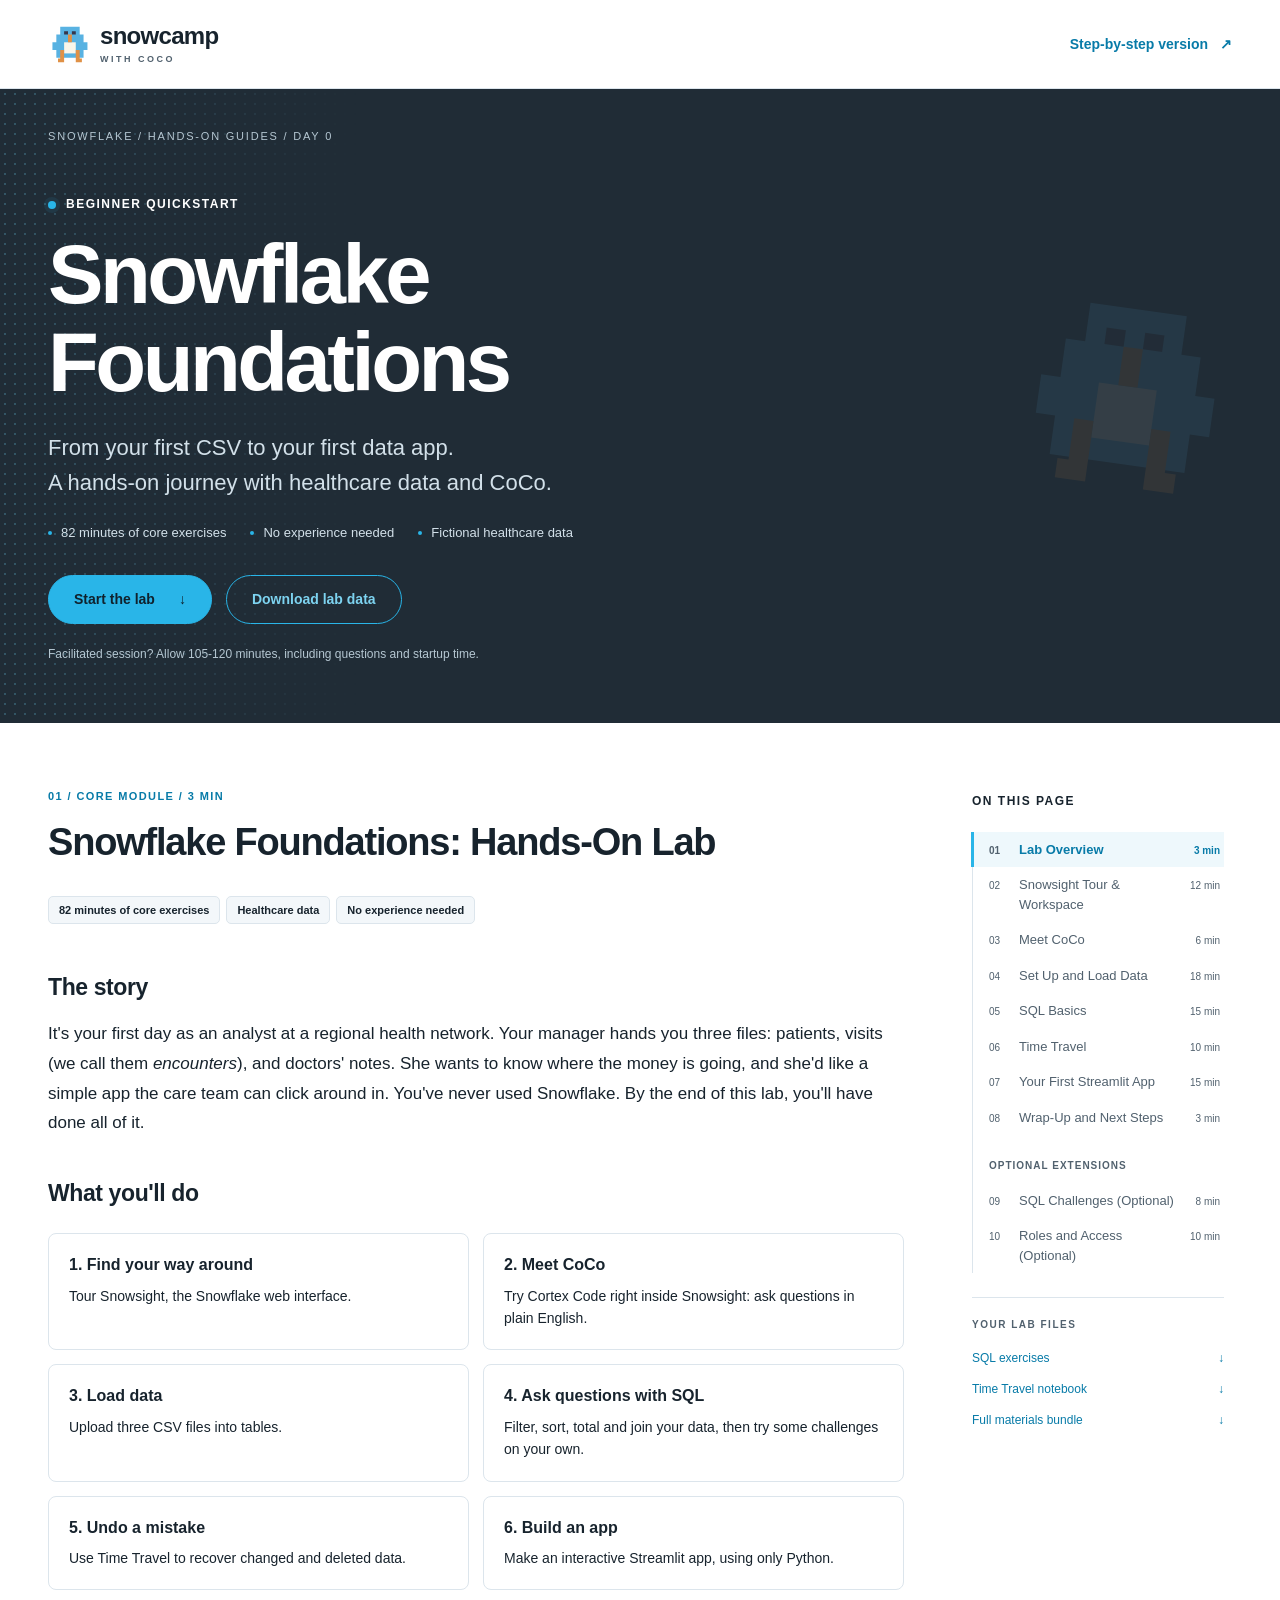
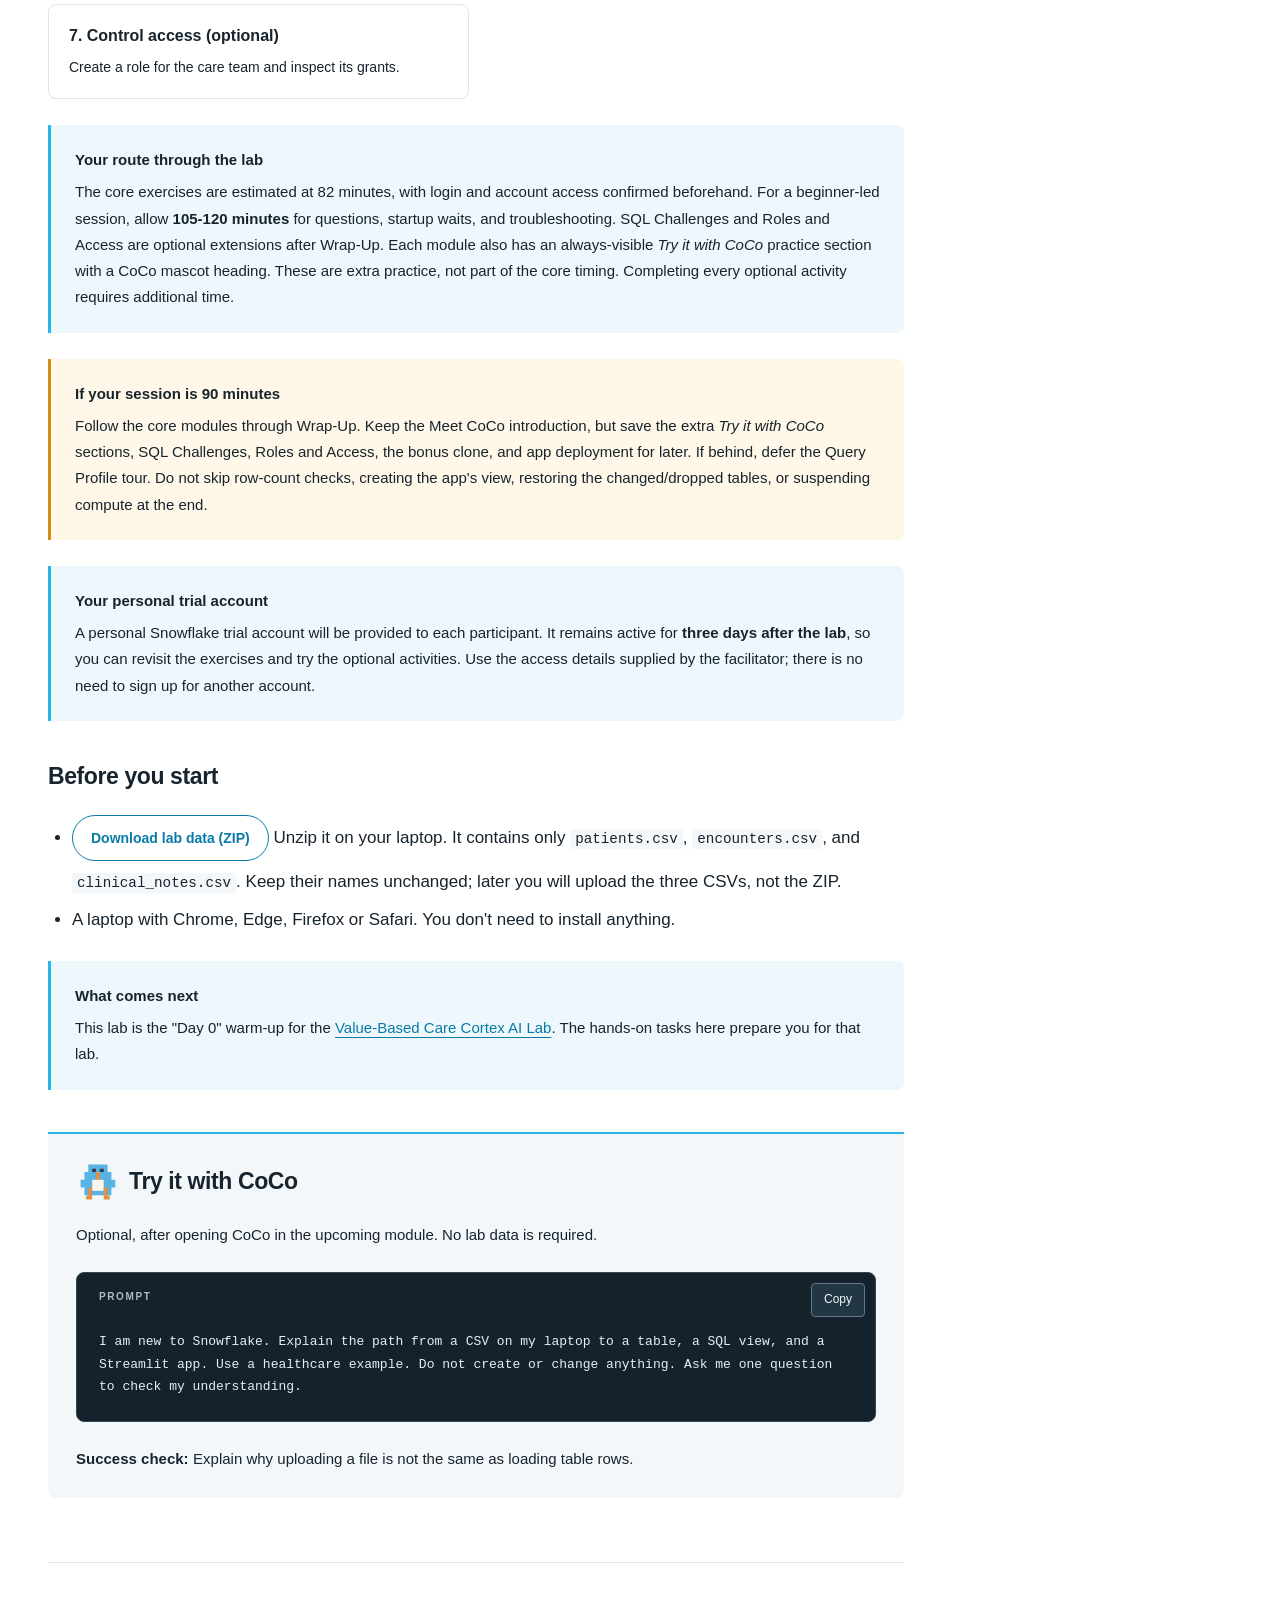
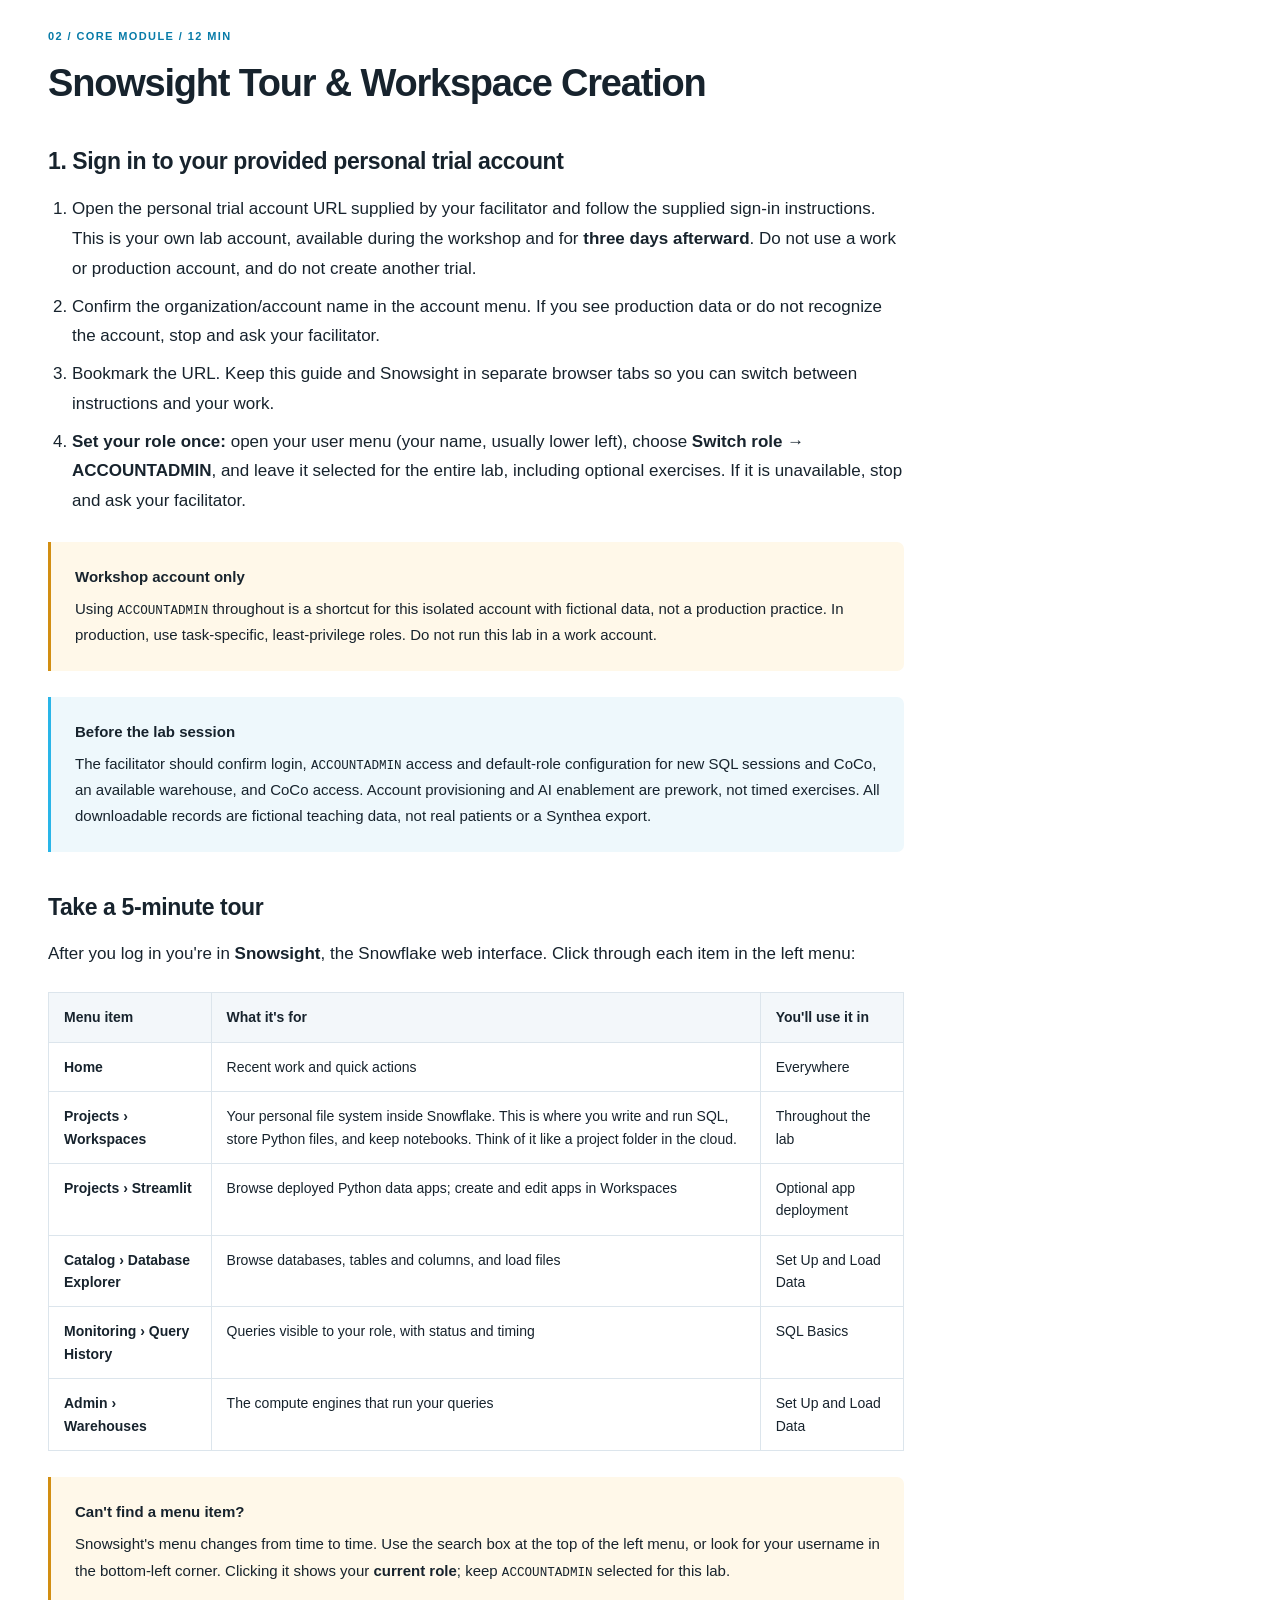
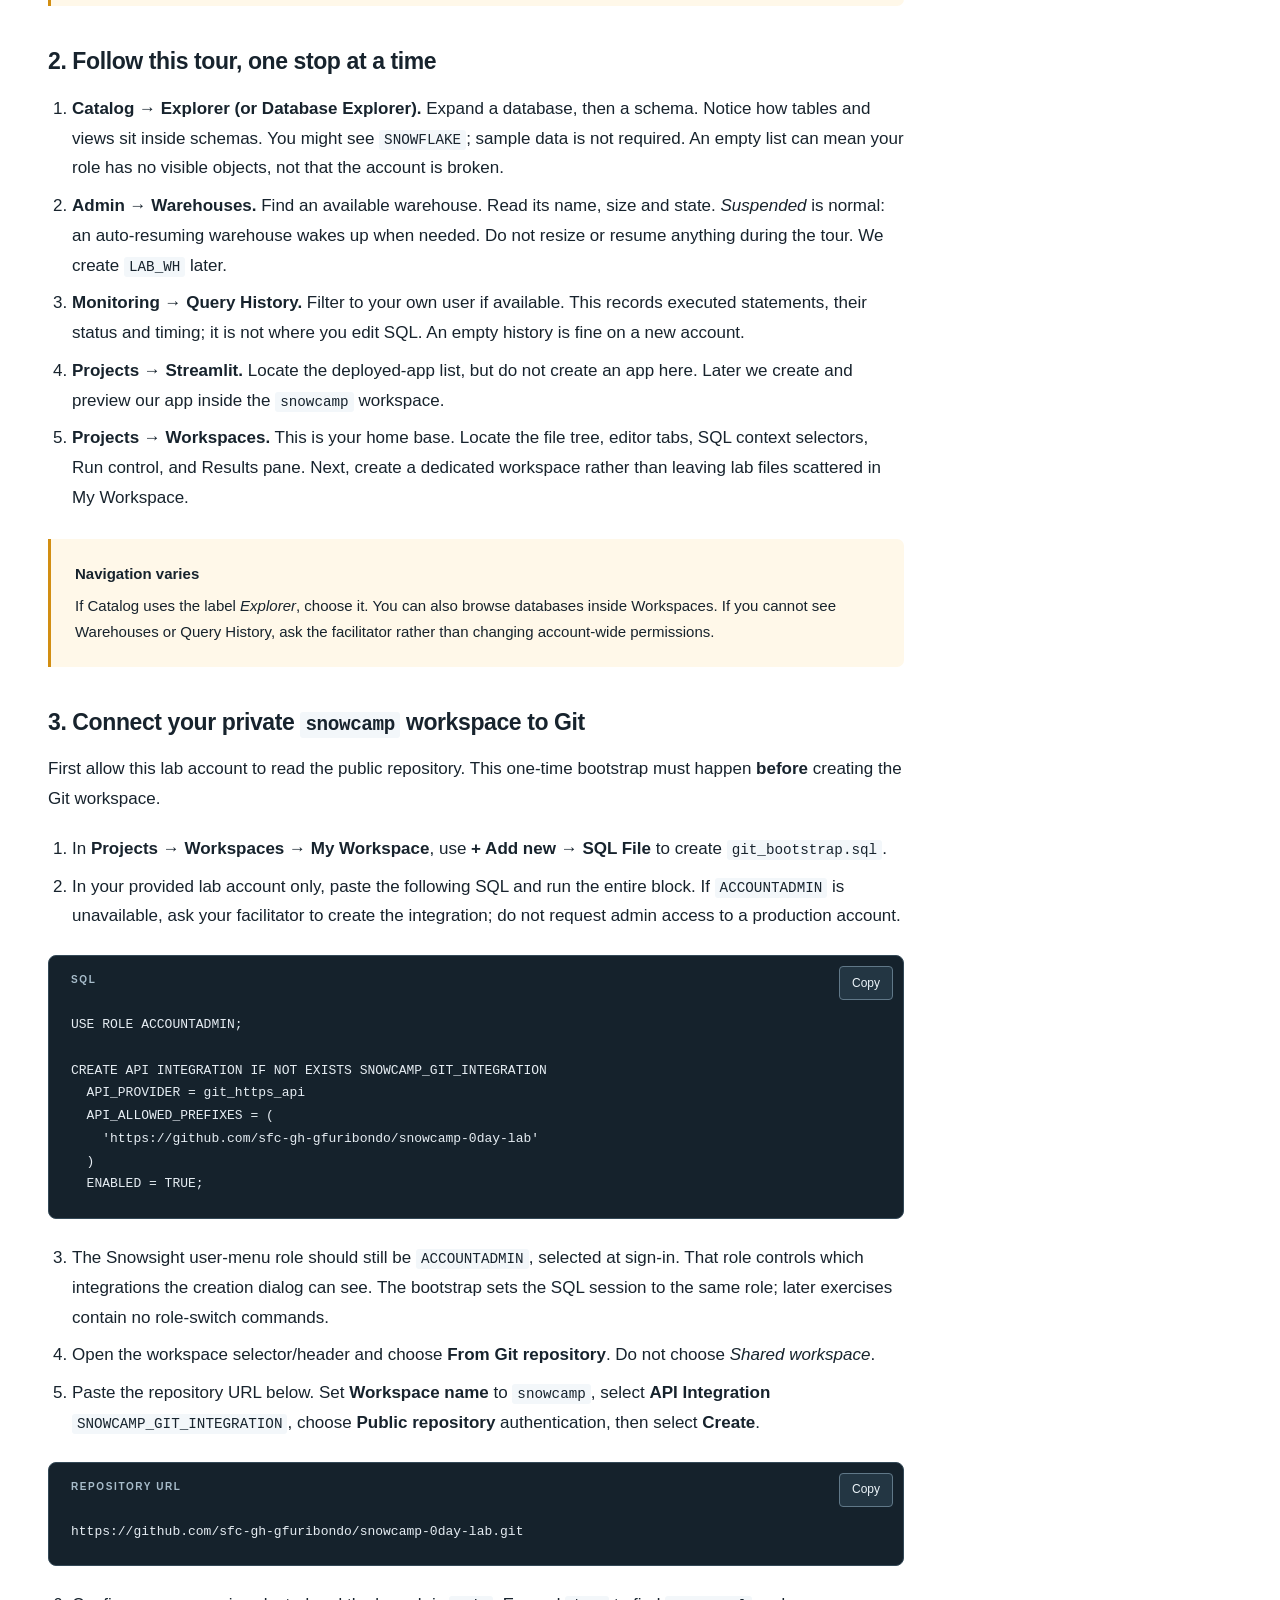
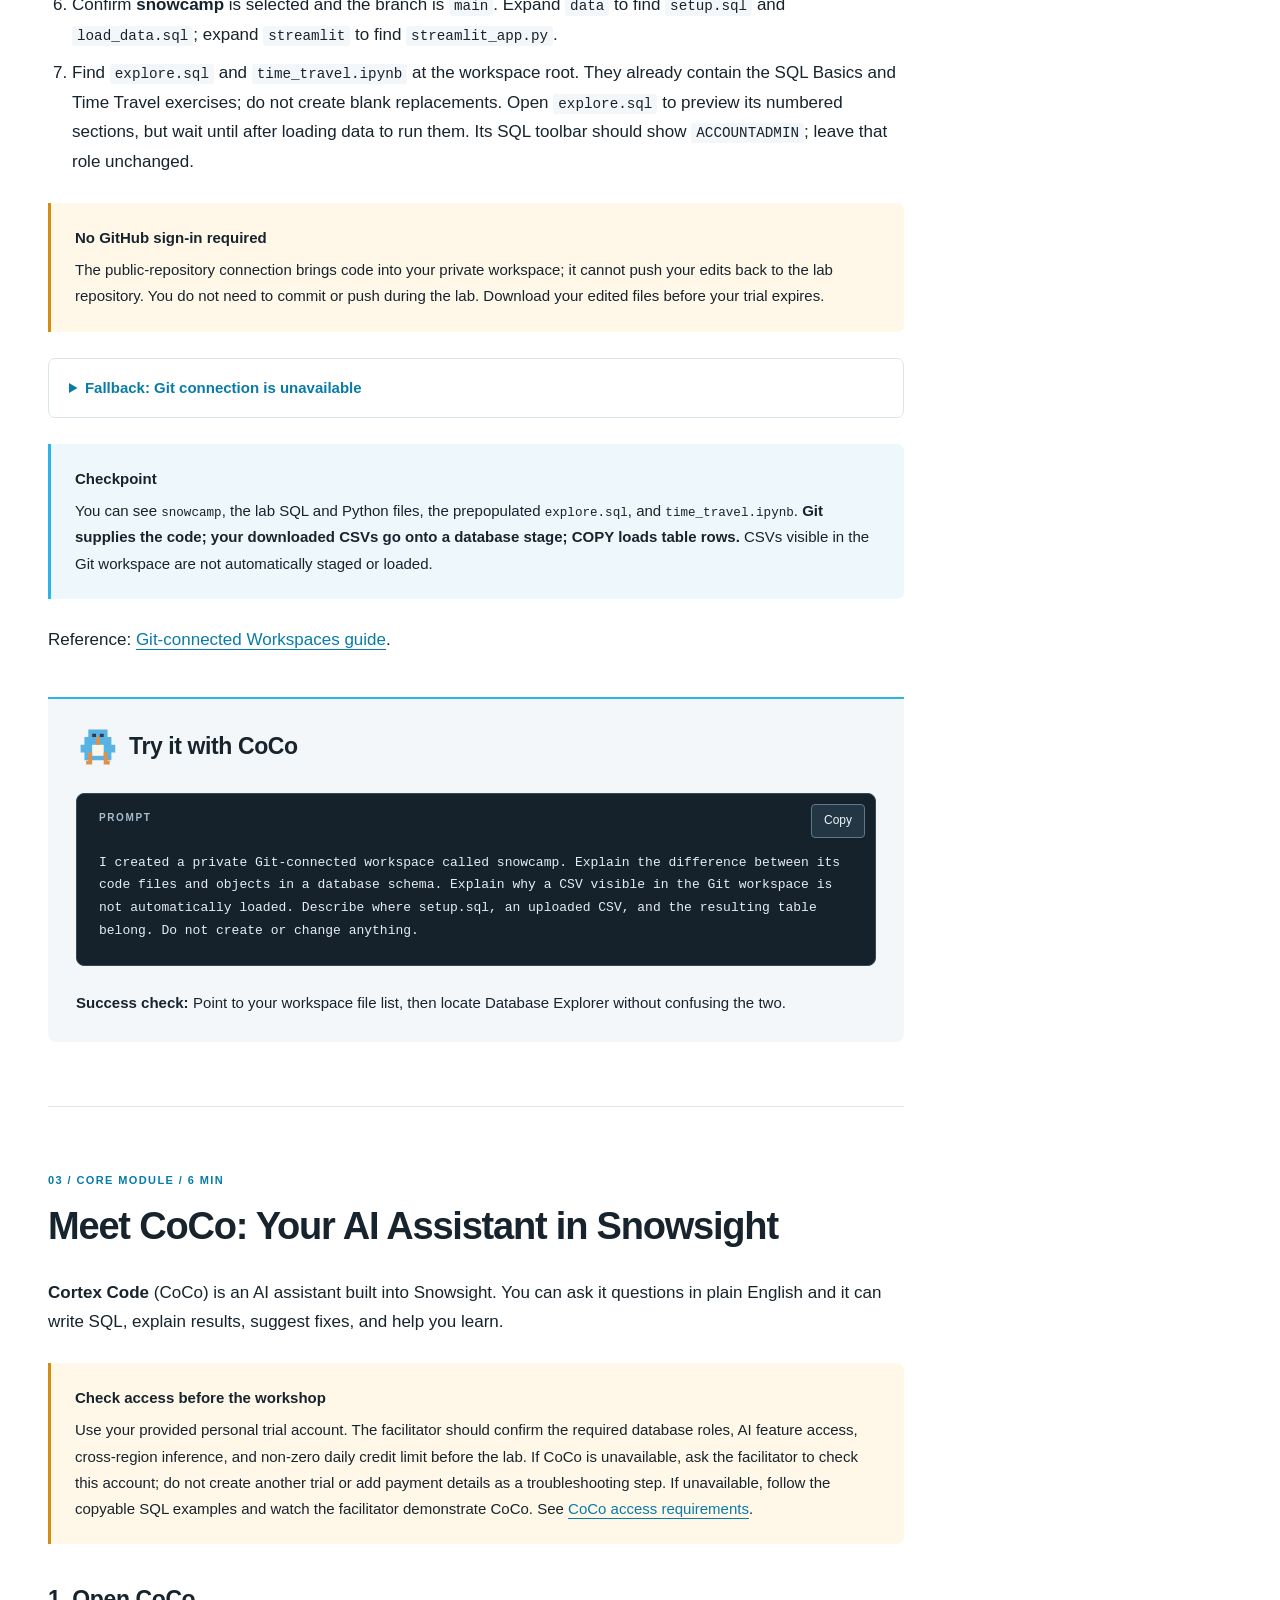
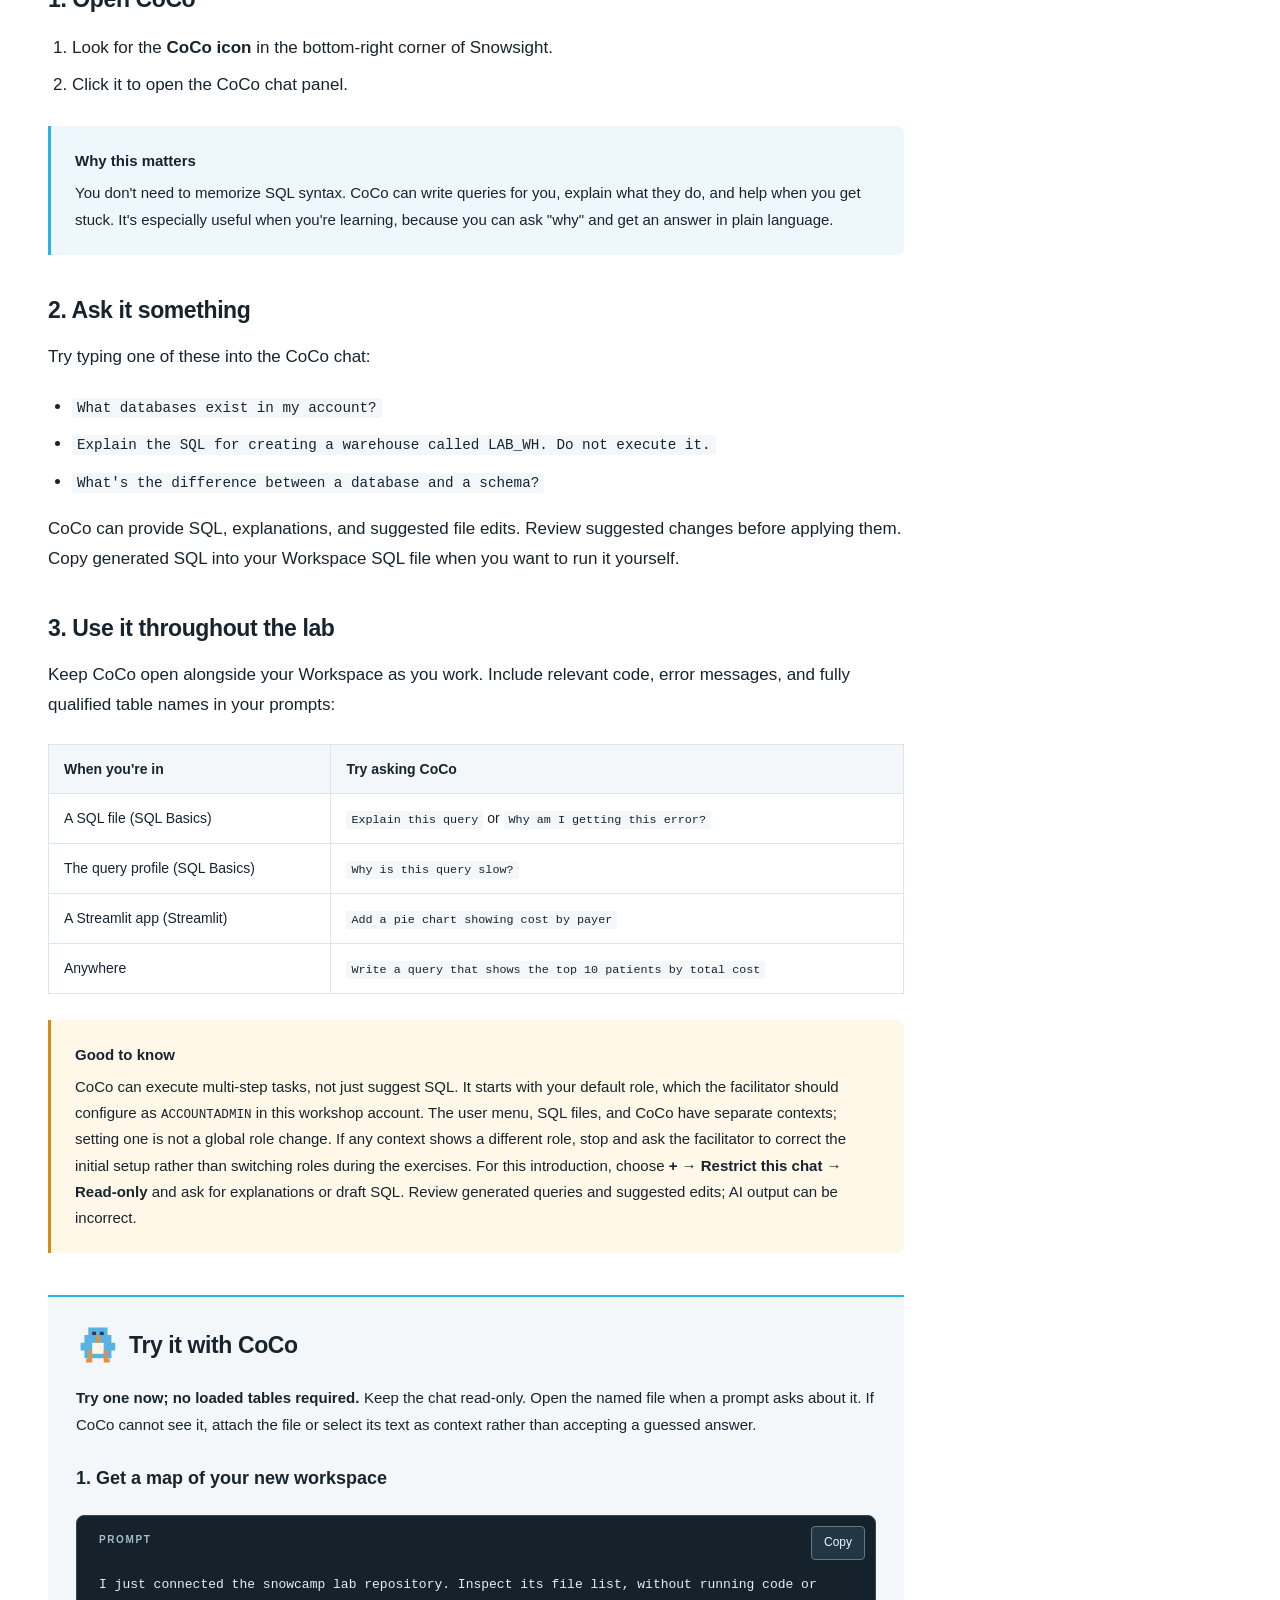
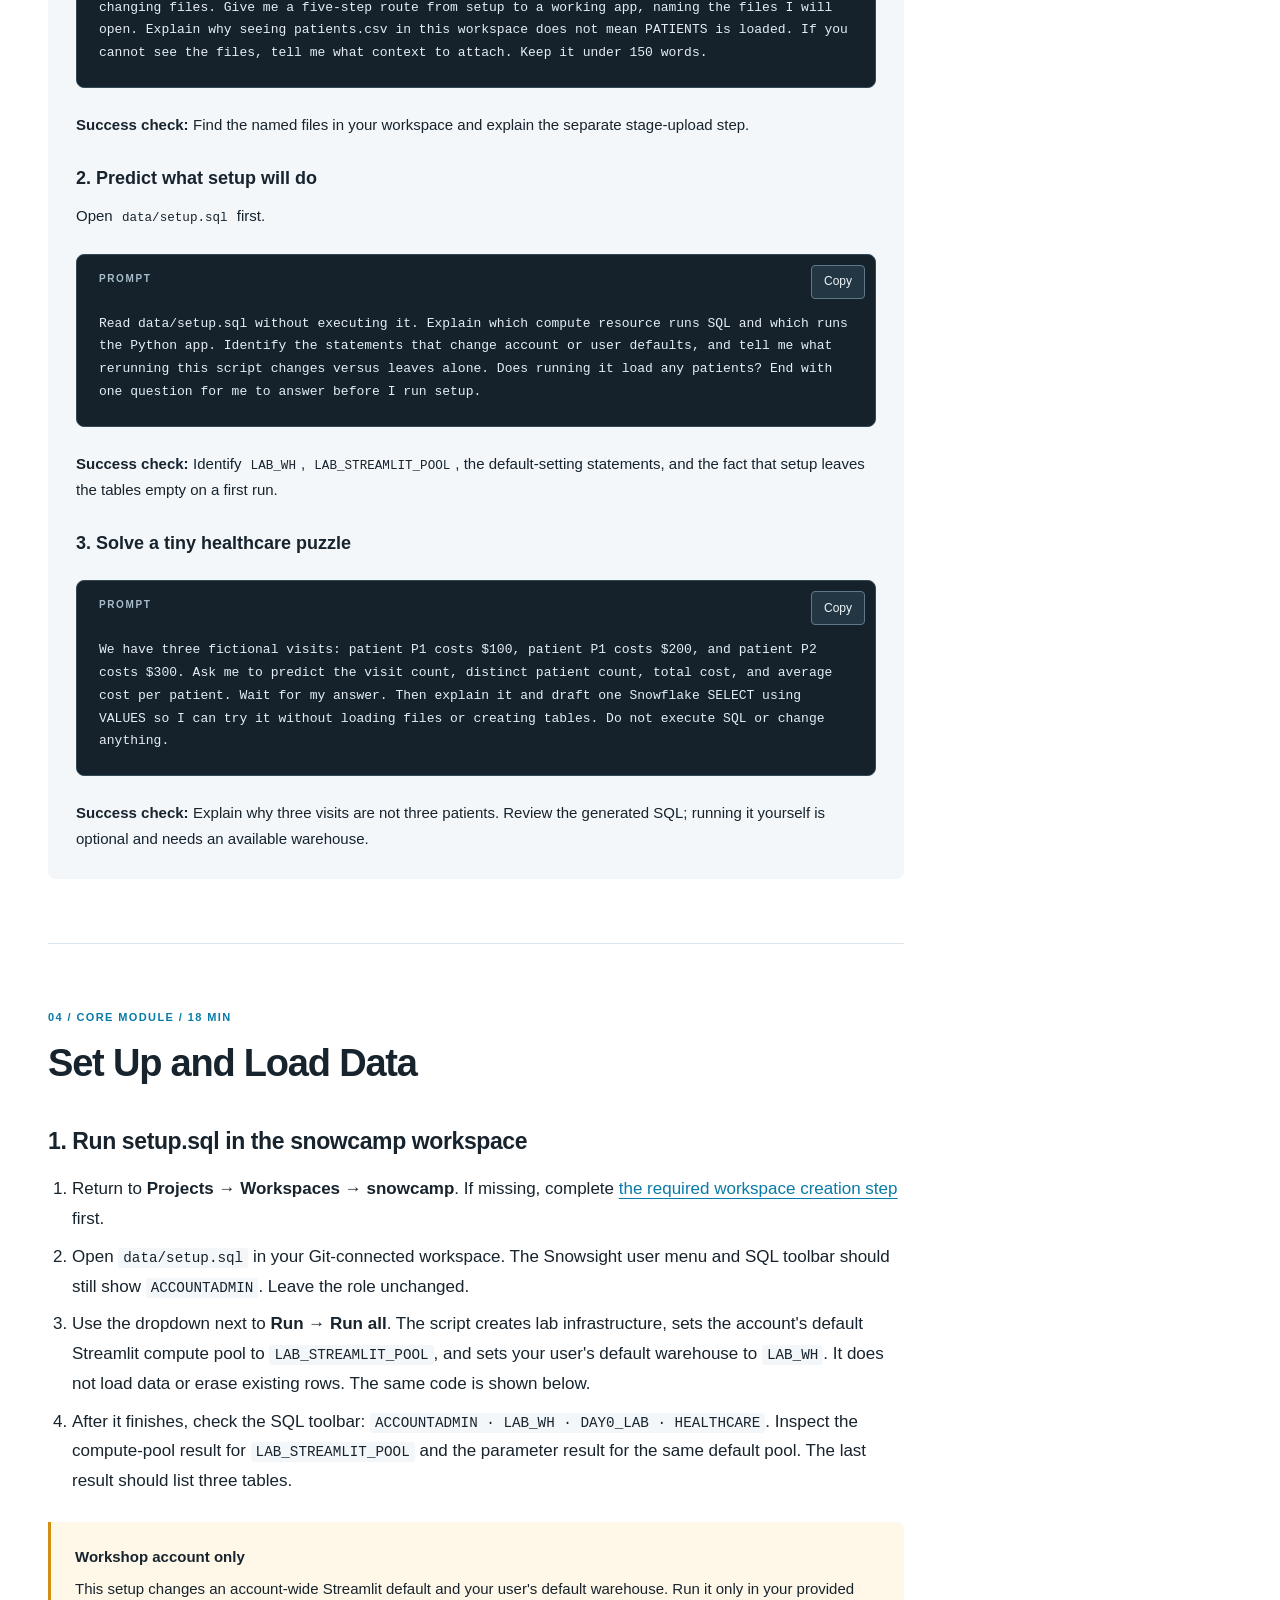
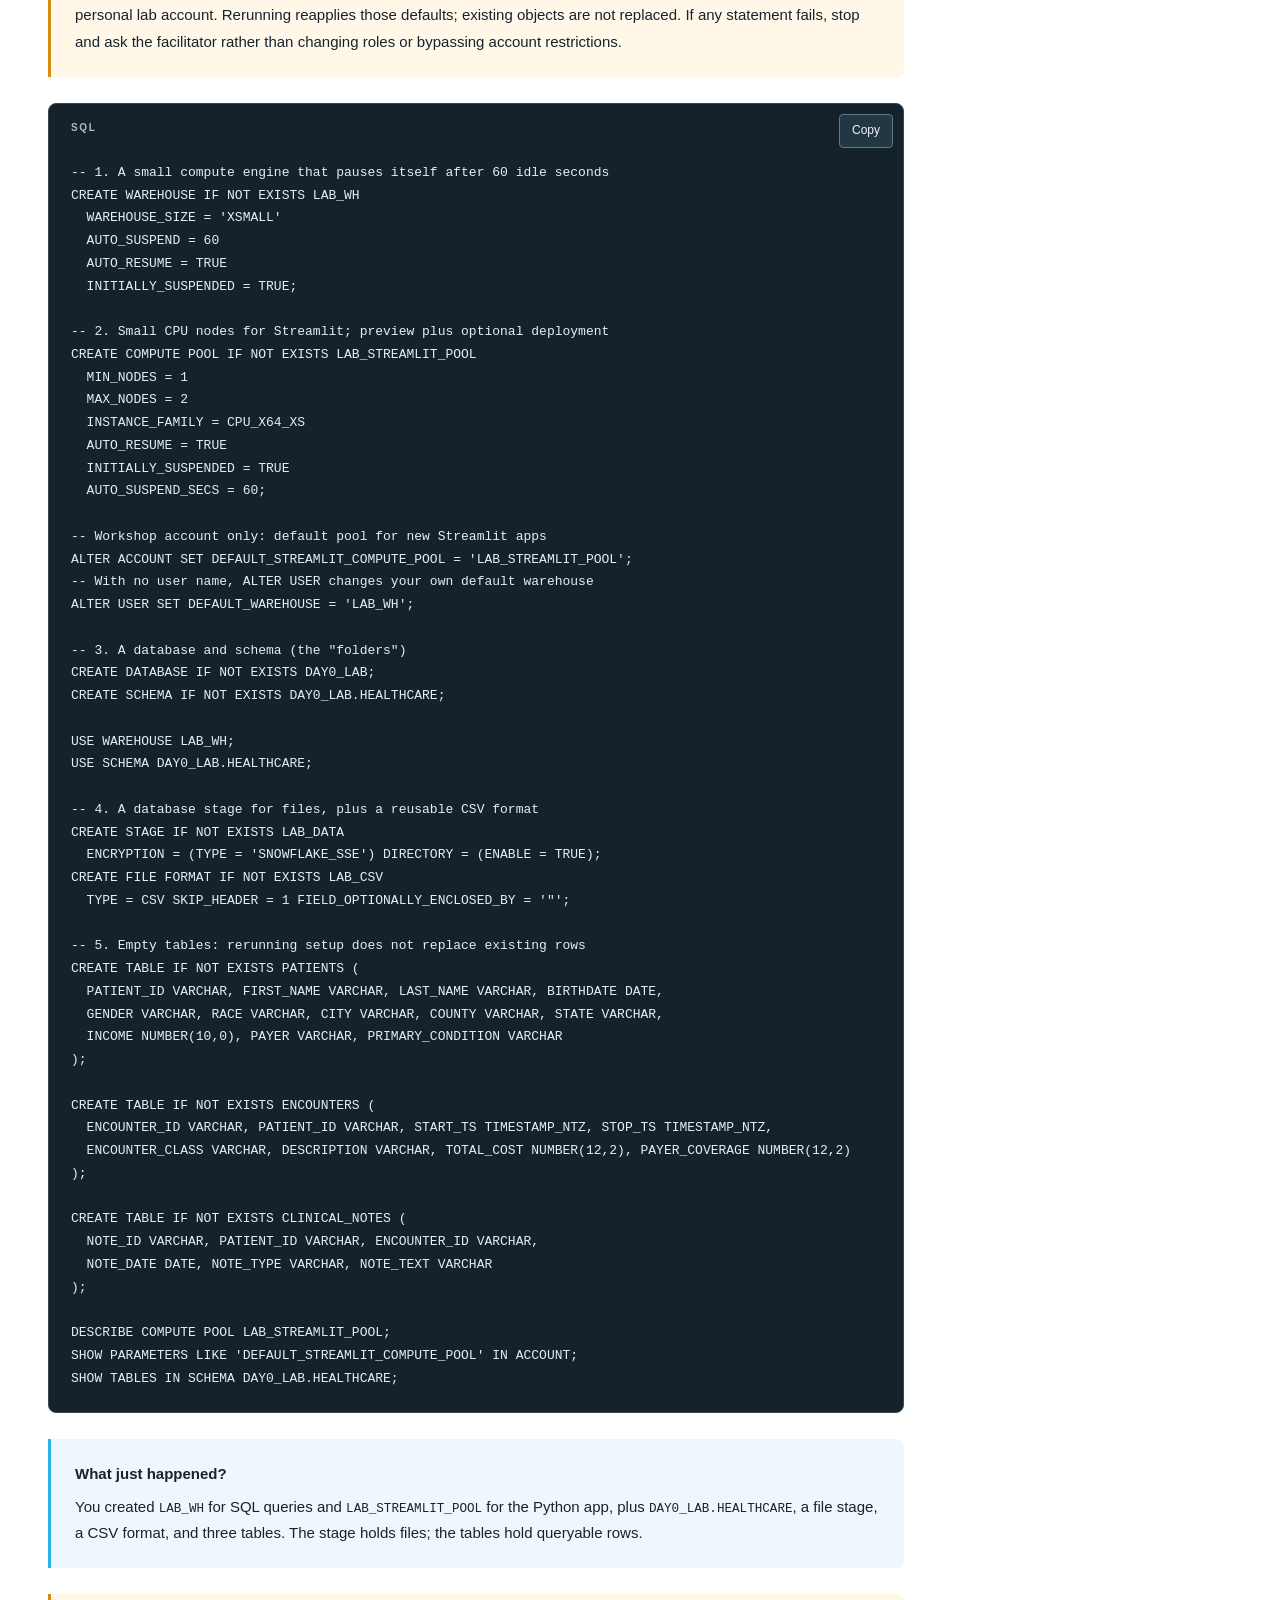
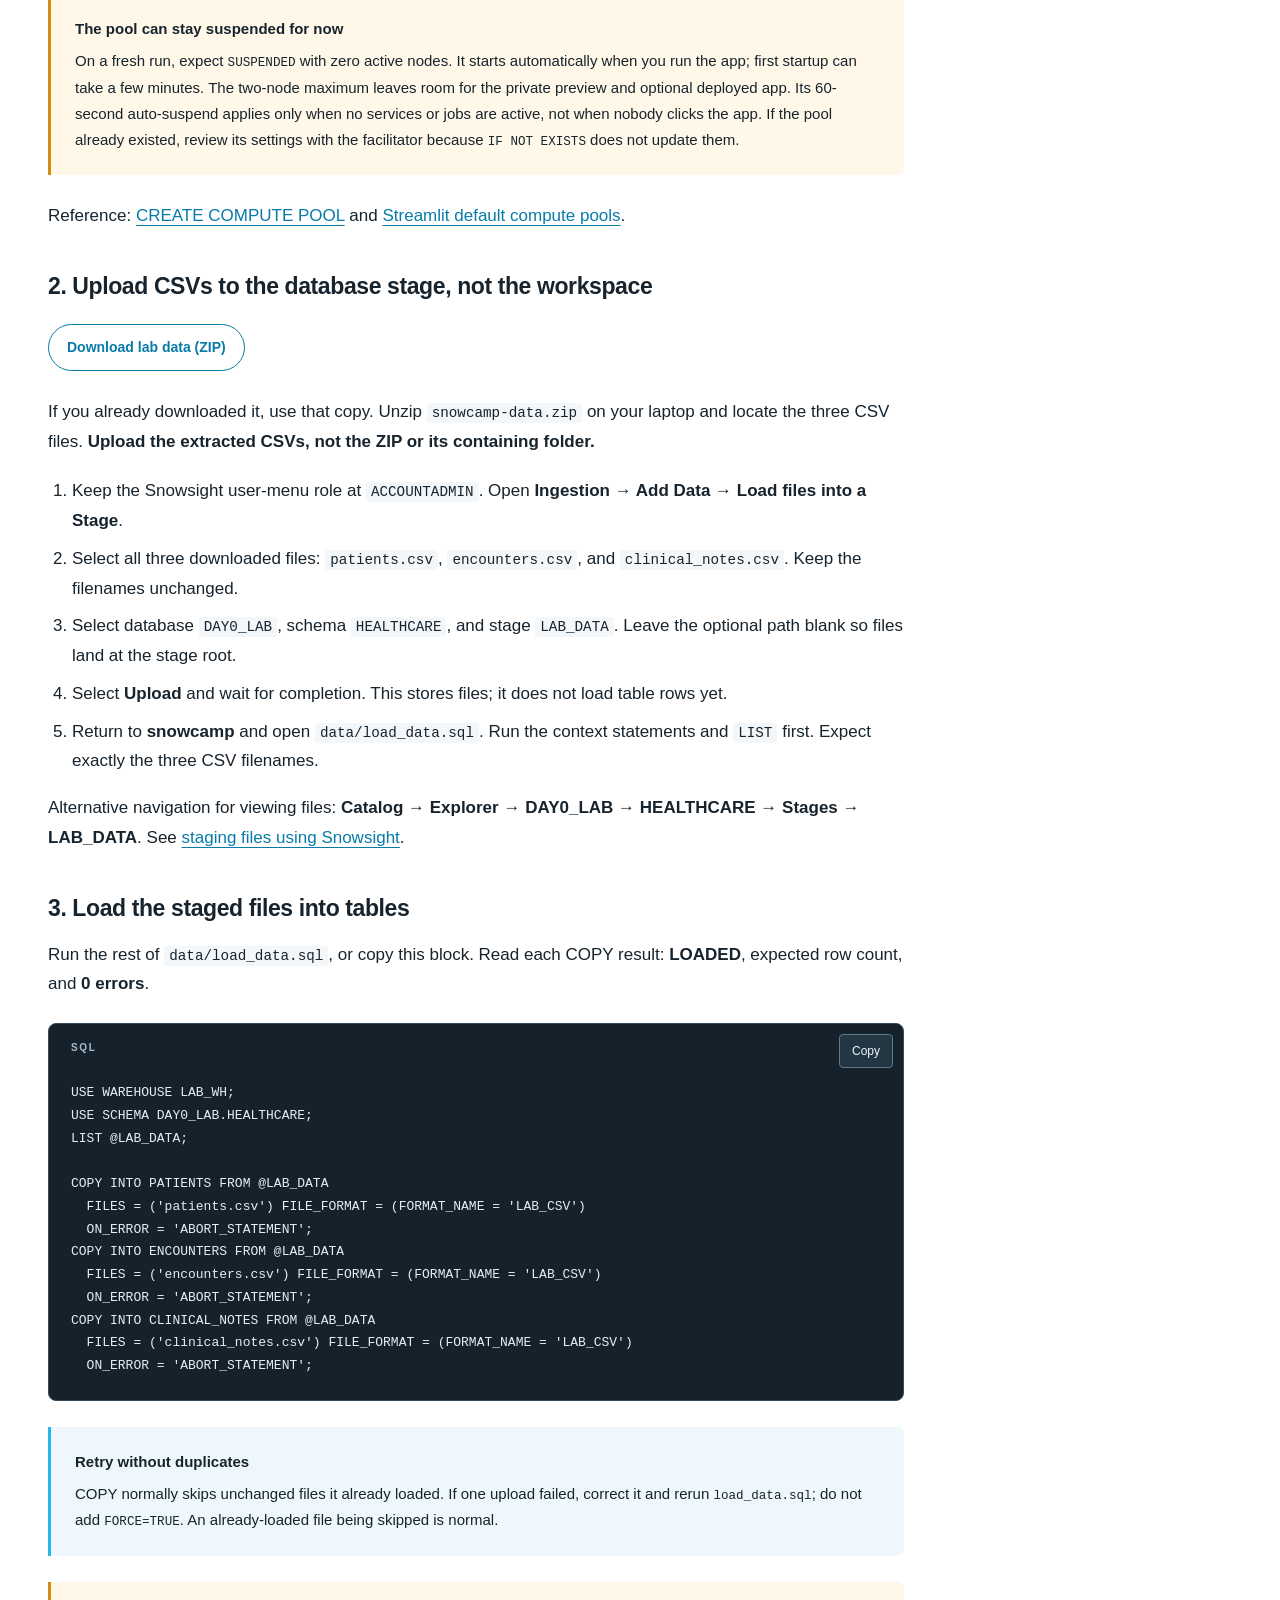
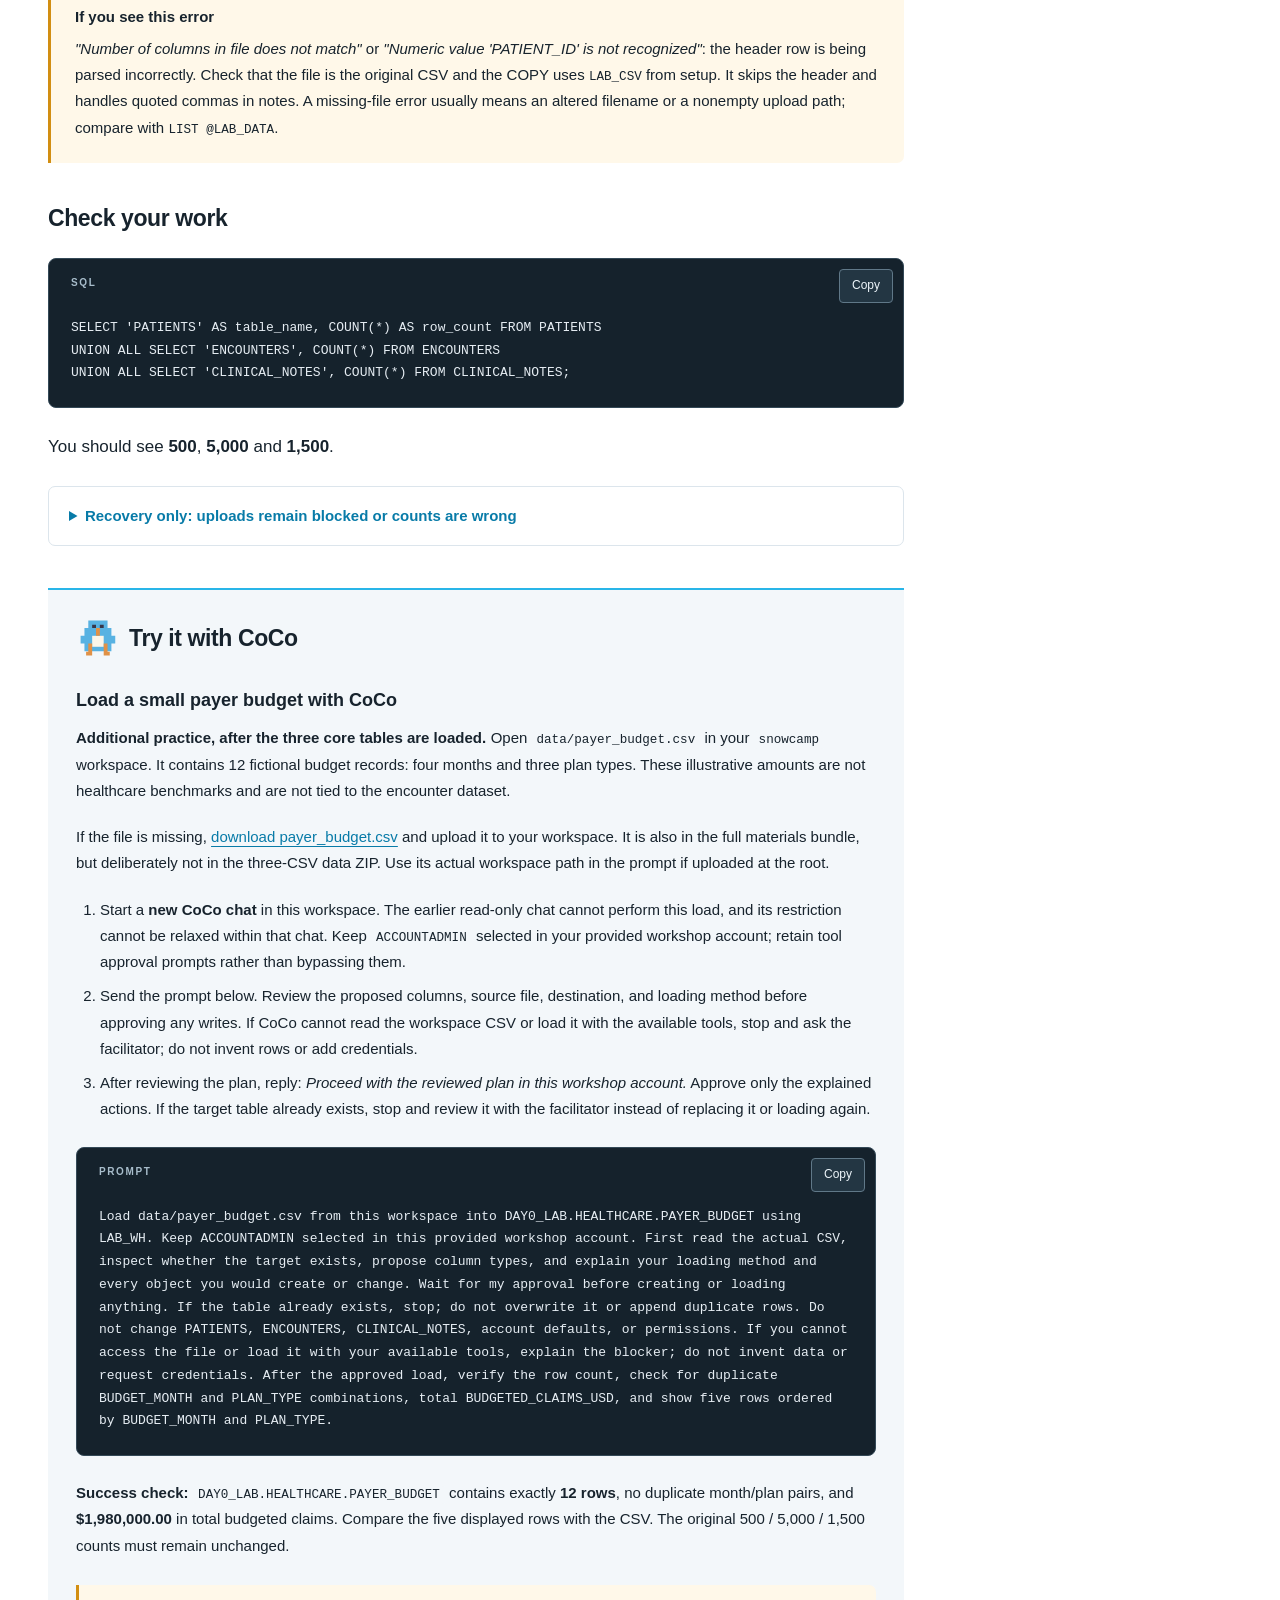
==== guide.html @ 18d9b273 "feat(lab): add guide edition and CoCo loading Keep both guide editions synchronized and add a review" ====
<!DOCTYPE html>
<!-- Generated by build_guide.py. Edit index.html for lesson content. -->
<html lang="en">
<head>
  <meta charset="utf-8" />
  <meta name="viewport" content="width=device-width, initial-scale=1" />
  <meta name="snowflake-source" content="cortex-agent-authored" />
  <meta name="description" content="A beginner-friendly Snowflake workshop: load fictional healthcare data, explore SQL, recover data with Time Travel, and build a Streamlit app with CoCo alongside." />
  <title>Snowflake Foundations | Hands-On Guide</title>
  <script type="application/json" id="snowflake-report-metadata">{
  "generated": "2026-10-16",
  "intent": "Developer-style continuous edition of the Snowflake Foundations lab",
  "dataSources": [
    {
      "type": "file",
      "path": "data/patients.csv",
      "rows": 500
    },
    {
      "type": "file",
      "path": "data/encounters.csv",
      "rows": 5000
    },
    {
      "type": "file",
      "path": "data/clinical_notes.csv",
      "rows": 1500
    },
    {
      "type": "file",
      "path": "data/payer_budget.csv",
      "rows": 12
    },
    {
      "type": "file",
      "path": "data/setup.sql"
    },
    {
      "type": "file",
      "path": "explore.sql"
    },
    {
      "type": "file",
      "path": "time_travel.ipynb"
    },
    {
      "type": "file",
      "path": "streamlit/streamlit_app.py"
    },
    {
      "type": "file",
      "path": "index.html"
    }
  ],
  "producerNotes": "The three core synthetic CSVs are generated by data/generate_data.py; data/payer_budget.csv is a separately authored fictional 12-row teaching file. build_materials.py builds exact-data recovery SQL, the three-CSV data ZIP, and the fallback materials ZIP. Setup creates an initially suspended LAB_STREAMLIT_POOL with CPU_X64_XS nodes, MIN_NODES=1 and MAX_NODES=2, sets the workshop account Streamlit default pool and the signed-in user's default warehouse, and preserves table data. Streamlit is created and previewed in Workspaces using the container runtime and st.connection; Snowsight generates app configuration. All exercises stay on ACCOUNTADMIN after initial role setup in an isolated workshop account; access exercises inspect grants without role switching. Primary onboarding uses a public Git-connected workspace; the data ZIP is uploaded manually to a database stage after extraction. Core sections total 82 minutes; optional modules and CoCo practice sections are extra. All 10 CoCo practice sections are always visible under h2 headings with a static inline CoCo penguin icon adapted from the desktop mascot artwork. UI steps grounded in linked Snowflake docs; end-to-end Snowsight verification pending.",
  "revisionNotes": "SQL Basics opens the prepopulated root explore.sql; Time Travel opens the SQL-cell workspace notebook time_travel.ipynb and runs one cell at a time, never Run all. Notebook compute is facilitator-verified and suspended after restoration. Meet CoCo practice uses workspace files and fictional inline values before loading tables. Core exercises remain estimated at 82 minutes; allow 105-120 minutes for a beginner session. Load Data includes additional CoCo practice to load payer_budget.csv into DAY0_LAB.HEALTHCARE.PAYER_BUDGET after plan approval in a new chat; existing targets must not be overwritten or appended. The full bundle includes the budget CSV; the data-only ZIP retains three core CSVs. Both guide editions are synchronized by build_guide.py. Live CoCo ingestion and Snowsight notebook/Streamlit rehearsal remain outstanding.",
  "sections": [
    {
      "id": "overview"
    },
    {
      "id": "tour"
    },
    {
      "id": "coco"
    },
    {
      "id": "load"
    },
    {
      "id": "sql"
    },
    {
      "id": "timetravel"
    },
    {
      "id": "streamlit"
    },
    {
      "id": "wrapup"
    },
    {
      "id": "challenges"
    },
    {
      "id": "roles"
    }
  ],
  "layoutNotes": "Generated by build_guide.py from index.html. Same instructional content and CoCo SVGs; module headings demoted one level, optional modules ordered after core wrap-up. Design inspired by https://www.snowflake.com/en/developers/guides/ai-powered-video-publishing/. Local CSS/JS only. No Snowflake execution or external runtime dependencies."
}</script>
  <link rel="stylesheet" href="assets/guide.css" />
  <script src="assets/guide.js" defer></script>
</head>
<body>
  <a class="skip-link" href="#lab-content">Skip to lab instructions</a>
  <header class="site-header" id="top">
    <div class="header-inner">
      <a class="brand" href="#top" aria-label="Snowcamp with CoCo, back to top">
        <svg class="coco-icon" viewBox="0 0 72 80" aria-hidden="true" focusable="false" xmlns="http://www.w3.org/2000/svg"><path fill="#58B2E2" d="M22 8h35v14h7v14h7v14h-7v14H15V50H8V36h7V22h7Z"/><path fill="#FBF6E9" d="M29 36h21v20H29Z"/><path fill="#37364A" d="M29 16h7v6h-7Zm14 0h7v6h-7Z"/><path fill="#E09146" d="M36 22h7v14h-7ZM22 50h7v22H18v-7h4Zm28 0h7v15h4v7H50Z"/></svg><span>snowcamp<span class="brand-subtitle">WITH COCO</span></span>
      </a>
      <a class="edition-link" href="index.html">Step-by-step version <span aria-hidden="true">&#8599;</span></a>
    </div>
  </header>

  <div class="hero">
    <div class="hero-inner">
      <p class="breadcrumb">SNOWFLAKE / HANDS-ON GUIDES / DAY 0</p>
      <p class="eyebrow"><span class="status-dot" aria-hidden="true"></span> BEGINNER QUICKSTART</p>
      <h1>Snowflake <br />Foundations</h1>
      <p class="hero-description">From your first CSV to your first data app.<br class="wide-only" /> A hands-on journey with healthcare data and CoCo.</p>
      <ul class="hero-meta" aria-label="About this workshop">
        <li>82 minutes of core exercises</li>
        <li>No experience needed</li>
        <li>Fictional healthcare data</li>
      </ul>
      <div class="hero-actions">
        <a class="button button-primary" href="#overview">Start the lab <span aria-hidden="true">&#8595;</span></a>
        <a class="button button-outline" href="snowcamp-data.zip" download>Download lab data</a>
      </div>
      <p class="hero-note">Facilitated session? Allow 105-120 minutes, including questions and startup time.</p>
    </div>
    <div class="hero-watermark" aria-hidden="true"><svg class="coco-icon" viewBox="0 0 72 80" aria-hidden="true" focusable="false" xmlns="http://www.w3.org/2000/svg"><path fill="#58B2E2" d="M22 8h35v14h7v14h7v14h-7v14H15V50H8V36h7V22h7Z"/><path fill="#FBF6E9" d="M29 36h21v20H29Z"/><path fill="#37364A" d="M29 16h7v6h-7Zm14 0h7v6h-7Z"/><path fill="#E09146" d="M36 22h7v14h-7ZM22 50h7v22H18v-7h4Zm28 0h7v15h4v7H50Z"/></svg></div>
  </div>

  <div class="guide-layout">
    <aside class="contents">
      <div class="contents-inner">
        <button class="contents-toggle" type="button" aria-expanded="true" aria-controls="contents-links" hidden>
          On this page <span class="toggle-symbol" aria-hidden="true">&#43;</span>
        </button>
        <p class="contents-heading" id="contents-heading">ON THIS PAGE</p>
        <nav id="contents-links" aria-labelledby="contents-heading"><ol><li><a href="#overview"><span class="toc-number" aria-hidden="true">01</span><span>Lab Overview</span><span class="toc-time">3 min</span></a></li>
<li><a href="#tour"><span class="toc-number" aria-hidden="true">02</span><span>Snowsight Tour &amp; Workspace</span><span class="toc-time">12 min</span></a></li>
<li><a href="#coco"><span class="toc-number" aria-hidden="true">03</span><span>Meet CoCo</span><span class="toc-time">6 min</span></a></li>
<li><a href="#load"><span class="toc-number" aria-hidden="true">04</span><span>Set Up and Load Data</span><span class="toc-time">18 min</span></a></li>
<li><a href="#sql"><span class="toc-number" aria-hidden="true">05</span><span>SQL Basics</span><span class="toc-time">15 min</span></a></li>
<li><a href="#timetravel"><span class="toc-number" aria-hidden="true">06</span><span>Time Travel</span><span class="toc-time">10 min</span></a></li>
<li><a href="#streamlit"><span class="toc-number" aria-hidden="true">07</span><span>Your First Streamlit App</span><span class="toc-time">15 min</span></a></li>
<li><a href="#wrapup"><span class="toc-number" aria-hidden="true">08</span><span>Wrap-Up and Next Steps</span><span class="toc-time">3 min</span></a></li>
<li class="toc-divider">Optional extensions</li>
<li><a href="#challenges"><span class="toc-number" aria-hidden="true">09</span><span>SQL Challenges (Optional)</span><span class="toc-time">8 min</span></a></li>
<li><a href="#roles"><span class="toc-number" aria-hidden="true">10</span><span>Roles and Access (Optional)</span><span class="toc-time">10 min</span></a></li></ol></nav>
        <div class="resources">
          <p>YOUR LAB FILES</p>
          <a href="explore.sql" download>SQL exercises <span aria-hidden="true">&#8595;</span></a>
          <a href="time_travel.ipynb" download>Time Travel notebook <span aria-hidden="true">&#8595;</span></a>
          <a href="snowcamp-materials.zip" download>Full materials bundle <span aria-hidden="true">&#8595;</span></a>
        </div>
      </div>
    </aside>
    <main id="lab-content" tabindex="-1"><section class="step" id="overview" data-title="Lab Overview" data-mins="3" data-module="01" data-track="Core module">
  <h2>Snowflake Foundations: Hands-On Lab</h2>
  <span class="badge">82 minutes of core exercises</span><span class="badge">Healthcare data</span><span class="badge">No experience needed</span>

  <h3>The story</h3>
  <p>It's your first day as an analyst at a regional health network. Your manager hands you three files:
    patients, visits (we call them <em>encounters</em>), and doctors' notes. She wants to know where the money
    is going, and she'd like a simple app the care team can click around in. You've never used Snowflake.
    By the end of this lab, you'll have done all of it.</p>

  <h3>What you'll do</h3>
  <div class="cards">
    <div class="card"><h4>1. Find your way around</h4>Tour Snowsight, the Snowflake web interface.</div>
    <div class="card"><h4>2. Meet CoCo</h4>Try Cortex Code right inside Snowsight: ask questions in plain English.</div>
    <div class="card"><h4>3. Load data</h4>Upload three CSV files into tables.</div>
    <div class="card"><h4>4. Ask questions with SQL</h4>Filter, sort, total and join your data, then try some challenges on your own.</div>
    <div class="card"><h4>5. Undo a mistake</h4>Use Time Travel to recover changed and deleted data.</div>
    <div class="card"><h4>6. Build an app</h4>Make an interactive Streamlit app, using only Python.</div>
    <div class="card"><h4>7. Control access (optional)</h4>Create a role for the care team and inspect its grants.</div>
  </div>

  <div class="why"><strong>Your route through the lab</strong>The core exercises are estimated at 82 minutes, with login and account access confirmed beforehand. For a beginner-led session, allow <strong>105-120 minutes</strong> for questions, startup waits, and troubleshooting.
    SQL Challenges and Roles and Access are optional extensions after Wrap-Up. Each module also has an always-visible <em>Try it with CoCo</em> practice section with a CoCo mascot heading. These are extra practice, not part of the core timing.
    Completing every optional activity requires additional time.</div>
  <div class="tip"><strong>If your session is 90 minutes</strong>Follow the core modules through Wrap-Up. Keep the Meet CoCo introduction, but save the extra <em>Try it with CoCo</em> sections, SQL Challenges, Roles and Access, the bonus clone, and app deployment for later. If behind, defer the Query Profile tour. Do not skip row-count checks, creating the app's view, restoring the changed/dropped tables, or suspending compute at the end.</div>
  <div class="why"><strong>Your personal trial account</strong>A personal Snowflake trial account will be provided to each participant.
    It remains active for <strong>three days after the lab</strong>, so you can revisit the exercises and try the optional activities.
    Use the access details supplied by the facilitator; there is no need to sign up for another account.</div>
  <h3>Before you start</h3>
  <ul>
    <li><a class="download-btn" href="snowcamp-data.zip" download>Download lab data (ZIP)</a>
      Unzip it on your laptop. It contains only <code>patients.csv</code>, <code>encounters.csv</code>, and <code>clinical_notes.csv</code>.
      Keep their names unchanged; later you will upload the three CSVs, not the ZIP.</li>
    <li>A laptop with Chrome, Edge, Firefox or Safari. You don't need to install anything.</li>
  </ul>

  <div class="why"><strong>What comes next</strong>
    This lab is the "Day 0" warm-up for the <a href="https://sfc-gh-mwalli.github.io/Cortex-AI-Lab/">Value-Based Care Cortex AI Lab</a>.
    The hands-on tasks here prepare you for that lab.</div>
  <div class="coco-practice">
    <h3 class="coco-heading"><svg class="coco-icon" viewBox="0 0 72 80" aria-hidden="true" focusable="false" xmlns="http://www.w3.org/2000/svg"><path fill="#58B2E2" d="M22 8h35v14h7v14h7v14h-7v14H15V50H8V36h7V22h7Z"/><path fill="#FBF6E9" d="M29 36h21v20H29Z"/><path fill="#37364A" d="M29 16h7v6h-7Zm14 0h7v6h-7Z"/><path fill="#E09146" d="M36 22h7v14h-7ZM22 50h7v22H18v-7h4Zm28 0h7v15h4v7H50Z"/></svg><span>Try it with CoCo</span></h3>
    <p>Optional, after opening CoCo in the upcoming module. No lab data is required.</p>
    <div class="code"><pre>I am new to Snowflake. Explain the path from a CSV on my laptop to a table, a SQL view, and a Streamlit app. Use a healthcare example. Do not create or change anything. Ask me one question to check my understanding.</pre></div>
    <p><strong>Success check:</strong>Explain why uploading a file is not the same as loading table rows.</p>
  </div>
</section>

<section class="step" id="tour" data-title="Snowsight Tour &amp; Workspace" data-mins="12" data-module="02" data-track="Core module">
  <h2>Snowsight Tour &amp; Workspace Creation</h2>

  <h3>1. Sign in to your provided personal trial account</h3>
  <ol>
    <li>Open the personal trial account URL supplied by your facilitator and follow the supplied sign-in instructions. This is your own lab account, available during the workshop and for <strong>three days afterward</strong>. Do not use a work or production account, and do not create another trial.</li>
    <li>Confirm the organization/account name in the account menu. If you see production data or do not recognize the account, stop and ask your facilitator.</li>
    <li>Bookmark the URL. Keep this guide and Snowsight in separate browser tabs so you can switch between instructions and your work.</li>
    <li><strong>Set your role once:</strong> open your user menu (your name, usually lower left), choose <strong>Switch role → ACCOUNTADMIN</strong>, and leave it selected for the entire lab, including optional exercises. If it is unavailable, stop and ask your facilitator.</li>
  </ol>
  <div class="tip"><strong>Workshop account only</strong>Using <code>ACCOUNTADMIN</code> throughout is a shortcut for this isolated account with fictional data, not a production practice. In production, use task-specific, least-privilege roles. Do not run this lab in a work account.</div>
  <div class="why"><strong>Before the lab session</strong>The facilitator should confirm login, <code>ACCOUNTADMIN</code> access and default-role configuration for new SQL sessions and CoCo, an available warehouse, and CoCo access.
    Account provisioning and AI enablement are prework, not timed exercises. All downloadable records are fictional teaching data, not real patients or a Synthea export.</div>

  <h3>Take a 5-minute tour</h3>
  <p>After you log in you're in <strong>Snowsight</strong>, the Snowflake web interface. Click through each item in the left menu:</p>
  <div class="table-wrap"><table>
    <thead><tr><th>Menu item</th><th>What it's for</th><th>You'll use it in</th></tr></thead>
    <tbody>
      <tr><td><strong>Home</strong></td><td>Recent work and quick actions</td><td>Everywhere</td></tr>
      <tr><td><strong>Projects &rsaquo; Workspaces</strong></td><td>Your personal file system inside Snowflake. This is where you write and run SQL, store Python files, and keep notebooks. Think of it like a project folder in the cloud.</td><td>Throughout the lab</td></tr>
      <tr><td><strong>Projects &rsaquo; Streamlit</strong></td><td>Browse deployed Python data apps; create and edit apps in Workspaces</td><td>Optional app deployment</td></tr>
      <tr><td><strong>Catalog &rsaquo; Database Explorer</strong></td><td>Browse databases, tables and columns, and load files</td><td>Set Up and Load Data</td></tr>
      <tr><td><strong>Monitoring &rsaquo; Query History</strong></td><td>Queries visible to your role, with status and timing</td><td>SQL Basics</td></tr>
      <tr><td><strong>Admin &rsaquo; Warehouses</strong></td><td>The compute engines that run your queries</td><td>Set Up and Load Data</td></tr>
    </tbody>
  </table></div>
  <div class="tip"><strong>Can't find a menu item?</strong>Snowsight's menu changes from time to time. Use the search box at the top of the
    left menu, or look for your username in the bottom-left corner. Clicking it shows your <strong>current role</strong>; keep <code>ACCOUNTADMIN</code> selected for this lab.</div>

  <h3>2. Follow this tour, one stop at a time</h3>
  <ol>
    <li><strong>Catalog → Explorer (or Database Explorer).</strong> Expand a database, then a schema. Notice how tables and views sit inside schemas. You might see <code>SNOWFLAKE</code>; sample data is not required. An empty list can mean your role has no visible objects, not that the account is broken.</li>
    <li><strong>Admin → Warehouses.</strong> Find an available warehouse. Read its name, size and state. <em>Suspended</em> is normal: an auto-resuming warehouse wakes up when needed. Do not resize or resume anything during the tour. We create <code>LAB_WH</code> later.</li>
    <li><strong>Monitoring → Query History.</strong> Filter to your own user if available. This records executed statements, their status and timing; it is not where you edit SQL. An empty history is fine on a new account.</li>
    <li><strong>Projects → Streamlit.</strong> Locate the deployed-app list, but do not create an app here. Later we create and preview our app inside the <code>snowcamp</code> workspace.</li>
    <li><strong>Projects → Workspaces.</strong> This is your home base. Locate the file tree, editor tabs, SQL context selectors, Run control, and Results pane. Next, create a dedicated workspace rather than leaving lab files scattered in My Workspace.</li>
  </ol>
  <div class="tip"><strong>Navigation varies</strong>If Catalog uses the label <em>Explorer</em>, choose it. You can also browse databases inside Workspaces. If you cannot see Warehouses or Query History, ask the facilitator rather than changing account-wide permissions.</div>

  <h3>3. Connect your private <code>snowcamp</code> workspace to Git</h3>
  <p>First allow this lab account to read the public repository. This one-time bootstrap must happen <strong>before</strong> creating the Git workspace.</p>
  <ol>
    <li>In <strong>Projects → Workspaces → My Workspace</strong>, use <strong>+ Add new → SQL File</strong> to create <code>git_bootstrap.sql</code>.</li>
    <li>In your provided lab account only, paste the following SQL and run the entire block. If <code>ACCOUNTADMIN</code> is unavailable, ask your facilitator to create the integration; do not request admin access to a production account.</li>
  </ol>
  <div class="code"><pre>USE ROLE ACCOUNTADMIN;

CREATE API INTEGRATION IF NOT EXISTS SNOWCAMP_GIT_INTEGRATION
  API_PROVIDER = git_https_api
  API_ALLOWED_PREFIXES = (
    'https://github.com/sfc-gh-gfuribondo/snowcamp-0day-lab'
  )
  ENABLED = TRUE;</pre></div>
  <ol start="3">
    <li>The Snowsight user-menu role should still be <code>ACCOUNTADMIN</code>, selected at sign-in. That role controls which integrations the creation dialog can see. The bootstrap sets the SQL session to the same role; later exercises contain no role-switch commands.</li>
    <li>Open the workspace selector/header and choose <strong>From Git repository</strong>. Do not choose <em>Shared workspace</em>.</li>
    <li>Paste the repository URL below. Set <strong>Workspace name</strong> to <code>snowcamp</code>, select <strong>API Integration</strong> <code>SNOWCAMP_GIT_INTEGRATION</code>, choose <strong>Public repository</strong> authentication, then select <strong>Create</strong>.</li>
  </ol>
  <div class="code"><pre>https://github.com/sfc-gh-gfuribondo/snowcamp-0day-lab.git</pre></div>
  <ol start="6">
    <li>Confirm <strong>snowcamp</strong> is selected and the branch is <code>main</code>. Expand <code>data</code> to find <code>setup.sql</code> and <code>load_data.sql</code>; expand <code>streamlit</code> to find <code>streamlit_app.py</code>.</li>
    <li>Find <code>explore.sql</code> and <code>time_travel.ipynb</code> at the workspace root. They already contain the SQL Basics and Time Travel exercises; do not create blank replacements. Open <code>explore.sql</code> to preview its numbered sections, but wait until after loading data to run them. Its SQL toolbar should show <code>ACCOUNTADMIN</code>; leave that role unchanged.</li>
  </ol>
  <div class="tip"><strong>No GitHub sign-in required</strong>The public-repository connection brings code into your private workspace; it cannot push your edits back to the lab repository. You do not need to commit or push during the lab. Download your edited files before your trial expires.</div>
  <details><summary>Fallback: Git connection is unavailable</summary>
    <p>Ask your facilitator first. Download and unzip the <a href="snowcamp-materials.zip" download>full materials bundle</a>. From the workspace header, choose <strong>Create workspace → Private workspace</strong> and name it <code>snowcamp</code>.
      Inside it, use <strong>+ Add new → Upload Files</strong> to upload <code>setup.sql</code>, <code>load_data.sql</code>, <code>explore.sql</code>, <code>time_travel.ipynb</code>, and <code>streamlit_app.py</code> from the extracted bundle.
      Uploaded files may be at the workspace root rather than in the <code>data/</code> and <code>streamlit/</code> folders used below. The CSV upload and loading steps are unchanged.</p>
  </details>
  <div class="why"><strong>Checkpoint</strong>You can see <code>snowcamp</code>, the lab SQL and Python files, the prepopulated <code>explore.sql</code>, and <code>time_travel.ipynb</code>.
    <strong>Git supplies the code; your downloaded CSVs go onto a database stage; COPY loads table rows.</strong> CSVs visible in the Git workspace are not automatically staged or loaded.</div>
  <p>Reference: <a href="https://docs.snowflake.com/en/user-guide/ui-snowsight/workspaces-git">Git-connected Workspaces guide</a>.</p>
  <div class="coco-practice">
    <h3 class="coco-heading"><svg class="coco-icon" viewBox="0 0 72 80" aria-hidden="true" focusable="false" xmlns="http://www.w3.org/2000/svg"><path fill="#58B2E2" d="M22 8h35v14h7v14h7v14h-7v14H15V50H8V36h7V22h7Z"/><path fill="#FBF6E9" d="M29 36h21v20H29Z"/><path fill="#37364A" d="M29 16h7v6h-7Zm14 0h7v6h-7Z"/><path fill="#E09146" d="M36 22h7v14h-7ZM22 50h7v22H18v-7h4Zm28 0h7v15h4v7H50Z"/></svg><span>Try it with CoCo</span></h3>
    <div class="code"><pre>I created a private Git-connected workspace called snowcamp. Explain the difference between its code files and objects in a database schema. Explain why a CSV visible in the Git workspace is not automatically loaded. Describe where setup.sql, an uploaded CSV, and the resulting table belong. Do not create or change anything.</pre></div>
    <p><strong>Success check:</strong>Point to your workspace file list, then locate Database Explorer without confusing the two.</p>
  </div>
</section>

<section class="step" id="coco" data-title="Meet CoCo" data-mins="6" data-module="03" data-track="Core module">
  <h2>Meet CoCo: Your AI Assistant in Snowsight</h2>
  <p><strong>Cortex Code</strong> (CoCo) is an AI assistant built into Snowsight. You can ask it questions in plain English
    and it can write SQL, explain results, suggest fixes, and help you learn.</p>
  <div class="tip"><strong>Check access before the workshop</strong>
    Use your provided personal trial account. The facilitator should confirm the required database roles,
    AI feature access, cross-region inference, and non-zero daily credit limit before the lab.
    If CoCo is unavailable, ask the facilitator to check this account; do not create another trial or add payment details as a troubleshooting step.
    If unavailable, follow the copyable SQL examples and watch the facilitator demonstrate CoCo.
    See <a href="https://docs.snowflake.com/en/user-guide/cortex-code/cortex-code-snowsight">CoCo access requirements</a>.</div>

  <h3>1. Open CoCo</h3>
  <ol>
    <li>Look for the <strong>CoCo icon</strong> in the bottom-right corner of Snowsight.</li>
    <li>Click it to open the CoCo chat panel.</li>
  </ol>
  <div class="why"><strong>Why this matters</strong>
    You don't need to memorize SQL syntax. CoCo can write queries for you, explain what they do, and help when you get stuck.
    It's especially useful when you're learning, because you can ask "why" and get an answer in plain language.</div>

  <h3>2. Ask it something</h3>
  <p>Try typing one of these into the CoCo chat:</p>
  <ul>
    <li><code>What databases exist in my account?</code></li>
    <li><code>Explain the SQL for creating a warehouse called LAB_WH. Do not execute it.</code></li>
    <li><code>What's the difference between a database and a schema?</code></li>
  </ul>
  <p>CoCo can provide SQL, explanations, and suggested file edits. Review suggested changes before applying them. Copy generated SQL into your Workspace SQL file when you want to run it yourself.</p>

  <h3>3. Use it throughout the lab</h3>
  <p>Keep CoCo open alongside your Workspace as you work. Include relevant code, error messages, and fully qualified table names in your prompts:</p>
  <div class="table-wrap"><table>
    <thead><tr><th>When you're in</th><th>Try asking CoCo</th></tr></thead>
    <tbody>
      <tr><td>A SQL file (SQL Basics)</td><td><code>Explain this query</code> or <code>Why am I getting this error?</code></td></tr>
      <tr><td>The query profile (SQL Basics)</td><td><code>Why is this query slow?</code></td></tr>
      <tr><td>A Streamlit app (Streamlit)</td><td><code>Add a pie chart showing cost by payer</code></td></tr>
      <tr><td>Anywhere</td><td><code>Write a query that shows the top 10 patients by total cost</code></td></tr>
    </tbody>
  </table></div>

  <div class="tip"><strong>Good to know</strong>
    CoCo can execute multi-step tasks, not just suggest SQL. It starts with your default role, which the facilitator should configure as <code>ACCOUNTADMIN</code> in this workshop account. The user menu, SQL files, and CoCo have separate contexts; setting one is not a global role change. If any context shows a different role, stop and ask the facilitator to correct the initial setup rather than switching roles during the exercises.
    For this introduction, choose <strong>+ → Restrict this chat → Read-only</strong> and ask for explanations or draft SQL.
    Review generated queries and suggested edits; AI output can be incorrect.</div>

  <div class="coco-practice">
    <h3 class="coco-heading"><svg class="coco-icon" viewBox="0 0 72 80" aria-hidden="true" focusable="false" xmlns="http://www.w3.org/2000/svg"><path fill="#58B2E2" d="M22 8h35v14h7v14h7v14h-7v14H15V50H8V36h7V22h7Z"/><path fill="#FBF6E9" d="M29 36h21v20H29Z"/><path fill="#37364A" d="M29 16h7v6h-7Zm14 0h7v6h-7Z"/><path fill="#E09146" d="M36 22h7v14h-7ZM22 50h7v22H18v-7h4Zm28 0h7v15h4v7H50Z"/></svg><span>Try it with CoCo</span></h3>
    <p><strong>Try one now; no loaded tables required.</strong>Keep the chat read-only. Open the named file when a prompt asks about it. If CoCo cannot see it, attach the file or select its text as context rather than accepting a guessed answer.</p>
    <h4>1. Get a map of your new workspace</h4>
    <div class="code"><pre>I just connected the snowcamp lab repository. Inspect its file list, without running code or changing files. Give me a five-step route from setup to a working app, naming the files I will open. Explain why seeing patients.csv in this workspace does not mean PATIENTS is loaded. If you cannot see the files, tell me what context to attach. Keep it under 150 words.</pre></div>
    <p><strong>Success check:</strong>Find the named files in your workspace and explain the separate stage-upload step.</p>
    <h4>2. Predict what setup will do</h4>
    <p>Open <code>data/setup.sql</code> first.</p>
    <div class="code"><pre>Read data/setup.sql without executing it. Explain which compute resource runs SQL and which runs the Python app. Identify the statements that change account or user defaults, and tell me what rerunning this script changes versus leaves alone. Does running it load any patients? End with one question for me to answer before I run setup.</pre></div>
    <p><strong>Success check:</strong>Identify <code>LAB_WH</code>, <code>LAB_STREAMLIT_POOL</code>, the default-setting statements, and the fact that setup leaves the tables empty on a first run.</p>
    <h4>3. Solve a tiny healthcare puzzle</h4>
    <div class="code"><pre>We have three fictional visits: patient P1 costs $100, patient P1 costs $200, and patient P2 costs $300. Ask me to predict the visit count, distinct patient count, total cost, and average cost per patient. Wait for my answer. Then explain it and draft one Snowflake SELECT using VALUES so I can try it without loading files or creating tables. Do not execute SQL or change anything.</pre></div>
    <p><strong>Success check:</strong>Explain why three visits are not three patients. Review the generated SQL; running it yourself is optional and needs an available warehouse.</p>
  </div>
</section>

<section class="step" id="load" data-title="Set Up and Load Data" data-mins="18" data-module="04" data-track="Core module">
  <h2>Set Up and Load Data</h2>

  <h3>1. Run setup.sql in the snowcamp workspace</h3>
  <ol>
    <li>Return to <strong>Projects → Workspaces → snowcamp</strong>. If missing, complete <a href="#tour">the required workspace creation step</a> first.</li>
    <li>Open <code>data/setup.sql</code> in your Git-connected workspace. The Snowsight user menu and SQL toolbar should still show <code>ACCOUNTADMIN</code>. Leave the role unchanged.</li>
    <li>Use the dropdown next to <strong>Run → Run all</strong>. The script creates lab infrastructure, sets the account's default Streamlit compute pool to <code>LAB_STREAMLIT_POOL</code>, and sets your user's default warehouse to <code>LAB_WH</code>. It does not load data or erase existing rows. The same code is shown below.</li>
    <li>After it finishes, check the SQL toolbar: <code>ACCOUNTADMIN · LAB_WH · DAY0_LAB · HEALTHCARE</code>. Inspect the compute-pool result for <code>LAB_STREAMLIT_POOL</code> and the parameter result for the same default pool. The last result should list three tables.</li>
  </ol>
  <div class="tip"><strong>Workshop account only</strong>This setup changes an account-wide Streamlit default and your user's default warehouse. Run it only in your provided personal lab account. Rerunning reapplies those defaults; existing objects are not replaced. If any statement fails, stop and ask the facilitator rather than changing roles or bypassing account restrictions.</div>

  <div class="code"><pre>-- 1. A small compute engine that pauses itself after 60 idle seconds
CREATE WAREHOUSE IF NOT EXISTS LAB_WH
  WAREHOUSE_SIZE = 'XSMALL'
  AUTO_SUSPEND = 60
  AUTO_RESUME = TRUE
  INITIALLY_SUSPENDED = TRUE;

-- 2. Small CPU nodes for Streamlit; preview plus optional deployment
CREATE COMPUTE POOL IF NOT EXISTS LAB_STREAMLIT_POOL
  MIN_NODES = 1
  MAX_NODES = 2
  INSTANCE_FAMILY = CPU_X64_XS
  AUTO_RESUME = TRUE
  INITIALLY_SUSPENDED = TRUE
  AUTO_SUSPEND_SECS = 60;

-- Workshop account only: default pool for new Streamlit apps
ALTER ACCOUNT SET DEFAULT_STREAMLIT_COMPUTE_POOL = 'LAB_STREAMLIT_POOL';
-- With no user name, ALTER USER changes your own default warehouse
ALTER USER SET DEFAULT_WAREHOUSE = 'LAB_WH';

-- 3. A database and schema (the "folders")
CREATE DATABASE IF NOT EXISTS DAY0_LAB;
CREATE SCHEMA IF NOT EXISTS DAY0_LAB.HEALTHCARE;

USE WAREHOUSE LAB_WH;
USE SCHEMA DAY0_LAB.HEALTHCARE;

-- 4. A database stage for files, plus a reusable CSV format
CREATE STAGE IF NOT EXISTS LAB_DATA
  ENCRYPTION = (TYPE = 'SNOWFLAKE_SSE') DIRECTORY = (ENABLE = TRUE);
CREATE FILE FORMAT IF NOT EXISTS LAB_CSV
  TYPE = CSV SKIP_HEADER = 1 FIELD_OPTIONALLY_ENCLOSED_BY = '"';

-- 5. Empty tables: rerunning setup does not replace existing rows
CREATE TABLE IF NOT EXISTS PATIENTS (
  PATIENT_ID VARCHAR, FIRST_NAME VARCHAR, LAST_NAME VARCHAR, BIRTHDATE DATE,
  GENDER VARCHAR, RACE VARCHAR, CITY VARCHAR, COUNTY VARCHAR, STATE VARCHAR,
  INCOME NUMBER(10,0), PAYER VARCHAR, PRIMARY_CONDITION VARCHAR
);

CREATE TABLE IF NOT EXISTS ENCOUNTERS (
  ENCOUNTER_ID VARCHAR, PATIENT_ID VARCHAR, START_TS TIMESTAMP_NTZ, STOP_TS TIMESTAMP_NTZ,
  ENCOUNTER_CLASS VARCHAR, DESCRIPTION VARCHAR, TOTAL_COST NUMBER(12,2), PAYER_COVERAGE NUMBER(12,2)
);

CREATE TABLE IF NOT EXISTS CLINICAL_NOTES (
  NOTE_ID VARCHAR, PATIENT_ID VARCHAR, ENCOUNTER_ID VARCHAR,
  NOTE_DATE DATE, NOTE_TYPE VARCHAR, NOTE_TEXT VARCHAR
);

DESCRIBE COMPUTE POOL LAB_STREAMLIT_POOL;
SHOW PARAMETERS LIKE 'DEFAULT_STREAMLIT_COMPUTE_POOL' IN ACCOUNT;
SHOW TABLES IN SCHEMA DAY0_LAB.HEALTHCARE;</pre></div>
  <div class="why"><strong>What just happened?</strong>You created <code>LAB_WH</code> for SQL queries and <code>LAB_STREAMLIT_POOL</code> for the Python app, plus <code>DAY0_LAB.HEALTHCARE</code>, a file stage, a CSV format, and three tables. The stage holds files; the tables hold queryable rows.</div>
  <div class="tip"><strong>The pool can stay suspended for now</strong>On a fresh run, expect <code>SUSPENDED</code> with zero active nodes. It starts automatically when you run the app; first startup can take a few minutes. The two-node maximum leaves room for the private preview and optional deployed app. Its 60-second auto-suspend applies only when no services or jobs are active, not when nobody clicks the app. If the pool already existed, review its settings with the facilitator because <code>IF NOT EXISTS</code> does not update them.</div>
  <p>Reference: <a href="https://docs.snowflake.com/en/sql-reference/sql/create-compute-pool">CREATE COMPUTE POOL</a> and <a href="https://docs.snowflake.com/en/developer-guide/snowpark-container-services/working-with-compute-pool">Streamlit default compute pools</a>.</p>

  <h3>2. Upload CSVs to the database stage, not the workspace</h3>
  <p><a class="download-btn" href="snowcamp-data.zip" download>Download lab data (ZIP)</a></p>
  <p>If you already downloaded it, use that copy. Unzip <code>snowcamp-data.zip</code> on your laptop and locate the three CSV files. <strong>Upload the extracted CSVs, not the ZIP or its containing folder.</strong></p>
  <ol>
    <li>Keep the Snowsight user-menu role at <code>ACCOUNTADMIN</code>. Open <strong>Ingestion → Add Data → Load files into a Stage</strong>.</li>
    <li>Select all three downloaded files: <code>patients.csv</code>, <code>encounters.csv</code>, and <code>clinical_notes.csv</code>. Keep the filenames unchanged.</li>
    <li>Select database <code>DAY0_LAB</code>, schema <code>HEALTHCARE</code>, and stage <code>LAB_DATA</code>. Leave the optional path blank so files land at the stage root.</li>
    <li>Select <strong>Upload</strong> and wait for completion. This stores files; it does not load table rows yet.</li>
    <li>Return to <strong>snowcamp</strong> and open <code>data/load_data.sql</code>. Run the context statements and <code>LIST</code> first. Expect exactly the three CSV filenames.</li>
  </ol>
  <p>Alternative navigation for viewing files: <strong>Catalog → Explorer → DAY0_LAB → HEALTHCARE → Stages → LAB_DATA</strong>.
    See <a href="https://docs.snowflake.com/en/user-guide/data-load-local-file-system-stage-ui">staging files using Snowsight</a>.</p>
  <h3>3. Load the staged files into tables</h3>
  <p>Run the rest of <code>data/load_data.sql</code>, or copy this block. Read each COPY result: <strong>LOADED</strong>, expected row count, and <strong>0 errors</strong>.</p>
  <div class="code"><pre>USE WAREHOUSE LAB_WH;
USE SCHEMA DAY0_LAB.HEALTHCARE;
LIST @LAB_DATA;

COPY INTO PATIENTS FROM @LAB_DATA
  FILES = ('patients.csv') FILE_FORMAT = (FORMAT_NAME = 'LAB_CSV')
  ON_ERROR = 'ABORT_STATEMENT';
COPY INTO ENCOUNTERS FROM @LAB_DATA
  FILES = ('encounters.csv') FILE_FORMAT = (FORMAT_NAME = 'LAB_CSV')
  ON_ERROR = 'ABORT_STATEMENT';
COPY INTO CLINICAL_NOTES FROM @LAB_DATA
  FILES = ('clinical_notes.csv') FILE_FORMAT = (FORMAT_NAME = 'LAB_CSV')
  ON_ERROR = 'ABORT_STATEMENT';</pre></div>
  <div class="why"><strong>Retry without duplicates</strong>COPY normally skips unchanged files it already loaded. If one upload failed, correct it and rerun <code>load_data.sql</code>; do not add <code>FORCE=TRUE</code>. An already-loaded file being skipped is normal.</div>
  <div class="tip"><strong>If you see this error</strong>
    <em>"Number of columns in file does not match"</em> or <em>"Numeric value 'PATIENT_ID' is not recognized"</em>: the header row is
    being parsed incorrectly. Check that the file is the original CSV and the COPY uses <code>LAB_CSV</code> from setup. It skips the header and handles quoted commas in notes. A missing-file error usually means an altered filename or a nonempty upload path; compare with <code>LIST @LAB_DATA</code>.</div>

  <h3>Check your work</h3>
  <div class="code"><pre>SELECT 'PATIENTS' AS table_name, COUNT(*) AS row_count FROM PATIENTS
UNION ALL SELECT 'ENCOUNTERS', COUNT(*) FROM ENCOUNTERS
UNION ALL SELECT 'CLINICAL_NOTES', COUNT(*) FROM CLINICAL_NOTES;</pre></div>
  <p>You should see <strong>500</strong>, <strong>5,000</strong> and <strong>1,500</strong>.</p>
  <details><summary>Recovery only: uploads remain blocked or counts are wrong</summary>
    <p>Ask the facilitator first. Open <code>data/fallback_data.sql</code> in your Git-connected workspace. If using the manual-upload fallback, download <a href="data/fallback_data.sql" download>fallback_data.sql</a> and upload it into <code>snowcamp</code>.
      It <strong>replaces all rows in the three lab tables</strong> with the exact downloaded dataset; it does not append to partial loads. It must not be used on customized or production tables.</p>
    <p>Run setup first, then run the entire recovery file. Its transaction rolls back all three replacements if a load fails; stop and review the error rather than continuing. After success, verify 500 / 5,000 / 1,500 rows and continue to SQL Basics. Do not combine recovery with another CSV load.</p>
  </details>
  <div class="coco-practice">
    <h3 class="coco-heading"><svg class="coco-icon" viewBox="0 0 72 80" aria-hidden="true" focusable="false" xmlns="http://www.w3.org/2000/svg"><path fill="#58B2E2" d="M22 8h35v14h7v14h7v14h-7v14H15V50H8V36h7V22h7Z"/><path fill="#FBF6E9" d="M29 36h21v20H29Z"/><path fill="#37364A" d="M29 16h7v6h-7Zm14 0h7v6h-7Z"/><path fill="#E09146" d="M36 22h7v14h-7ZM22 50h7v22H18v-7h4Zm28 0h7v15h4v7H50Z"/></svg><span>Try it with CoCo</span></h3>
    <h4>Load a small payer budget with CoCo</h4>
    <p><strong>Additional practice, after the three core tables are loaded.</strong>Open <code>data/payer_budget.csv</code> in your <code>snowcamp</code> workspace. It contains 12 fictional budget records: four months and three plan types. These illustrative amounts are not healthcare benchmarks and are not tied to the encounter dataset.</p>
    <p>If the file is missing, <a href="data/payer_budget.csv" download>download payer_budget.csv</a> and upload it to your workspace. It is also in the full materials bundle, but deliberately not in the three-CSV data ZIP. Use its actual workspace path in the prompt if uploaded at the root.</p>
    <ol>
      <li>Start a <strong>new CoCo chat</strong> in this workspace. The earlier read-only chat cannot perform this load, and its restriction cannot be relaxed within that chat. Keep <code>ACCOUNTADMIN</code> selected in your provided workshop account; retain tool approval prompts rather than bypassing them.</li>
      <li>Send the prompt below. Review the proposed columns, source file, destination, and loading method before approving any writes. If CoCo cannot read the workspace CSV or load it with the available tools, stop and ask the facilitator; do not invent rows or add credentials.</li>
      <li>After reviewing the plan, reply: <em>Proceed with the reviewed plan in this workshop account.</em> Approve only the explained actions. If the target table already exists, stop and review it with the facilitator instead of replacing it or loading again.</li>
    </ol>
    <div class="code"><pre>Load data/payer_budget.csv from this workspace into DAY0_LAB.HEALTHCARE.PAYER_BUDGET using LAB_WH. Keep ACCOUNTADMIN selected in this provided workshop account. First read the actual CSV, inspect whether the target exists, propose column types, and explain your loading method and every object you would create or change. Wait for my approval before creating or loading anything. If the table already exists, stop; do not overwrite it or append duplicate rows. Do not change PATIENTS, ENCOUNTERS, CLINICAL_NOTES, account defaults, or permissions. If you cannot access the file or load it with your available tools, explain the blocker; do not invent data or request credentials. After the approved load, verify the row count, check for duplicate BUDGET_MONTH and PLAN_TYPE combinations, total BUDGETED_CLAIMS_USD, and show five rows ordered by BUDGET_MONTH and PLAN_TYPE.</pre></div>
    <p><strong>Success check:</strong><code>DAY0_LAB.HEALTHCARE.PAYER_BUDGET</code> contains exactly <strong>12 rows</strong>, no duplicate month/plan pairs, and <strong>$1,980,000.00</strong> in total budgeted claims. Compare the five displayed rows with the CSV. The original 500 / 5,000 / 1,500 counts must remain unchanged.</p>
    <div class="tip"><strong>Facilitator rehearsal required</strong>Verify this workspace-file loading path in the provided demo account before delivery. If unavailable, skip this additional exercise; SQL Basics and Streamlit do not depend on PAYER_BUDGET. The core recovery script resets only the original three tables, not this budget table.</div>
    <h4>Check the core loading results</h4>
    <p>Use your earlier read-only chat, or start another chat and apply a read-only restriction, for this check.</p>
    <div class="code"><pre>Draft read-only SQL for DAY0_LAB.HEALTHCARE to check that PATIENTS has 500 rows, ENCOUNTERS has 5000, and CLINICAL_NOTES has 1500. Also check for duplicate PATIENT_ID values in PATIENTS and encounters with no matching patient. Do not execute or modify data.</pre></div>
    <p><strong>Success check:</strong>Run the reviewed queries yourself: expected counts, zero duplicate patient IDs, and zero orphan encounters.</p>
  </div>
</section>

<section class="step" id="sql" data-title="SQL Basics" data-mins="15" data-module="05" data-track="Core module">
  <h2>SQL Basics</h2>
  <h3>Before you begin: open the prepopulated SQL file</h3>
  <p><code>explore.sql</code> is included at the repository root with all the SQL below, in the same numbered order. <strong>No copying and pasting is needed.</strong></p>
  <ol>
    <li>Open <strong>Projects → Workspaces</strong> and select your <strong>snowcamp</strong> workspace.</li>
    <li>Open <code>explore.sql</code>. If it is missing from an older workspace, <a href="explore.sql" download>download explore.sql</a> and upload it with <strong>+ Add new → Upload Files</strong>. Preserve any existing personal practice file under a different name before uploading; do not overwrite your own work.</li>
    <li>Select and run section <strong>0. Set the context</strong>, then run sections 1-6 one at a time. Use the selected-statement Run control rather than Run all, and inspect each result. Section 6 creates the view needed by the app.</li>
  </ol>
  <p>Each SQL file can have a different context, so run section 0 even if you already ran setup in another file. Keep <code>ACCOUNTADMIN</code> selected. The code below is a reading reference; run the matching section already in <code>explore.sql</code>. You can add your own practice at the bottom; no Git commit or push is needed.</p>
  <div class="code"><pre>USE WAREHOUSE LAB_WH;
USE SCHEMA DAY0_LAB.HEALTHCARE;</pre></div>

  <h3>1. Look at some rows</h3>
  <div class="code"><pre>SELECT * FROM PATIENTS LIMIT 10;</pre></div>
  <p><code>*</code> means "every column". <code>LIMIT</code> keeps the result small. Use it whenever you're exploring a table.</p>

  <h3>2. Filter and sort</h3>
  <div class="code"><pre>SELECT FIRST_NAME, LAST_NAME, CITY, PAYER
FROM PATIENTS
WHERE CITY = 'Boston'
  AND PAYER = 'Medicare'
ORDER BY LAST_NAME;</pre></div>
  <div class="tip"><strong>Watch out</strong>Text inside quotes is case-sensitive: <code>'boston'</code> won't match <code>'Boston'</code>.
    Unquoted column and table names are case-insensitive; double-quoted identifiers preserve case.</div>

  <h3>3. Count and total with GROUP BY</h3>
  <div class="code"><pre>SELECT ENCOUNTER_CLASS,
       COUNT(*)                  AS encounters,
       ROUND(AVG(TOTAL_COST), 2) AS avg_cost,
       SUM(TOTAL_COST)           AS total_cost
FROM ENCOUNTERS
GROUP BY ENCOUNTER_CLASS
ORDER BY total_cost DESC;</pre></div>
  <p>Which kind of visit costs the most in total? Inpatient visits are rare but expensive.</p>
  <div class="why"><strong>Read the result</strong>The first row has the highest <code>TOTAL_COST</code>. Compare its encounter count with the other rows: does the most frequent visit type also cost the most in total? You will chart this breakdown in the Streamlit module.</div>

  <h3>4. Combine tables with JOIN</h3>
  <p>Encounters only store a <code>PATIENT_ID</code>. To see costs by city or insurer, you join to <code>PATIENTS</code>:</p>
  <div class="code"><pre>SELECT p.PAYER,
       COUNT(*)                                  AS encounters,
       SUM(e.TOTAL_COST)                         AS total_cost,
       SUM(e.TOTAL_COST - e.PAYER_COVERAGE)      AS patient_out_of_pocket
FROM ENCOUNTERS e
JOIN PATIENTS p ON p.PATIENT_ID = e.PATIENT_ID
GROUP BY p.PAYER
ORDER BY patient_out_of_pocket DESC;</pre></div>
  <p><code>e</code> and <code>p</code> are short nicknames (aliases) for the tables.</p>

  <h3>5. Work with dates</h3>
  <div class="code"><pre>SELECT DATE_TRUNC('month', START_TS) AS month,
       COUNT(*)                     AS encounters
FROM ENCOUNTERS
WHERE ENCOUNTER_CLASS = 'emergency'
GROUP BY month
ORDER BY month;</pre></div>
  <p>Read the results in month order. Find a month with more emergency visits than the previous month. This exercise uses the result table; no chart control is required.</p>

  <h3>6. Save a query as a view</h3>
  <p>A <strong>view</strong> is a saved query that behaves like a table. Your app in the <a href="#streamlit">Streamlit section</a> will read from this view.</p>
  <div class="code"><pre>CREATE OR REPLACE VIEW ENCOUNTER_SUMMARY AS
SELECT e.ENCOUNTER_ID,
       e.PATIENT_ID,
       p.CITY,
       p.PAYER,
       DATEDIFF('year', p.BIRTHDATE, e.START_TS::DATE)
         - IFF(DATEADD('year', DATEDIFF('year', p.BIRTHDATE, e.START_TS::DATE),
                       p.BIRTHDATE) &gt; e.START_TS::DATE, 1, 0) AS AGE_AT_VISIT,
       e.ENCOUNTER_CLASS,
       e.START_TS::DATE                          AS VISIT_DATE,
       e.TOTAL_COST,
       e.PAYER_COVERAGE,
       e.TOTAL_COST - e.PAYER_COVERAGE           AS OUT_OF_POCKET
FROM ENCOUNTERS e
JOIN PATIENTS p ON p.PATIENT_ID = e.PATIENT_ID;

SELECT * FROM ENCOUNTER_SUMMARY LIMIT 10;</pre></div>

  <h3>7. Peek under the hood</h3>
  <p>Go to <strong>Monitoring &rsaquo; Query History</strong> and click one of your queries. Open the <strong>Query Profile</strong> tab
    to see each step Snowflake took and how long it took. When a query is slow, this is the first place to look.</p>
  <div class="coco-practice">
    <h3 class="coco-heading"><svg class="coco-icon" viewBox="0 0 72 80" aria-hidden="true" focusable="false" xmlns="http://www.w3.org/2000/svg"><path fill="#58B2E2" d="M22 8h35v14h7v14h7v14h-7v14H15V50H8V36h7V22h7Z"/><path fill="#FBF6E9" d="M29 36h21v20H29Z"/><path fill="#37364A" d="M29 16h7v6h-7Zm14 0h7v6h-7Z"/><path fill="#E09146" d="M36 22h7v14h-7ZM22 50h7v22H18v-7h4Zm28 0h7v15h4v7H50Z"/></svg><span>Try it with CoCo</span></h3>
    <div class="code"><pre>Using DAY0_LAB.HEALTHCARE.ENCOUNTER_SUMMARY, draft a SELECT showing encounter count, distinct patients, total cost and cost per patient by CITY. Sort by cost per patient descending. Explain the denominator and protect against division by zero. Do not execute it or change any objects.</pre></div>
    <p><strong>Success check:</strong>Compare one city with a filtered query. More encounters must not be counted as more distinct patients.</p>
  </div>
</section>

<section class="step" id="timetravel" data-title="Time Travel" data-mins="10" data-module="06" data-track="Core module">
  <h2>Time Travel: Undo Your Mistakes</h2>
  <p>Open the supplied <code>time_travel.ipynb</code> notebook. It contains the explanations, SQL cells, and recovery checkpoints; no code needs to be copied from this page. Snowflake keeps historical data within the table's retention period, normally one day for these lab tables.</p>
  <h3>1. Open and connect the notebook</h3>
  <ol>
    <li>In <strong>Projects → Workspaces → snowcamp</strong>, open <code>time_travel.ipynb</code> at the workspace root. If missing, <a href="time_travel.ipynb" download>download the Time Travel notebook</a> and upload it with <strong>+ Add new → Upload Files</strong>.</li>
    <li>Confirm the notebook picker shows <code>ACCOUNTADMIN</code> and select <code>LAB_WH</code> as its query warehouse. If the role is different, ask the facilitator to correct the initial setup.</li>
    <li>Connect to the facilitator-approved CPU notebook service/pool. Use a short idle timeout, such as 15 minutes if offered. Notebook compute is separate from the SQL warehouse; the facilitator must verify <code>NOTEBOOK</code> workloads are allowed. Do not assume the Streamlit pool's configuration is suitable or create extra pools to bypass a restriction.</li>
    <li>Use <strong>Run this cell only</strong> (Cmd+Enter on Mac, Ctrl+Enter on Windows) for each SQL cell. The SQL and fully qualified table names are already present.</li>
  </ol>
  <div class="tip"><strong>Do not use Run all</strong>The notebook intentionally changes data, drops a table, and demonstrates an error. Run each cell separately and read its checkpoint. Keep the same notebook session through restoration; do not restart or suspend compute halfway through.</div>
  <h3>2. Follow the notebook sections</h3>
  <ol>
    <li><strong>Check the starting data:</strong> verify 500 patients, 5,000 encounters, and 1,500 notes. Save the original ten-city counts outside the notebook output.</li>
    <li><strong>Create the safety copy:</strong> run the first-run clone cell. If <code>PATIENTS_BEFORE_EXERCISE</code> already exists, <strong>stop before the UPDATE</strong>. Do not rename, replace, or drop it. Have the facilitator verify the clone and follow the notebook's rerun instructions.</li>
    <li><strong>Save the time, then make a mistake:</strong> run the timestamp cell before the UPDATE. The next result shows all 500 patients in Boston.</li>
    <li><strong>Look at the past and restore:</strong> query the saved timestamp, restore the rows, and compare the city counts with the original.</li>
    <li><strong>Bring back a dropped table:</strong> run DROP, then the separate SELECT cell. That SELECT should fail. Run the UNDROP cell directly afterward, not Run all above, and confirm 1,500 notes again.</li>
  </ol>
  <div class="why"><strong>Checkpoint</strong>The original city counts are restored and <code>DAY0_LAB.HEALTHCARE.CLINICAL_NOTES</code> has 1,500 rows. Complete both checks before moving on. The sandbox clone is optional; skip the notebook's recovery-only cells on the normal path.</div>
  <div class="tip"><strong>If the timestamp is lost</strong>Do not capture a new timestamp after the mistake. The notebook includes a recovery-only section using the verified original safety clone. If the clone is missing or uncertain, stop and ask the facilitator. The separate exact-data fallback resets all three lab tables.</div>
  <h3>3. Suspend notebook compute after recovery</h3>
  <p>After both tables are restored, open <strong>Connected</strong>, hover over your notebook service, and select <strong>Suspend</strong> (pause icon). This clears session variables. Closing a browser tab alone does not stop notebook compute. Then continue to Streamlit. Export results as HTML if you want to keep them; outputs are not stored in the notebook file.</p>
  <p>Reference: <a href="https://docs.snowflake.com/en/user-guide/ui-snowsight/notebooks-in-workspaces/notebooks-in-workspaces-edit-run">Run notebook cells</a> and <a href="https://docs.snowflake.com/en/user-guide/ui-snowsight/notebooks-in-workspaces/notebooks-in-workspaces-compute-setup">notebook compute setup</a>.</p>
  <div class="coco-practice">
    <h3 class="coco-heading"><svg class="coco-icon" viewBox="0 0 72 80" aria-hidden="true" focusable="false" xmlns="http://www.w3.org/2000/svg"><path fill="#58B2E2" d="M22 8h35v14h7v14h7v14h-7v14H15V50H8V36h7V22h7Z"/><path fill="#FBF6E9" d="M29 36h21v20H29Z"/><path fill="#37364A" d="M29 16h7v6h-7Zm14 0h7v6h-7Z"/><path fill="#E09146" d="M36 22h7v14h-7ZM22 50h7v22H18v-7h4Zm28 0h7v15h4v7H50Z"/></svg><span>Try it with CoCo</span></h3>
    <div class="code"><pre>Explain a few practical examples of how I might use Snowflake Time Travel in my role as a financial planning and reporting professional for a health insurance payer. For each example, describe the business problem and how Time Travel could help. Use plain language and fictional examples. Explain the retention limits and why Time Travel is not a long-term reporting archive. Do not query or change any data.</pre></div>
    <p><strong>Success check:</strong>Choose one example relevant to your work and explain how Time Travel could help, including whether the needed history would still be within retention.</p>
  </div>
</section>

<section class="step" id="streamlit" data-title="Your First Streamlit App" data-mins="15" data-module="07" data-track="Core module">
  <h2>Your First Streamlit App</h2>
  <p><strong>Streamlit</strong> turns a short Python script into an interactive web app. In Snowflake, the app runs right next to your data,
    so there are no servers, passwords or files to move.</p>

  <h3>1. Create the app inside your workspace</h3>
  <ol>
    <li>Open <strong>Projects → Workspaces → snowcamp</strong>. Leave <code>ACCOUNTADMIN</code> selected for the entire exercise.</li>
    <li>Select <strong>+ Add new → Streamlit app</strong>. Snowflake creates an app folder with <code>streamlit_app.py</code>, <code>pyproject.toml</code>, <code>snowflake.yml</code>, and <code>.streamlit/config.toml</code>. Use the newly created folder for your app, not the repository's reference <code>streamlit</code> folder.</li>
    <li>Open the generated <code>streamlit_app.py</code>. In the app's <strong>Settings → Execution</strong>, select <code>LAB_WH</code> as the query warehouse. Setup configured <code>LAB_STREAMLIT_POOL</code> as the account's default compute pool. The app runs on a <strong>container runtime</strong>; the warehouse runs its SQL queries.</li>
    <li>Select <strong>Run</strong> to preview the starter app. This is your private development app; no database or schema selection is needed until deployment.</li>
  </ol>
  <div class="tip"><strong>Before this module</strong>Complete setup, including creation of <code>LAB_STREAMLIT_POOL</code>, its default-pool setting, and your <code>LAB_WH</code> default warehouse. The facilitator must verify Streamlit workloads are allowed and the pool can start in the workshop region. If the Streamlit option is missing or the preview cannot start, stop and ask the facilitator; do not switch roles or create extra compute pools to work around it.</div>
  <div class="why"><strong>Two kinds of compute</strong><code>LAB_STREAMLIT_POOL</code> runs Python; <code>LAB_WH</code> runs database queries. Both can incur charges. The warehouse's 60-second auto-suspend does not stop the compute pool, and a running app keeps its pool active. Workspace compute nodes are released after three hours of inactivity; follow the pool-suspension step in Wrap-Up when finished.</div>

  <h3>2. Replace the starter code</h3>
  <p>Inside the <strong>new app folder</strong>, replace the sample in <code>streamlit_app.py</code> with the code below, then select <strong>Run</strong>. Keep the generated configuration files; do not paste Python into them.</p>
  <p>The repository's <code>streamlit/streamlit_app.py</code> is a completed reference copy, including notes search. For this exercise, build incrementally with the two blocks below. Use the runtime's pre-installed packages; do not add or pin dependencies for this lab.</p>
  <div class="code"><pre>import streamlit as st

st.title("Encounter Explorer")
st.caption("Synthetic teaching data | DAY0_LAB.HEALTHCARE.ENCOUNTER_SUMMARY")

conn = st.connection("snowflake")  # Snowflake supplies the credentials

# Cache the view for 60 seconds, then apply sidebar filters locally.
df = conn.query("SELECT * FROM DAY0_LAB.HEALTHCARE.ENCOUNTER_SUMMARY", ttl=60)

# Sidebar filters
cities = st.sidebar.multiselect("City", sorted(df["CITY"].unique()))
payers = st.sidebar.multiselect("Payer", sorted(df["PAYER"].unique()))
if cities:
    df = df[df["CITY"].isin(cities)]
if payers:
    df = df[df["PAYER"].isin(payers)]

# Headline numbers
c1, c2, c3 = st.columns(3)
c1.metric("Encounters", f"{len(df):,}")
c2.metric("Patients", f"{df['PATIENT_ID'].nunique():,}")
c3.metric("Total cost", f"${df['TOTAL_COST'].sum():,.0f}")

st.subheader("Total cost by encounter class")
st.bar_chart(df.groupby("ENCOUNTER_CLASS")["TOTAL_COST"].sum())

st.subheader("Most expensive encounters")
st.dataframe(df.sort_values("TOTAL_COST", ascending=False).head(20), width="stretch")</pre></div>

  <h3>3. Play with it</h3>
  <ul>
    <li>Pick a city or two in the sidebar. The numbers and the chart update right away.</li>
    <li>Try a change yourself: replace <code>"ENCOUNTER_CLASS"</code> in the <code>bar_chart</code> line with <code>"PAYER"</code>, then click <strong>Run</strong>.</li>
  </ul>

  <h3>4. Add a clinical notes search</h3>
  <p>Paste this at the <strong>bottom</strong> of your code and click <strong>Run</strong>:</p>
  <div class="code"><pre>st.subheader("Search clinical notes")
term = st.text_input("Find notes containing", "shortness of breath")
if term:
    notes = conn.query(
        """SELECT NOTE_DATE, PATIENT_ID, NOTE_TEXT
           FROM DAY0_LAB.HEALTHCARE.CLINICAL_NOTES
           WHERE NOTE_TEXT ILIKE ?
           ORDER BY NOTE_DATE DESC
           LIMIT 50""",
        params=[f"%{term}%"],
        ttl=60,
    )
    st.write(f"Showing {len(notes)} matching notes (maximum 50; not a total count)")
    st.dataframe(notes, width="stretch")</pre></div>
  <p>Type different words, such as <code>fatigue</code> or <code>refer to specialist</code>. Submit the text input with Enter to rerun the script with the new value.</p>
  <div class="tip"><strong>Good habit</strong>The <code>?</code> and <code>params=</code> pass the user's text to Snowflake as a value,
    not as part of the SQL. That stops someone from typing something that changes your query. Never paste user input straight into a SQL string.</div>
  <div class="why"><strong>How this works</strong><code>st.connection("snowflake")</code> uses the platform-provided connection; no password or secrets file is needed. Queries use fully qualified object names and cache results for 60 seconds. The development preview is private. If deployed with the default owner's-rights model, the app uses its owner role (<code>ACCOUNTADMIN</code> in this isolated lab), not each viewer's table privileges. Use a dedicated least-privilege owner role in production.</div>
  <h3>5. Preview now; deploy only if needed</h3>
  <p>The core lab is complete with the private workspace preview. <strong>Run</strong> previews your edits; it does not publish them. There is no need to commit or push to Git.</p>
  <details><summary>Optional: deploy a Streamlit object from the workspace</summary>
    <ol>
      <li>Select <strong>Deploy</strong> in the app's project pane. Set the app title to <code>Encounter Explorer</code> and the location to <code>DAY0_LAB.HEALTHCARE</code>.</li>
      <li>Confirm <code>LAB_STREAMLIT_POOL</code> as the compute pool and <code>LAB_WH</code> as the query warehouse. The pool allows up to two nodes for the preview and deployed app. Do not add external access integrations or additional sharing roles for this lab. Leave <code>ACCOUNTADMIN</code> as the owner role.</li>
      <li>Select <strong>Deploy</strong>. This creates the deployed Streamlit object; it is separate from your development preview. Access follows the object's grants.</li>
      <li>After future code edits, use <strong>Run</strong> to check them privately, then <strong>Deploy</strong> again only when you want to update the deployed app. Editing workspace code alone does not update that app.</li>
    </ol>
  </details>
  <p>Reference: <a href="https://docs.snowflake.com/en/developer-guide/streamlit/streamlit-in-workspaces/streamlit-in-workspaces-create-run">Create and run a Streamlit app in a workspace</a>.</p>
  <div class="tip"><strong>If you see this error</strong>
    <em>"Object 'ENCOUNTER_SUMMARY' does not exist or not authorized"</em>: go back to SQL Basics, step 6, and create the view.
    Confirm the view was created in <code>DAY0_LAB.HEALTHCARE</code> and the app uses <code>LAB_WH</code>. A workspace preview has no deployment location yet. For a compute-pool or default-warehouse error, ask the facilitator to check the prerequisites above.</div>
  <div class="coco-practice">
    <h3 class="coco-heading"><svg class="coco-icon" viewBox="0 0 72 80" aria-hidden="true" focusable="false" xmlns="http://www.w3.org/2000/svg"><path fill="#58B2E2" d="M22 8h35v14h7v14h7v14h-7v14H15V50H8V36h7V22h7Z"/><path fill="#FBF6E9" d="M29 36h21v20H29Z"/><path fill="#37364A" d="M29 16h7v6h-7Zm14 0h7v6h-7Z"/><path fill="#E09146" d="M36 22h7v14h-7ZM22 50h7v22H18v-7h4Zm28 0h7v15h4v7H50Z"/></svg><span>Try it with CoCo</span></h3>
    <div class="code"><pre>I will paste my Encounter Explorer Python code next. Suggest a minimal edit that adds an encounter-class filter alongside City and Payer. Apply all filters consistently to the encounter metrics, chart and table, and explain the empty-results case. Use container-runtime Streamlit in Snowflake inside a workspace with st.connection("snowflake"). Return code for review; do not deploy, share, or modify database objects.</pre></div>
    <p><strong>Success check:</strong>Paste the code after the prompt, review the proposed edit, then apply it yourself. A single class should produce one chart category. The separate notes search is not filtered by encounter widgets.</p>
  </div>
</section>

<section class="step" id="wrapup" data-title="Wrap-Up and Next Steps" data-mins="3" data-module="08" data-track="Core module">
  <h2>Wrap-Up and Next Steps</h2>

  <h3>Here's what you built</h3>
  <ul class="checklist">
    <li>Your private <code>snowcamp</code> workspace with prepopulated SQL, a Time Travel notebook, and Python app files</li>
    <li>A virtual warehouse, <code>LAB_WH</code>, that pauses itself when idle</li>
    <li>A compute pool, <code>LAB_STREAMLIT_POOL</code>, for your Streamlit app's Python code</li>
    <li>A database and schema, <code>DAY0_LAB.HEALTHCARE</code></li>
    <li>A database stage <code>LAB_DATA</code>, three loaded tables, and the <code>ENCOUNTER_SUMMARY</code> view</li>
    <li>A changed table and a dropped table, both recovered with Time Travel</li>
    <li>An interactive Streamlit app, <code>Encounter Explorer</code>, with a notes search</li>
    <li>Optional next: extra SQL challenges and the <code>CARE_TEAM</code> access exercise</li>
  </ul>

  <h3>Glossary</h3>
  <div class="table-wrap"><table>
    <tbody>
      <tr><th>Snowsight</th><td>The Snowflake web interface</td></tr>
      <tr><th>Virtual warehouse</th><td>Compute that runs your queries. It's billed in credits while running and stores no data.</td></tr>
      <tr><th>Credit</th><td>The unit Snowflake uses to bill compute. Rates vary by service, warehouse type and generation.</td></tr>
      <tr><th>Database / schema</th><td>Containers that organize tables and views</td></tr>
      <tr><th>Role</th><td>A named set of permissions; a session has one primary role and can activate secondary roles.</td></tr>
      <tr><th>View</th><td>A saved query you can select from like a table</td></tr>
      <tr><th>Time Travel</th><td>Querying or restoring earlier versions of your data</td></tr>
      <tr><th>Zero-copy clone</th><td>An instant copy that shares storage with the original until either one changes</td></tr>
      <tr><th>Streamlit</th><td>A Python framework for data apps, which runs inside Snowflake</td></tr>
    </tbody>
  </table></div>

  <h3>Your next three days</h3>
  <p>Your provided personal trial account stays active for <strong>three days after the lab</strong>. Use that time to revisit
    the <em>Try it with CoCo</em> sections, complete the optional SQL and access exercises, and refine your app.</p>
  <ul>
    <li>Confirm the exact account expiration time with your facilitator.</li>
    <li>Before access expires, download your edited SQL, notebook, and Python files from <code>snowcamp</code>. Include your generated Streamlit app folder and its configuration files, not just the repository's reference Python file. Export notebook results as HTML separately if you want to keep them.</li>
    <li>Keep <code>snowcamp-data.zip</code> and your downloaded work on your laptop. If you used the full materials fallback, keep that ZIP too. Do not rely on continued access to the account, app, or workspace after the three-day window.</li>
  </ul>
  <h3>Keep costs low</h3>
  <p>Confirm the Time Travel notebook service is suspended using its <strong>Connected</strong> menu. It may use a different compute pool from Streamlit, and closing its tab is not enough.</p>
  <p>When finished, close the app preview and any deployed-app tabs, then suspend the lab compute pool from a SQL file. This pauses apps on this dedicated lab pool without deleting their code or data:</p>
  <div class="code"><pre>ALTER COMPUTE POOL LAB_STREAMLIT_POOL SUSPEND;</pre></div>
  <p>The pool is configured to auto-resume when used again, so reopening an app can restart it. Suspending <code>LAB_WH</code> alone does not suspend the pool. Your warehouse also pauses after 60 idle seconds; if it is still running, you can pause it now:</p>
  <div class="code"><pre>ALTER WAREHOUSE LAB_WH SUSPEND;</pre></div>

  <h3>Next course: Cortex AI Lab</h3>
  <p>This is a <strong>skills prerequisite, not a shared-data continuation</strong> of the
    <a href="https://sfc-gh-mwalli.github.io/Cortex-AI-Lab/">Value-Based Care Cortex AI Lab</a>.
    Our three small, independently generated teaching tables are not the Synthea dataset used there.</p>
  <ul>
    <li>Use the provided personal trial account during its three-day post-lab access window if your facilitator confirms it supports the AI course. Confirm AI prerequisites before starting; do not create another trial just to continue.</li>
    <li>Follow the AI lab's own setup: its workspace is <code>snowday</code>, its working schema is <code>VBC_LAB.CARE_ANALYTICS</code>, and its structured data is in <code>SYNTHEA.SILVER</code>.</li>
    <li>Download that lab's clinical notes and notebook. Do not substitute our CSVs or skip its data setup. It uses additional tables and different fields, such as <code>TOTAL_CLAIM_COST</code> rather than our <code>TOTAL_COST</code>.</li>
    <li>The AI lab includes Marketplace setup. This Day 0 lab does not require Marketplace.</li>
  </ul>
  <div class="why"><strong>Final checkpoint</strong>You can explain where code, staged files, tables, and compute live; run a query; restore an accidental change; and operate your first app. The next course adds semantic views, search services and agents.</div>
  <div class="coco-practice">
    <h3 class="coco-heading"><svg class="coco-icon" viewBox="0 0 72 80" aria-hidden="true" focusable="false" xmlns="http://www.w3.org/2000/svg"><path fill="#58B2E2" d="M22 8h35v14h7v14h7v14h-7v14H15V50H8V36h7V22h7Z"/><path fill="#FBF6E9" d="M29 36h21v20H29Z"/><path fill="#37364A" d="M29 16h7v6h-7Zm14 0h7v6h-7Z"/><path fill="#E09146" d="M36 22h7v14h-7ZM22 50h7v22H18v-7h4Zm28 0h7v15h4v7H50Z"/></svg><span>Try it with CoCo</span></h3>
    <div class="code"><pre>Quiz me on the difference between a private workspace, a database schema, an internal stage, a table, a view, a virtual warehouse, and a compute pool. Include how Run previews a Streamlit app privately while Deploy publishes a separate app object. Ask one question at a time and explain my mistakes. Finish by explaining why a simplified Day 0 dataset cannot replace the separate Synthea setup for the Cortex AI Lab. Do not create, change, or delete any objects.</pre></div>
    <p><strong>Success check:</strong>Answer without copying definitions and explain which setup steps the next course still needs.</p>
  </div>
</section>

<section class="step" id="challenges" data-title="SQL Challenges (Optional)" data-mins="8" data-module="09" data-track="Optional extension" data-optional="true">
  <h2>SQL Challenges</h2>
  <p>Now it's your turn. Try each question on your own first, then click <strong>Show answer</strong> to compare.
    There's usually more than one correct way to write it.</p>

  <h3>1. How many patients are in each city?</h3>
  <p>Hint: <code>GROUP BY</code>, like the encounter query in SQL Basics.</p>
  <details><summary>Show answer</summary>
  <div class="code"><pre>SELECT CITY, COUNT(*) AS patients
FROM PATIENTS
GROUP BY CITY
ORDER BY patients DESC;</pre></div>
  </details>

  <h3>2. Which 5 patients had the most emergency visits?</h3>
  <p>Hint: join <code>ENCOUNTERS</code> to <code>PATIENTS</code>, filter with <code>WHERE</code>, and finish with <code>LIMIT 5</code>.</p>
  <details><summary>Show answer</summary>
  <div class="code"><pre>SELECT p.PATIENT_ID, p.FIRST_NAME, p.LAST_NAME, COUNT(*) AS er_visits
FROM ENCOUNTERS e
JOIN PATIENTS p ON p.PATIENT_ID = e.PATIENT_ID
WHERE e.ENCOUNTER_CLASS = 'emergency'
GROUP BY p.PATIENT_ID, p.FIRST_NAME, p.LAST_NAME
ORDER BY er_visits DESC, p.PATIENT_ID
LIMIT 5;</pre></div>
  </details>

  <h3>3. What is the average cost per visit for each primary condition?</h3>
  <p>Hint: <code>PRIMARY_CONDITION</code> is on <code>PATIENTS</code>, and costs are on <code>ENCOUNTERS</code>.</p>
  <details><summary>Show answer</summary>
  <div class="code"><pre>SELECT p.PRIMARY_CONDITION,
       COUNT(*)                    AS encounters,
       ROUND(AVG(e.TOTAL_COST), 2) AS avg_cost
FROM ENCOUNTERS e
JOIN PATIENTS p ON p.PATIENT_ID = e.PATIENT_ID
GROUP BY p.PRIMARY_CONDITION
ORDER BY avg_cost DESC;</pre></div>
  </details>

  <h3>4. Which payers cover patients aged 65 and over?</h3>
  <p>Hint: the <code>ENCOUNTER_SUMMARY</code> view already has an <code>AGE_AT_VISIT</code> column. To count unique patients, use <code>COUNT(DISTINCT ...)</code>.</p>
  <details><summary>Show answer</summary>
  <div class="code"><pre>SELECT PAYER, COUNT(DISTINCT PATIENT_ID) AS patients_65_plus
FROM ENCOUNTER_SUMMARY
WHERE AGE_AT_VISIT &gt;= 65
GROUP BY PAYER
ORDER BY patients_65_plus DESC;</pre></div>
  </details>

  <h3>5. How many clinical notes mention "shortness of breath"?</h3>
  <p>Hint: <code>ILIKE</code> searches text without caring about upper or lower case. <code>%</code> means "anything".</p>
  <details><summary>Show answer</summary>
  <div class="code"><pre>SELECT COUNT(*) AS notes
FROM CLINICAL_NOTES
WHERE NOTE_TEXT ILIKE '%shortness of breath%';</pre></div>
  </details>
  <div class="why"><strong>Why this matters</strong>Challenge 5 searches for exact words. In the Cortex AI Lab, Cortex Search finds notes by
    <em>meaning</em> instead, so a search for "trouble breathing" can find "shortness of breath".</div>
  <div class="coco-practice">
    <h3 class="coco-heading"><svg class="coco-icon" viewBox="0 0 72 80" aria-hidden="true" focusable="false" xmlns="http://www.w3.org/2000/svg"><path fill="#58B2E2" d="M22 8h35v14h7v14h7v14h-7v14H15V50H8V36h7V22h7Z"/><path fill="#FBF6E9" d="M29 36h21v20H29Z"/><path fill="#37364A" d="M29 16h7v6h-7Zm14 0h7v6h-7Z"/><path fill="#E09146" d="M36 22h7v14h-7ZM22 50h7v22H18v-7h4Zm28 0h7v15h4v7H50Z"/></svg><span>Try it with CoCo</span></h3>
    <div class="code"><pre>I will paste my emergency-visit ranking query next. Review it without running it. Does it count visits per patient rather than per name? Check join keys, grouping, ties and LIMIT. Explain any correction before showing revised SQL.</pre></div>
    <p><strong>Success check:</strong>Paste your answer after this prompt; the review should preserve PATIENT_ID as the patient identity.</p>
  </div>
</section>

<section class="step" id="roles" data-title="Roles and Access (Optional)" data-mins="10" data-module="10" data-track="Optional extension" data-optional="true">
  <h2>Roles and Access</h2>
  <p><strong>Optional extension (10 minutes).</strong>Finish the core lab first. The care team should query the encounter view, but not patient names or birthdates.
    Stay on <code>ACCOUNTADMIN</code>. Open a separate <code>access.sql</code> file to keep these examples organized; this exercise creates and inspects grants without changing your active role.</p>

  <h3>1. Create a care-team role</h3>
  <div class="code"><pre>CREATE ROLE IF NOT EXISTS CARE_TEAM;
GRANT ROLE CARE_TEAM TO ROLE ACCOUNTADMIN;</pre></div>
  <p>This places the teaching role under the lab administrator. It does not activate <code>CARE_TEAM</code> or change your session role.</p>

  <h3>2. Grant only what's needed</h3>
  <div class="code"><pre>GRANT USAGE  ON WAREHOUSE LAB_WH                        TO ROLE CARE_TEAM;
GRANT USAGE  ON DATABASE  DAY0_LAB                      TO ROLE CARE_TEAM;
GRANT USAGE  ON SCHEMA    DAY0_LAB.HEALTHCARE           TO ROLE CARE_TEAM;
GRANT SELECT ON VIEW      DAY0_LAB.HEALTHCARE.ENCOUNTER_SUMMARY TO ROLE CARE_TEAM;</pre></div>
  <div class="why"><strong>Why so many grants?</strong>To read a view, a role needs access at every level: the warehouse to run the query,
    plus the database, the schema and the view itself. These statements grant no direct access to <code>PATIENTS</code> or <code>CLINICAL_NOTES</code>.
    The view excludes names and birthdates, but includes identifiers and encounter details; it is not anonymized.</div>

  <h3>3. Inspect the grants without switching roles</h3>
  <div class="code"><pre>SHOW GRANTS TO ROLE CARE_TEAM;
SHOW GRANTS OF ROLE CARE_TEAM;
SELECT CURRENT_ROLE();</pre></div>
  <p>In the first result, find the warehouse, database and schema USAGE grants and the SELECT grant on <code>ENCOUNTER_SUMMARY</code>. The second shows that <code>CARE_TEAM</code> was granted to <code>ACCOUNTADMIN</code>. The final result should still be <code>ACCOUNTADMIN</code>.</p>
  <div class="tip"><strong>Inspecting is not an access-denial test</strong>Queries you run as <code>ACCOUNTADMIN</code> use administrator privileges, not just the grants on <code>CARE_TEAM</code>. We do not run permission-denial tests in this single-role lab. Existing grants, inherited roles, and PUBLIC privileges can affect effective access; review unexpected grants with the facilitator.</div>

  <h3>4. Review sharing before granting app access</h3>
  <ol>
    <li>Leave <code>ACCOUNTADMIN</code> selected. If you deployed the optional Streamlit object, open <strong>Projects → Streamlit → Encounter Explorer → Share</strong> to inspect its controls without adding recipients. If you only ran the workspace preview, keep it private and review the following scenario instead; deployment is not required.</li>
    <li>The app includes individual encounters and clinical notes. A role that can only query the summary view directly could still see notes through this owner-rights app. Keep it private unless the intended audience is authorized for every displayed field.</li>
  </ol>
  <div class="tip"><strong>Good to know</strong>A deployed app using the default owner's-rights connection runs with its <em>owner's</em> permissions, which for this lab is <code>ACCOUNTADMIN</code>.
    Anyone you share it with can see the app's displayed data even without direct table grants. Use a dedicated least-privilege owner role for production apps.
    The files in this lab are synthetic, but the same sharing decision matters for real data.</div>

  <div class="coco-practice">
    <h3 class="coco-heading"><svg class="coco-icon" viewBox="0 0 72 80" aria-hidden="true" focusable="false" xmlns="http://www.w3.org/2000/svg"><path fill="#58B2E2" d="M22 8h35v14h7v14h7v14h-7v14H15V50H8V36h7V22h7Z"/><path fill="#FBF6E9" d="M29 36h21v20H29Z"/><path fill="#37364A" d="M29 16h7v6h-7Zm14 0h7v6h-7Z"/><path fill="#E09146" d="M36 22h7v14h-7ZM22 50h7v22H18v-7h4Zm28 0h7v15h4v7H50Z"/></svg><span>Try it with CoCo</span></h3>
    <div class="code"><pre>A CARE_TEAM role can SELECT only DAY0_LAB.HEALTHCARE.ENCOUNTER_SUMMARY, not PATIENTS or CLINICAL_NOTES. A deployed container-runtime Streamlit app using owner's rights and owned by ACCOUNTADMIN queries both the summary and CLINICAL_NOTES. Explain why sharing that app could expose notes. Suggest a safer display design. Do not grant privileges, share the app, switch roles, or change anything.</pre></div>
    <p><strong>Success check:</strong>Explain the difference between querying a table directly and viewing data through an owner-rights app.</p>
  </div>
</section></main>
  </div>

  <footer class="site-footer">
    <p>Snowcamp / Snowflake Foundations</p>
    <a href="#top">Back to top <span aria-hidden="true">&#8593;</span></a>
  </footer>
  <p class="sr-only" id="copy-status" role="status" aria-live="polite"></p>
</body>
</html>
---- assets/guide.css ----
:root {
  color-scheme: light dark;
  --page: light-dark(#ffffff, #101820);
  --ink: light-dark(#17232d, #edf2f6);
  --muted: light-dark(#51616e, #aab9c5);
  --accent: light-dark(#087ba8, #67c9ed);
  --blue: #29b5e8;
  --line: light-dark(#dce5ec, #334551);
  --soft: light-dark(#f3f7fa, #192731);
  --info: light-dark(#eef8fc, #142f3e);
  --warning: light-dark(#fff8e9, #30291b);
  --hero: #202c36;
}

* { box-sizing: border-box; }
html { scroll-behavior: smooth; scroll-padding-top: 24px; }
body { margin: 0; background: var(--page); color: var(--ink); font: 17px/1.75 -apple-system, BlinkMacSystemFont, "Segoe UI", sans-serif; }
a { color: var(--accent); text-underline-offset: 4px; }
a:hover { text-decoration-thickness: 2px; }
button { font: inherit; cursor: pointer; }
button, a { -webkit-tap-highlight-color: transparent; }
:focus-visible { outline: 3px solid var(--accent); outline-offset: 5px; border-radius: 3px; }
img, svg { max-width: 100%; }
[hidden] { display: none !important; }
.sr-only { position: absolute; width: 1px; height: 1px; padding: 0; margin: -1px; overflow: hidden; clip-path: inset(50%); white-space: nowrap; border: 0; }
.skip-link { position: fixed; top: 8px; left: 12px; z-index: 10; transform: translateY(-160%); background: var(--page); padding: 8px 14px; }
.skip-link:focus { transform: none; }

.header-inner, .hero-inner, .guide-layout, .site-footer { width: min(1240px, calc(100% - 96px)); margin-inline: auto; }
.site-header { border-bottom: 1px solid var(--line); }
.header-inner { min-height: 88px; display: flex; justify-content: space-between; align-items: center; gap: 20px; }
.brand { display: flex; align-items: center; gap: 12px; color: var(--ink); text-decoration: none; font-size: 24px; font-weight: 750; letter-spacing: -.7px; line-height: 1.1; }
.brand .coco-icon { width: 40px; height: 45px; flex-shrink: 0; }
.brand-subtitle { display: block; margin-top: 5px; font-size: 9px; letter-spacing: 2.5px; color: var(--muted); }
.edition-link { font-size: 14px; font-weight: 600; text-decoration: none; text-align: right; }
.edition-link span { margin-left: 8px; }

.hero { position: relative; overflow: hidden; background: var(--hero); color: #fff; }
.hero::before { content: ""; position: absolute; inset: 0; pointer-events: none; background-image: radial-gradient(#63bad84d 1px, transparent 1px); background-size: 10px 10px; mask-image: linear-gradient(90deg, #000, transparent 28%); }
.hero-inner { position: relative; z-index: 1; padding-block: 38px 58px; }
.breadcrumb { margin: 0 0 48px; color: #b5c7d2; font-size: 11px; letter-spacing: 1.8px; }
.eyebrow { display: flex; align-items: center; gap: 10px; font-size: 12px; font-weight: 700; letter-spacing: 1.5px; margin: 0 0 16px; }
.status-dot { width: 8px; height: 8px; background: var(--blue); border-radius: 50%; box-shadow: 0 0 0 4px #29b5e818; }
h1 { max-width: 900px; font-size: clamp(46px, 6.5vw, 84px); letter-spacing: -3.5px; line-height: 1.06; font-weight: 760; margin: 0 0 22px; }
.hero-description { font-size: clamp(18px, 2vw, 22px); line-height: 1.6; color: #d2e0e9; max-width: 670px; margin: 0 0 22px; }
.hero-meta { display: flex; flex-wrap: wrap; gap: 10px 24px; list-style: none; padding: 0; margin: 0 0 30px; color: #d2e0e9; font-size: 13px; }
.hero-meta li { display: flex; align-items: center; gap: 9px; }
.hero-meta li::before { content: ""; width: 4px; height: 4px; border-radius: 50%; background: var(--blue); }
.hero-actions { display: flex; flex-wrap: wrap; gap: 14px; }
.button { display: inline-flex; align-items: center; justify-content: center; gap: 24px; border: 1px solid var(--blue); border-radius: 99px; min-height: 49px; padding: 10px 25px; font-size: 14px; font-weight: 700; text-decoration: none; transition: background .15s ease; }
.button-primary { background: var(--blue); color: #10222d; }
.button-primary:hover { background: #7dd3f0; }
.button-outline { color: #7dd3f0; }
.button-outline:hover { background: #29b5e814; }
.hero-note { color: #b5c7d2; font-size: 12px; margin: 20px 0 0; }
.hero-watermark { position: absolute; right: max(5%, calc((100% - 1240px) / 2)); top: 31%; width: 200px; transform: rotate(8deg); opacity: .09; }
.hero-watermark svg { width: 100%; height: auto; image-rendering: pixelated; }
.hero a:focus-visible { outline-color: #fff; }

.guide-layout { display: grid; grid-template-columns: minmax(0, 1fr) 264px; gap: clamp(32px, 5vw, 76px); align-items: start; padding-block: 64px; }
main { grid-column: 1; grid-row: 1; min-width: 0; }
.contents { grid-column: 2; grid-row: 1; align-self: stretch; min-width: 0; }
.contents-inner { position: sticky; top: 24px; max-height: calc(100vh - 48px); overflow-y: auto; scrollbar-width: thin; padding: 4px 8px 8px 4px; }
.contents-heading { color: var(--ink); font-weight: 750; font-size: 12px; letter-spacing: 1.5px; margin: 0 0 20px; }
.contents ol { list-style: none; margin: 0; padding: 0; border-left: 1px solid var(--line); }
.contents nav a { display: grid; grid-template-columns: 22px 1fr auto; align-items: baseline; gap: 8px; border-left: 3px solid transparent; margin-left: -2px; padding: 8px 0 8px 15px; font-size: 13px; line-height: 1.5; color: var(--muted); text-decoration: none; }
.contents nav a:hover { color: var(--accent); }
.contents nav a[aria-current="location"] { color: var(--accent); border-left-color: var(--blue); font-weight: 650; background: var(--info); }
.toc-number { color: var(--muted); font-size: 10px; font-variant-numeric: tabular-nums; }
.toc-time { font-size: 10px; white-space: nowrap; padding-right: 4px; }
.toc-divider { font-size: 10px; font-weight: 700; letter-spacing: 1px; text-transform: uppercase; color: var(--muted); padding: 22px 0 8px 16px; }
.resources { border-top: 1px solid var(--line); margin-top: 24px; padding-top: 18px; }
.resources p { font-size: 10px; font-weight: 700; letter-spacing: 1.5px; color: var(--muted); margin: 0 0 9px; }
.resources a { display: flex; justify-content: space-between; font-size: 12px; text-decoration: none; padding-block: 5px; }
.resources a:hover { text-decoration: underline; }
.contents-toggle { width: 100%; border: 0; background: transparent; padding: 14px 0; color: var(--ink); font-size: 14px; font-weight: 700; text-align: left; }
.toggle-symbol { float: right; transition: transform .15s ease; }
.contents-toggle[aria-expanded="true"] .toggle-symbol { transform: rotate(45deg); }

.step { display: block; padding-bottom: 64px; margin-bottom: 64px; border-bottom: 1px solid var(--line); scroll-margin-top: 24px; }
.step::before { content: attr(data-module) " / " attr(data-track) " / " attr(data-mins) " MIN"; display: block; color: var(--accent); font-size: 11px; font-weight: 750; letter-spacing: 1.4px; text-transform: uppercase; margin-bottom: 14px; }
.step:last-child { margin-bottom: 0; border: 0; padding-bottom: 0; }
.step > h2 { font-size: clamp(28px, 3.5vw, 38px); letter-spacing: -1.2px; line-height: 1.2; margin: 0 0 28px; }
h3 { font-size: 23px; letter-spacing: -.4px; line-height: 1.35; margin: 40px 0 16px; }
h4 { font-size: 18px; line-height: 1.4; margin: 28px 0 12px; }
p { margin: 0 0 20px; }
li { margin-block: 8px; }
ul, ol { padding-left: 24px; }
.hero li, .contents li { margin-block: 0; }
strong { font-weight: 680; }
.badge { display: inline-block; font-size: 11px; line-height: 1.5; font-weight: 650; background: var(--soft); border: 1px solid var(--line); padding: 5px 10px; border-radius: 5px; margin: 0 6px 8px 0; }
.cards { display: grid; grid-template-columns: repeat(2, minmax(0, 1fr)); gap: 14px; margin: 24px 0; }
.card { border: 1px solid var(--line); padding: 20px; border-radius: 8px; font-size: 14px; line-height: 1.6; }
.card h4 { font-size: 16px; margin: 0 0 8px; }
.why, .tip { padding: 22px 24px; margin: 26px 0; background: var(--info); border-left: 3px solid var(--blue); border-radius: 0 7px 7px 0; font-size: 15px; line-height: 1.75; }
.tip { background: var(--warning); border-left-color: #d28e12; }
.why > strong:first-child, .tip > strong:first-child { display: block; font-size: 15px; margin-bottom: 6px; }
code, pre { font-family: ui-monospace, SFMono-Regular, Consolas, monospace; }
code { font-size: .84em; overflow-wrap: anywhere; }
p code, li code, td code, h3 code { background: var(--soft); padding: 2px 5px; border-radius: 3px; }
.code { position: relative; margin: 24px 0; border: 1px solid #344957; border-radius: 8px; background: #15222c; color: #e6edf3; overflow: hidden; }
.code pre { margin: 0; padding: 22px; max-width: 100%; overflow-x: auto; font-size: 13px; line-height: 1.75; tab-size: 2; }
.code.has-copy pre { padding-top: 58px; }
.code-label { position: absolute; top: 15px; left: 22px; font-size: 10px; letter-spacing: 1.6px; color: #a8bdcb; font-weight: 700; }
.copy-btn { position: absolute; top: 10px; right: 10px; padding: 5px 12px; min-height: 34px; border-radius: 4px; border: 1px solid #607888; background: #233643; color: #edf5fa; font-size: 12px; }
.copy-btn:hover { background: #345163; }
.copy-btn:focus-visible, .code pre:focus-visible { outline-color: #7dd3f0; outline-offset: -3px; }
.copy-btn.copy-failed { max-width: calc(100% - 20px); }
.table-wrap { max-width: 100%; overflow-x: auto; margin: 24px 0; }
table { border-collapse: collapse; width: 100%; font-size: 14px; line-height: 1.6; }
th, td { border: 1px solid var(--line); padding: 13px 15px; text-align: left; vertical-align: top; }
th { background: var(--soft); font-weight: 700; }
.download-btn { display: inline-block; max-width: 100%; padding: 10px 18px; margin-block: 6px; border: 1px solid var(--accent); border-radius: 99px; font-size: 14px; font-weight: 650; text-decoration: none; }
.download-btn:hover { background: var(--info); }
details { border: 1px solid var(--line); border-radius: 7px; margin: 24px 0; padding: 16px 20px; font-size: 15px; }
summary { cursor: pointer; font-weight: 650; color: var(--accent); }
details[open] summary { margin-bottom: 18px; }
details > :last-child { margin-bottom: 0; }
.coco-practice { margin-top: 42px; border-top: 2px solid var(--blue); padding: 26px clamp(16px, 2.5vw, 28px); background: var(--soft); border-radius: 0 0 8px 8px; font-size: 15px; }
.coco-heading { display: flex; align-items: center; gap: 13px; font-size: 23px; margin: 0 0 18px; }
.coco-heading .coco-icon { width: 40px; height: 44px; flex: 0 0 40px; }
.coco-heading span { min-width: 0; }
.coco-practice .code pre { white-space: pre-wrap; overflow-wrap: anywhere; }
.coco-practice > :last-child { margin-bottom: 0; }
.coco-practice p > strong:first-child { margin-right: .3em; }
.checklist { list-style: square; }
.checklist li::marker { color: var(--accent); }
.site-footer { border-top: 1px solid var(--line); display: flex; flex-wrap: wrap; justify-content: space-between; gap: 12px; padding-block: 28px 40px; font-size: 13px; color: var(--muted); }
.site-footer p { margin: 0; }

@media (max-width: 980px) {
  .header-inner, .hero-inner, .guide-layout, .site-footer { width: calc(100% - 48px); }
  .guide-layout { grid-template-columns: minmax(0, 1fr); padding-top: 28px; gap: 40px; }
  main { grid-column: 1; grid-row: 2; }
  .contents { grid-column: 1; grid-row: 1; border-block: 1px solid var(--line); }
  .contents-inner { position: static; max-height: none; overflow: visible; padding: 0; }
  .contents-heading { margin-top: 16px; }
  .contents.is-enhanced .contents-heading { position: absolute; clip-path: inset(50%); width: 1px; height: 1px; overflow: hidden; }
  .contents ol { margin-bottom: 16px; }
  .contents nav a { font-size: 14px; padding: 10px 14px; }
  .resources { display: none; }
  .hero-watermark { width: 140px; right: 5%; top: 36%; }
  .step > h2 { font-size: 32px; }
}

@media (max-width: 520px) {
  body { font-size: 16px; }
  .header-inner, .hero-inner, .guide-layout, .site-footer { width: calc(100% - 36px); }
  .header-inner { min-height: 76px; gap: 12px; }
  .brand { font-size: 21px; gap: 8px; }
  .brand .coco-icon { width: 32px; height: 36px; }
  .edition-link { font-size: 11px; max-width: 112px; }
  .hero-inner { padding-block: 26px 36px; }
  .breadcrumb { font-size: 9px; letter-spacing: 1px; margin-bottom: 32px; }
  h1 { font-size: 46px; letter-spacing: -2px; }
  .hero-description { font-size: 17px; }
  .hero-meta { display: grid; gap: 7px; font-size: 12px; }
  .hero-actions { gap: 10px; }
  .button { width: 100%; }
  .hero-watermark, .wide-only { display: none; }
  .step { margin-bottom: 42px; padding-bottom: 42px; }
  .step > h2 { font-size: 28px; }
  h3 { font-size: 21px; }
  .cards { grid-template-columns: minmax(0, 1fr); }
  .why, .tip { padding: 16px; }
  .code pre { padding-inline: 14px; font-size: 12px; }
  .code-label { left: 14px; }
  .coco-heading { font-size: 21px; gap: 10px; }
  .coco-practice { padding-inline: 14px; }
  details { padding-inline: 14px; }
}

@media (prefers-reduced-motion: reduce) {
  html { scroll-behavior: auto; }
  *, *::before, *::after { transition: none !important; }
}

@media print {
  :root { color-scheme: light; }
  body { font-size: 11pt; }
  .header-inner, .hero-inner, .guide-layout, .site-footer { width: 100%; }
  .hero { background: #fff; color: #000; }
  .hero p, .hero li { color: #333; }
  .hero-inner { padding-block: 20px; }
  h1 { font-size: 38pt; }
  .contents, .hero-actions, .hero-watermark, .copy-btn, .code-label, .skip-link { display: none !important; }
  .guide-layout { display: block; }
  .step { break-before: page; }
  .step:first-child { break-before: auto; }
  .code pre, .code.has-copy pre { white-space: pre-wrap; overflow-wrap: anywhere; padding: 14px; }
  .code { background: #f5f5f5; color: #000; }
}
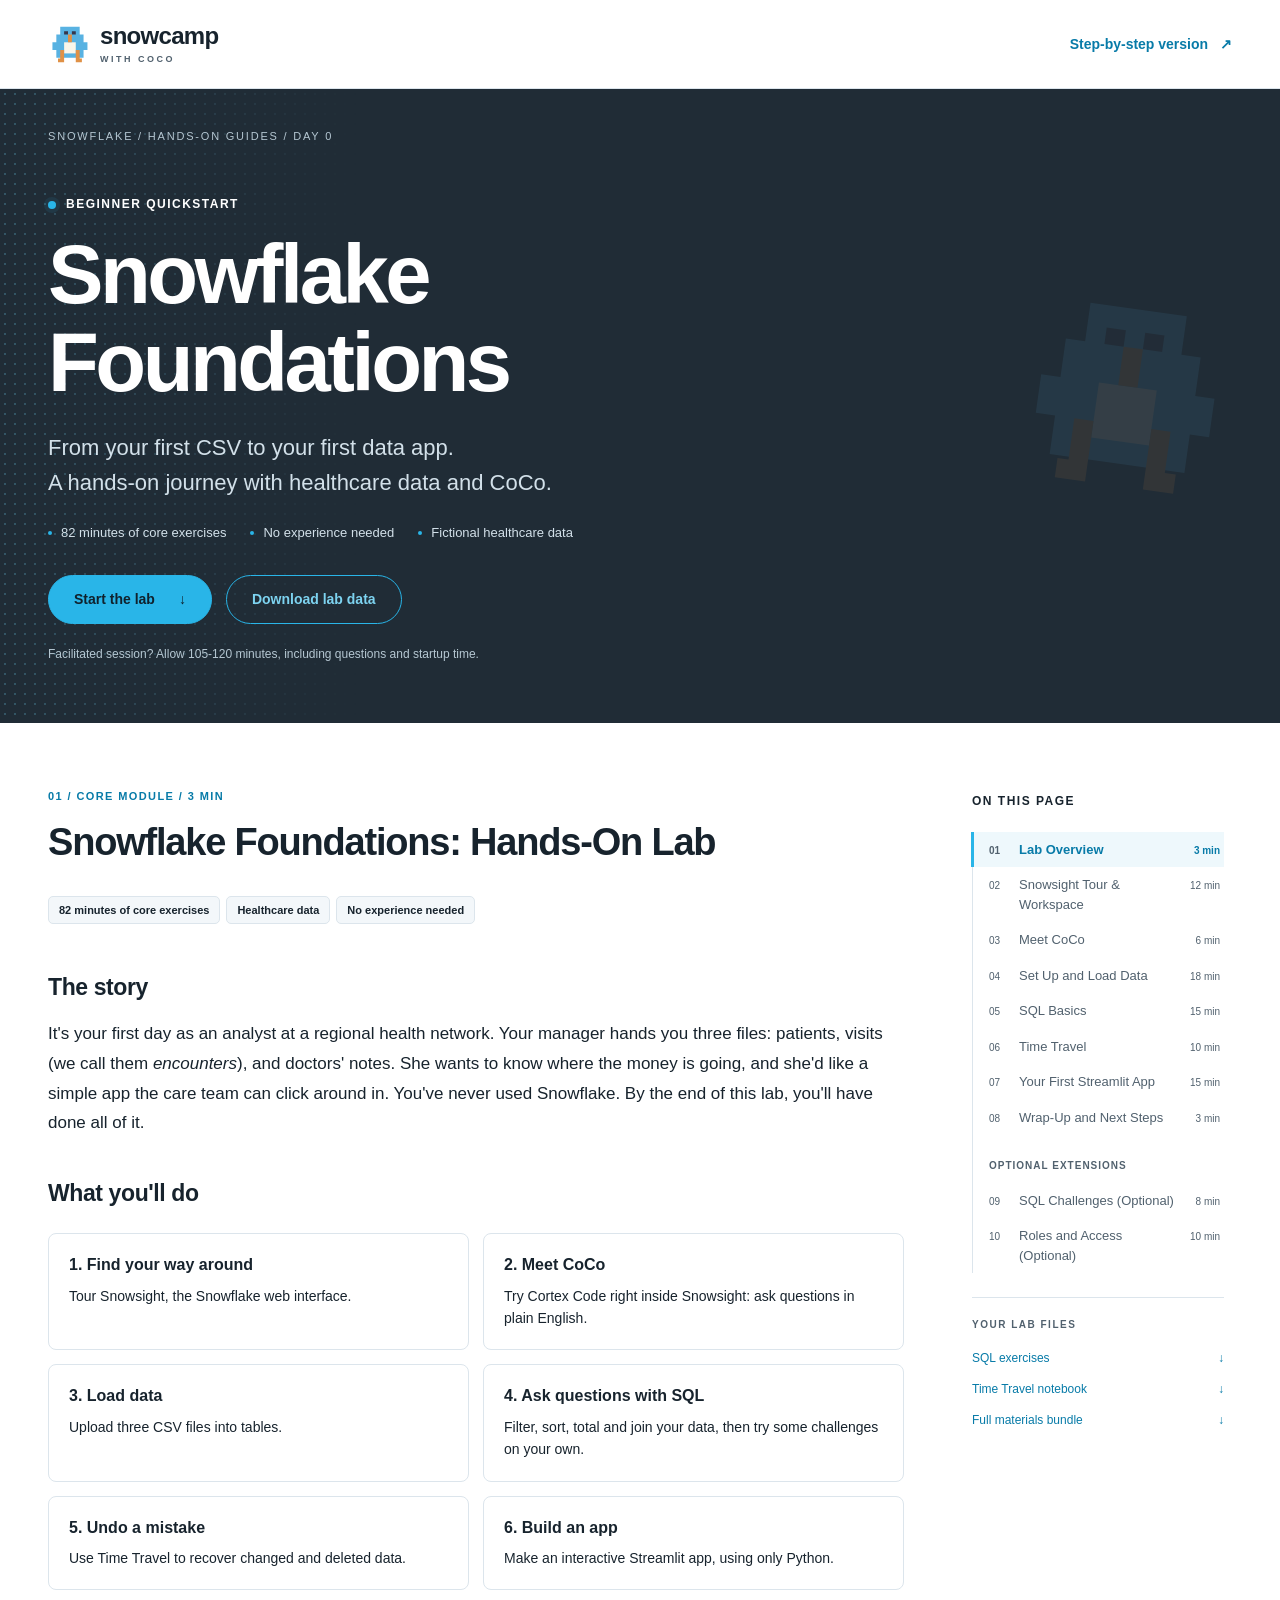
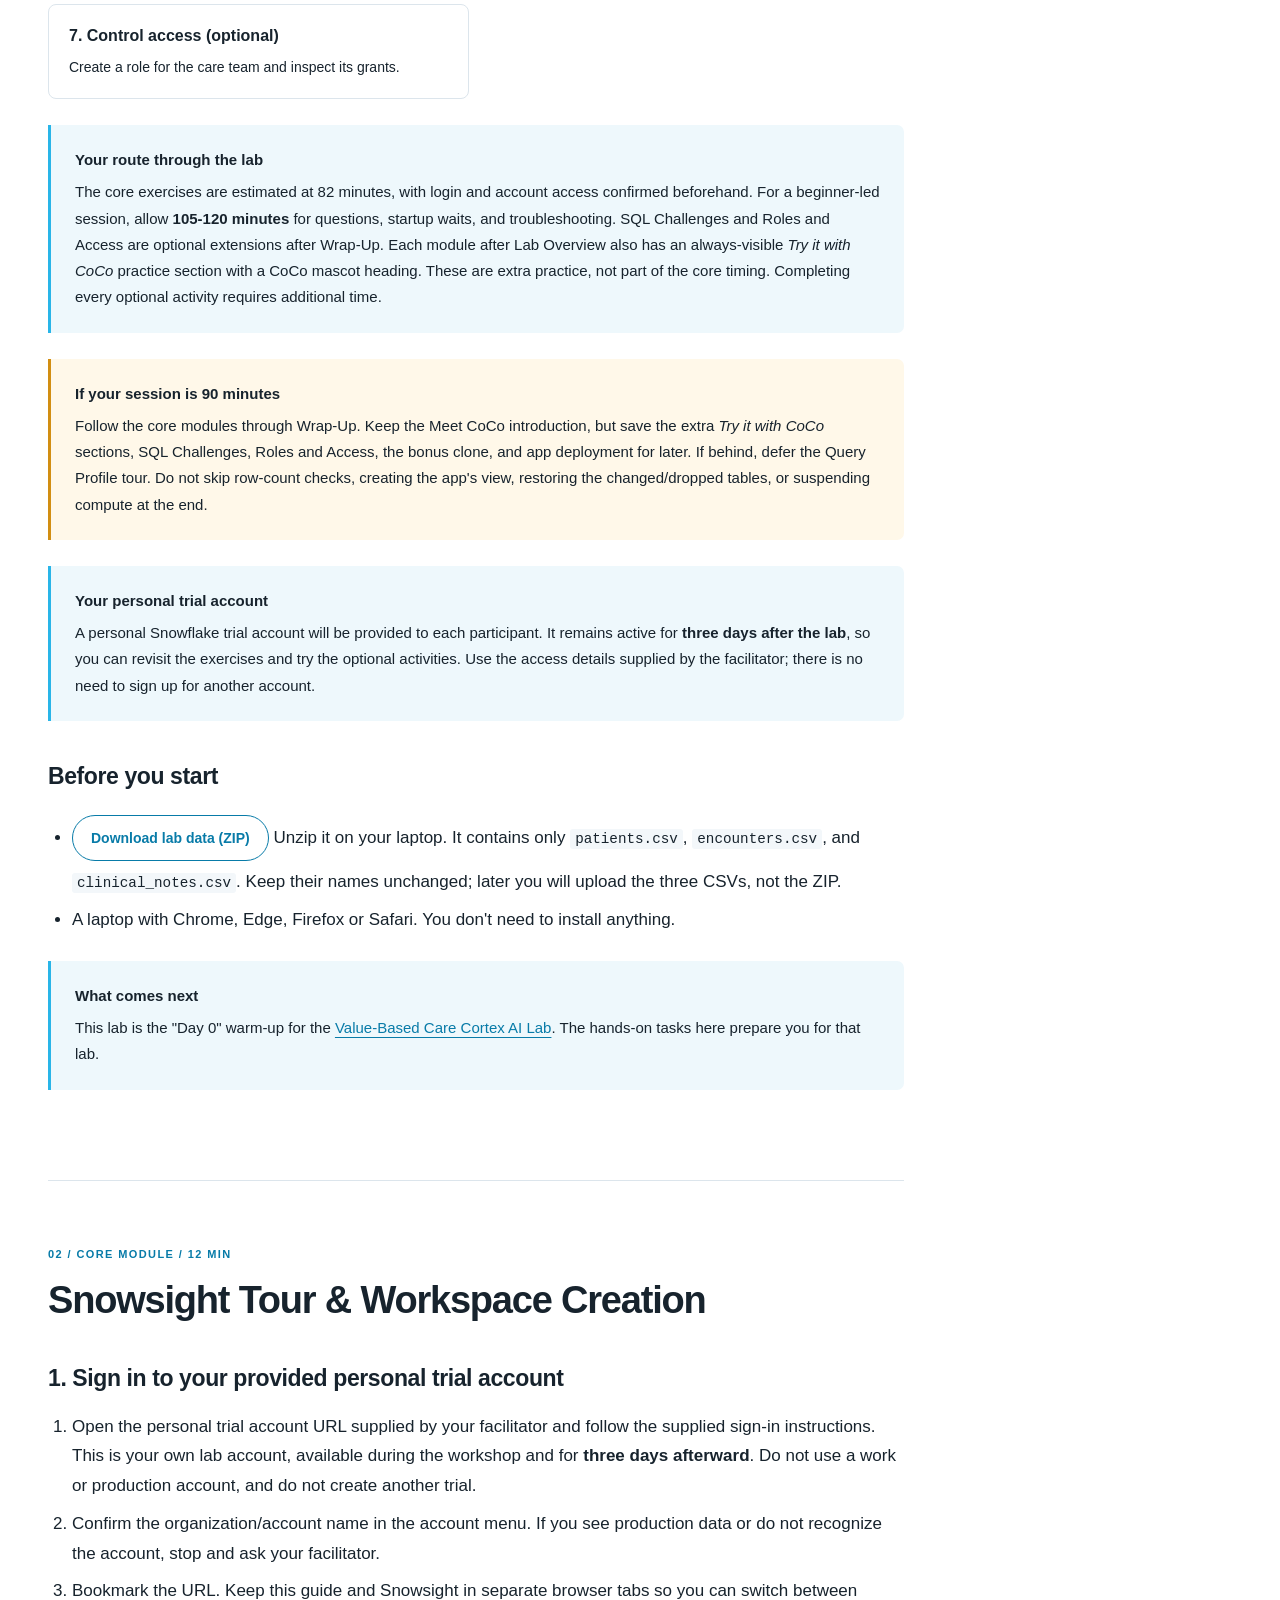
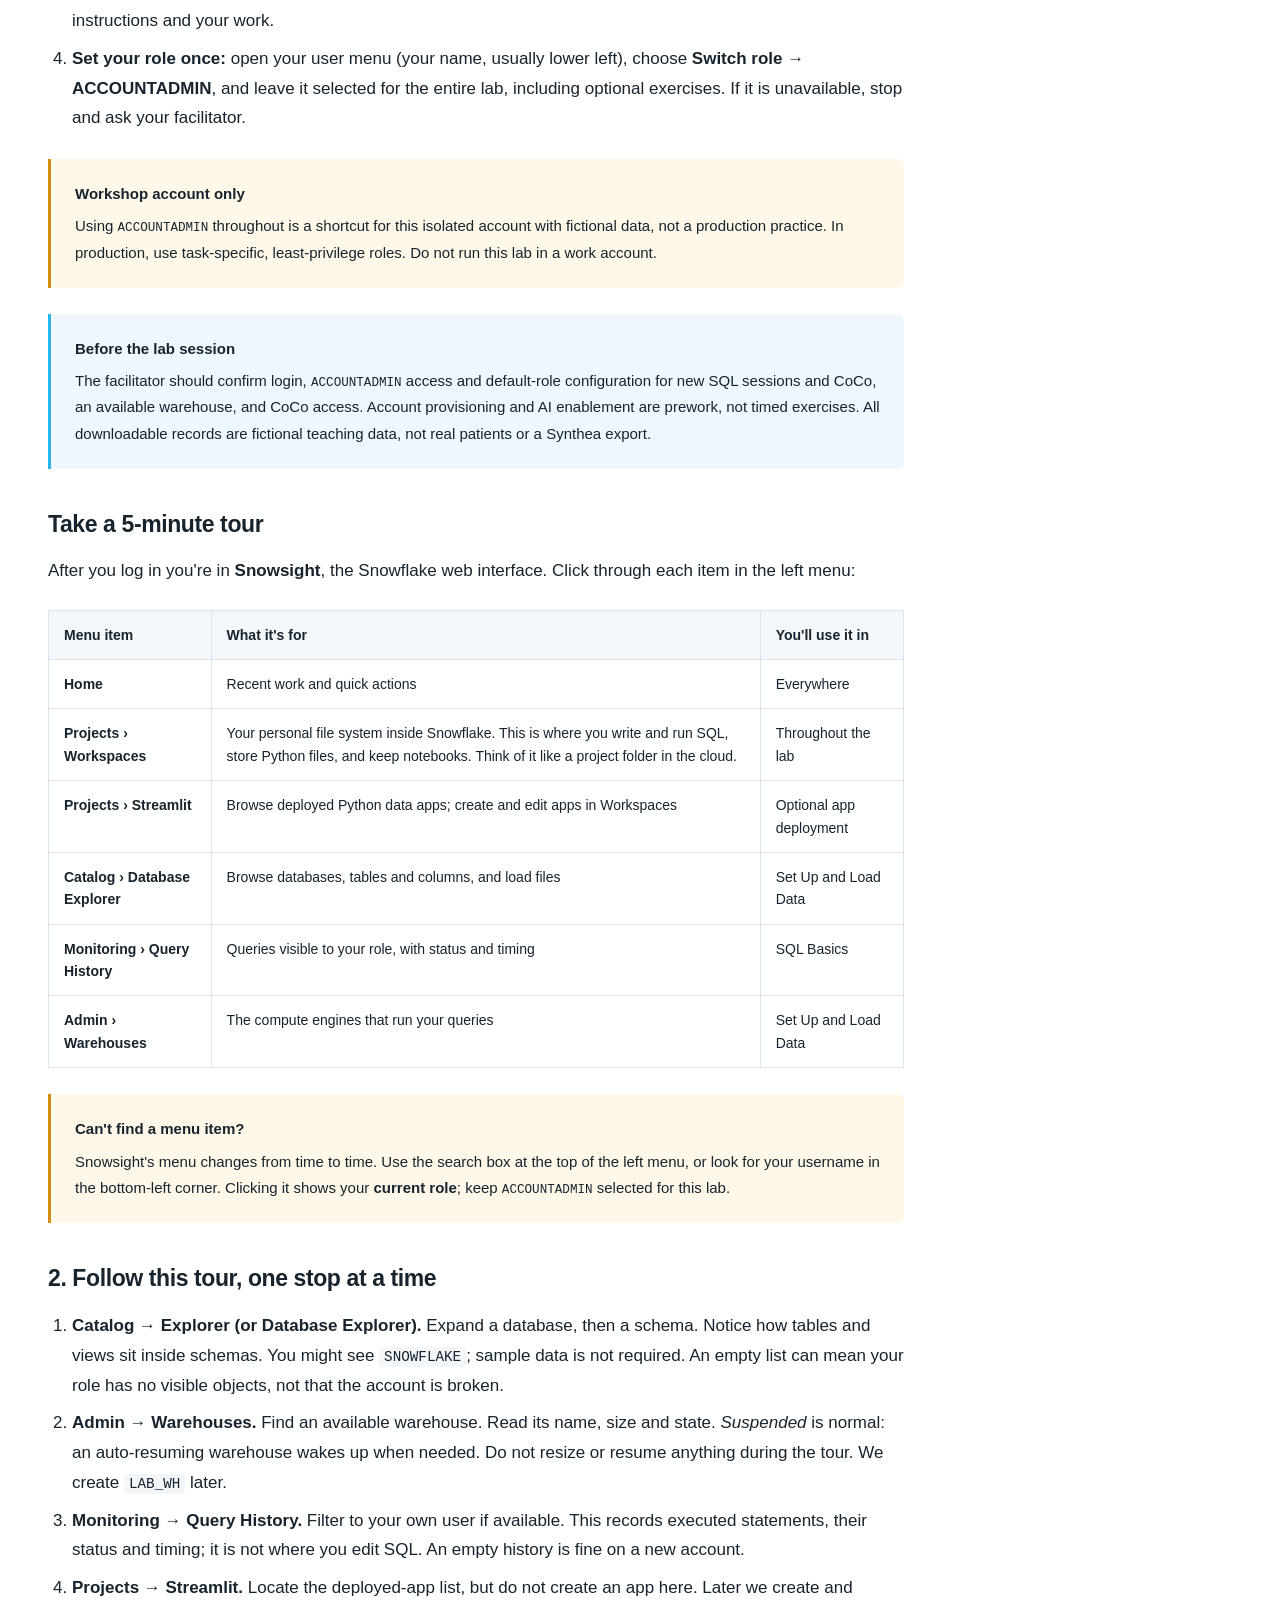
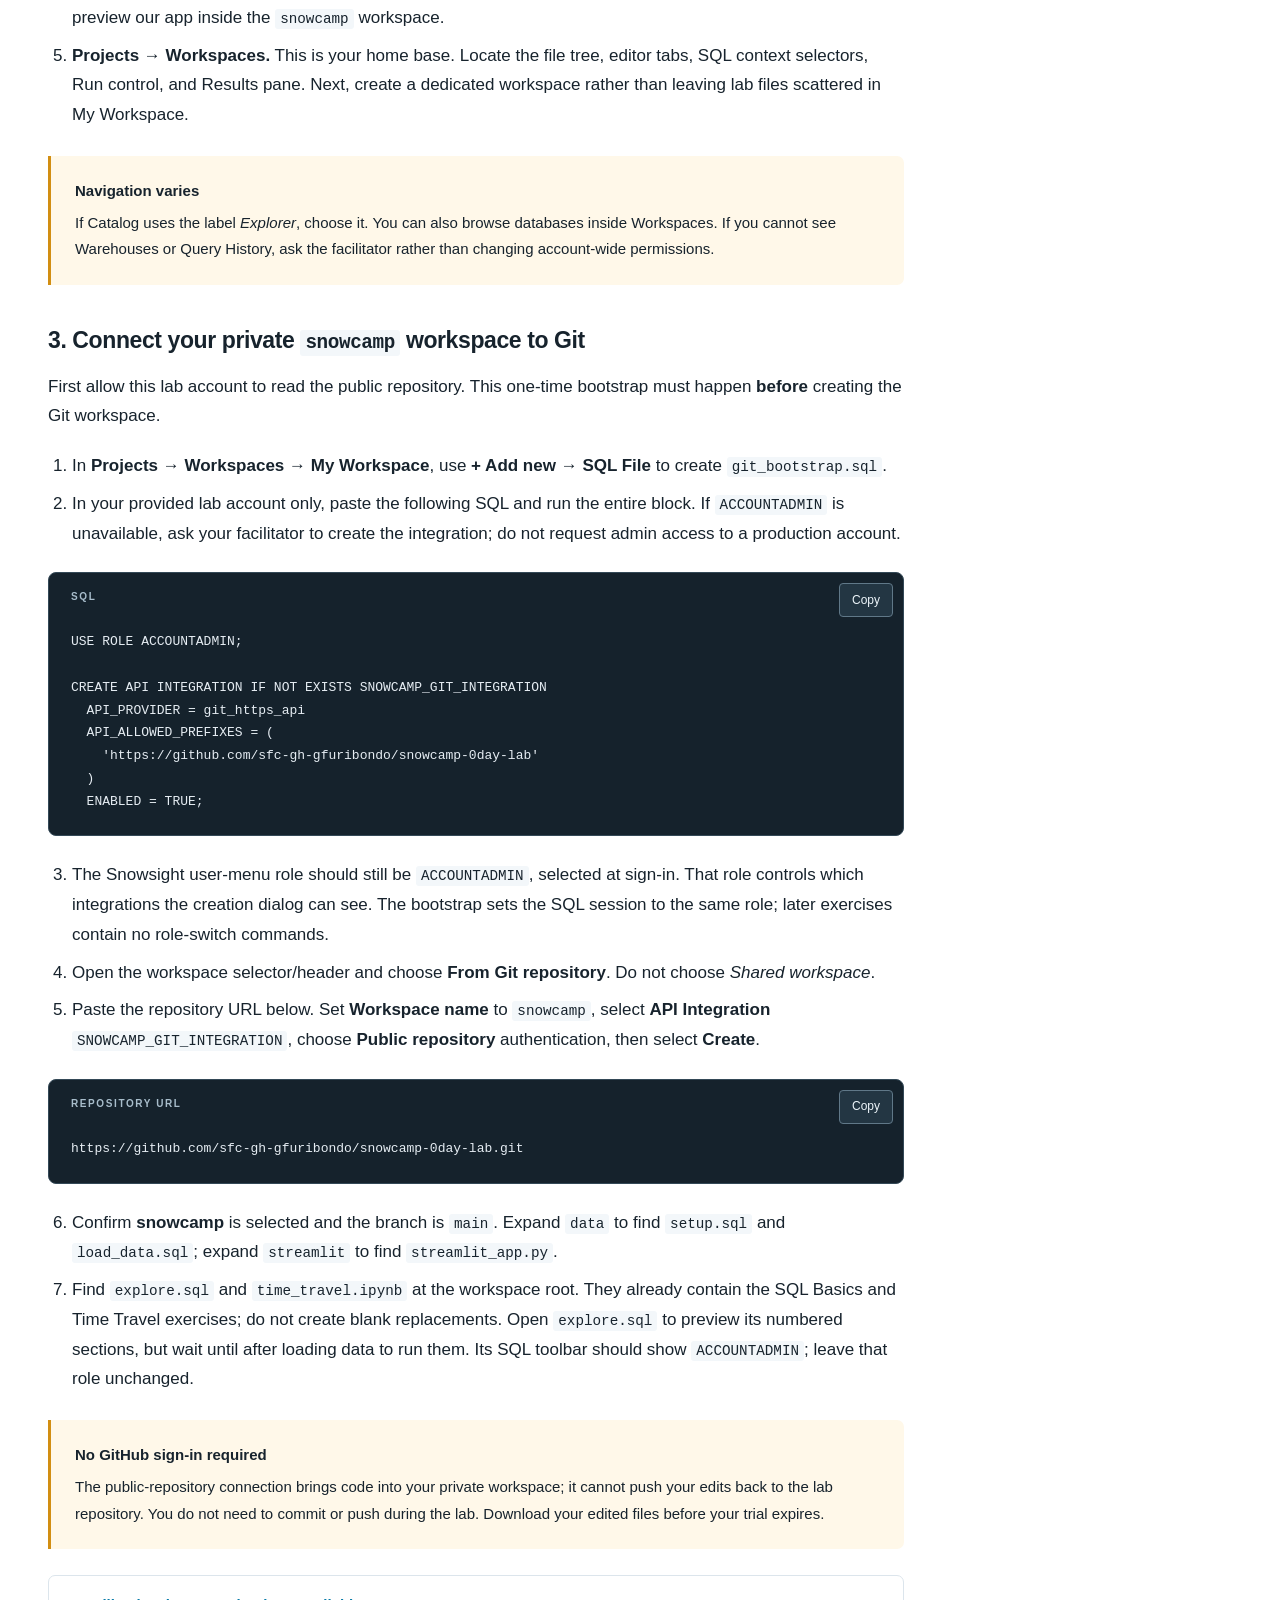
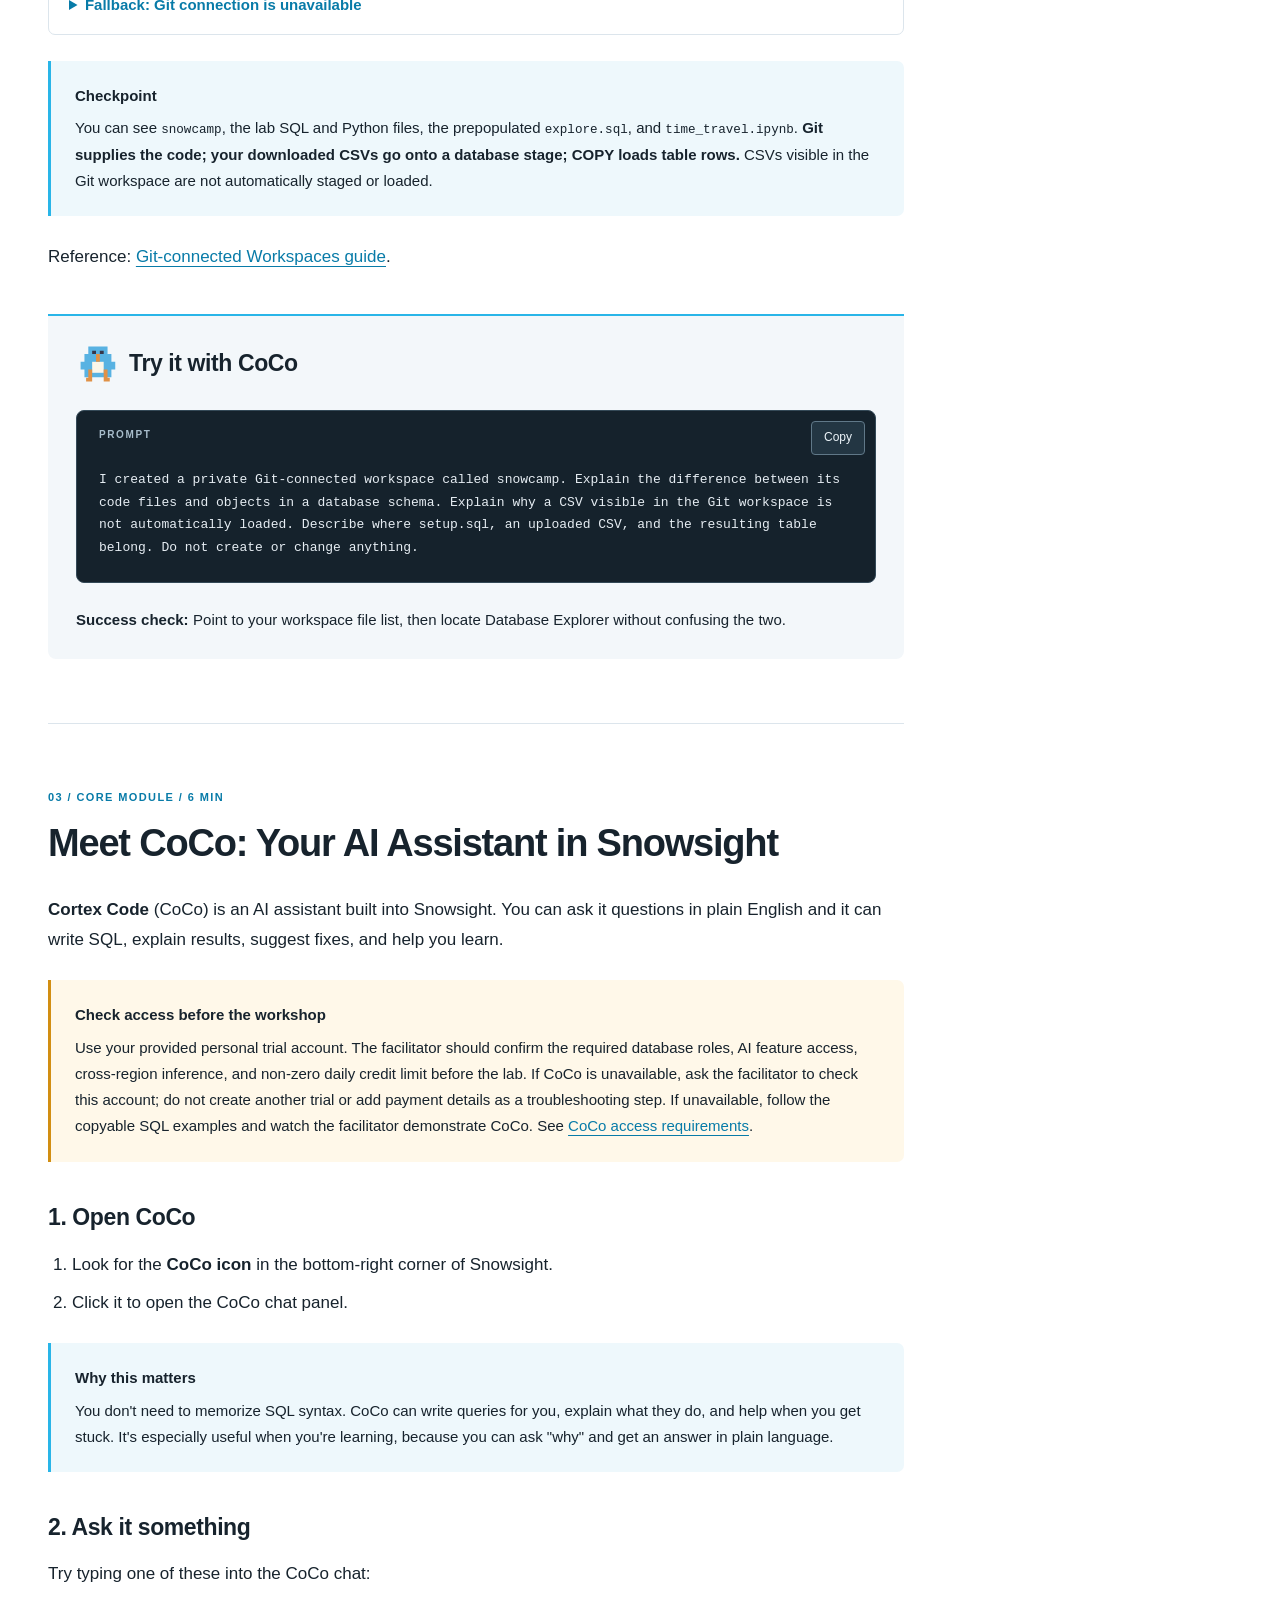
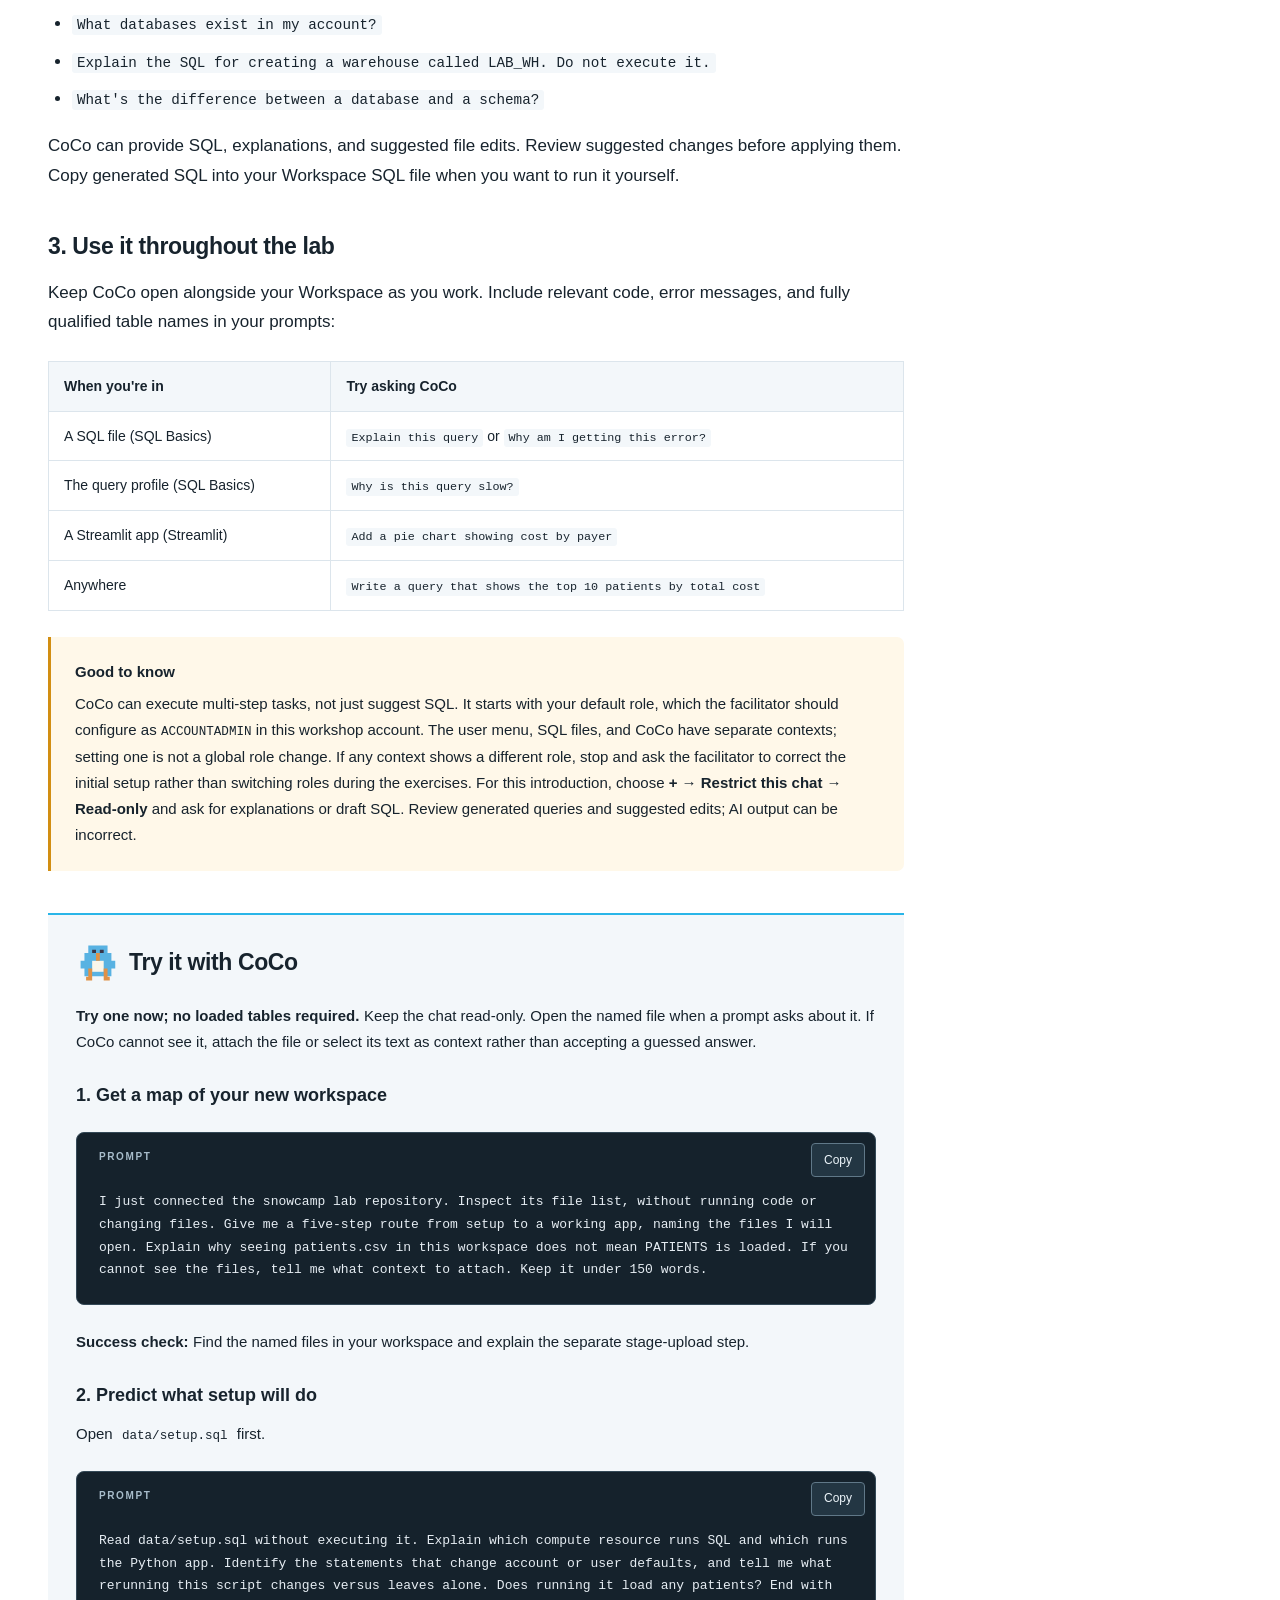
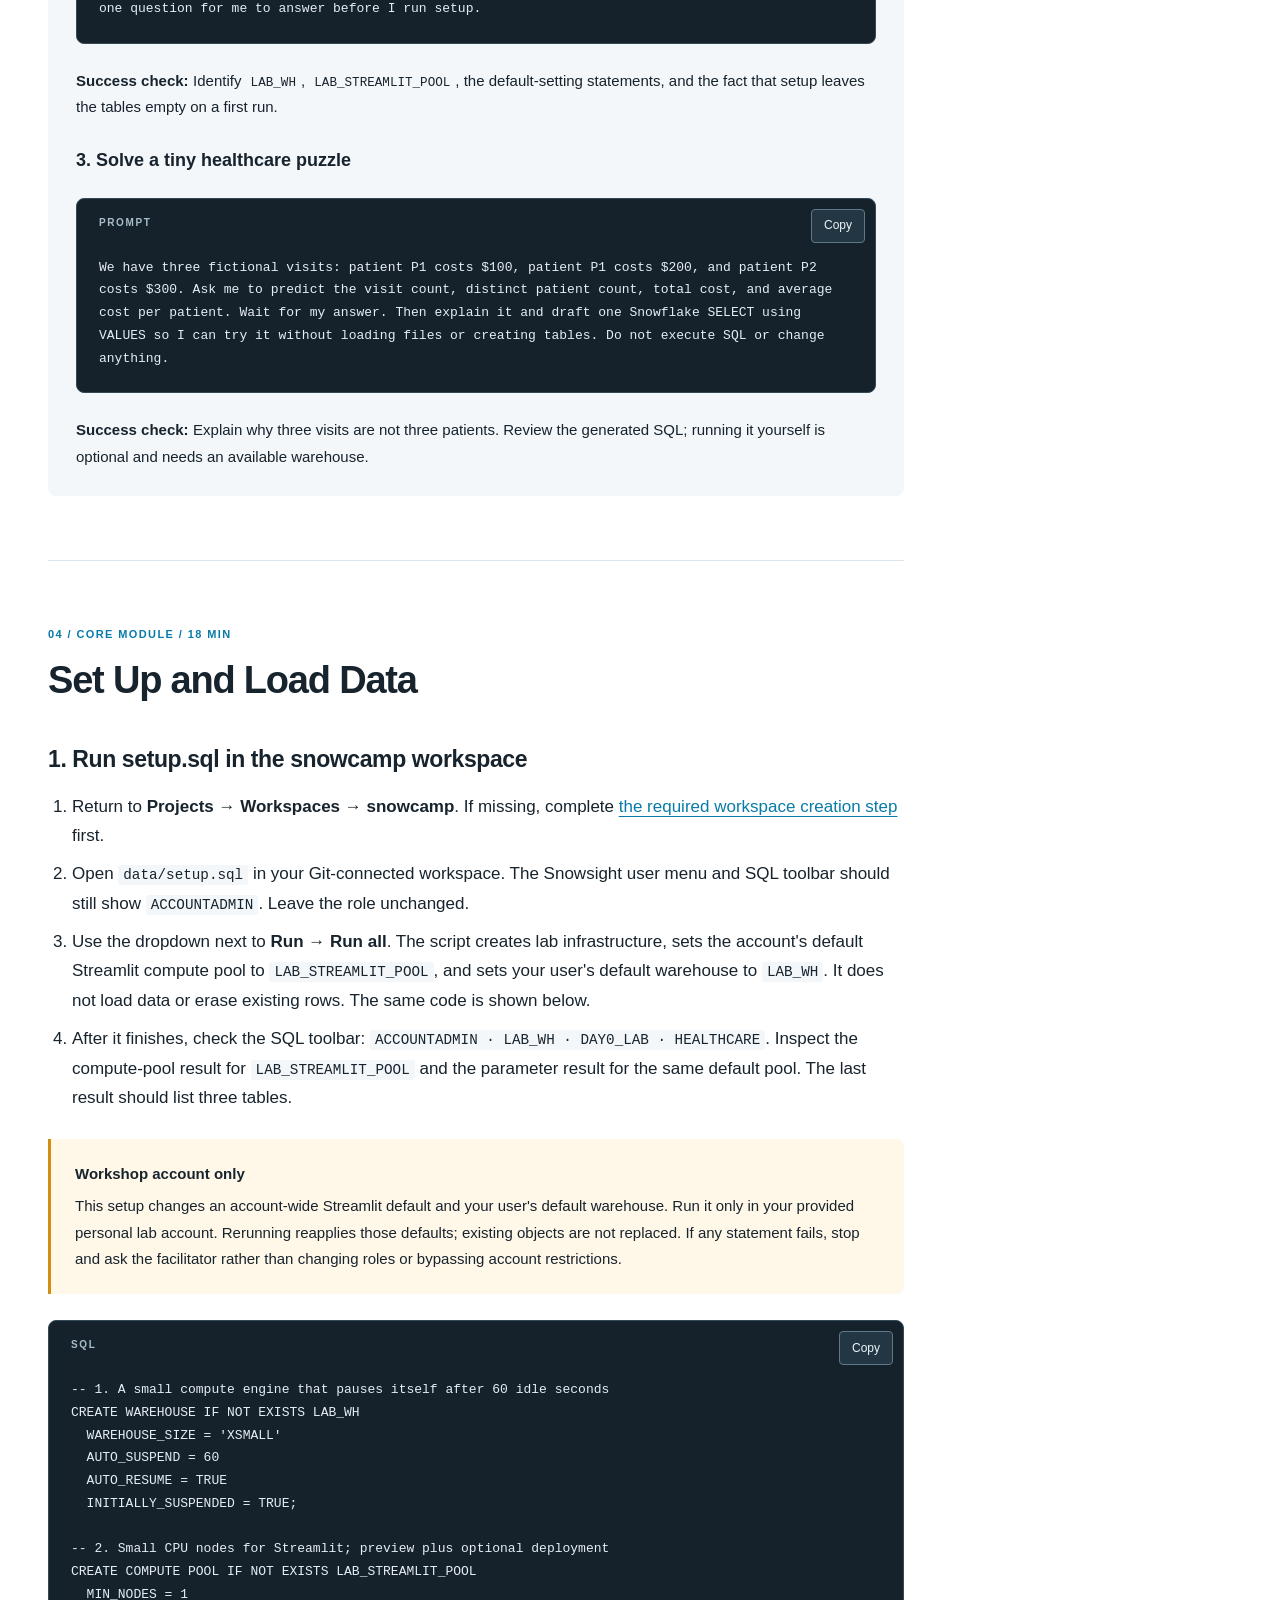
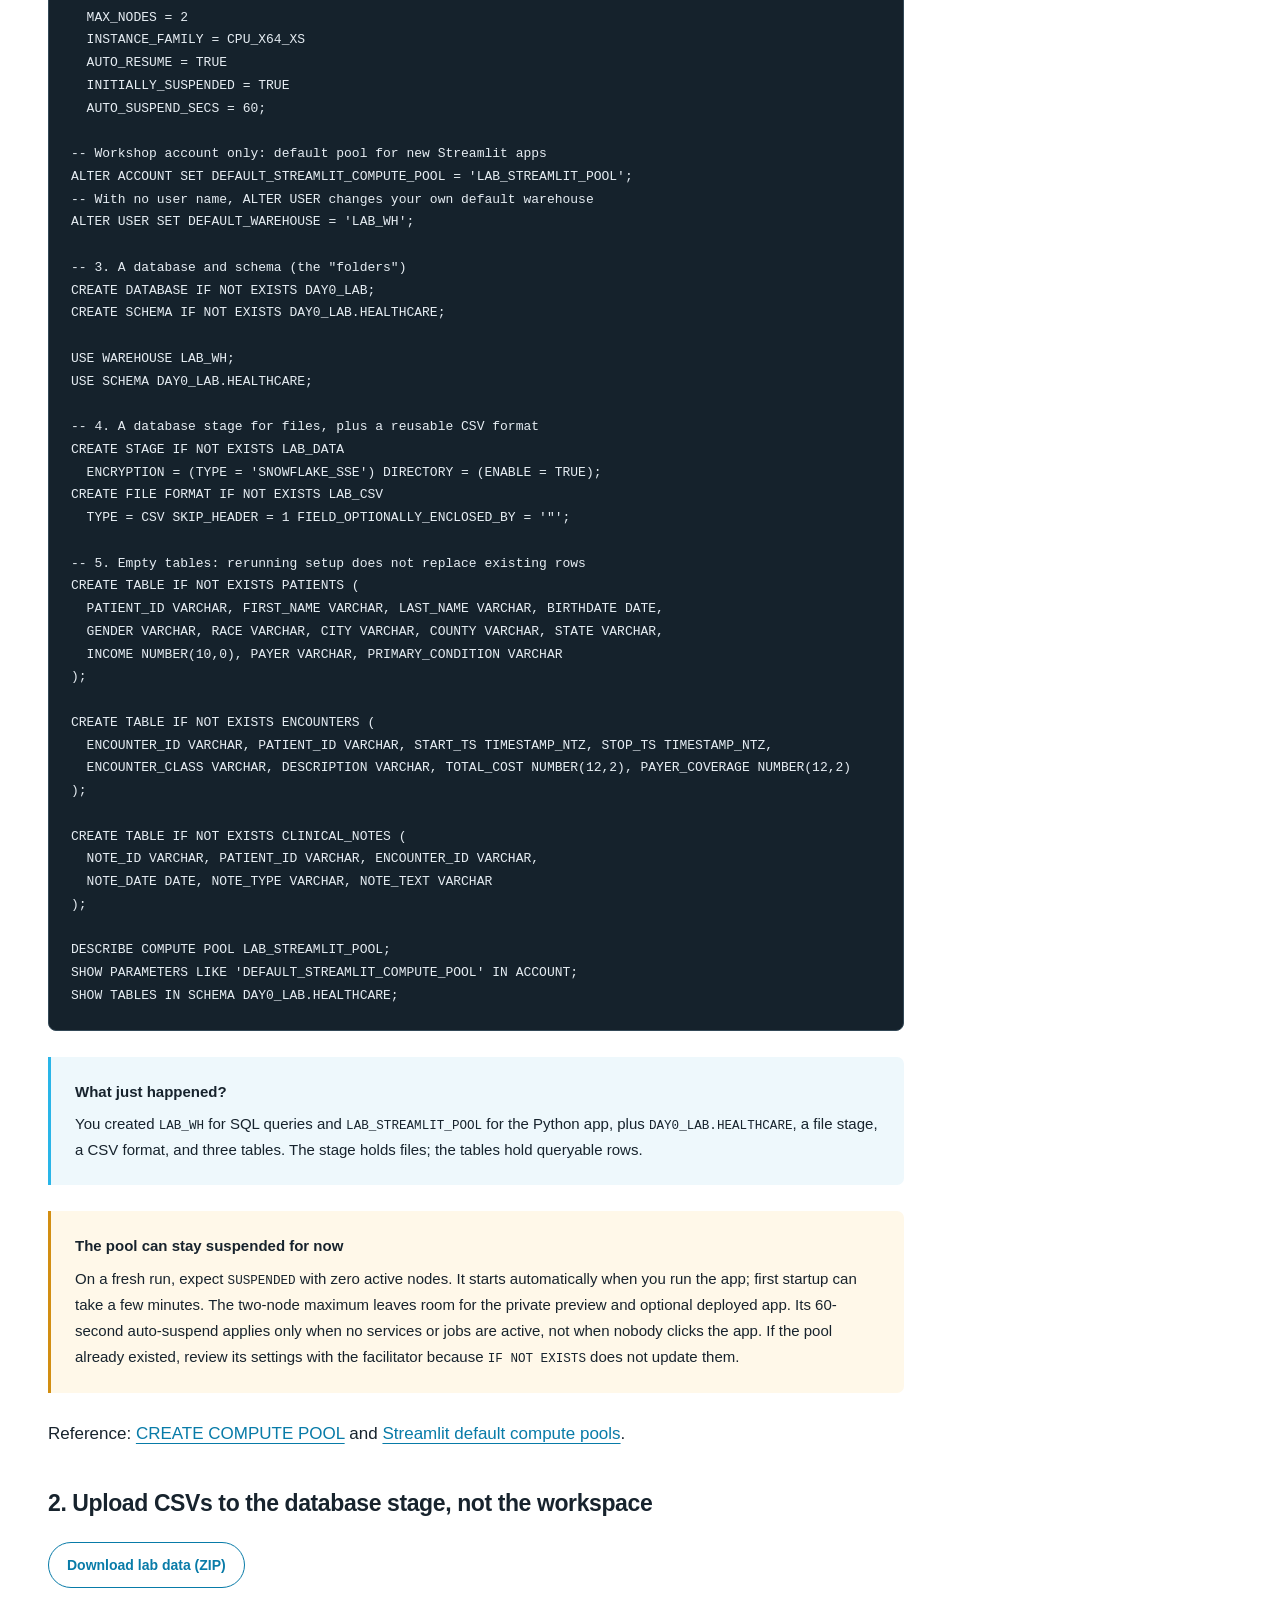
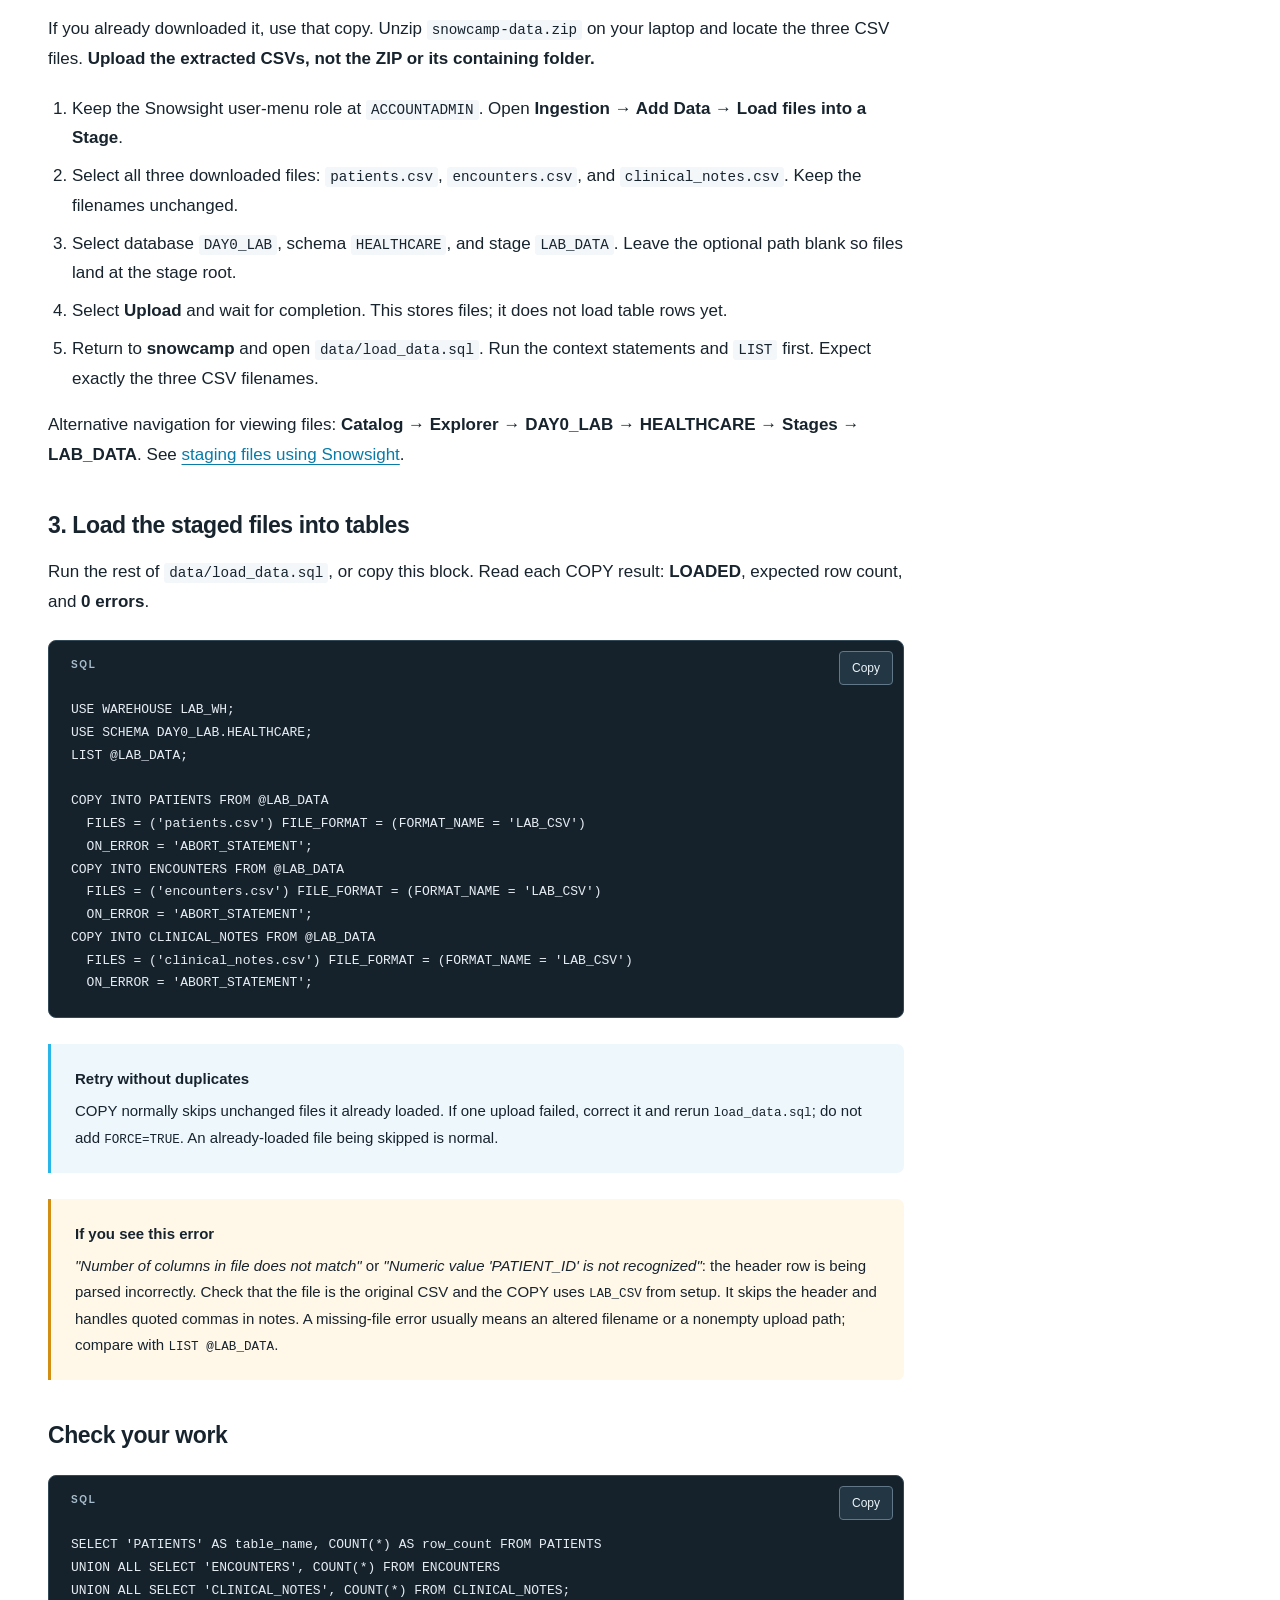
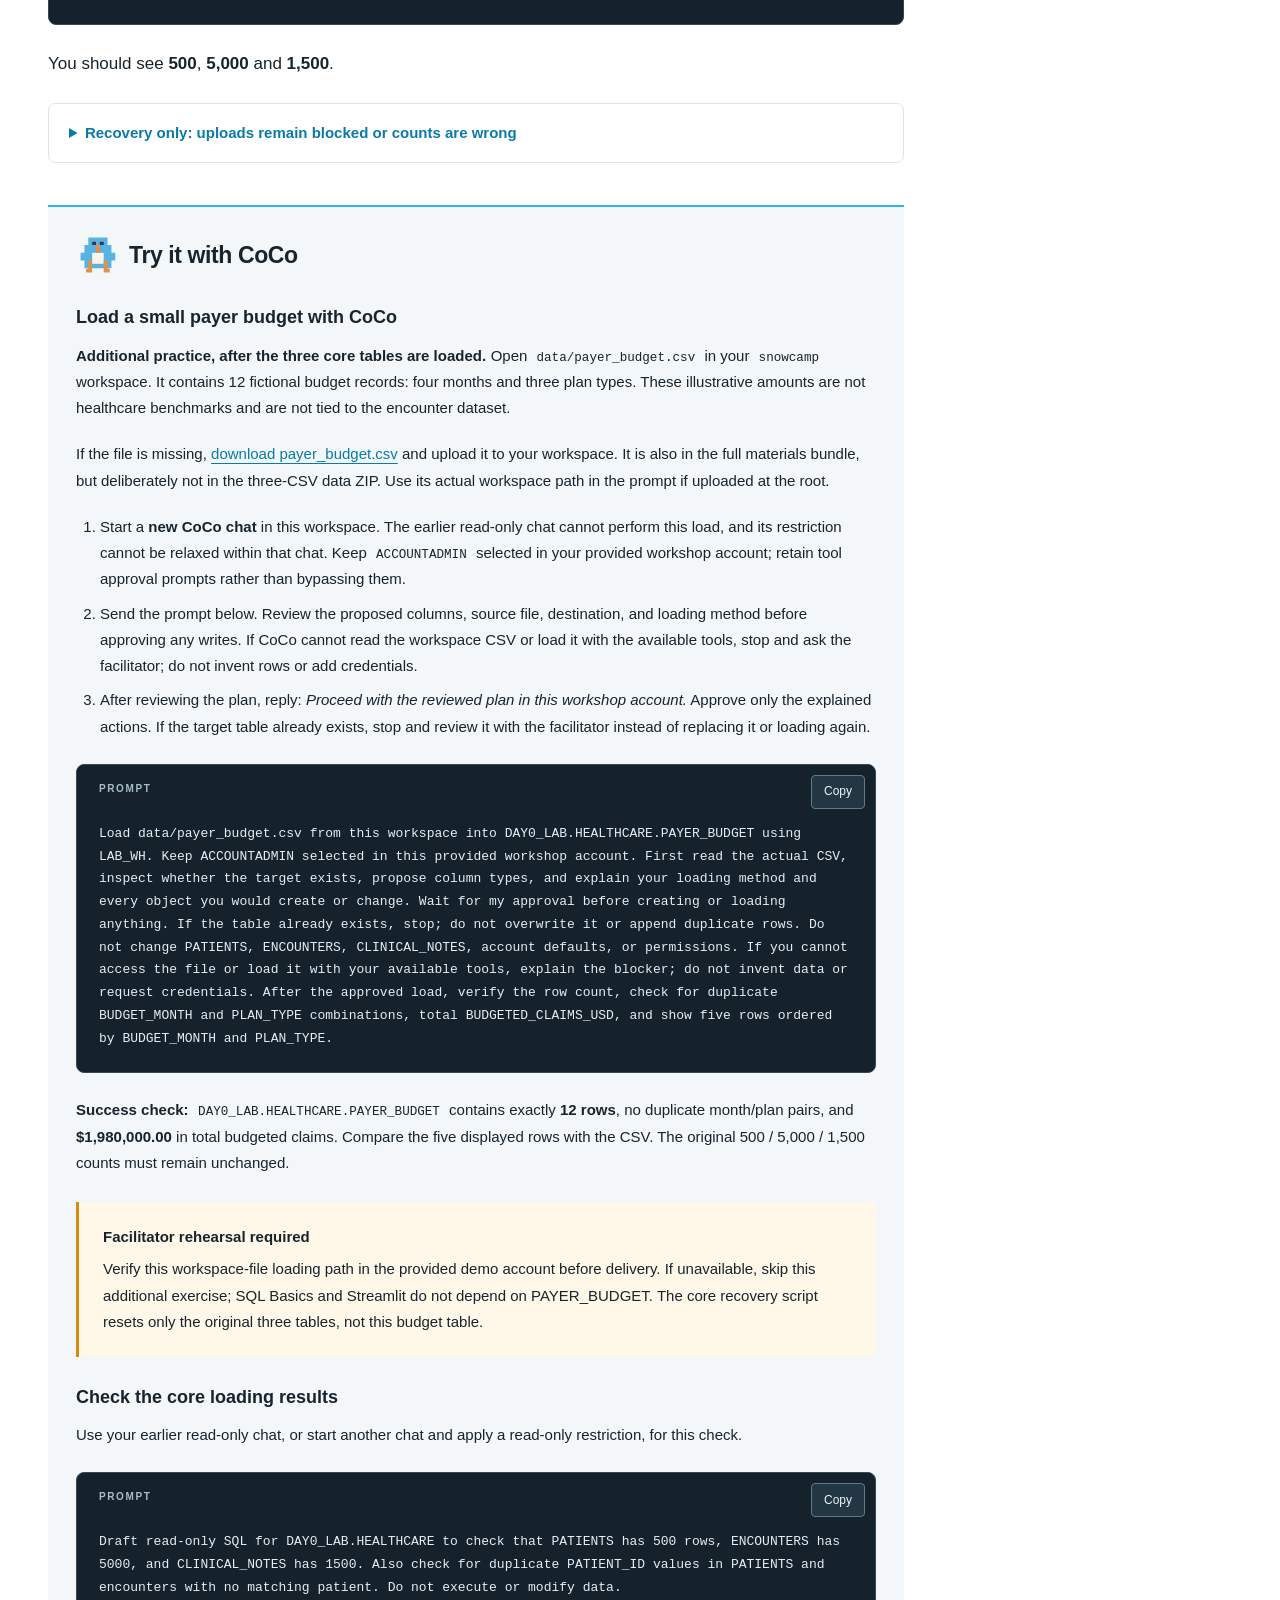
==== commit b67ac80d: "docs(lab): drop CoCo practice from overview Keep the overview focused; practice starts in the follow" ====
--- a/guide.html
+++ b/guide.html
@@ -52,7 +52,7 @@
       "path": "index.html"
     }
   ],
-  "producerNotes": "The three core synthetic CSVs are generated by data/generate_data.py; data/payer_budget.csv is a separately authored fictional 12-row teaching file. build_materials.py builds exact-data recovery SQL, the three-CSV data ZIP, and the fallback materials ZIP. Setup creates an initially suspended LAB_STREAMLIT_POOL with CPU_X64_XS nodes, MIN_NODES=1 and MAX_NODES=2, sets the workshop account Streamlit default pool and the signed-in user's default warehouse, and preserves table data. Streamlit is created and previewed in Workspaces using the container runtime and st.connection; Snowsight generates app configuration. All exercises stay on ACCOUNTADMIN after initial role setup in an isolated workshop account; access exercises inspect grants without role switching. Primary onboarding uses a public Git-connected workspace; the data ZIP is uploaded manually to a database stage after extraction. Core sections total 82 minutes; optional modules and CoCo practice sections are extra. All 10 CoCo practice sections are always visible under h2 headings with a static inline CoCo penguin icon adapted from the desktop mascot artwork. UI steps grounded in linked Snowflake docs; end-to-end Snowsight verification pending.",
+  "producerNotes": "The three core synthetic CSVs are generated by data/generate_data.py; data/payer_budget.csv is a separately authored fictional 12-row teaching file. build_materials.py builds exact-data recovery SQL, the three-CSV data ZIP, and the fallback materials ZIP. Setup creates an initially suspended LAB_STREAMLIT_POOL with CPU_X64_XS nodes, MIN_NODES=1 and MAX_NODES=2, sets the workshop account Streamlit default pool and the signed-in user's default warehouse, and preserves table data. Streamlit is created and previewed in Workspaces using the container runtime and st.connection; Snowsight generates app configuration. All exercises stay on ACCOUNTADMIN after initial role setup in an isolated workshop account; access exercises inspect grants without role switching. Primary onboarding uses a public Git-connected workspace; the data ZIP is uploaded manually to a database stage after extraction. Core sections total 82 minutes; optional modules and CoCo practice sections are extra. The nine CoCo practice sections, one in each module after Lab Overview, are always visible under h2 headings with a static inline CoCo penguin icon adapted from the desktop mascot artwork. UI steps grounded in linked Snowflake docs; end-to-end Snowsight verification pending.",
   "revisionNotes": "SQL Basics opens the prepopulated root explore.sql; Time Travel opens the SQL-cell workspace notebook time_travel.ipynb and runs one cell at a time, never Run all. Notebook compute is facilitator-verified and suspended after restoration. Meet CoCo practice uses workspace files and fictional inline values before loading tables. Core exercises remain estimated at 82 minutes; allow 105-120 minutes for a beginner session. Load Data includes additional CoCo practice to load payer_budget.csv into DAY0_LAB.HEALTHCARE.PAYER_BUDGET after plan approval in a new chat; existing targets must not be overwritten or appended. The full bundle includes the budget CSV; the data-only ZIP retains three core CSVs. Both guide editions are synchronized by build_guide.py. Live CoCo ingestion and Snowsight notebook/Streamlit rehearsal remain outstanding.",
   "sections": [
     {
@@ -170,7 +170,7 @@
   </div>
 
   <div class="why"><strong>Your route through the lab</strong>The core exercises are estimated at 82 minutes, with login and account access confirmed beforehand. For a beginner-led session, allow <strong>105-120 minutes</strong> for questions, startup waits, and troubleshooting.
-    SQL Challenges and Roles and Access are optional extensions after Wrap-Up. Each module also has an always-visible <em>Try it with CoCo</em> practice section with a CoCo mascot heading. These are extra practice, not part of the core timing.
+    SQL Challenges and Roles and Access are optional extensions after Wrap-Up. Each module after Lab Overview also has an always-visible <em>Try it with CoCo</em> practice section with a CoCo mascot heading. These are extra practice, not part of the core timing.
     Completing every optional activity requires additional time.</div>
   <div class="tip"><strong>If your session is 90 minutes</strong>Follow the core modules through Wrap-Up. Keep the Meet CoCo introduction, but save the extra <em>Try it with CoCo</em> sections, SQL Challenges, Roles and Access, the bonus clone, and app deployment for later. If behind, defer the Query Profile tour. Do not skip row-count checks, creating the app's view, restoring the changed/dropped tables, or suspending compute at the end.</div>
   <div class="why"><strong>Your personal trial account</strong>A personal Snowflake trial account will be provided to each participant.
@@ -187,12 +187,6 @@
   <div class="why"><strong>What comes next</strong>
     This lab is the "Day 0" warm-up for the <a href="https://sfc-gh-mwalli.github.io/Cortex-AI-Lab/">Value-Based Care Cortex AI Lab</a>.
     The hands-on tasks here prepare you for that lab.</div>
-  <div class="coco-practice">
-    <h3 class="coco-heading"><svg class="coco-icon" viewBox="0 0 72 80" aria-hidden="true" focusable="false" xmlns="http://www.w3.org/2000/svg"><path fill="#58B2E2" d="M22 8h35v14h7v14h7v14h-7v14H15V50H8V36h7V22h7Z"/><path fill="#FBF6E9" d="M29 36h21v20H29Z"/><path fill="#37364A" d="M29 16h7v6h-7Zm14 0h7v6h-7Z"/><path fill="#E09146" d="M36 22h7v14h-7ZM22 50h7v22H18v-7h4Zm28 0h7v15h4v7H50Z"/></svg><span>Try it with CoCo</span></h3>
-    <p>Optional, after opening CoCo in the upcoming module. No lab data is required.</p>
-    <div class="code"><pre>I am new to Snowflake. Explain the path from a CSV on my laptop to a table, a SQL view, and a Streamlit app. Use a healthcare example. Do not create or change anything. Ask me one question to check my understanding.</pre></div>
-    <p><strong>Success check:</strong>Explain why uploading a file is not the same as loading table rows.</p>
-  </div>
 </section>
 
 <section class="step" id="tour" data-title="Snowsight Tour &amp; Workspace" data-mins="12" data-module="02" data-track="Core module">
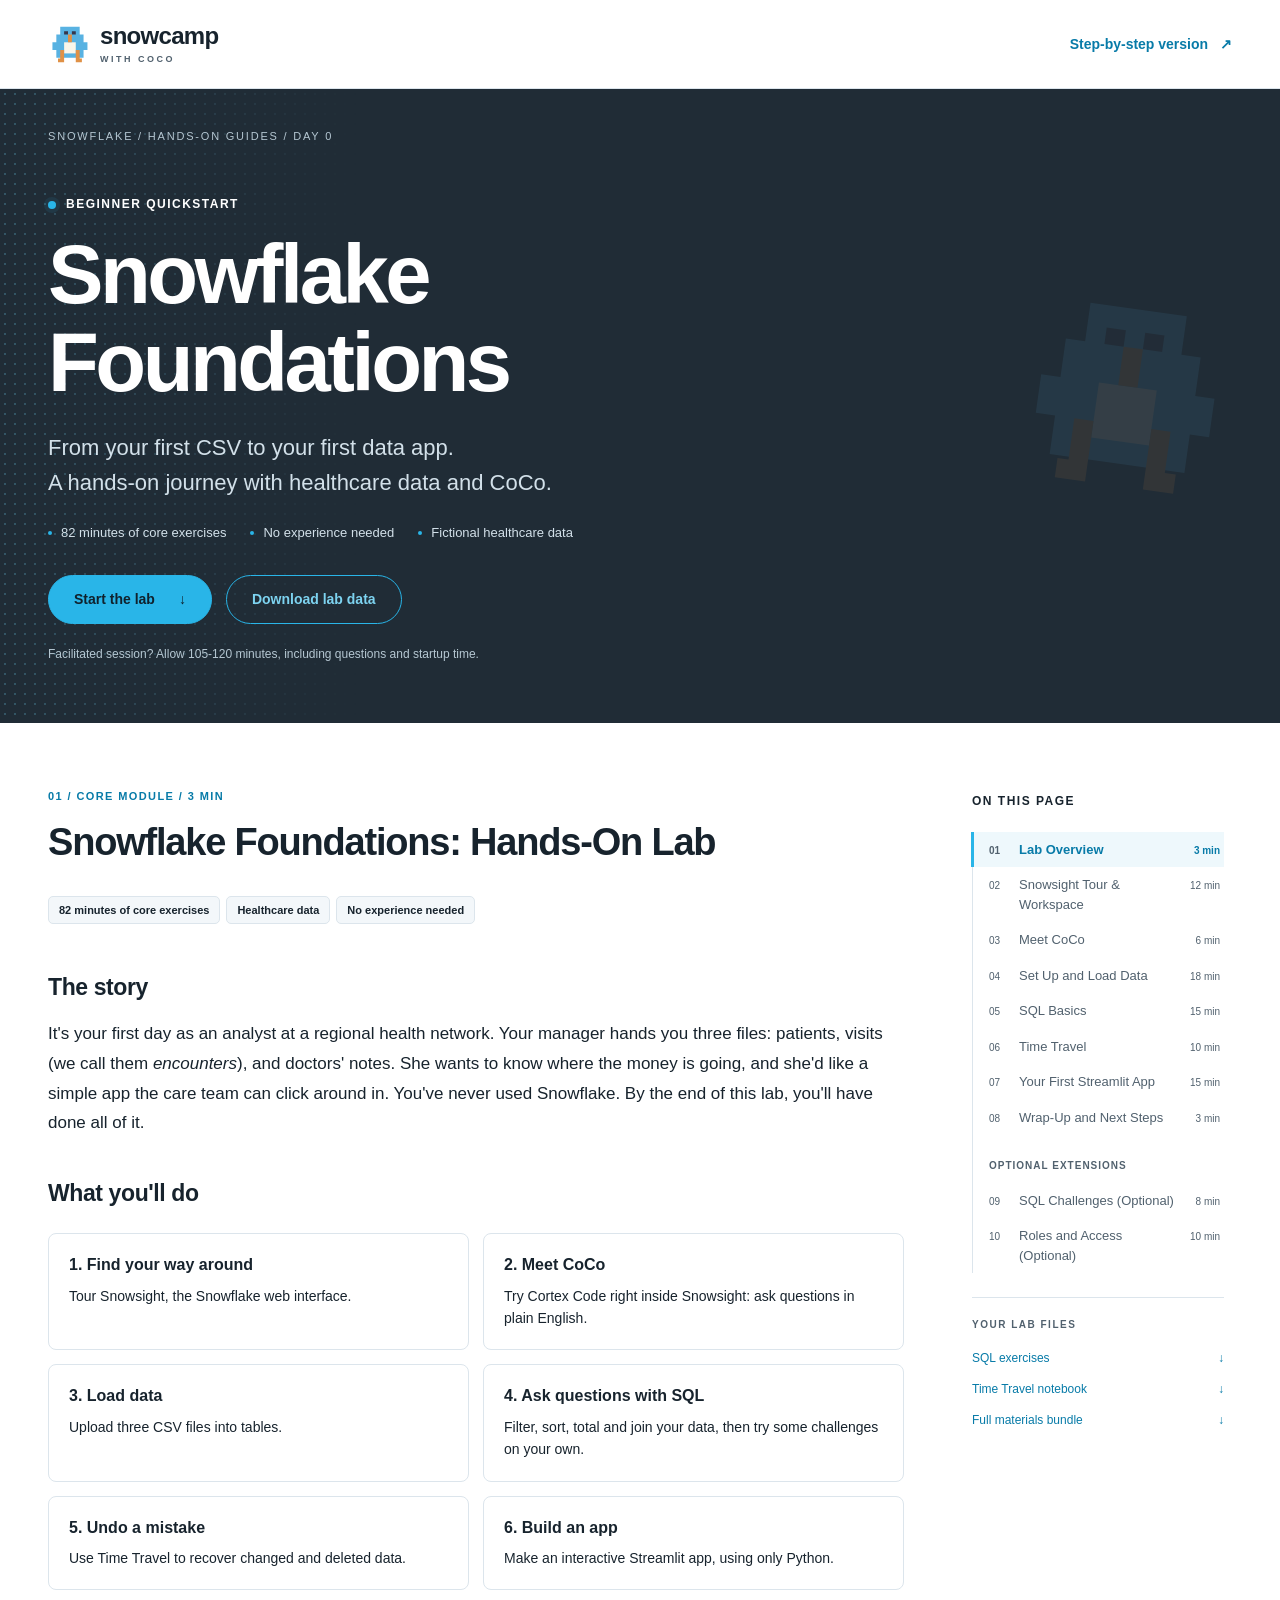
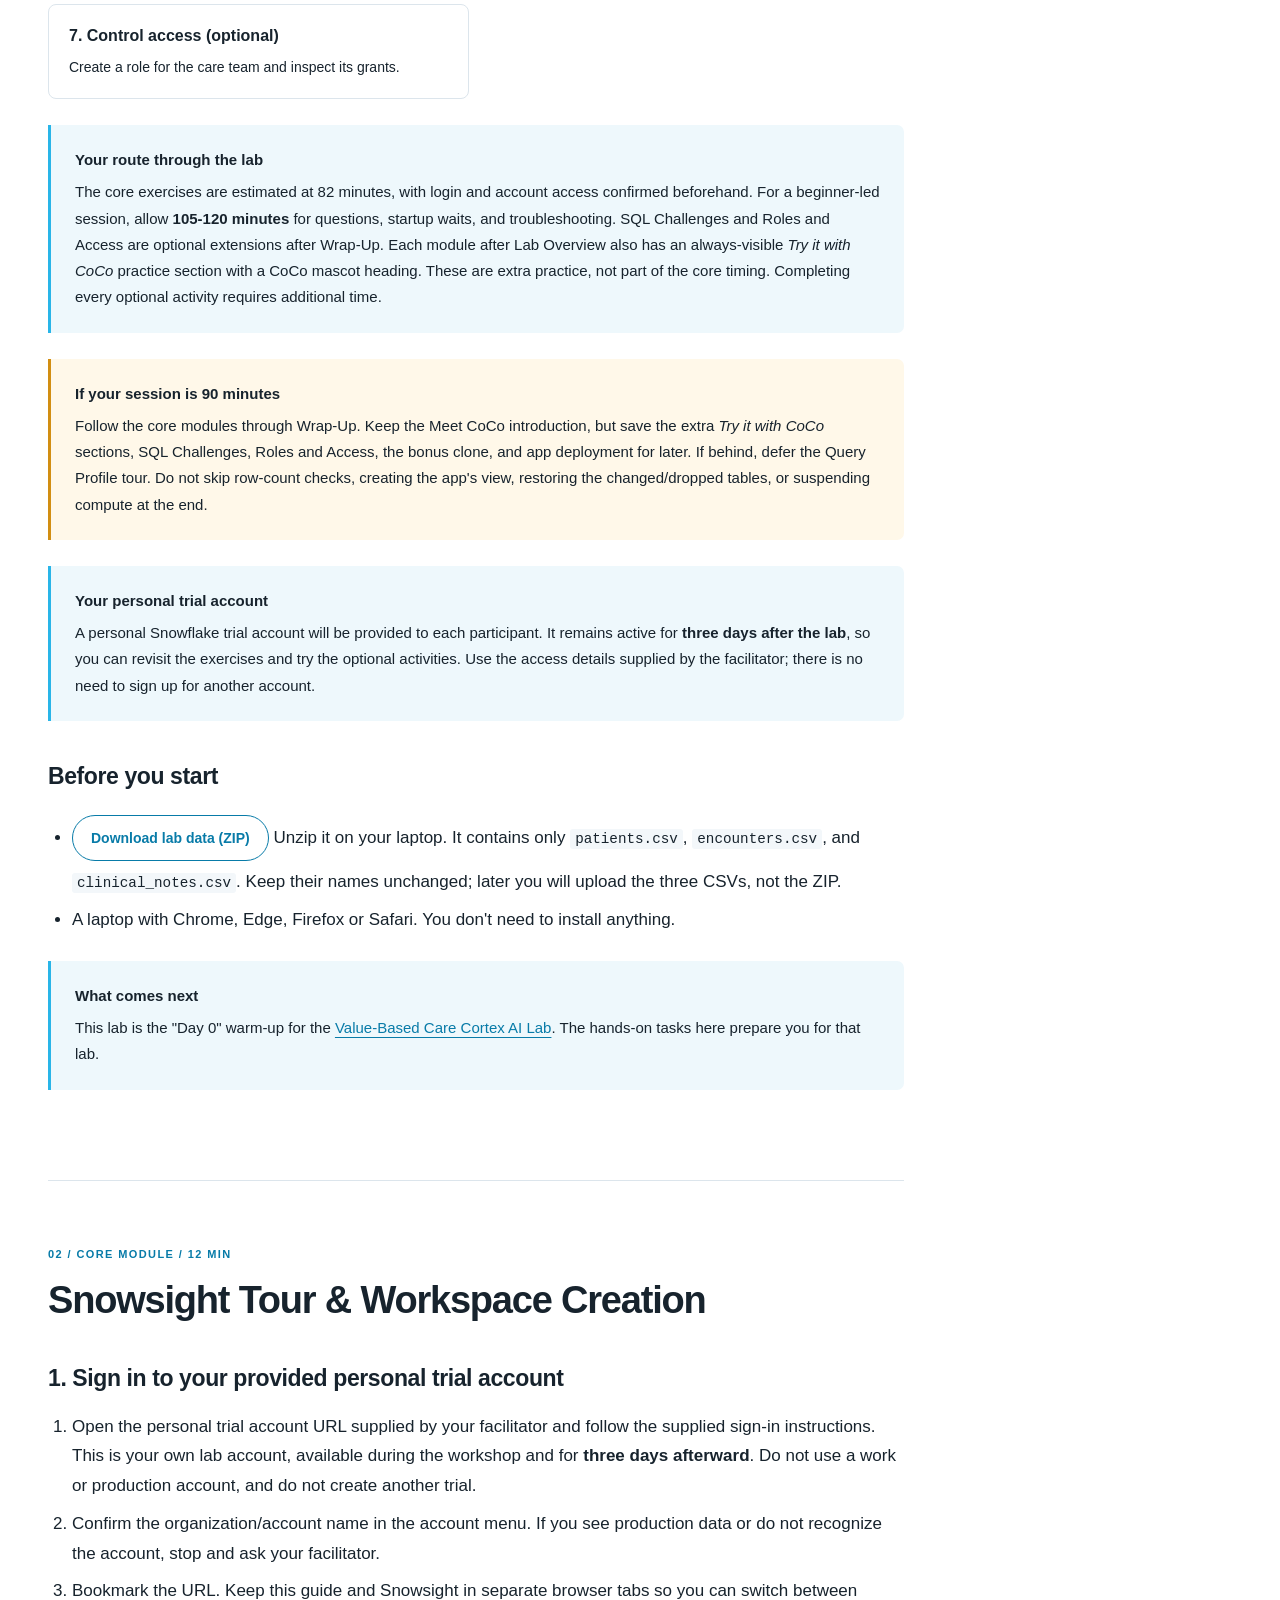
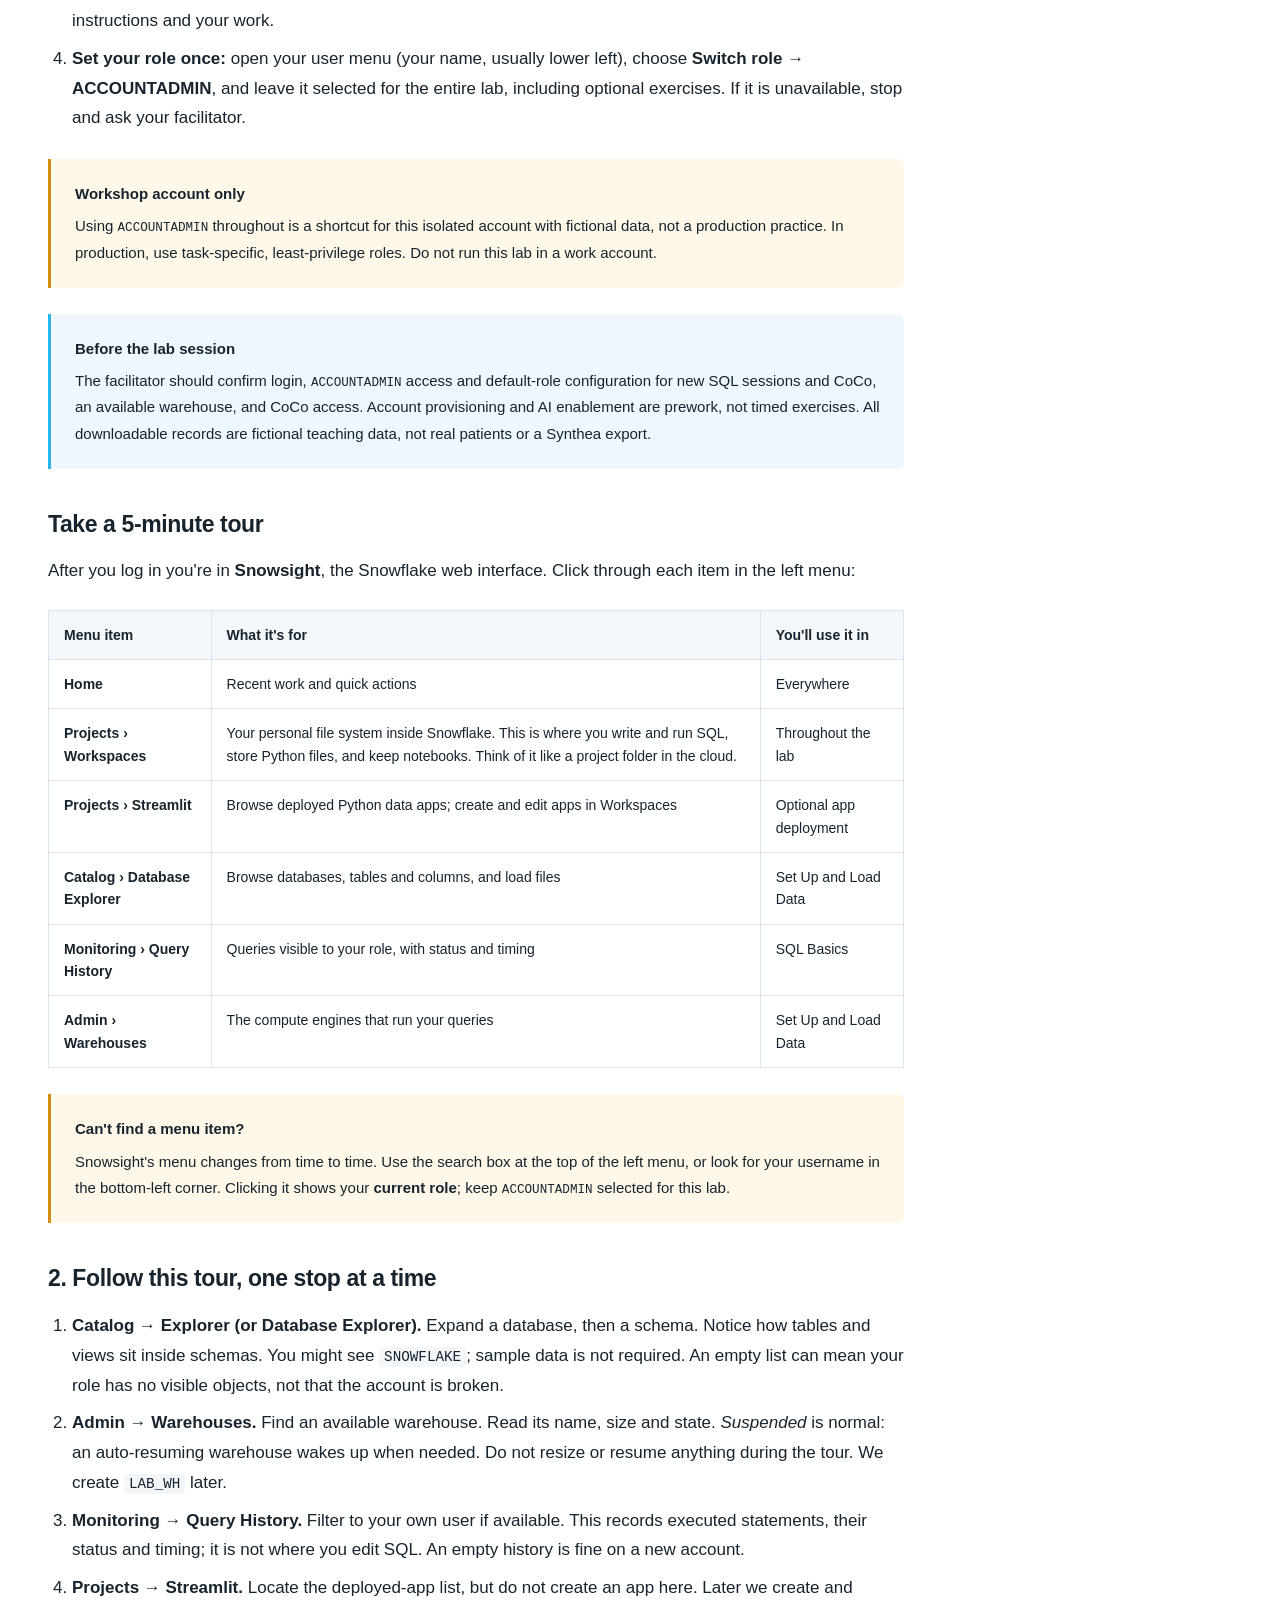
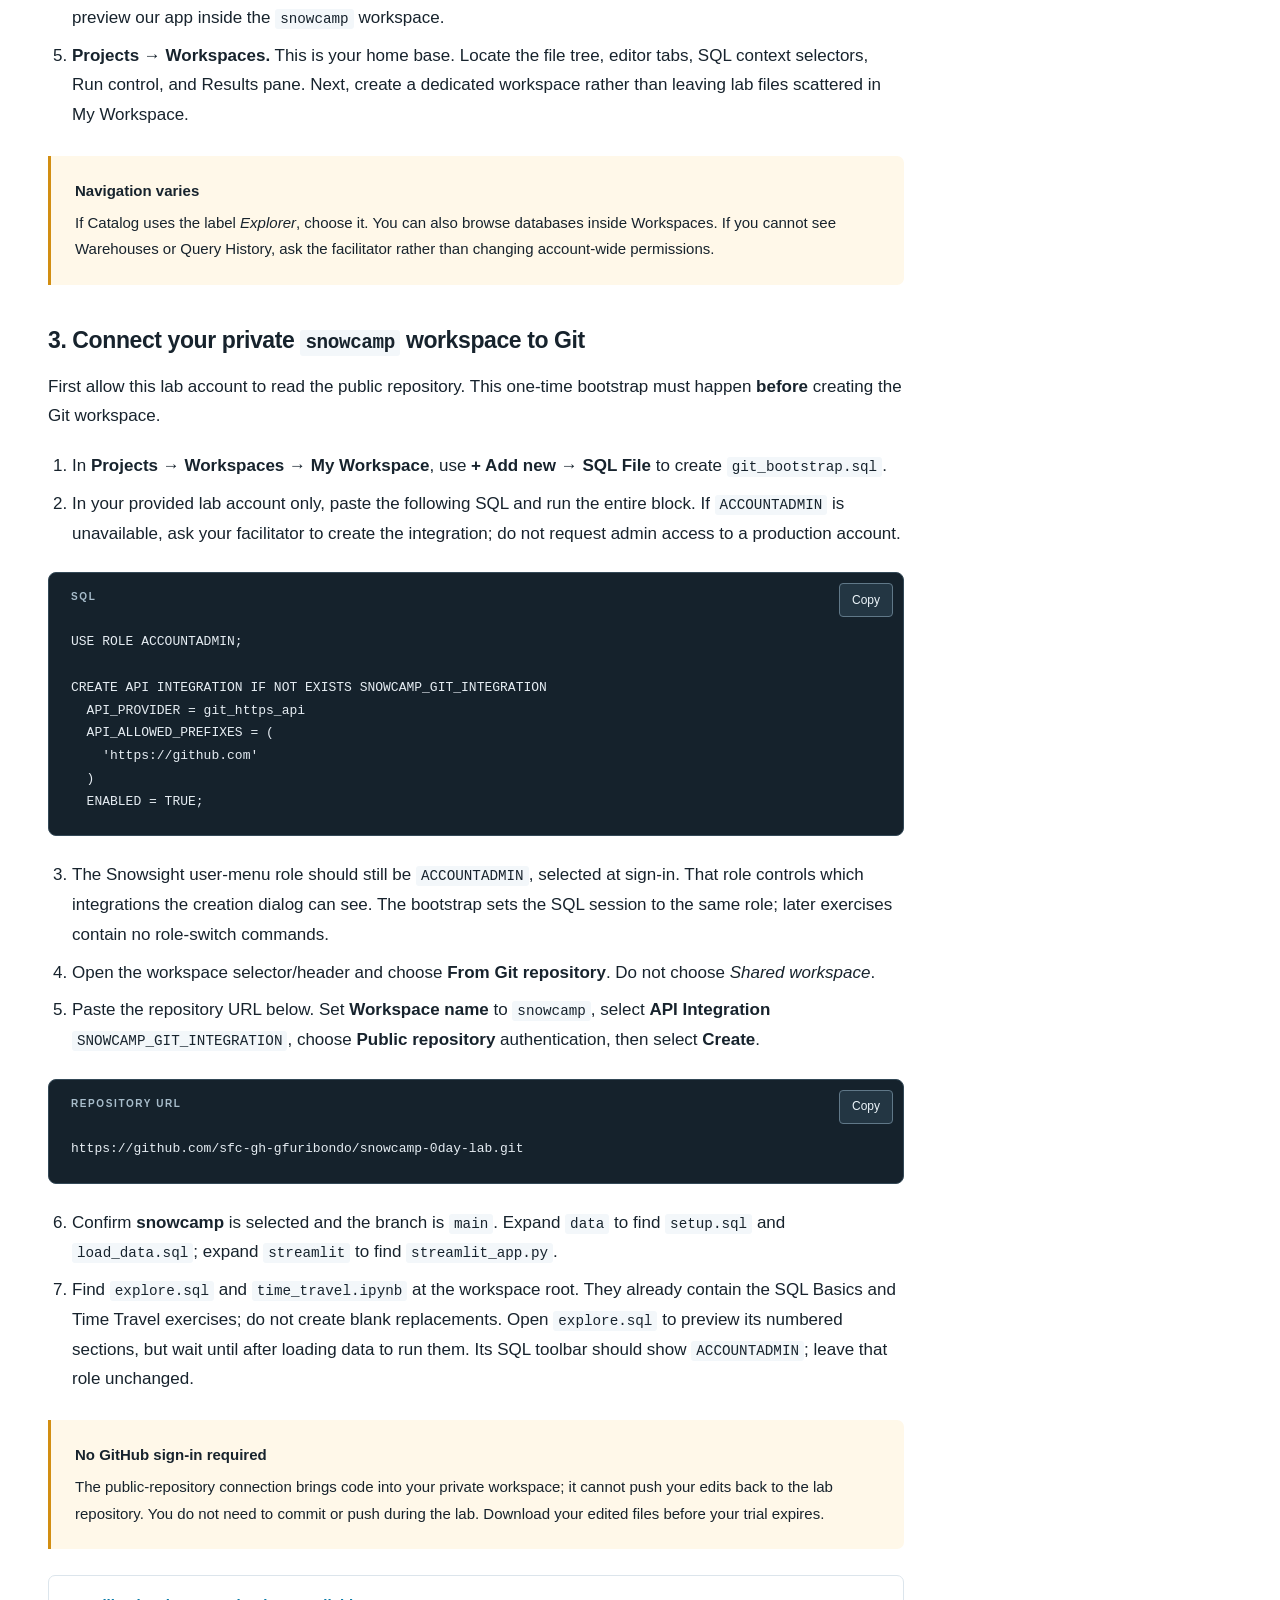
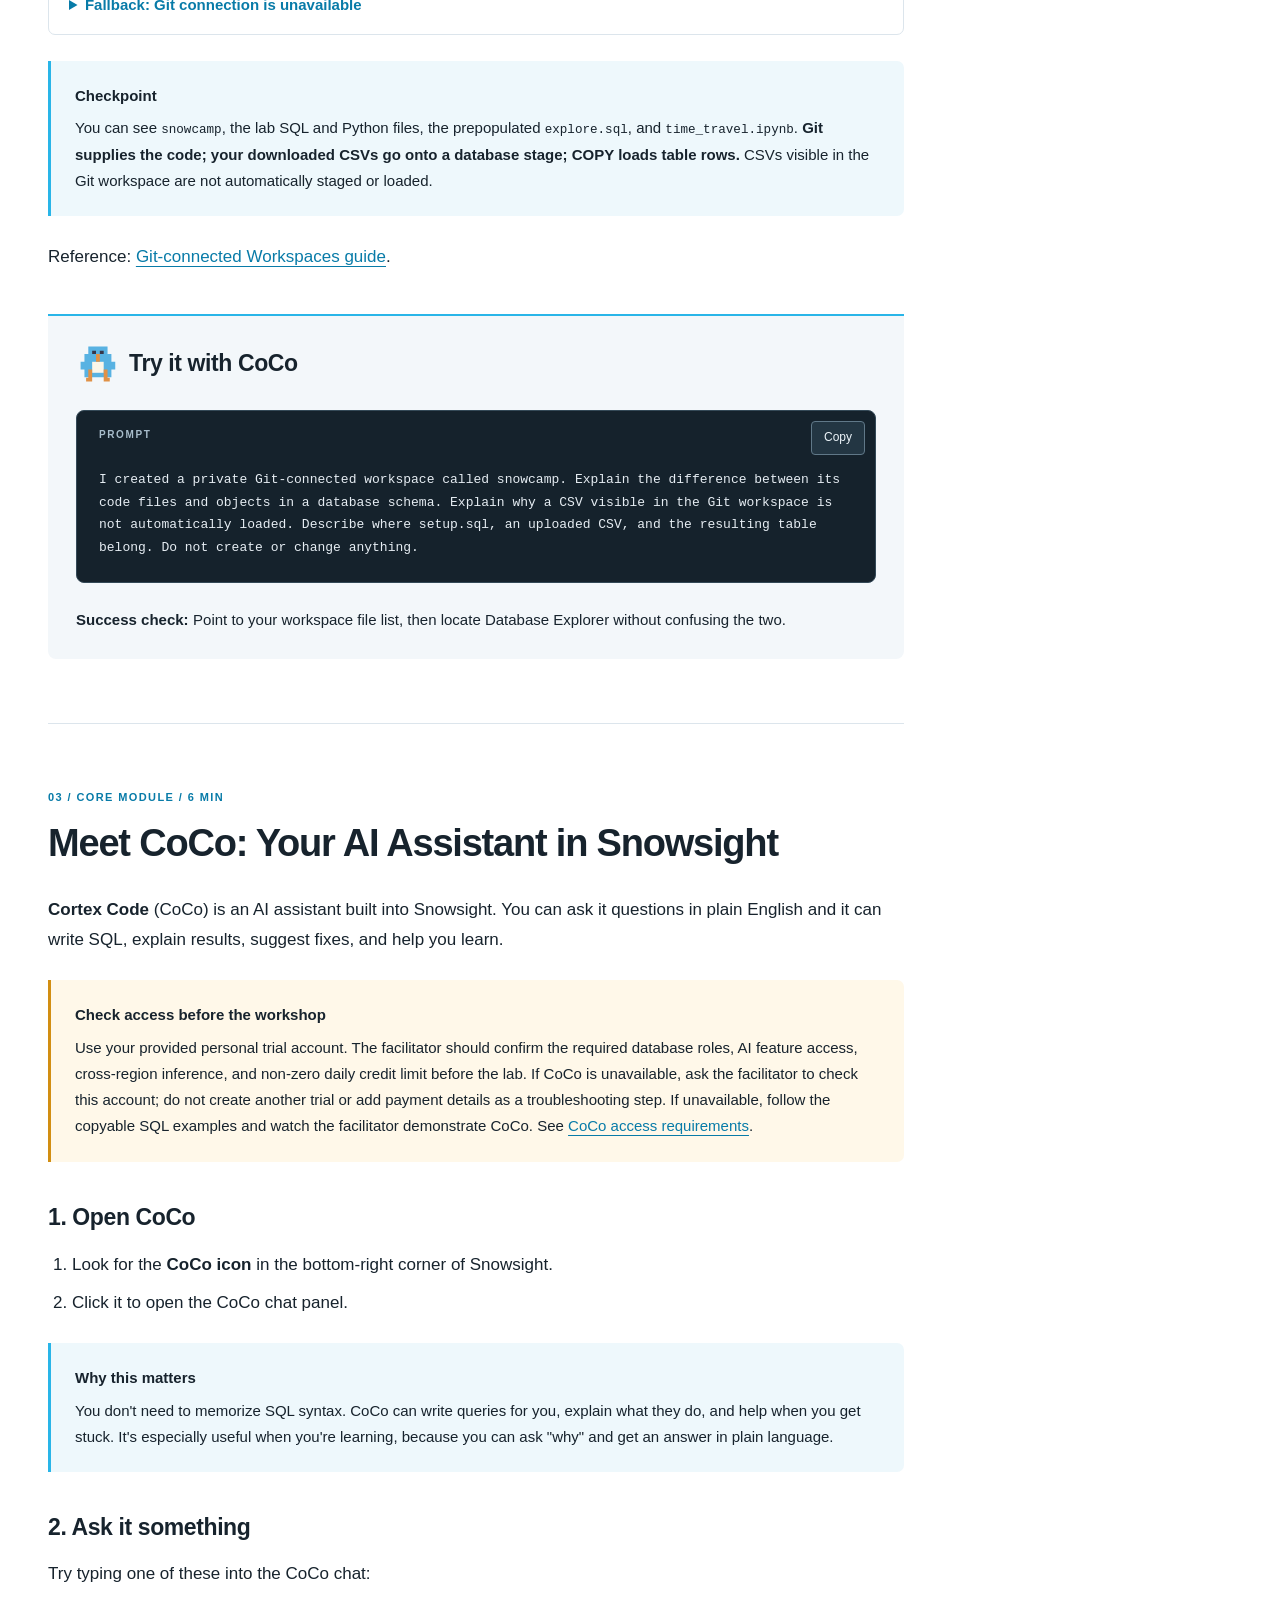
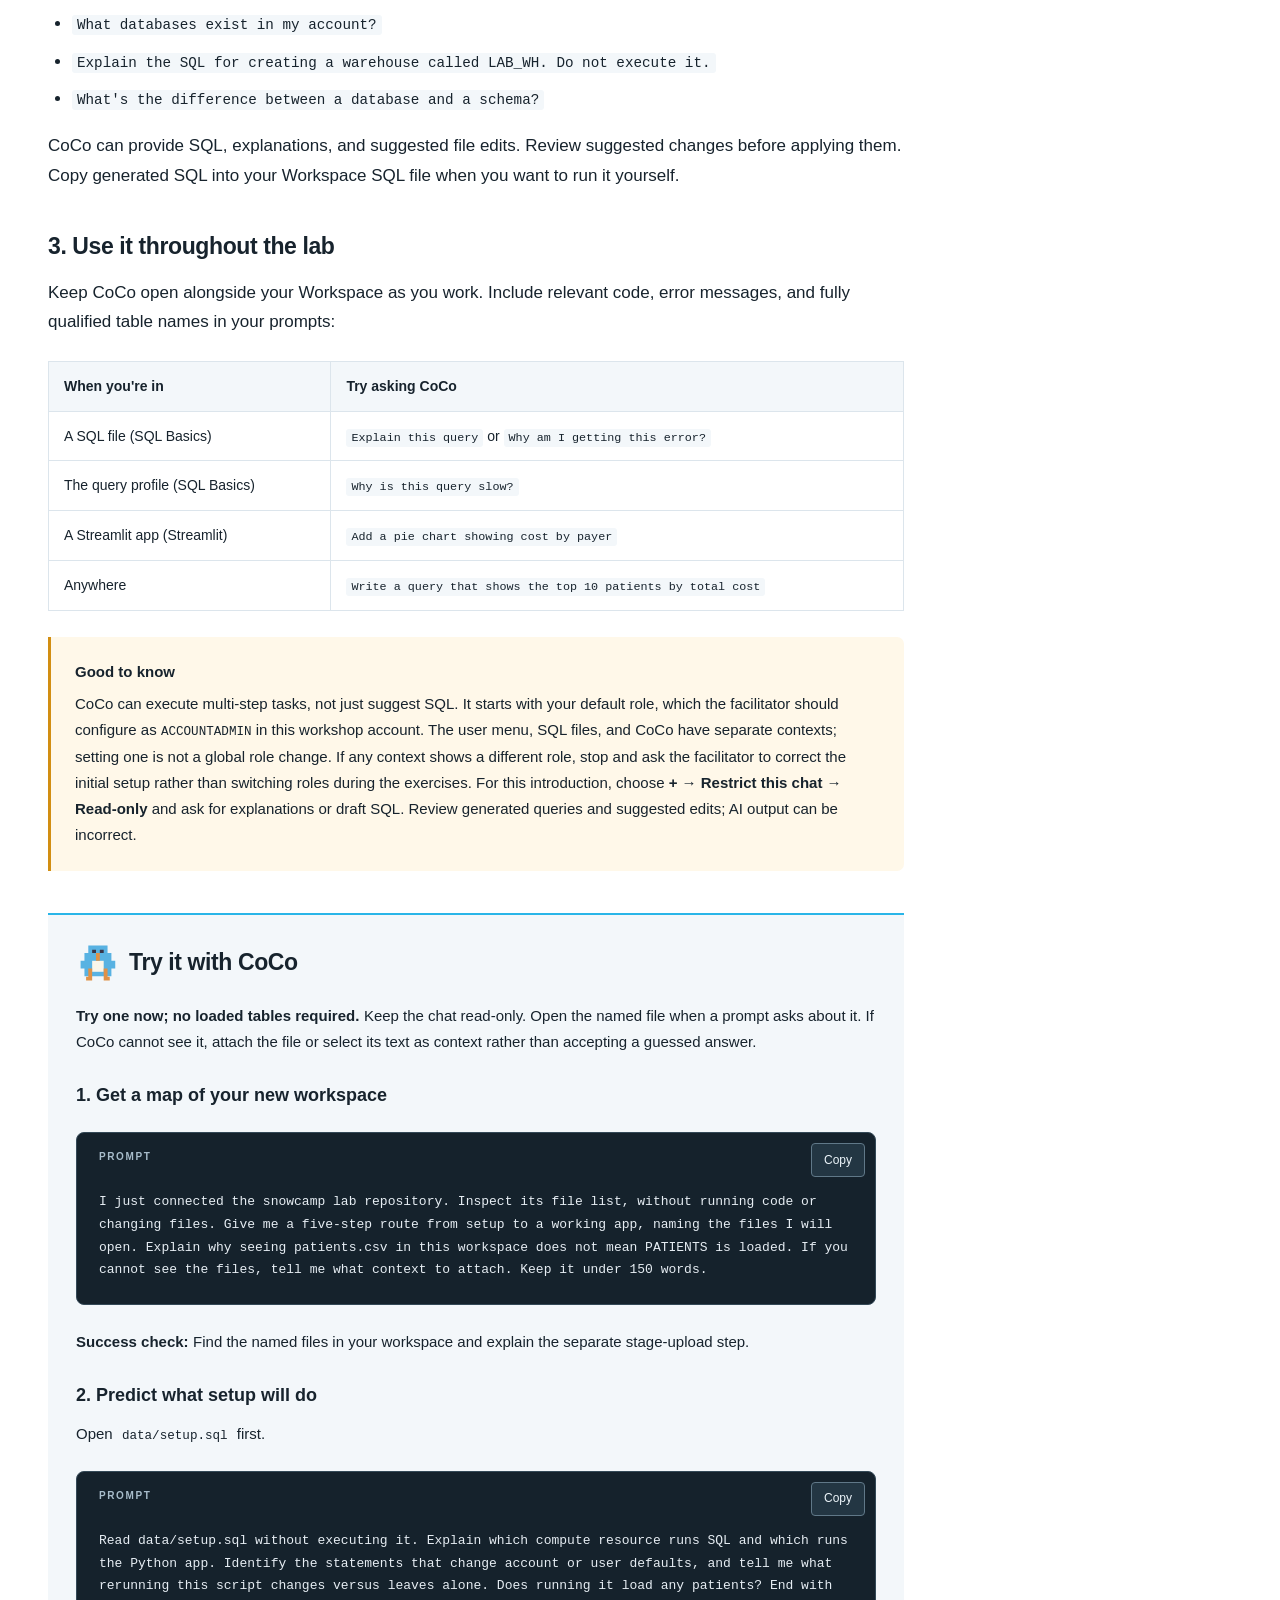
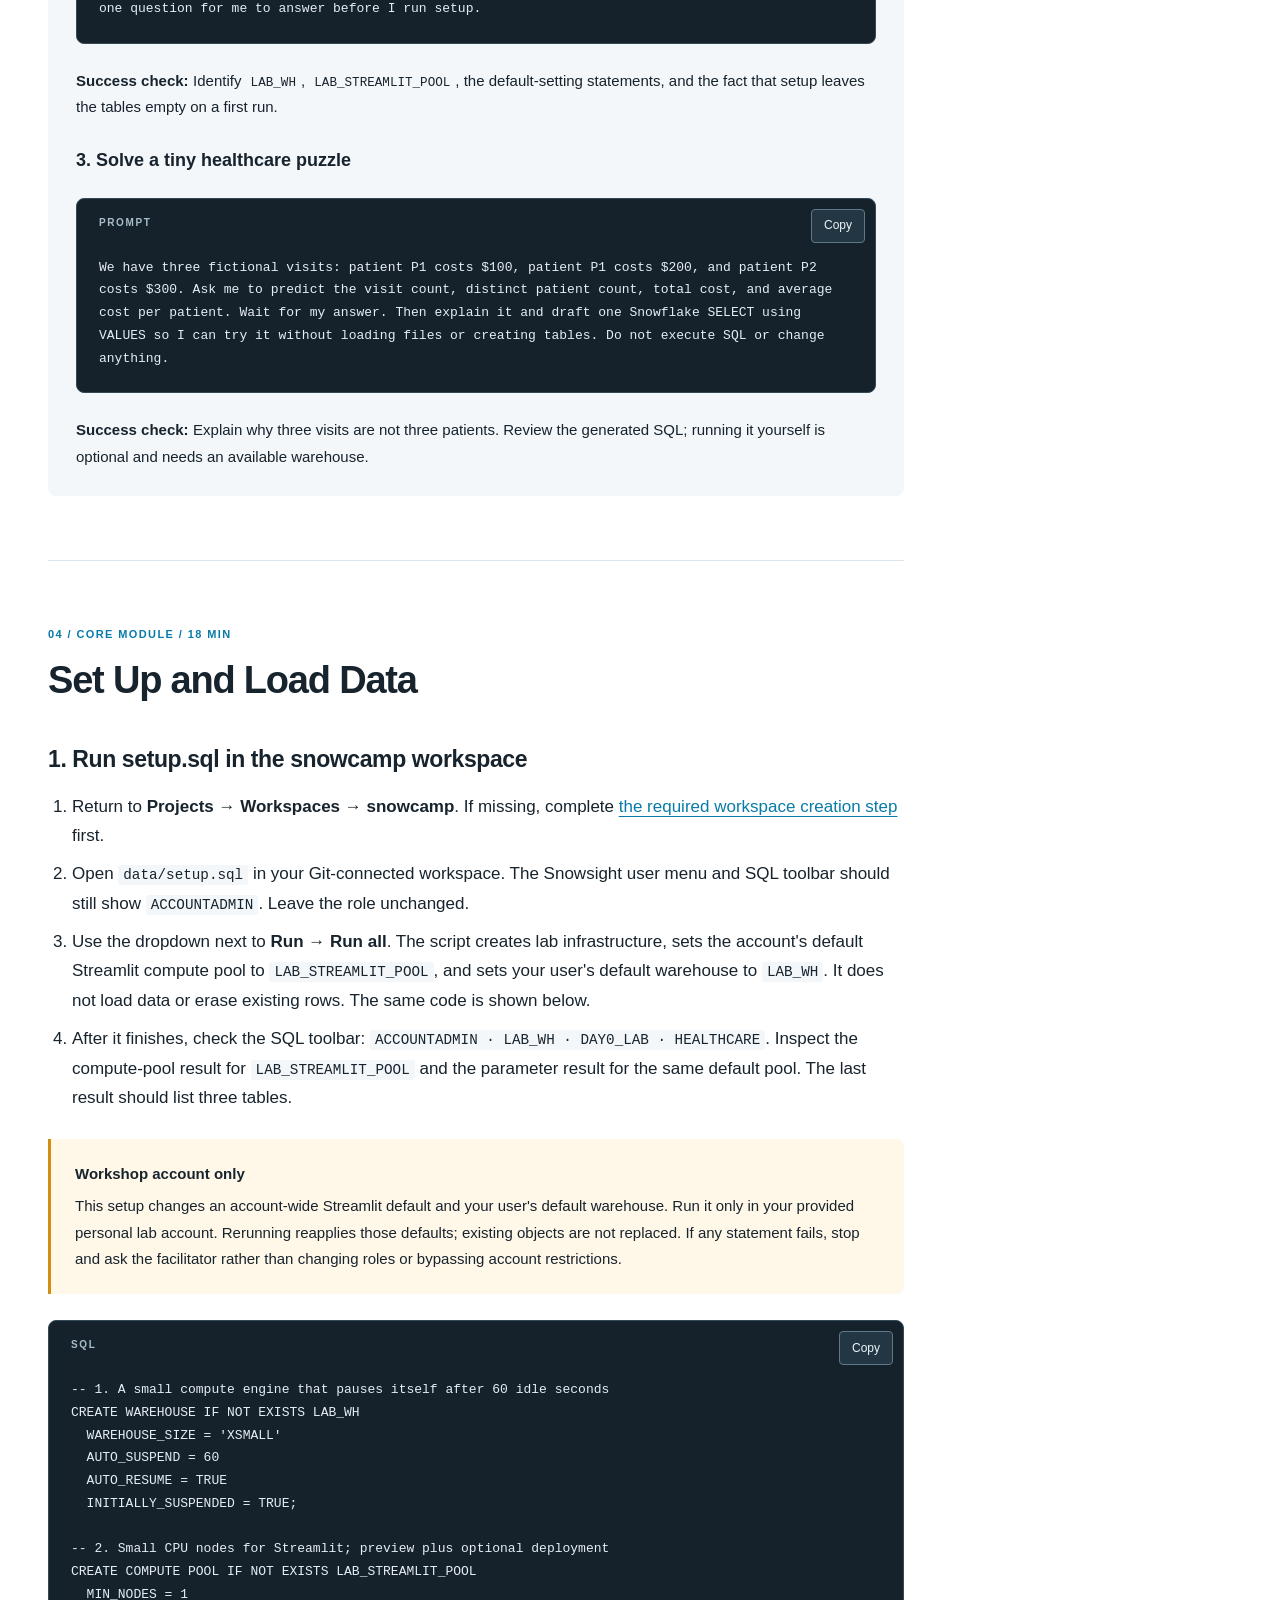
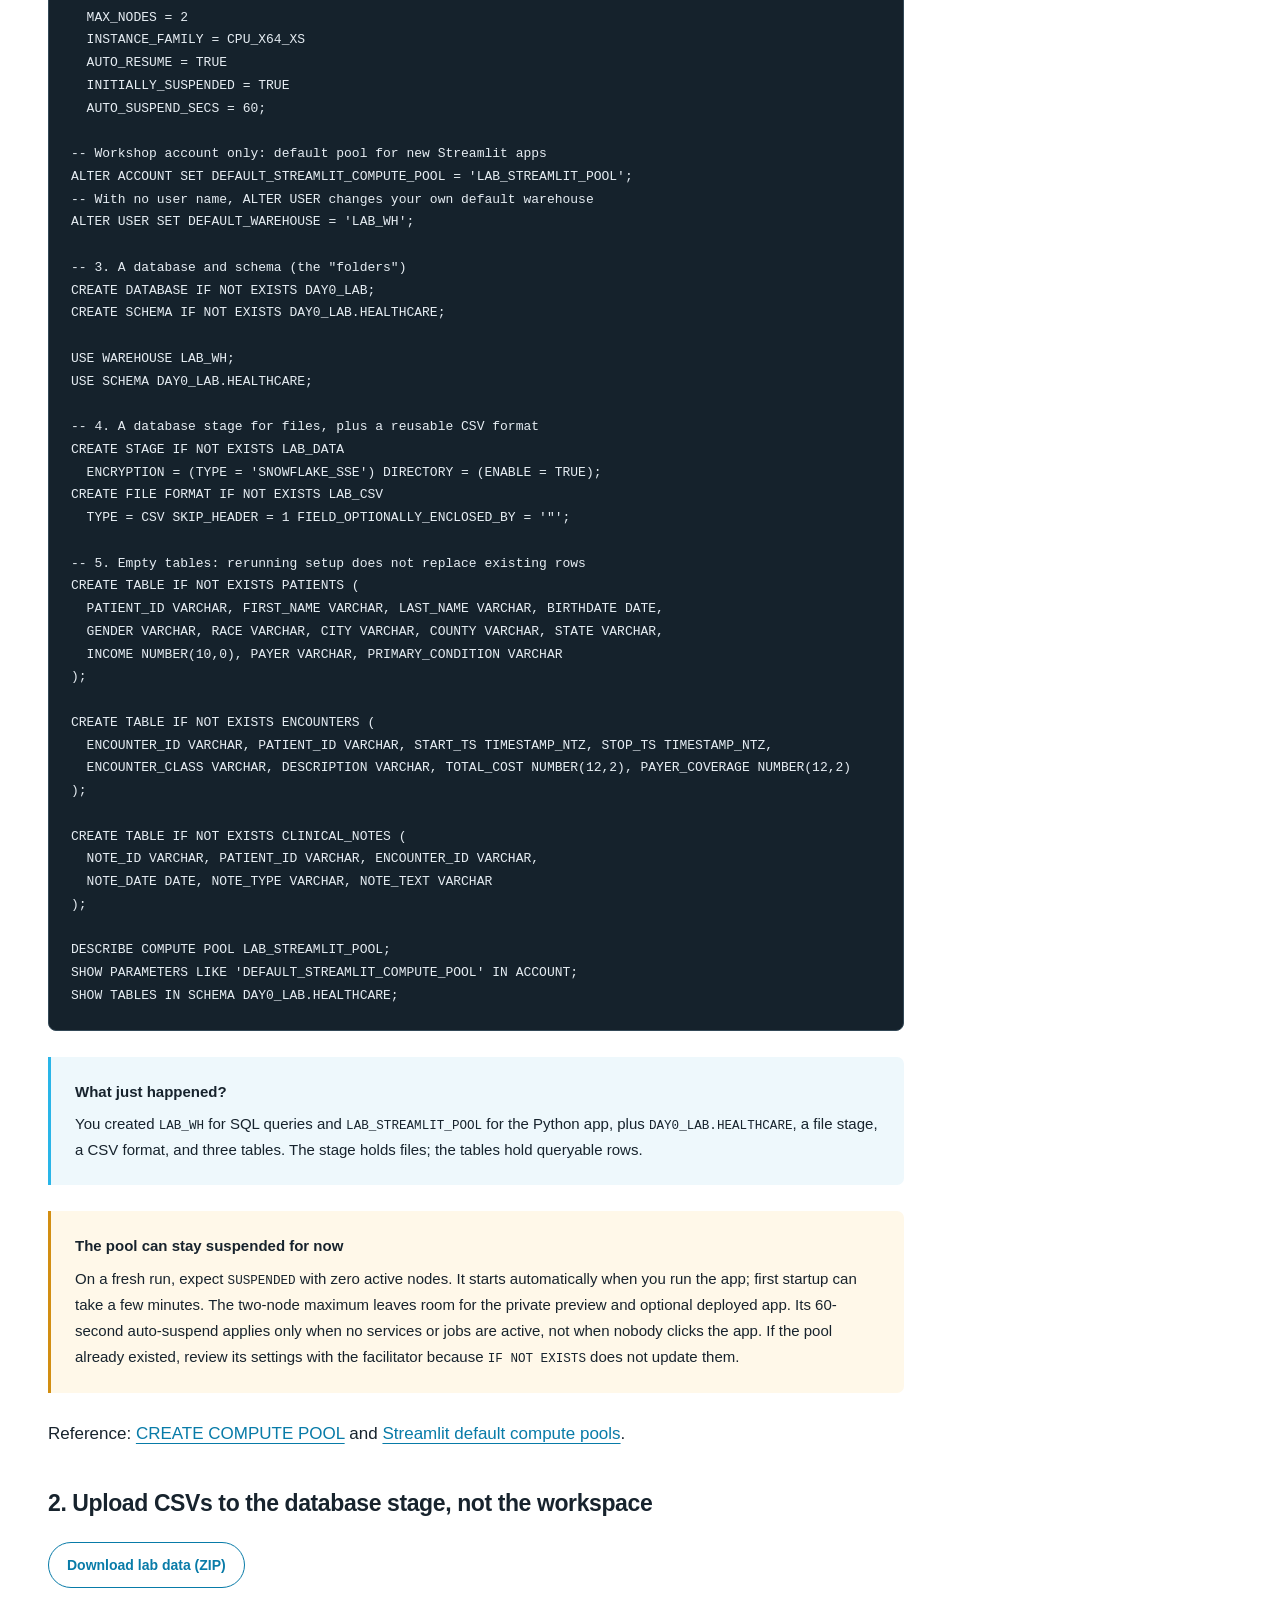
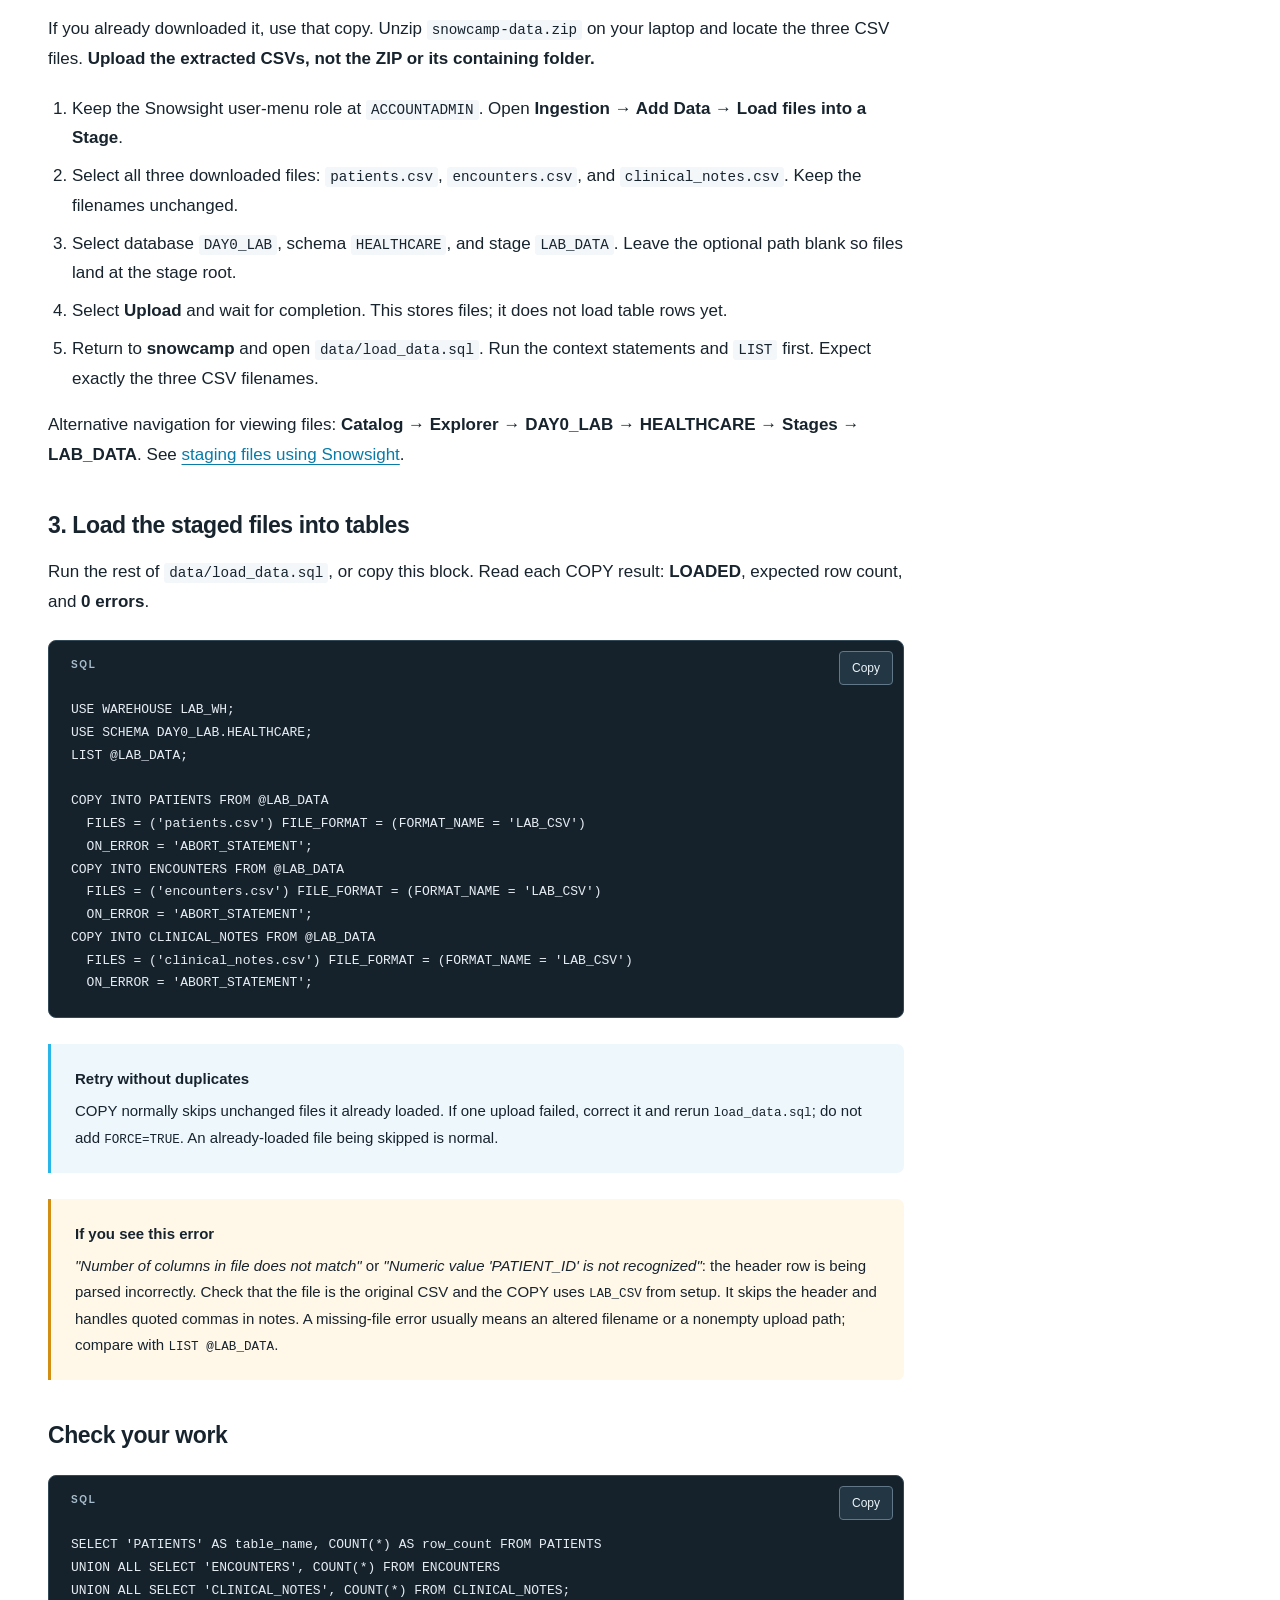
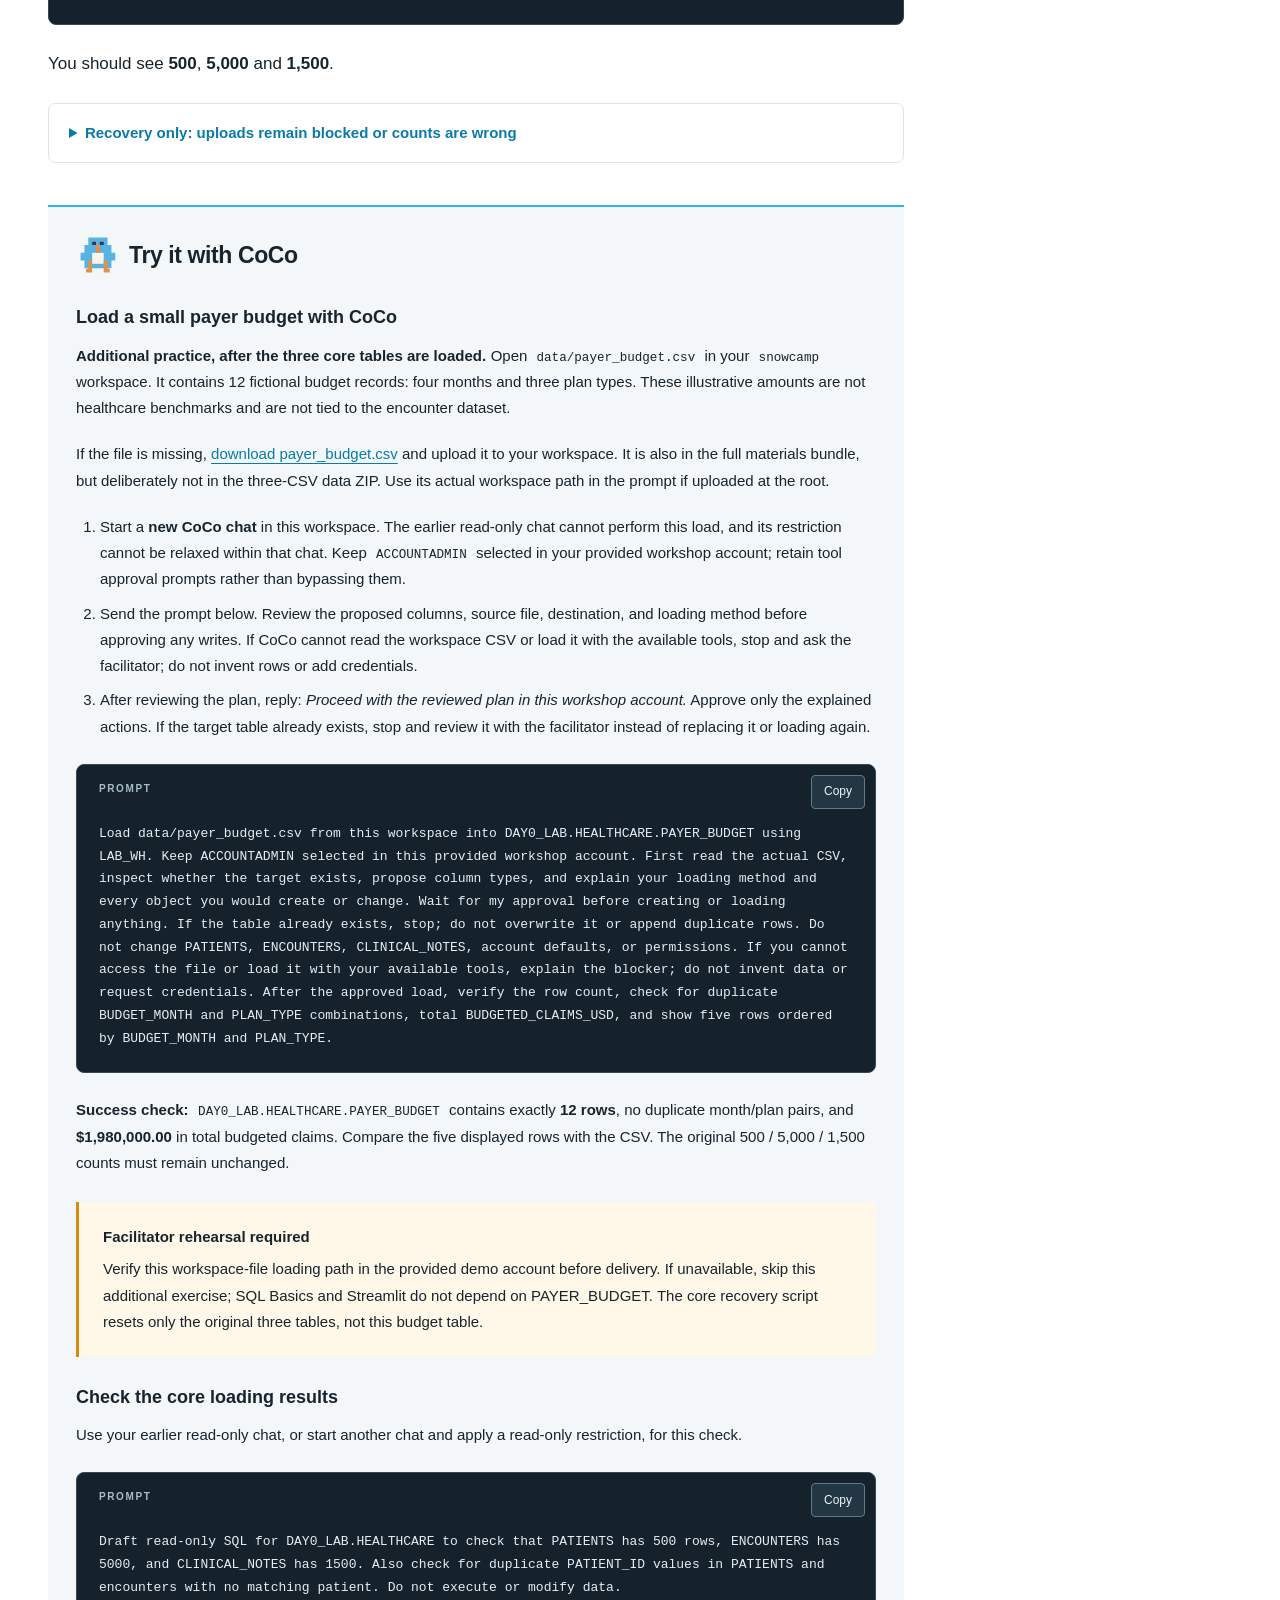
==== commit eb0beeeb: "feat(lab): allow all GitHub repos in Git integration Let participants connect other public GitHub re" ====
--- a/guide.html
+++ b/guide.html
@@ -240,7 +240,7 @@
 CREATE API INTEGRATION IF NOT EXISTS SNOWCAMP_GIT_INTEGRATION
   API_PROVIDER = git_https_api
   API_ALLOWED_PREFIXES = (
-    'https://github.com/sfc-gh-gfuribondo/snowcamp-0day-lab'
+    'https://github.com'
   )
   ENABLED = TRUE;</pre></div>
   <ol start="3">
@@ -721,6 +721,10 @@
   <div class="code"><pre>ALTER COMPUTE POOL LAB_STREAMLIT_POOL SUSPEND;</pre></div>
   <p>The pool is configured to auto-resume when used again, so reopening an app can restart it. Suspending <code>LAB_WH</code> alone does not suspend the pool. Your warehouse also pauses after 60 idle seconds; if it is still running, you can pause it now:</p>
   <div class="code"><pre>ALTER WAREHOUSE LAB_WH SUSPEND;</pre></div>
+  <details><summary>Optional: remove everything the lab created</summary>
+    <p>Only when you are completely finished, and only in your provided workshop account. First download any work you want to keep, close app tabs, and suspend the notebook service. Then open <code>data/teardown.sql</code> in <code>snowcamp</code> (or <a href="data/teardown.sql" download>download teardown.sql</a>) and run the entire file with <code>ACCOUNTADMIN</code> still selected.</p>
+    <p>It <strong>permanently drops</strong> <code>DAY0_LAB</code> (all tables, the view, stage files, and any deployed app), <code>CARE_TEAM</code>, <code>LAB_STREAMLIT_POOL</code>, <code>LAB_WH</code>, and <code>SNOWCAMP_GIT_INTEGRATION</code>, and clears the Streamlit pool and warehouse defaults set by setup. Afterward the <code>snowcamp</code> workspace can no longer sync from Git; delete it separately if wanted.</p>
+  </details>
 
   <h3>Next course: Cortex AI Lab</h3>
   <p>This is a <strong>skills prerequisite, not a shared-data continuation</strong> of the
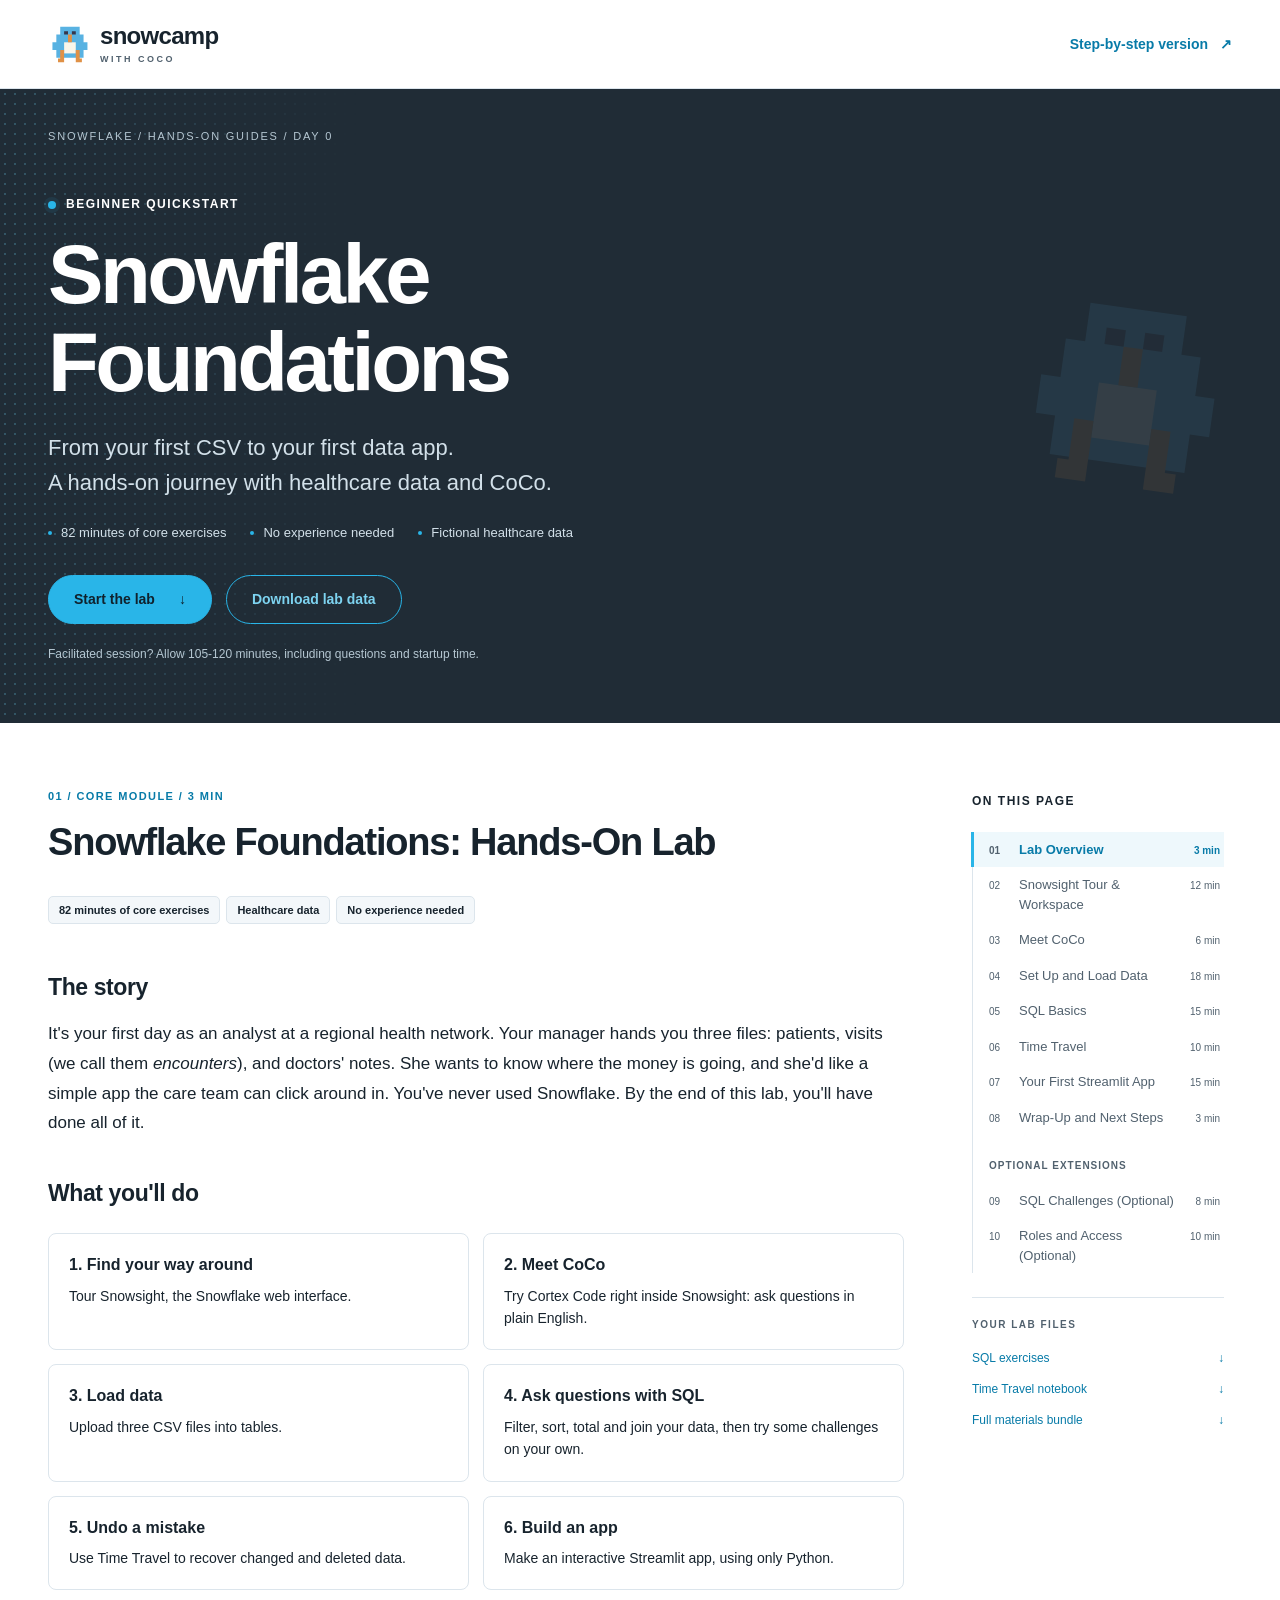
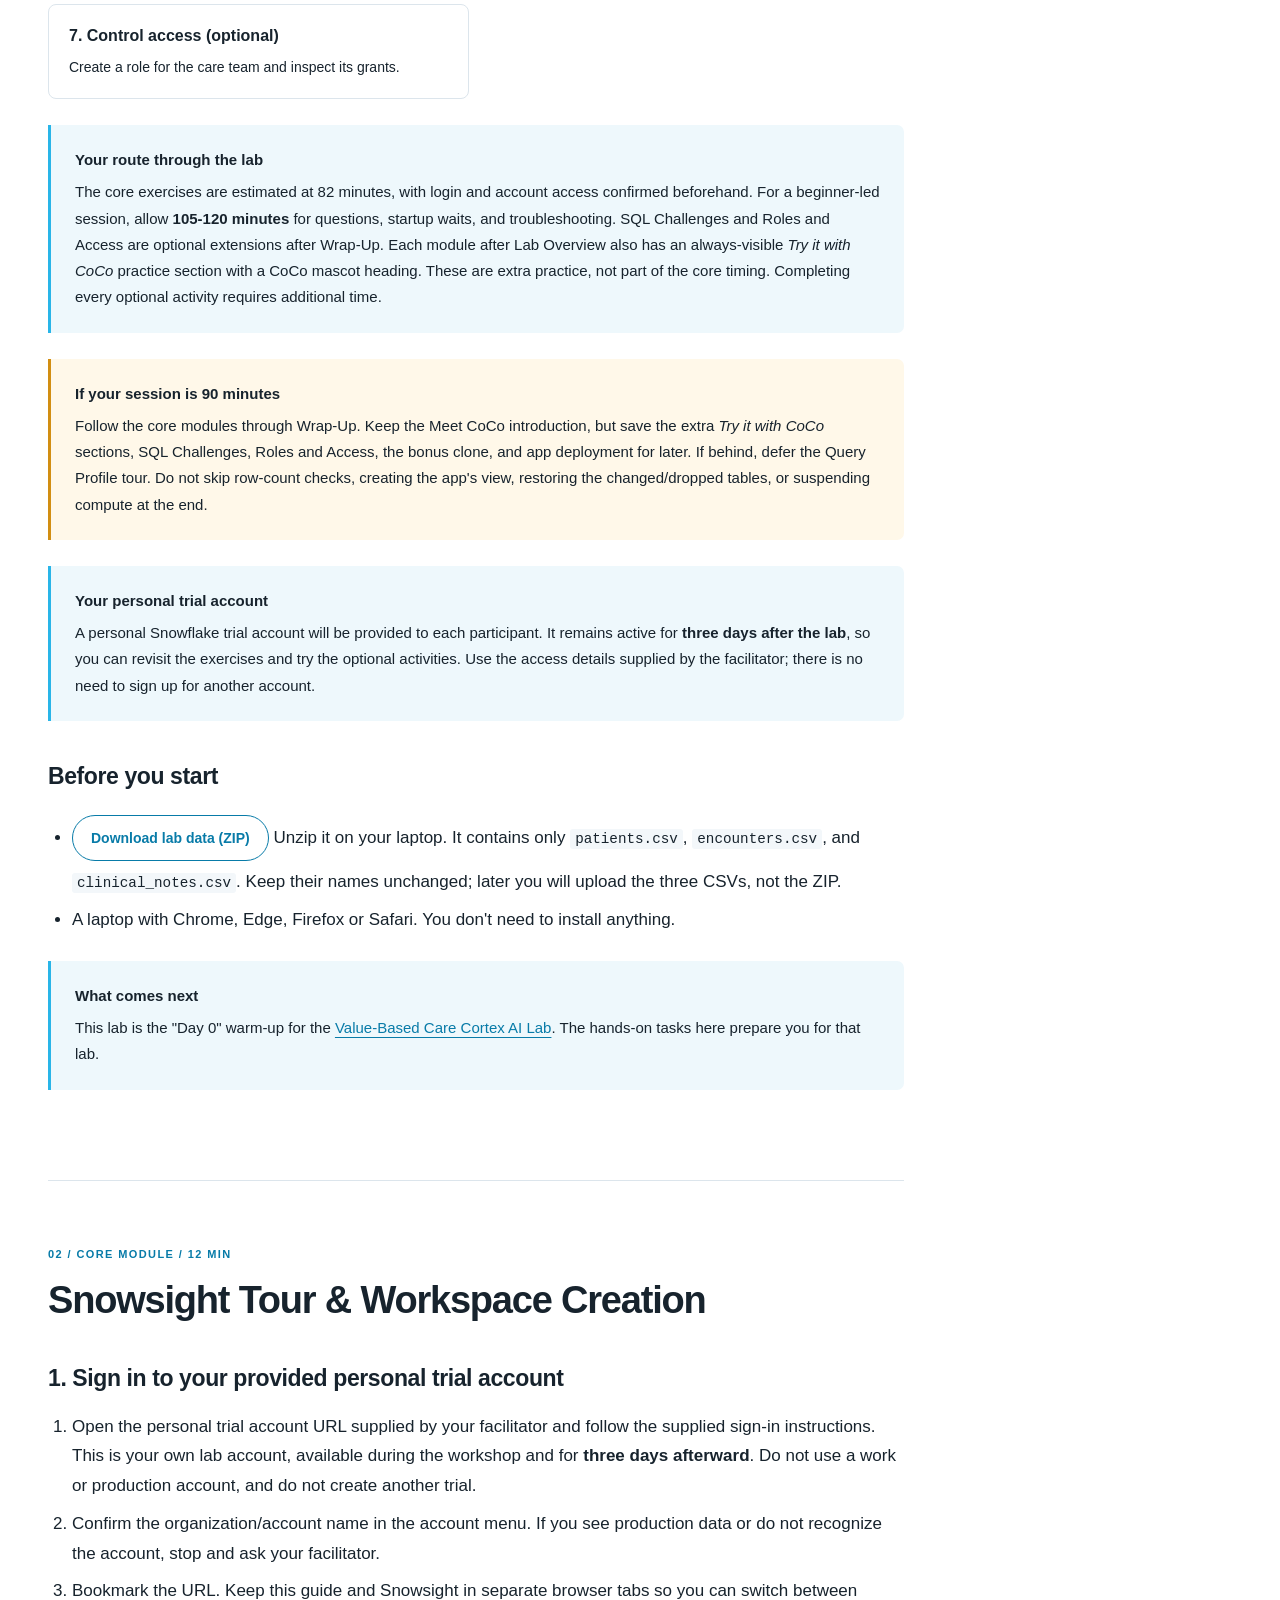
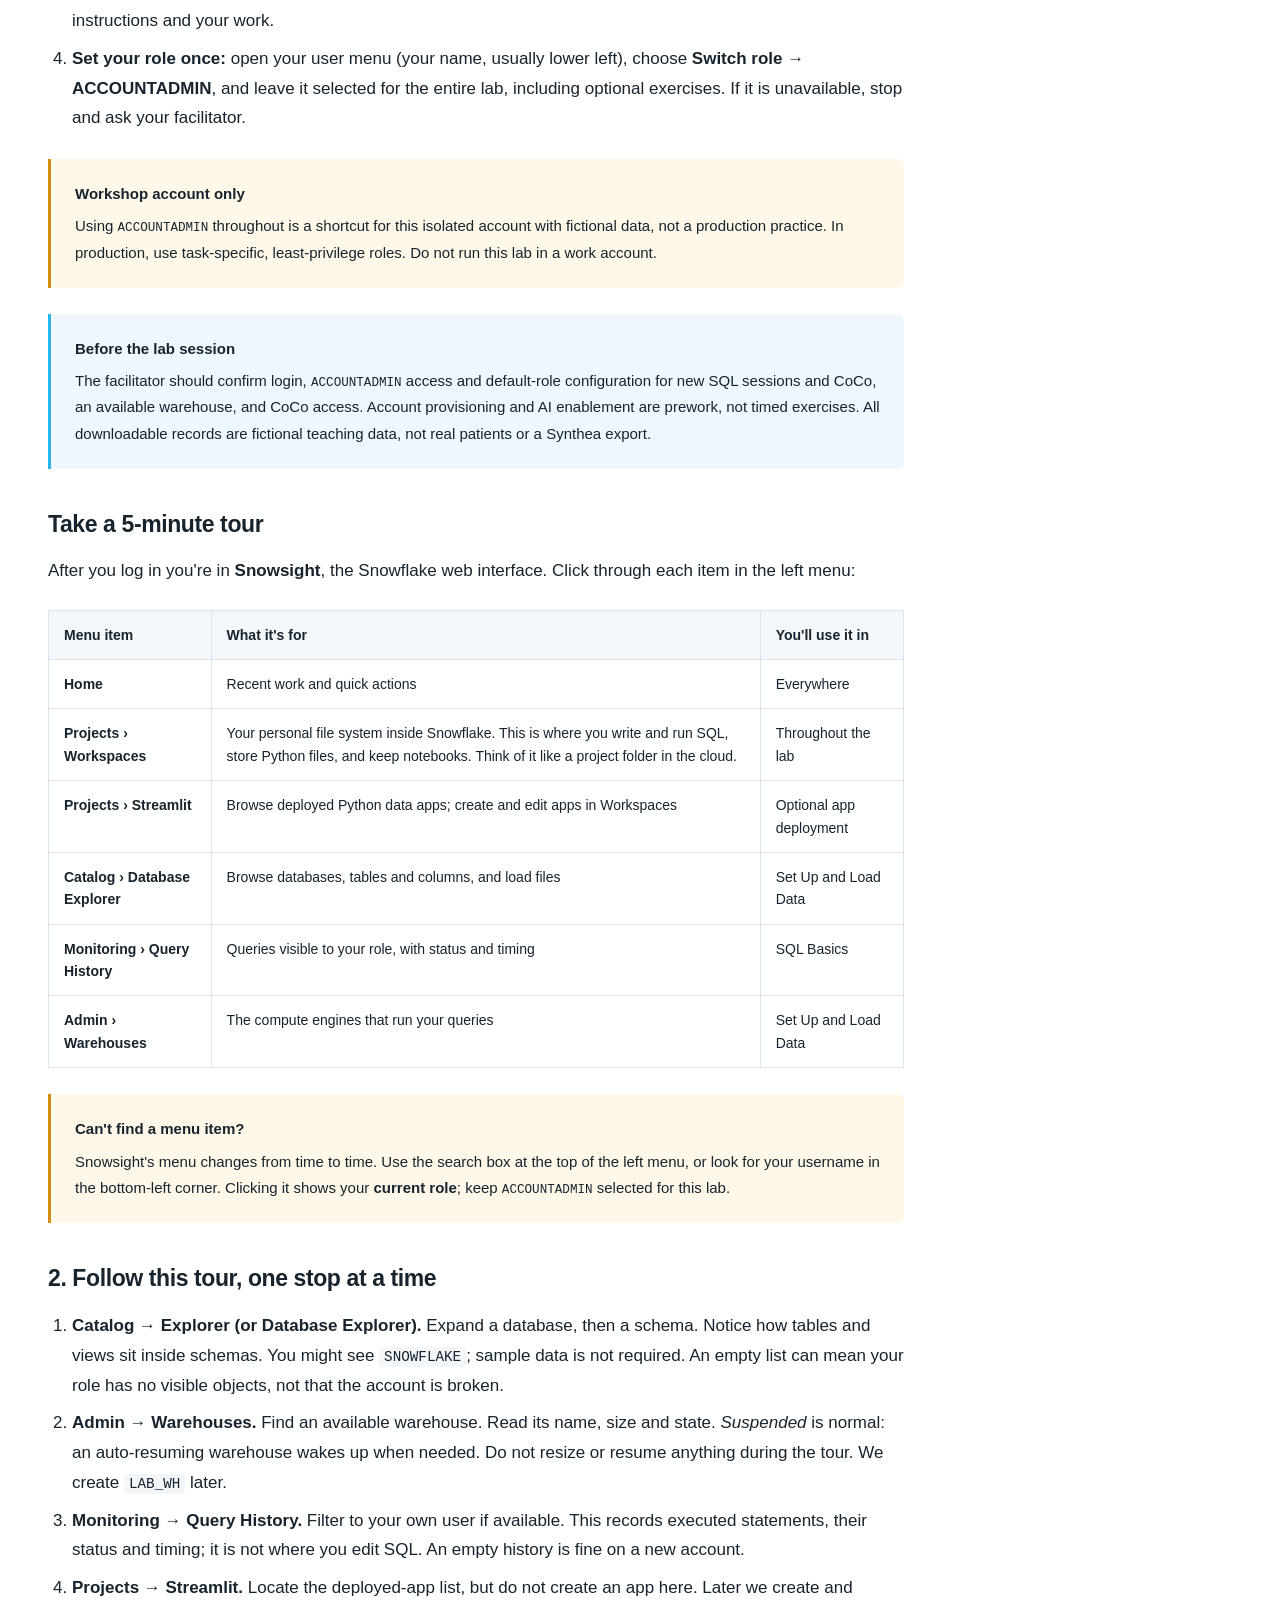
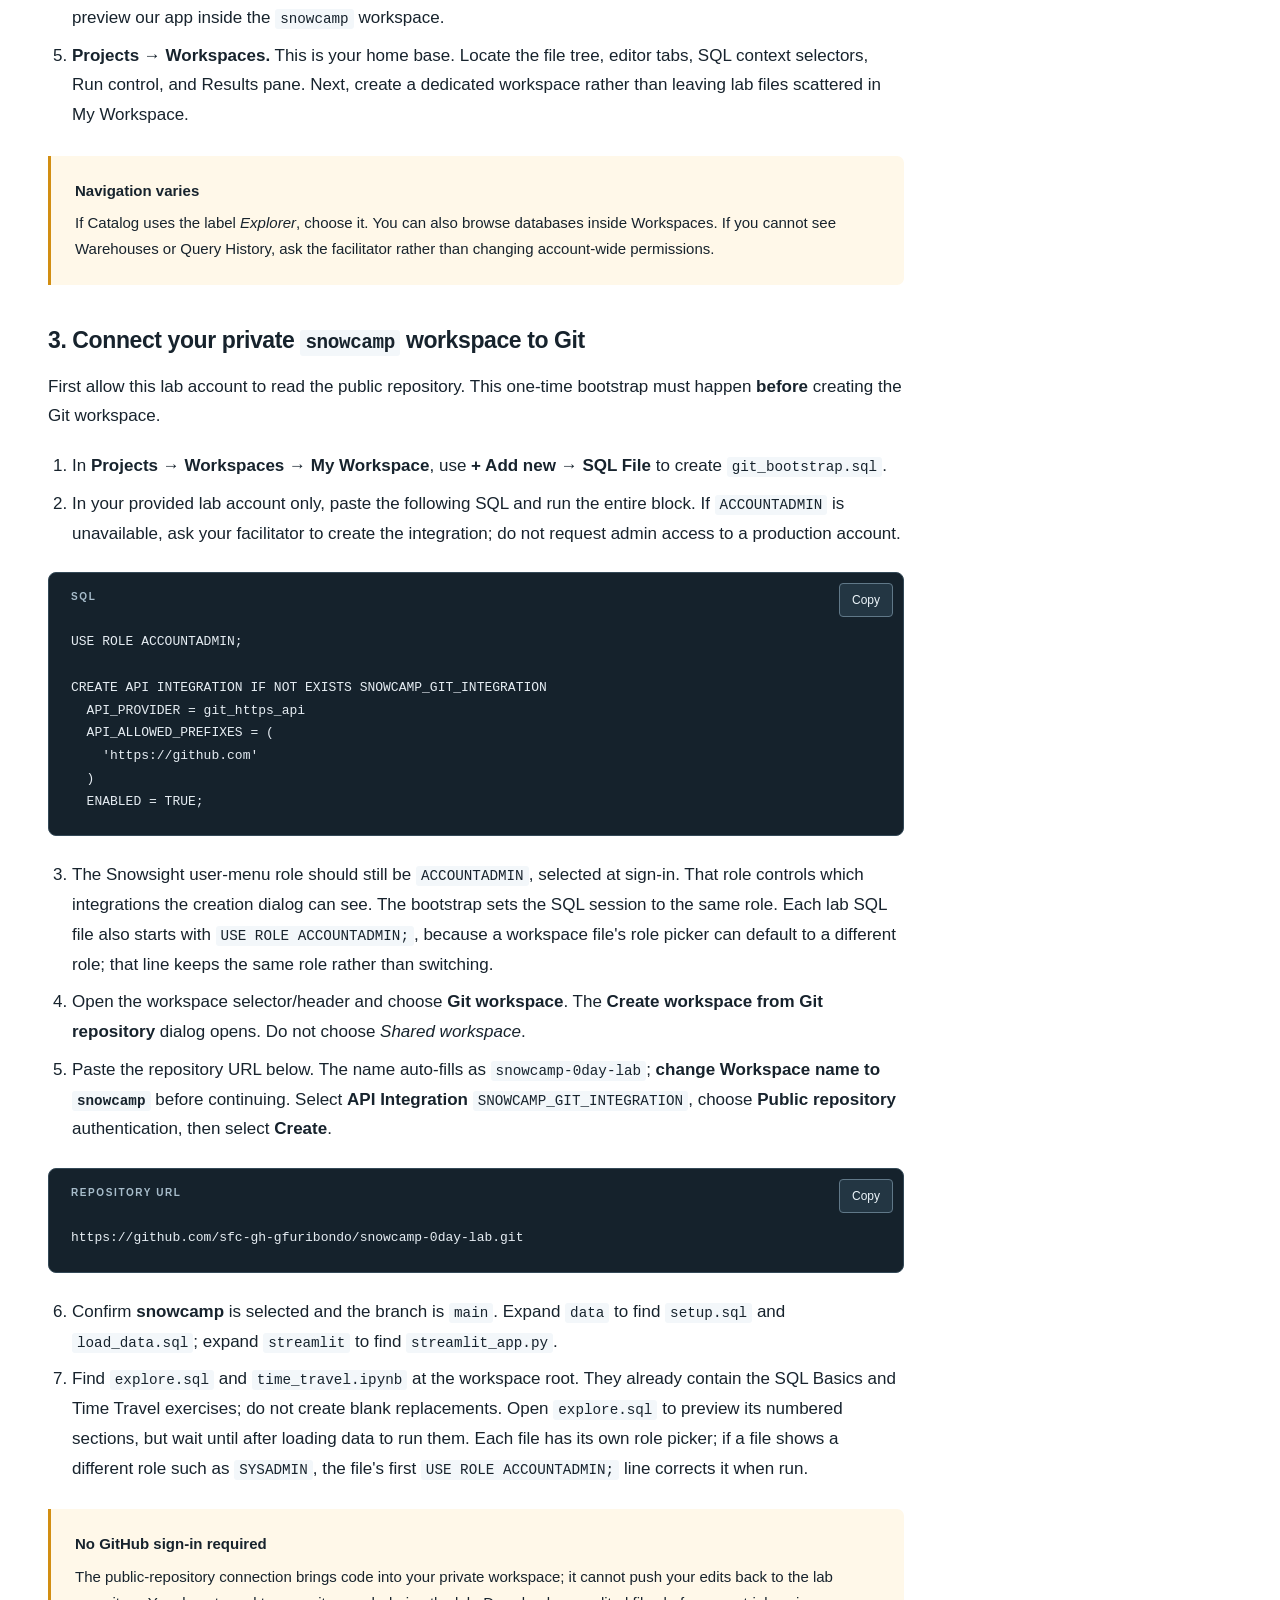
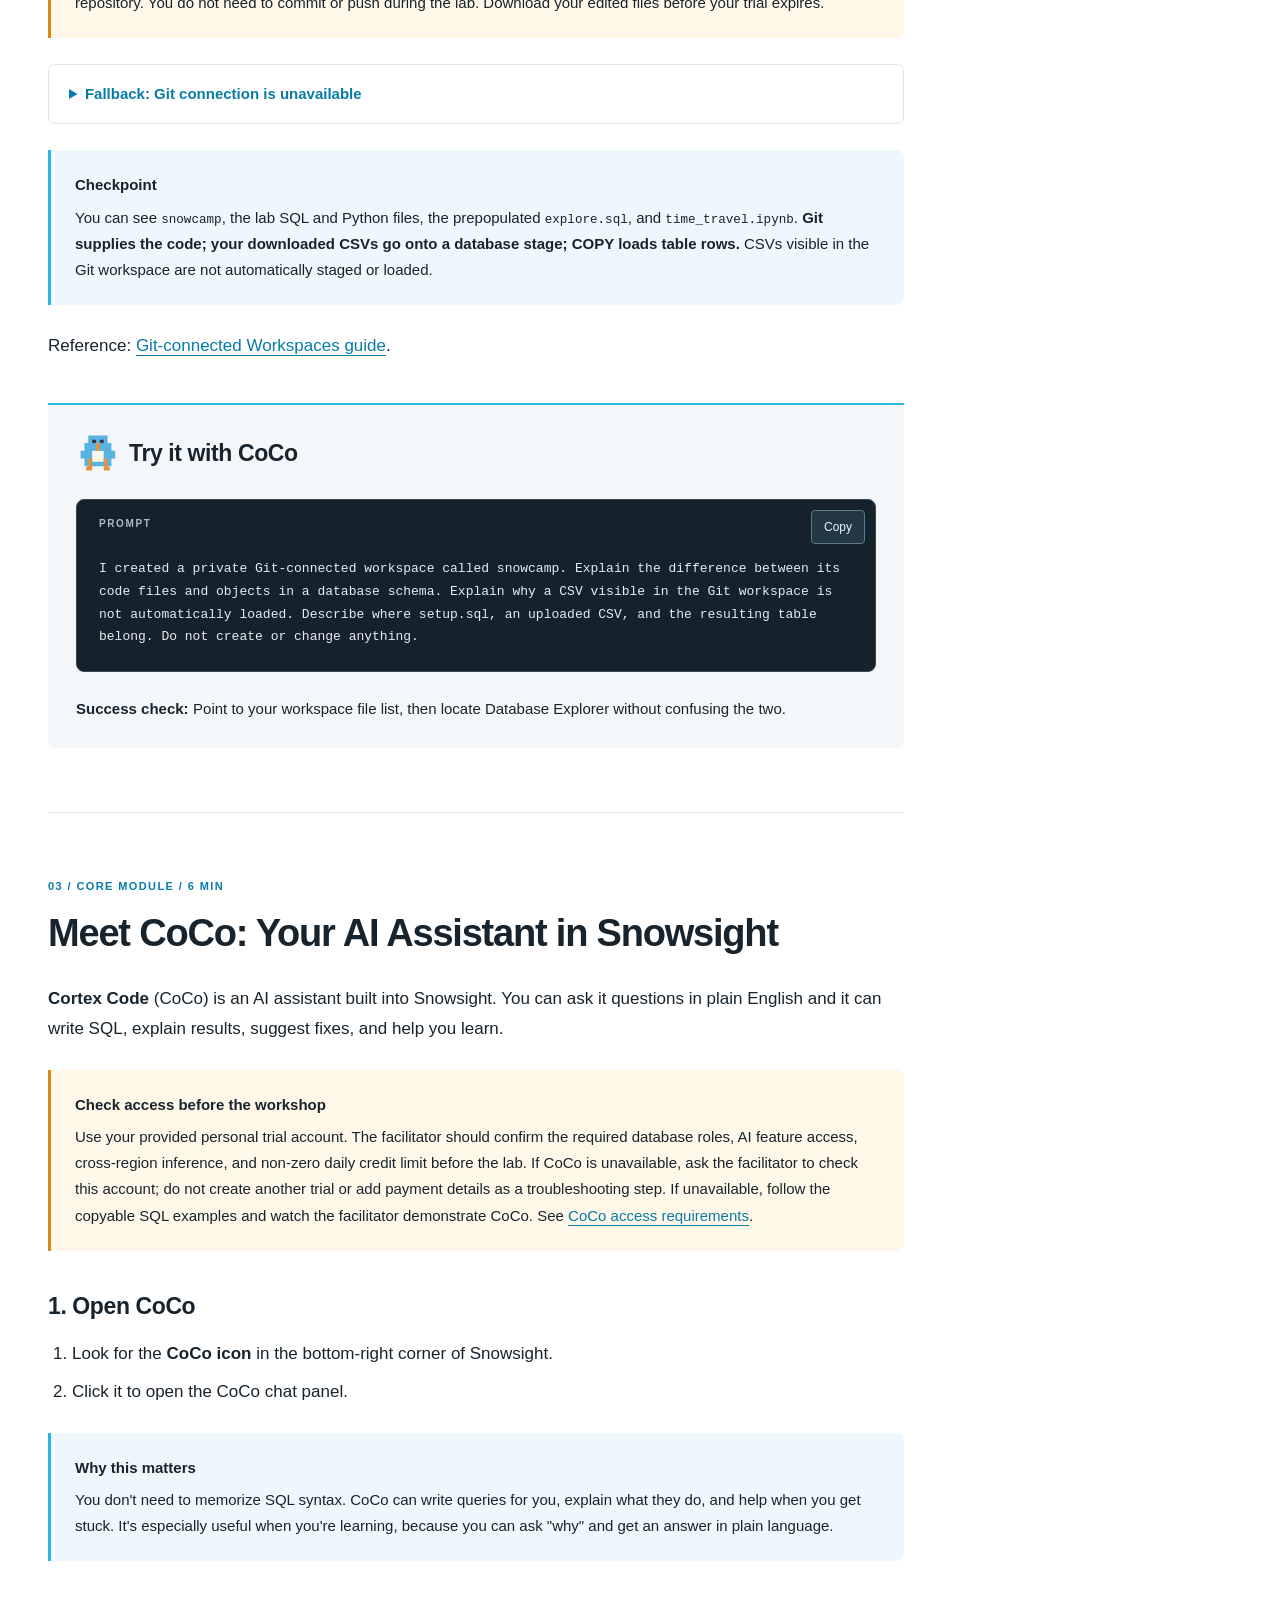
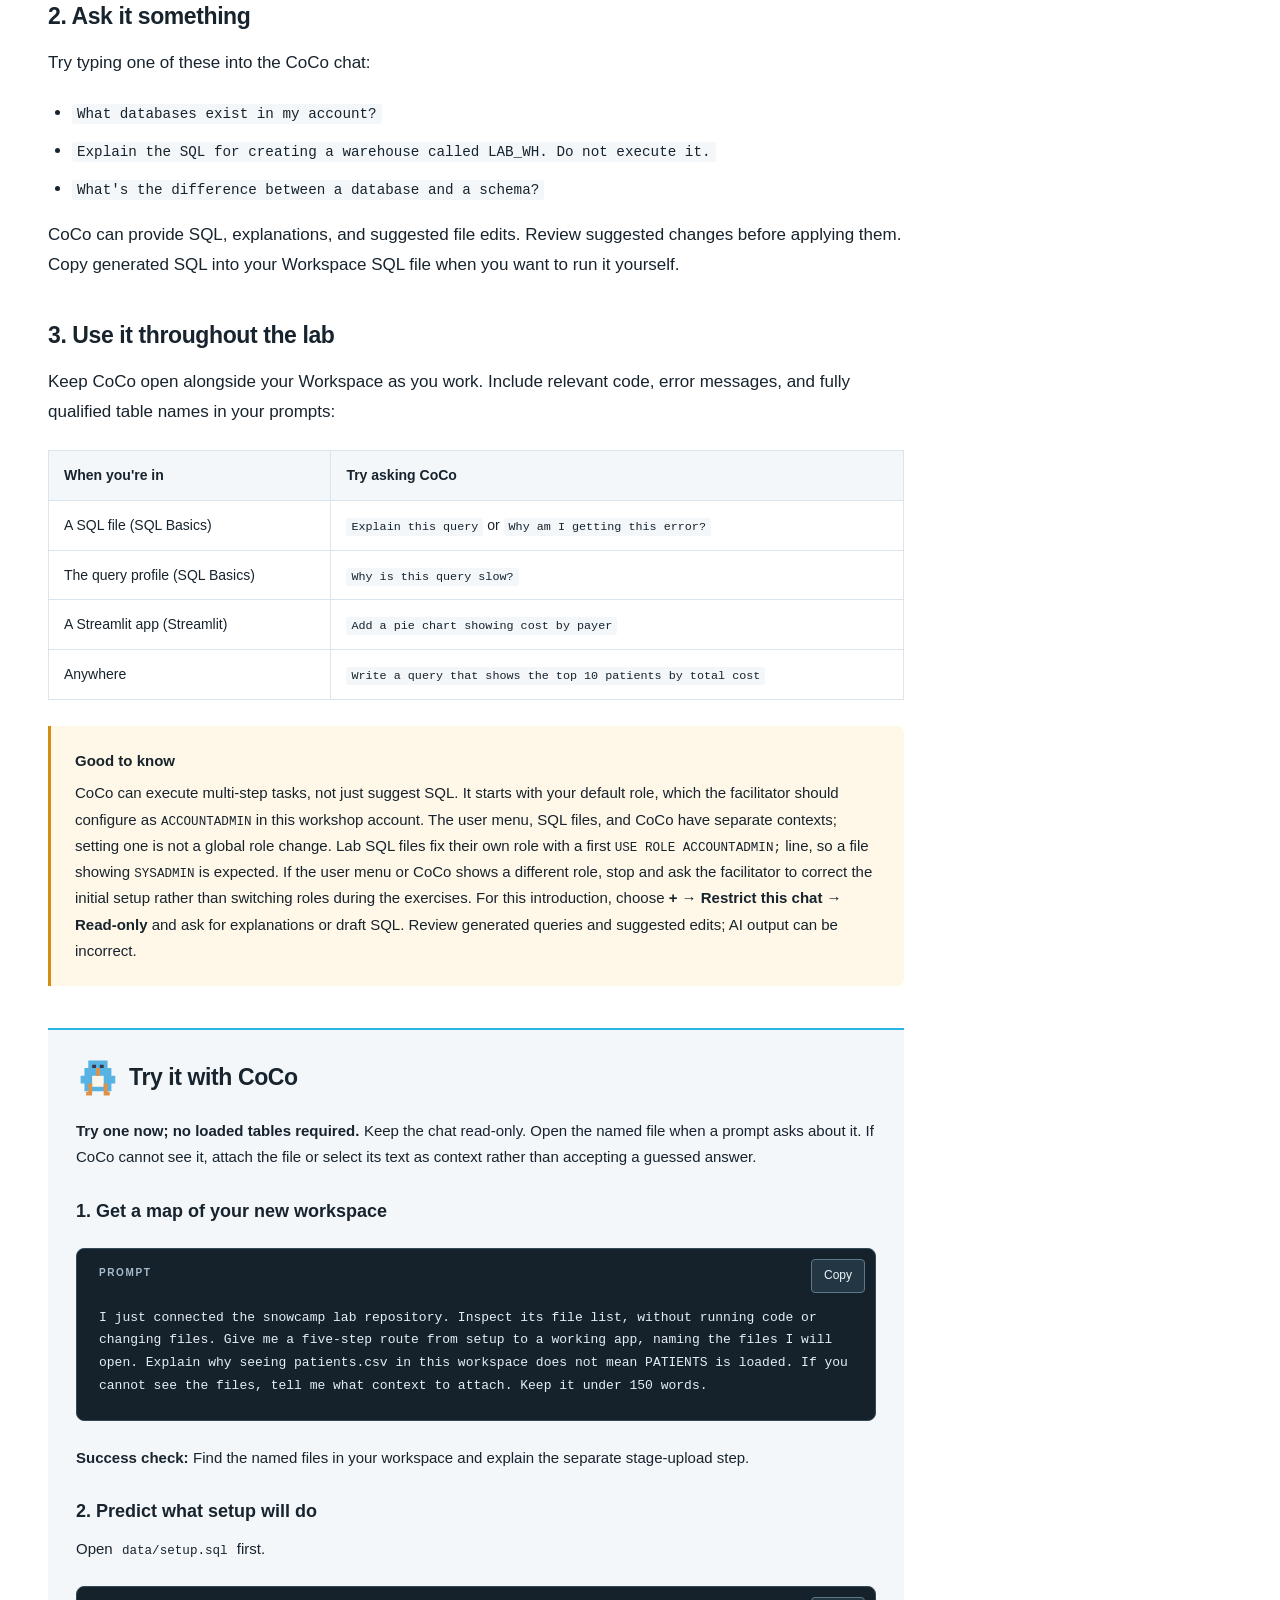
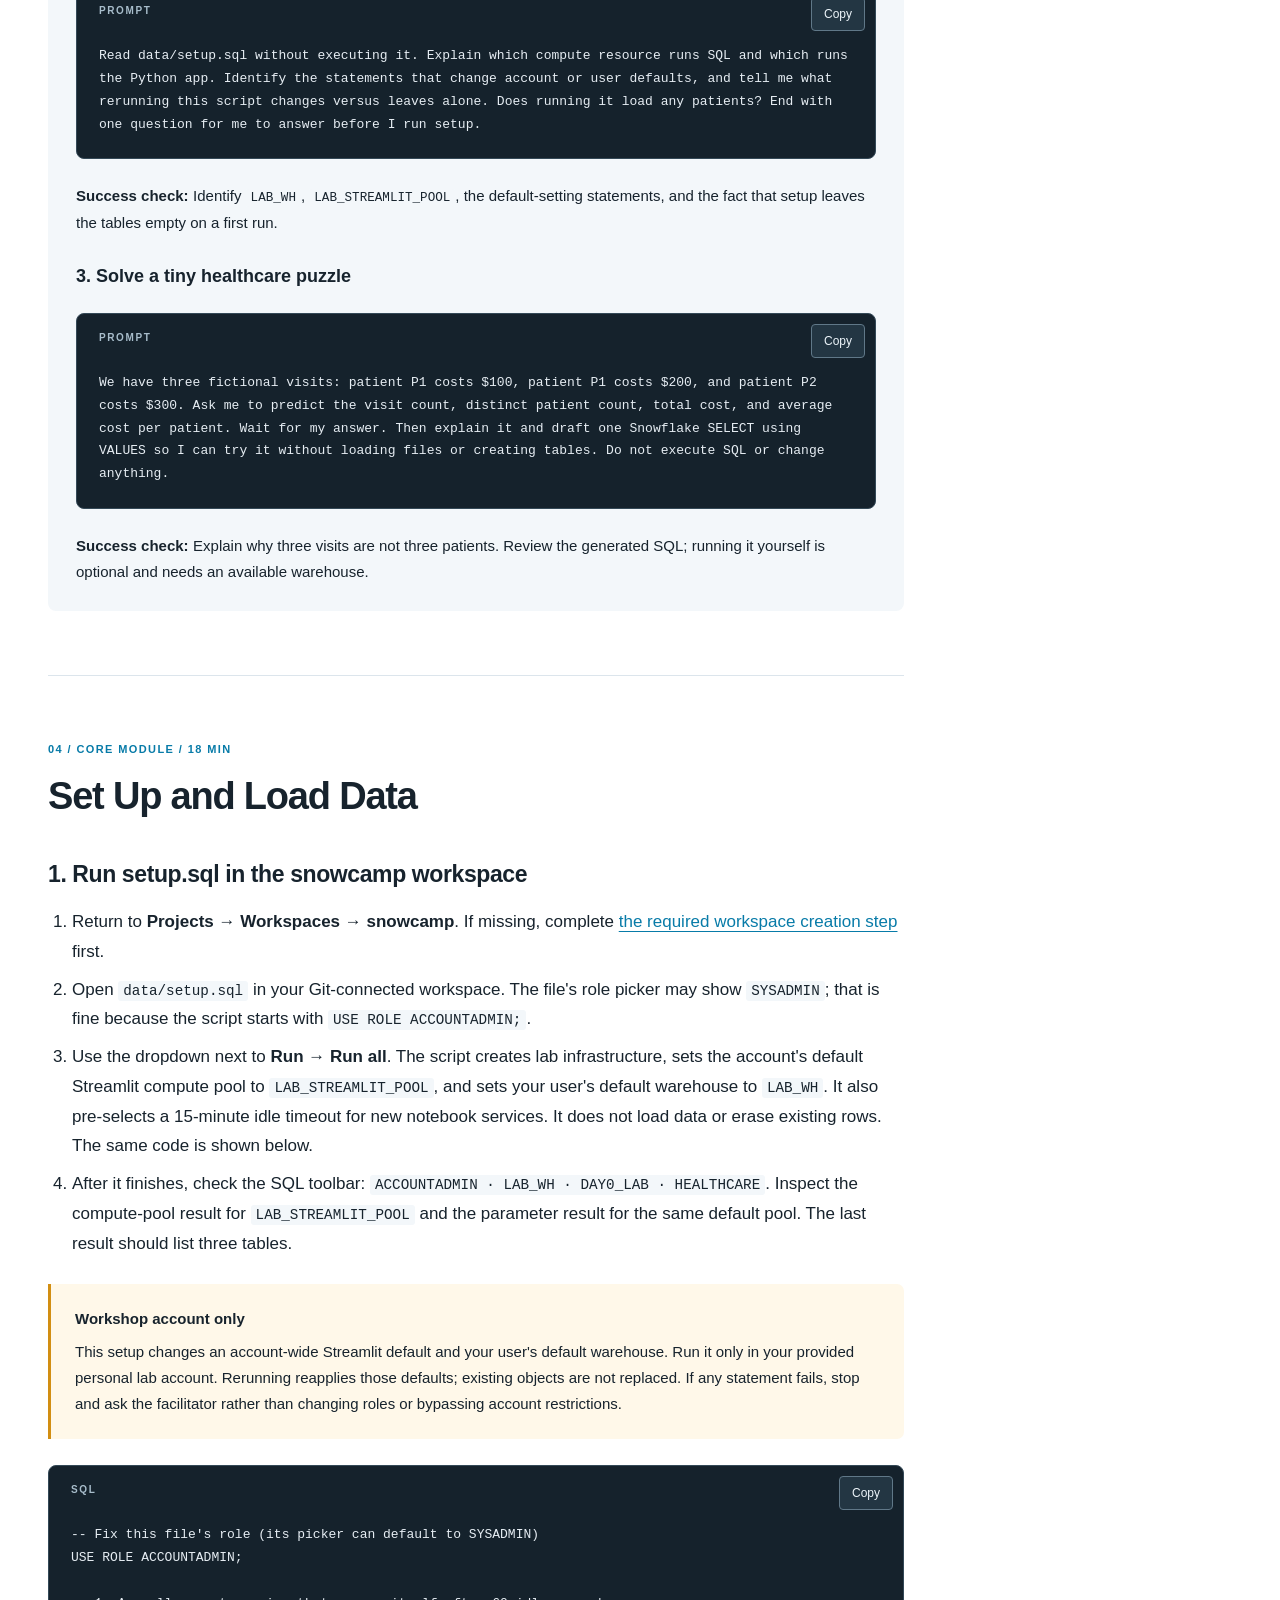
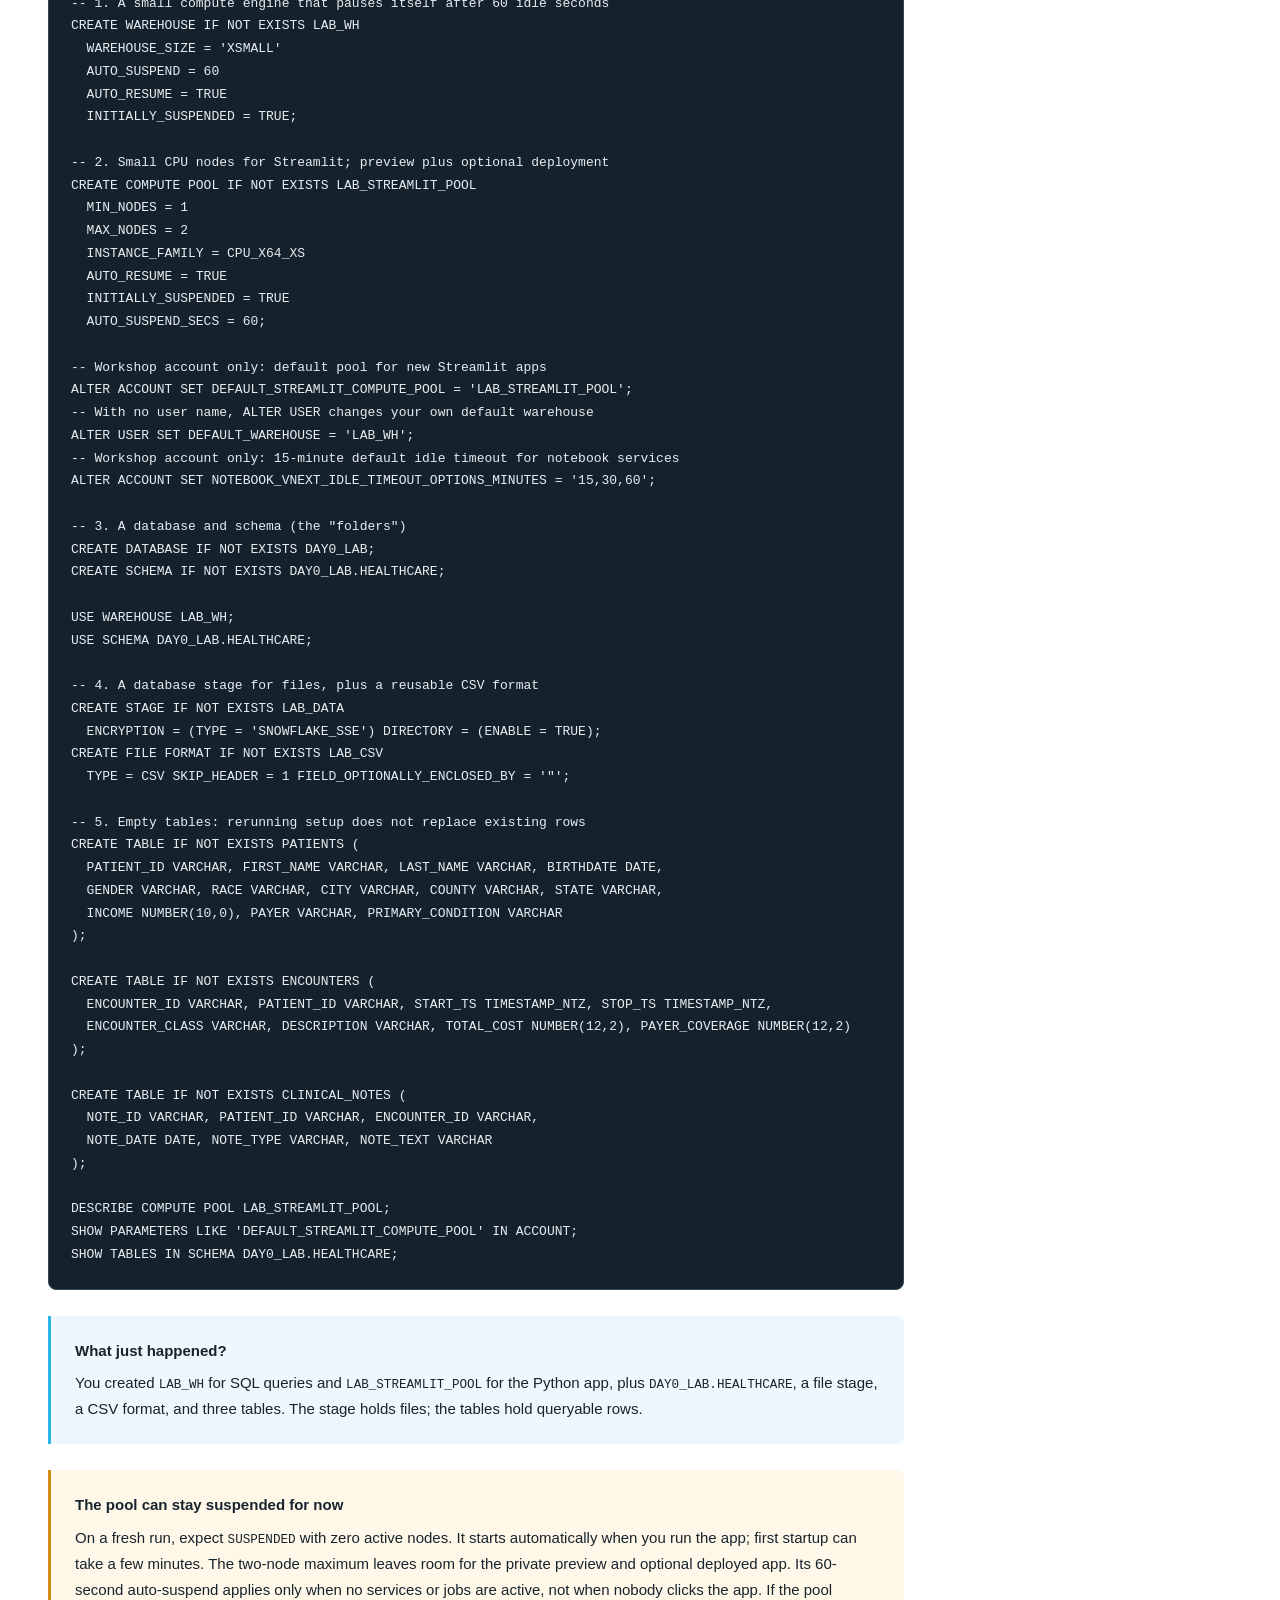
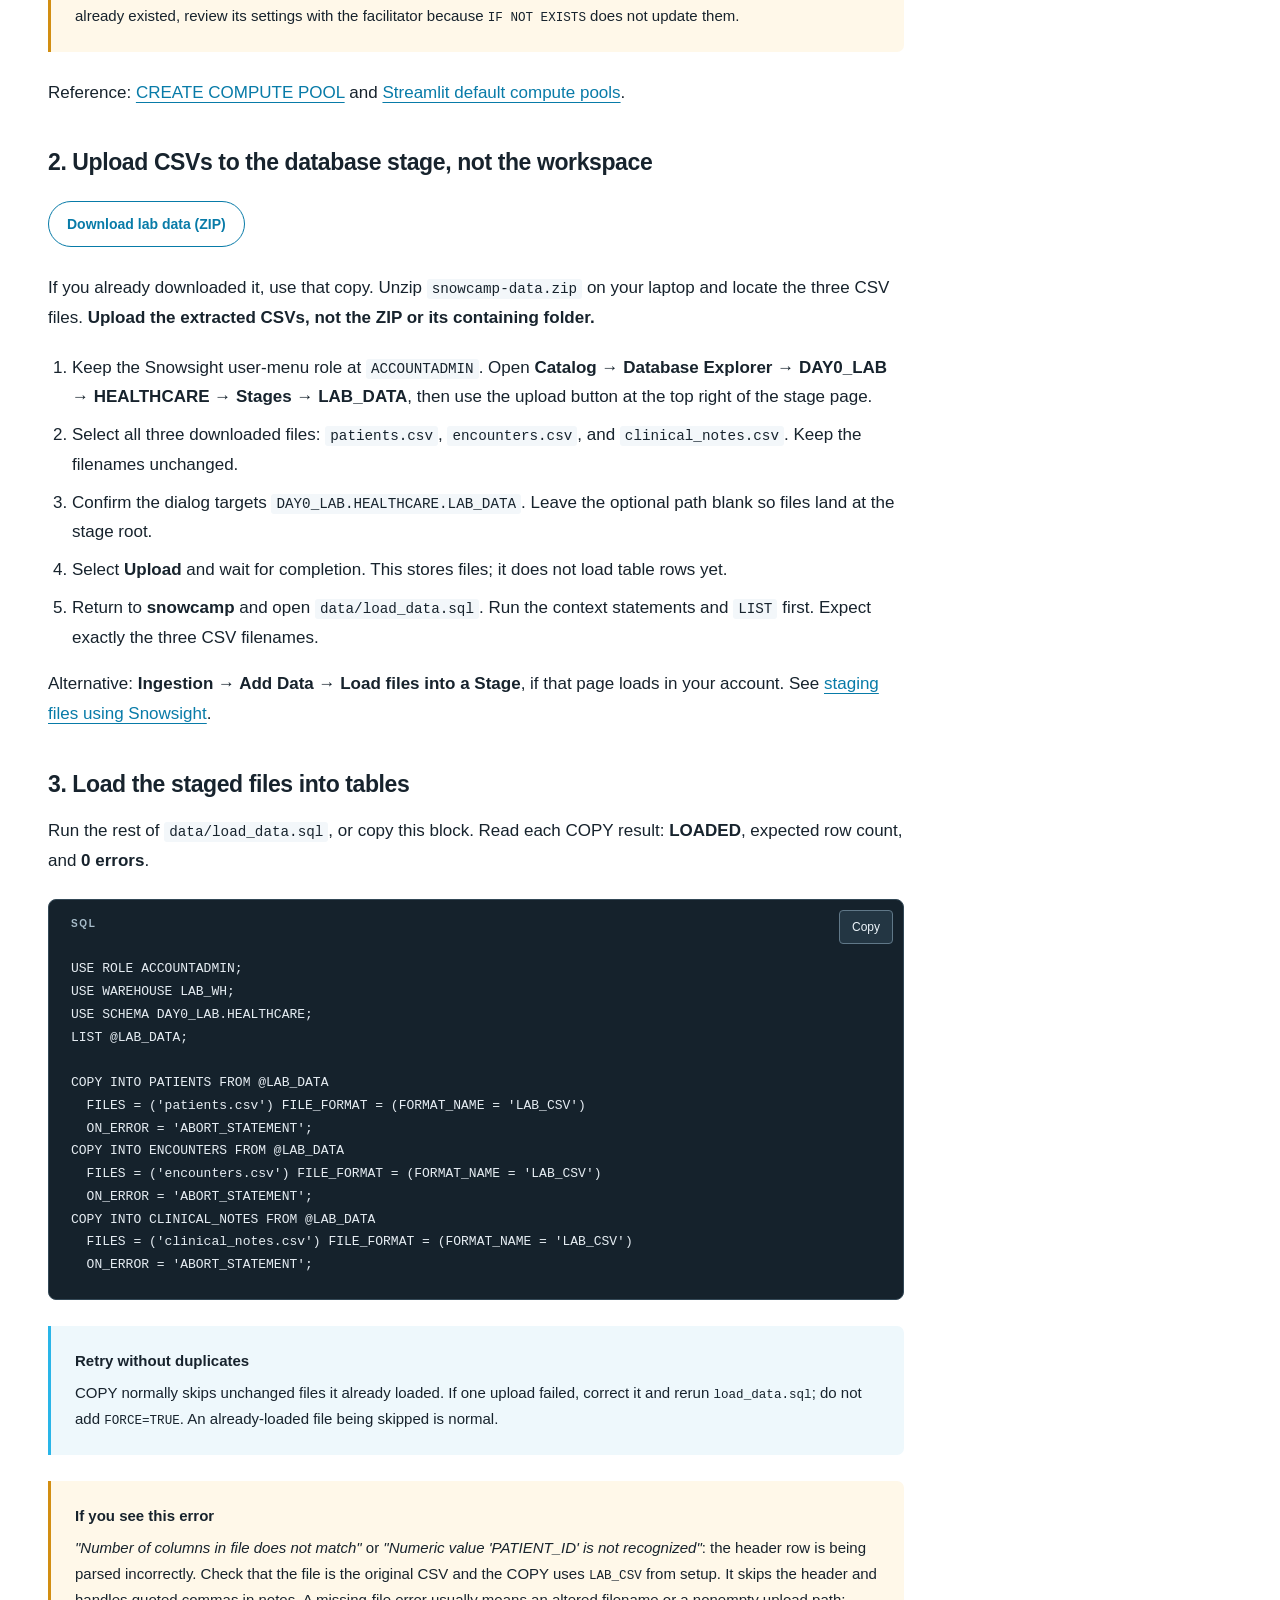
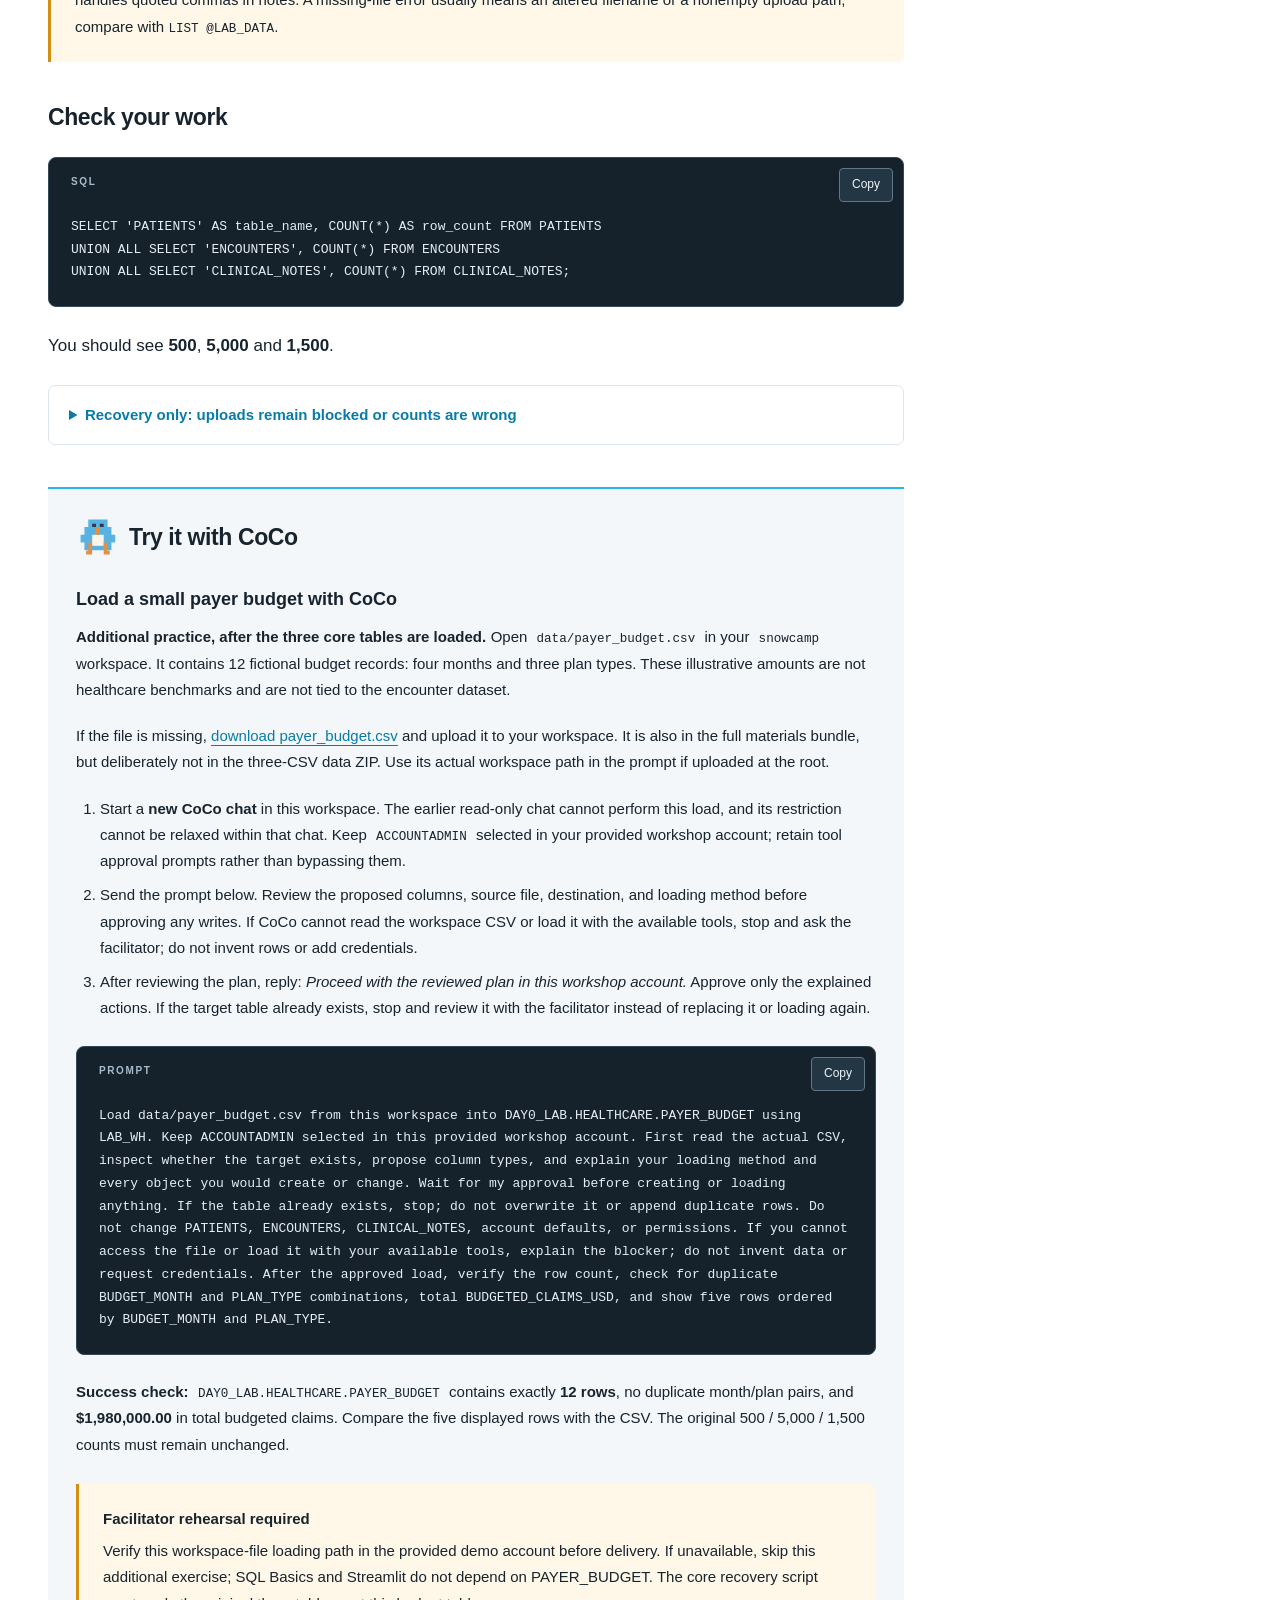
==== commit 559b957f: "fix(lab): pin ACCOUNTADMIN per file and clean up notebook services Workspace SQL files can default t" ====
--- a/guide.html
+++ b/guide.html
@@ -1,5 +1,5 @@
 <!DOCTYPE html>
-<!-- Generated by build_guide.py. Edit index.html for lesson content. -->
+<!-- Generated by tools/build_guide.py. Edit index.html for lesson content. -->
 <html lang="en">
 <head>
   <meta charset="utf-8" />
@@ -52,8 +52,8 @@
       "path": "index.html"
     }
   ],
-  "producerNotes": "The three core synthetic CSVs are generated by data/generate_data.py; data/payer_budget.csv is a separately authored fictional 12-row teaching file. build_materials.py builds exact-data recovery SQL, the three-CSV data ZIP, and the fallback materials ZIP. Setup creates an initially suspended LAB_STREAMLIT_POOL with CPU_X64_XS nodes, MIN_NODES=1 and MAX_NODES=2, sets the workshop account Streamlit default pool and the signed-in user's default warehouse, and preserves table data. Streamlit is created and previewed in Workspaces using the container runtime and st.connection; Snowsight generates app configuration. All exercises stay on ACCOUNTADMIN after initial role setup in an isolated workshop account; access exercises inspect grants without role switching. Primary onboarding uses a public Git-connected workspace; the data ZIP is uploaded manually to a database stage after extraction. Core sections total 82 minutes; optional modules and CoCo practice sections are extra. The nine CoCo practice sections, one in each module after Lab Overview, are always visible under h2 headings with a static inline CoCo penguin icon adapted from the desktop mascot artwork. UI steps grounded in linked Snowflake docs; end-to-end Snowsight verification pending.",
-  "revisionNotes": "SQL Basics opens the prepopulated root explore.sql; Time Travel opens the SQL-cell workspace notebook time_travel.ipynb and runs one cell at a time, never Run all. Notebook compute is facilitator-verified and suspended after restoration. Meet CoCo practice uses workspace files and fictional inline values before loading tables. Core exercises remain estimated at 82 minutes; allow 105-120 minutes for a beginner session. Load Data includes additional CoCo practice to load payer_budget.csv into DAY0_LAB.HEALTHCARE.PAYER_BUDGET after plan approval in a new chat; existing targets must not be overwritten or appended. The full bundle includes the budget CSV; the data-only ZIP retains three core CSVs. Both guide editions are synchronized by build_guide.py. Live CoCo ingestion and Snowsight notebook/Streamlit rehearsal remain outstanding.",
+  "producerNotes": "The three core synthetic CSVs are generated by tools/generate_data.py; data/payer_budget.csv is a separately authored fictional 12-row teaching file. tools/build_materials.py builds exact-data recovery SQL, the three-CSV data ZIP, and the fallback materials ZIP. Setup creates an initially suspended LAB_STREAMLIT_POOL with CPU_X64_XS nodes, MIN_NODES=1 and MAX_NODES=2, sets the workshop account Streamlit default pool and the signed-in user's default warehouse, and preserves table data. Streamlit is created and previewed in Workspaces using the container runtime and st.connection; Snowsight generates app configuration. All exercises stay on ACCOUNTADMIN after initial role setup in an isolated workshop account; access exercises inspect grants without role switching. Primary onboarding uses a public Git-connected workspace; the data ZIP is uploaded manually to a database stage after extraction. Core sections total 82 minutes; optional modules and CoCo practice sections are extra. The nine CoCo practice sections, one in each module after Lab Overview, are always visible under h2 headings with a static inline CoCo penguin icon adapted from the desktop mascot artwork. UI steps grounded in linked Snowflake docs; end-to-end Snowsight verification pending.",
+  "revisionNotes": "SQL Basics opens the prepopulated root explore.sql; Time Travel opens the SQL-cell workspace notebook time_travel.ipynb and runs one cell at a time, never Run all. Notebook compute uses SYSTEM_COMPUTE_POOL_CPU with a 15-minute idle timeout preset by setup and is suspended after restoration. Meet CoCo practice uses workspace files and fictional inline values before loading tables. Core exercises remain estimated at 82 minutes; allow 105-120 minutes for a beginner session. Load Data includes additional CoCo practice to load payer_budget.csv into DAY0_LAB.HEALTHCARE.PAYER_BUDGET after plan approval in a new chat; existing targets must not be overwritten or appended. The full bundle includes the budget CSV; the data-only ZIP retains three core CSVs. Both guide editions are synchronized by tools/build_guide.py. The full lab, including notebook, Streamlit, and teardown, was rehearsed end-to-end in a lab account; live CoCo payer-budget ingestion still needs facilitator rehearsal.",
   "sections": [
     {
       "id": "overview"
@@ -86,7 +86,7 @@
       "id": "roles"
     }
   ],
-  "layoutNotes": "Generated by build_guide.py from index.html. Same instructional content and CoCo SVGs; module headings demoted one level, optional modules ordered after core wrap-up. Design inspired by https://www.snowflake.com/en/developers/guides/ai-powered-video-publishing/. Local CSS/JS only. No Snowflake execution or external runtime dependencies."
+  "layoutNotes": "Generated by tools/build_guide.py from index.html. Same instructional content and CoCo SVGs; module headings demoted one level, optional modules ordered after core wrap-up. Design inspired by https://www.snowflake.com/en/developers/guides/ai-powered-video-publishing/. Local CSS/JS only. No Snowflake execution or external runtime dependencies."
 }</script>
   <link rel="stylesheet" href="assets/guide.css" />
   <script src="assets/guide.js" defer></script>
@@ -244,19 +244,19 @@
   )
   ENABLED = TRUE;</pre></div>
   <ol start="3">
-    <li>The Snowsight user-menu role should still be <code>ACCOUNTADMIN</code>, selected at sign-in. That role controls which integrations the creation dialog can see. The bootstrap sets the SQL session to the same role; later exercises contain no role-switch commands.</li>
-    <li>Open the workspace selector/header and choose <strong>From Git repository</strong>. Do not choose <em>Shared workspace</em>.</li>
-    <li>Paste the repository URL below. Set <strong>Workspace name</strong> to <code>snowcamp</code>, select <strong>API Integration</strong> <code>SNOWCAMP_GIT_INTEGRATION</code>, choose <strong>Public repository</strong> authentication, then select <strong>Create</strong>.</li>
+    <li>The Snowsight user-menu role should still be <code>ACCOUNTADMIN</code>, selected at sign-in. That role controls which integrations the creation dialog can see. The bootstrap sets the SQL session to the same role. Each lab SQL file also starts with <code>USE ROLE ACCOUNTADMIN;</code>, because a workspace file's role picker can default to a different role; that line keeps the same role rather than switching.</li>
+    <li>Open the workspace selector/header and choose <strong>Git workspace</strong>. The <strong>Create workspace from Git repository</strong> dialog opens. Do not choose <em>Shared workspace</em>.</li>
+    <li>Paste the repository URL below. The name auto-fills as <code>snowcamp-0day-lab</code>; <strong>change Workspace name to <code>snowcamp</code></strong> before continuing. Select <strong>API Integration</strong> <code>SNOWCAMP_GIT_INTEGRATION</code>, choose <strong>Public repository</strong> authentication, then select <strong>Create</strong>.</li>
   </ol>
   <div class="code"><pre>https://github.com/sfc-gh-gfuribondo/snowcamp-0day-lab.git</pre></div>
   <ol start="6">
     <li>Confirm <strong>snowcamp</strong> is selected and the branch is <code>main</code>. Expand <code>data</code> to find <code>setup.sql</code> and <code>load_data.sql</code>; expand <code>streamlit</code> to find <code>streamlit_app.py</code>.</li>
-    <li>Find <code>explore.sql</code> and <code>time_travel.ipynb</code> at the workspace root. They already contain the SQL Basics and Time Travel exercises; do not create blank replacements. Open <code>explore.sql</code> to preview its numbered sections, but wait until after loading data to run them. Its SQL toolbar should show <code>ACCOUNTADMIN</code>; leave that role unchanged.</li>
+    <li>Find <code>explore.sql</code> and <code>time_travel.ipynb</code> at the workspace root. They already contain the SQL Basics and Time Travel exercises; do not create blank replacements. Open <code>explore.sql</code> to preview its numbered sections, but wait until after loading data to run them. Each file has its own role picker; if a file shows a different role such as <code>SYSADMIN</code>, the file's first <code>USE ROLE ACCOUNTADMIN;</code> line corrects it when run.</li>
   </ol>
   <div class="tip"><strong>No GitHub sign-in required</strong>The public-repository connection brings code into your private workspace; it cannot push your edits back to the lab repository. You do not need to commit or push during the lab. Download your edited files before your trial expires.</div>
   <details><summary>Fallback: Git connection is unavailable</summary>
     <p>Ask your facilitator first. Download and unzip the <a href="snowcamp-materials.zip" download>full materials bundle</a>. From the workspace header, choose <strong>Create workspace → Private workspace</strong> and name it <code>snowcamp</code>.
-      Inside it, use <strong>+ Add new → Upload Files</strong> to upload <code>setup.sql</code>, <code>load_data.sql</code>, <code>explore.sql</code>, <code>time_travel.ipynb</code>, and <code>streamlit_app.py</code> from the extracted bundle.
+      Inside it, use <strong>+ Add new → Upload Files</strong> to upload <code>setup.sql</code>, <code>load_data.sql</code>, <code>explore.sql</code>, <code>time_travel.ipynb</code>, <code>streamlit_app.py</code>, and <code>teardown.sql</code> from the extracted bundle.
       Uploaded files may be at the workspace root rather than in the <code>data/</code> and <code>streamlit/</code> folders used below. The CSV upload and loading steps are unchanged.</p>
   </details>
   <div class="why"><strong>Checkpoint</strong>You can see <code>snowcamp</code>, the lab SQL and Python files, the prepopulated <code>explore.sql</code>, and <code>time_travel.ipynb</code>.
@@ -311,7 +311,7 @@
   </table></div>
 
   <div class="tip"><strong>Good to know</strong>
-    CoCo can execute multi-step tasks, not just suggest SQL. It starts with your default role, which the facilitator should configure as <code>ACCOUNTADMIN</code> in this workshop account. The user menu, SQL files, and CoCo have separate contexts; setting one is not a global role change. If any context shows a different role, stop and ask the facilitator to correct the initial setup rather than switching roles during the exercises.
+    CoCo can execute multi-step tasks, not just suggest SQL. It starts with your default role, which the facilitator should configure as <code>ACCOUNTADMIN</code> in this workshop account. The user menu, SQL files, and CoCo have separate contexts; setting one is not a global role change. Lab SQL files fix their own role with a first <code>USE ROLE ACCOUNTADMIN;</code> line, so a file showing <code>SYSADMIN</code> is expected. If the user menu or CoCo shows a different role, stop and ask the facilitator to correct the initial setup rather than switching roles during the exercises.
     For this introduction, choose <strong>+ → Restrict this chat → Read-only</strong> and ask for explanations or draft SQL.
     Review generated queries and suggested edits; AI output can be incorrect.</div>
 
@@ -337,13 +337,16 @@
   <h3>1. Run setup.sql in the snowcamp workspace</h3>
   <ol>
     <li>Return to <strong>Projects → Workspaces → snowcamp</strong>. If missing, complete <a href="#tour">the required workspace creation step</a> first.</li>
-    <li>Open <code>data/setup.sql</code> in your Git-connected workspace. The Snowsight user menu and SQL toolbar should still show <code>ACCOUNTADMIN</code>. Leave the role unchanged.</li>
-    <li>Use the dropdown next to <strong>Run → Run all</strong>. The script creates lab infrastructure, sets the account's default Streamlit compute pool to <code>LAB_STREAMLIT_POOL</code>, and sets your user's default warehouse to <code>LAB_WH</code>. It does not load data or erase existing rows. The same code is shown below.</li>
+    <li>Open <code>data/setup.sql</code> in your Git-connected workspace. The file's role picker may show <code>SYSADMIN</code>; that is fine because the script starts with <code>USE ROLE ACCOUNTADMIN;</code>.</li>
+    <li>Use the dropdown next to <strong>Run → Run all</strong>. The script creates lab infrastructure, sets the account's default Streamlit compute pool to <code>LAB_STREAMLIT_POOL</code>, and sets your user's default warehouse to <code>LAB_WH</code>. It also pre-selects a 15-minute idle timeout for new notebook services. It does not load data or erase existing rows. The same code is shown below.</li>
     <li>After it finishes, check the SQL toolbar: <code>ACCOUNTADMIN · LAB_WH · DAY0_LAB · HEALTHCARE</code>. Inspect the compute-pool result for <code>LAB_STREAMLIT_POOL</code> and the parameter result for the same default pool. The last result should list three tables.</li>
   </ol>
   <div class="tip"><strong>Workshop account only</strong>This setup changes an account-wide Streamlit default and your user's default warehouse. Run it only in your provided personal lab account. Rerunning reapplies those defaults; existing objects are not replaced. If any statement fails, stop and ask the facilitator rather than changing roles or bypassing account restrictions.</div>
 
-  <div class="code"><pre>-- 1. A small compute engine that pauses itself after 60 idle seconds
+  <div class="code"><pre>-- Fix this file's role (its picker can default to SYSADMIN)
+USE ROLE ACCOUNTADMIN;
+
+-- 1. A small compute engine that pauses itself after 60 idle seconds
 CREATE WAREHOUSE IF NOT EXISTS LAB_WH
   WAREHOUSE_SIZE = 'XSMALL'
   AUTO_SUSPEND = 60
@@ -363,6 +366,8 @@
 ALTER ACCOUNT SET DEFAULT_STREAMLIT_COMPUTE_POOL = 'LAB_STREAMLIT_POOL';
 -- With no user name, ALTER USER changes your own default warehouse
 ALTER USER SET DEFAULT_WAREHOUSE = 'LAB_WH';
+-- Workshop account only: 15-minute default idle timeout for notebook services
+ALTER ACCOUNT SET NOTEBOOK_VNEXT_IDLE_TIMEOUT_OPTIONS_MINUTES = '15,30,60';
 
 -- 3. A database and schema (the "folders")
 CREATE DATABASE IF NOT EXISTS DAY0_LAB;
@@ -405,17 +410,18 @@
   <p><a class="download-btn" href="snowcamp-data.zip" download>Download lab data (ZIP)</a></p>
   <p>If you already downloaded it, use that copy. Unzip <code>snowcamp-data.zip</code> on your laptop and locate the three CSV files. <strong>Upload the extracted CSVs, not the ZIP or its containing folder.</strong></p>
   <ol>
-    <li>Keep the Snowsight user-menu role at <code>ACCOUNTADMIN</code>. Open <strong>Ingestion → Add Data → Load files into a Stage</strong>.</li>
+    <li>Keep the Snowsight user-menu role at <code>ACCOUNTADMIN</code>. Open <strong>Catalog → Database Explorer → DAY0_LAB → HEALTHCARE → Stages → LAB_DATA</strong>, then use the upload button at the top right of the stage page.</li>
     <li>Select all three downloaded files: <code>patients.csv</code>, <code>encounters.csv</code>, and <code>clinical_notes.csv</code>. Keep the filenames unchanged.</li>
-    <li>Select database <code>DAY0_LAB</code>, schema <code>HEALTHCARE</code>, and stage <code>LAB_DATA</code>. Leave the optional path blank so files land at the stage root.</li>
+    <li>Confirm the dialog targets <code>DAY0_LAB.HEALTHCARE.LAB_DATA</code>. Leave the optional path blank so files land at the stage root.</li>
     <li>Select <strong>Upload</strong> and wait for completion. This stores files; it does not load table rows yet.</li>
     <li>Return to <strong>snowcamp</strong> and open <code>data/load_data.sql</code>. Run the context statements and <code>LIST</code> first. Expect exactly the three CSV filenames.</li>
   </ol>
-  <p>Alternative navigation for viewing files: <strong>Catalog → Explorer → DAY0_LAB → HEALTHCARE → Stages → LAB_DATA</strong>.
+  <p>Alternative: <strong>Ingestion → Add Data → Load files into a Stage</strong>, if that page loads in your account.
     See <a href="https://docs.snowflake.com/en/user-guide/data-load-local-file-system-stage-ui">staging files using Snowsight</a>.</p>
   <h3>3. Load the staged files into tables</h3>
   <p>Run the rest of <code>data/load_data.sql</code>, or copy this block. Read each COPY result: <strong>LOADED</strong>, expected row count, and <strong>0 errors</strong>.</p>
-  <div class="code"><pre>USE WAREHOUSE LAB_WH;
+  <div class="code"><pre>USE ROLE ACCOUNTADMIN;
+USE WAREHOUSE LAB_WH;
 USE SCHEMA DAY0_LAB.HEALTHCARE;
 LIST @LAB_DATA;
 
@@ -473,7 +479,8 @@
     <li>Select and run section <strong>0. Set the context</strong>, then run sections 1-6 one at a time. Use the selected-statement Run control rather than Run all, and inspect each result. Section 6 creates the view needed by the app.</li>
   </ol>
   <p>Each SQL file can have a different context, so run section 0 even if you already ran setup in another file. Keep <code>ACCOUNTADMIN</code> selected. The code below is a reading reference; run the matching section already in <code>explore.sql</code>. You can add your own practice at the bottom; no Git commit or push is needed.</p>
-  <div class="code"><pre>USE WAREHOUSE LAB_WH;
+  <div class="code"><pre>USE ROLE ACCOUNTADMIN;
+USE WAREHOUSE LAB_WH;
 USE SCHEMA DAY0_LAB.HEALTHCARE;</pre></div>
 
   <h3>1. Look at some rows</h3>
@@ -557,9 +564,9 @@
   <h3>1. Open and connect the notebook</h3>
   <ol>
     <li>In <strong>Projects → Workspaces → snowcamp</strong>, open <code>time_travel.ipynb</code> at the workspace root. If missing, <a href="time_travel.ipynb" download>download the Time Travel notebook</a> and upload it with <strong>+ Add new → Upload Files</strong>.</li>
-    <li>Confirm the notebook picker shows <code>ACCOUNTADMIN</code> and select <code>LAB_WH</code> as its query warehouse. If the role is different, ask the facilitator to correct the initial setup.</li>
-    <li>Connect to the facilitator-approved CPU notebook service/pool. Use a short idle timeout, such as 15 minutes if offered. Notebook compute is separate from the SQL warehouse; the facilitator must verify <code>NOTEBOOK</code> workloads are allowed. Do not assume the Streamlit pool's configuration is suitable or create extra pools to bypass a restriction.</li>
-    <li>Use <strong>Run this cell only</strong> (Cmd+Enter on Mac, Ctrl+Enter on Windows) for each SQL cell. The SQL and fully qualified table names are already present.</li>
+    <li>Confirm the notebook picker shows <code>ACCOUNTADMIN</code> and select <code>LAB_WH</code> as its query warehouse. If it shows a different role, select <code>ACCOUNTADMIN</code> in that picker; if it is not offered, ask the facilitator.</li>
+    <li>Select <strong>Connect</strong>. In the <strong>Connect your notebook</strong> dialog, keep the suggested service name and check the summary: <code>SYSTEM_COMPUTE_POOL_CPU</code> with a <strong>15 minutes</strong> idle timeout (expand <strong>Service settings</strong> to change it if needed). Then select <strong>Create and connect</strong>. First startup can take a few minutes. Notebook compute is separate from the SQL warehouse; the facilitator must verify <code>NOTEBOOK</code> workloads are allowed. Do not assume the Streamlit pool's configuration is suitable or create extra pools to bypass a restriction.</li>
+    <li>Use <strong>Run this cell only</strong> (Cmd+Enter on Mac, Ctrl+Enter on Windows) for each SQL cell, top to bottom, <strong>once each</strong>. Running a cell twice or out of order can change the results you compare later. The SQL and fully qualified table names are already present.</li>
   </ol>
   <div class="tip"><strong>Do not use Run all</strong>The notebook intentionally changes data, drops a table, and demonstrates an error. Run each cell separately and read its checkpoint. Keep the same notebook session through restoration; do not restart or suspend compute halfway through.</div>
   <h3>2. Follow the notebook sections</h3>
@@ -590,8 +597,8 @@
   <h3>1. Create the app inside your workspace</h3>
   <ol>
     <li>Open <strong>Projects → Workspaces → snowcamp</strong>. Leave <code>ACCOUNTADMIN</code> selected for the entire exercise.</li>
-    <li>Select <strong>+ Add new → Streamlit app</strong>. Snowflake creates an app folder with <code>streamlit_app.py</code>, <code>pyproject.toml</code>, <code>snowflake.yml</code>, and <code>.streamlit/config.toml</code>. Use the newly created folder for your app, not the repository's reference <code>streamlit</code> folder.</li>
-    <li>Open the generated <code>streamlit_app.py</code>. In the app's <strong>Settings → Execution</strong>, select <code>LAB_WH</code> as the query warehouse. Setup configured <code>LAB_STREAMLIT_POOL</code> as the account's default compute pool. The app runs on a <strong>container runtime</strong>; the warehouse runs its SQL queries.</li>
+    <li>Select <strong>+ Add new → Streamlit App</strong> and enter folder name <code>encounter_explorer</code> when prompted. Snowflake creates the app folder with <code>streamlit_app.py</code>, <code>pyproject.toml</code>, <code>snowflake.yml</code>, and <code>.streamlit/config.toml</code>. Use the newly created folder for your app, not the repository's reference <code>streamlit</code> folder.</li>
+    <li>Open the generated <code>streamlit_app.py</code>. Open the app's settings from the gear/settings control in the app's project pane and verify the query warehouse is <code>LAB_WH</code> (select it if not). The settings show <strong>Targets</strong> and <strong>Network</strong> tabs; an error dot on the auto-created deploy target is expected before deployment and can be ignored. Setup configured <code>LAB_STREAMLIT_POOL</code> as the account's default compute pool. The app runs on a <strong>container runtime</strong>; the warehouse runs its SQL queries.</li>
     <li>Select <strong>Run</strong> to preview the starter app. This is your private development app; no database or schema selection is needed until deployment.</li>
   </ol>
   <div class="tip"><strong>Before this module</strong>Complete setup, including creation of <code>LAB_STREAMLIT_POOL</code>, its default-pool setting, and your <code>LAB_WH</code> default warehouse. The facilitator must verify Streamlit workloads are allowed and the pool can start in the workshop region. If the Streamlit option is missing or the preview cannot start, stop and ask the facilitator; do not switch roles or create extra compute pools to work around it.</div>
@@ -716,14 +723,14 @@
     <li>Keep <code>snowcamp-data.zip</code> and your downloaded work on your laptop. If you used the full materials fallback, keep that ZIP too. Do not rely on continued access to the account, app, or workspace after the three-day window.</li>
   </ul>
   <h3>Keep costs low</h3>
-  <p>Confirm the Time Travel notebook service is suspended using its <strong>Connected</strong> menu. It may use a different compute pool from Streamlit, and closing its tab is not enough.</p>
+  <p>Confirm the Time Travel notebook service is suspended using its <strong>Connected</strong> menu. It may use a different compute pool from Streamlit, and closing its tab is not enough. Its 15-minute idle timeout also suspends it automatically.</p>
   <p>When finished, close the app preview and any deployed-app tabs, then suspend the lab compute pool from a SQL file. This pauses apps on this dedicated lab pool without deleting their code or data:</p>
   <div class="code"><pre>ALTER COMPUTE POOL LAB_STREAMLIT_POOL SUSPEND;</pre></div>
   <p>The pool is configured to auto-resume when used again, so reopening an app can restart it. Suspending <code>LAB_WH</code> alone does not suspend the pool. Your warehouse also pauses after 60 idle seconds; if it is still running, you can pause it now:</p>
   <div class="code"><pre>ALTER WAREHOUSE LAB_WH SUSPEND;</pre></div>
   <details><summary>Optional: remove everything the lab created</summary>
-    <p>Only when you are completely finished, and only in your provided workshop account. First download any work you want to keep, close app tabs, and suspend the notebook service. Then open <code>data/teardown.sql</code> in <code>snowcamp</code> (or <a href="data/teardown.sql" download>download teardown.sql</a>) and run the entire file with <code>ACCOUNTADMIN</code> still selected.</p>
-    <p>It <strong>permanently drops</strong> <code>DAY0_LAB</code> (all tables, the view, stage files, and any deployed app), <code>CARE_TEAM</code>, <code>LAB_STREAMLIT_POOL</code>, <code>LAB_WH</code>, and <code>SNOWCAMP_GIT_INTEGRATION</code>, and clears the Streamlit pool and warehouse defaults set by setup. Afterward the <code>snowcamp</code> workspace can no longer sync from Git; delete it separately if wanted.</p>
+    <p>Only when you are completely finished, and only in your provided workshop account. First download any work you want to keep, and close app and notebook tabs. Then open <code>data/teardown.sql</code> in <code>snowcamp</code> (or <a href="data/teardown.sql" download>download teardown.sql</a>) and run the entire file with <code>ACCOUNTADMIN</code> still selected.</p>
+    <p>It <strong>permanently drops</strong> <code>DAY0_LAB</code> (all tables, the view, stage files, and any deployed app), <code>CARE_TEAM</code>, <code>LAB_STREAMLIT_POOL</code>, <code>LAB_WH</code>, <code>SNOWCAMP_GIT_INTEGRATION</code>, and <strong>all of your notebook services</strong> in this account, and clears the Streamlit pool, warehouse, and notebook-timeout defaults set by setup. Afterward the <code>snowcamp</code> workspace can no longer sync from Git; delete it manually from the workspace menu: <strong>More options → Delete</strong>.</p>
   </details>
 
   <h3>Next course: Cortex AI Lab</h3>
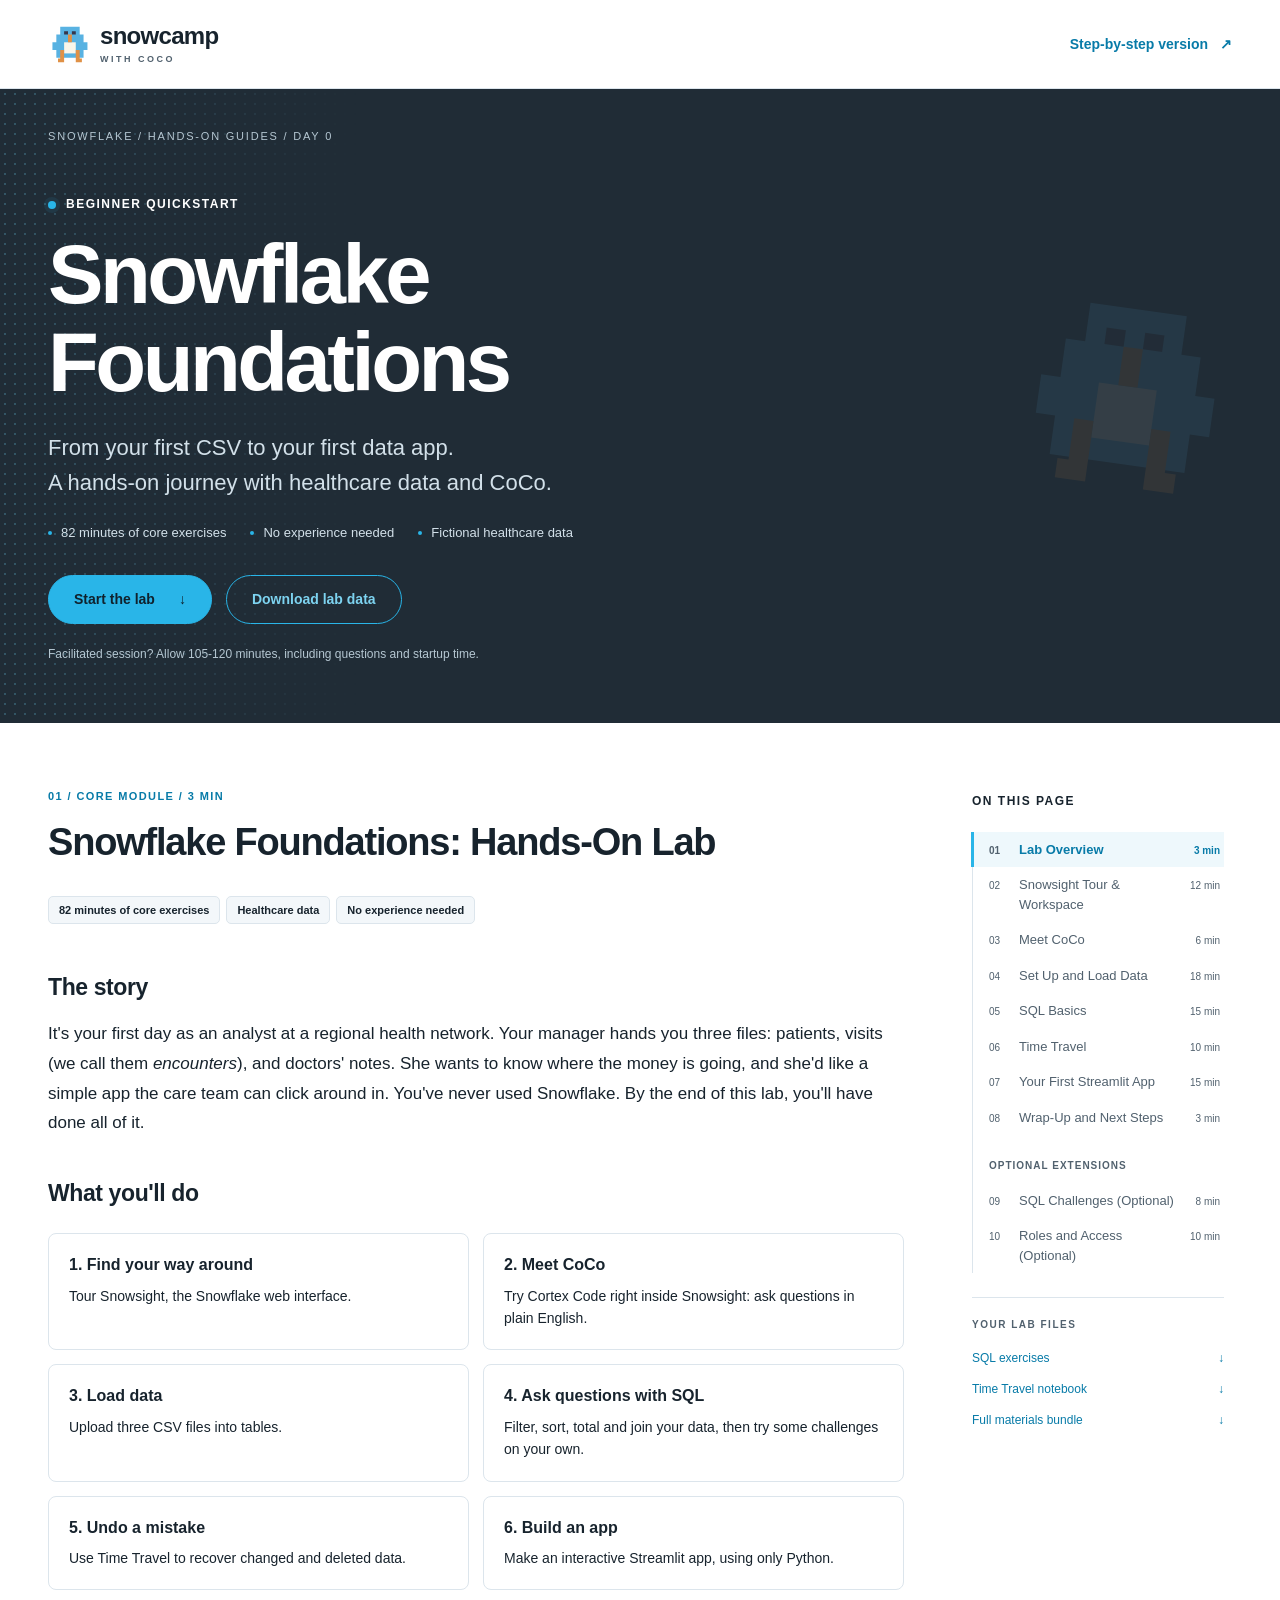
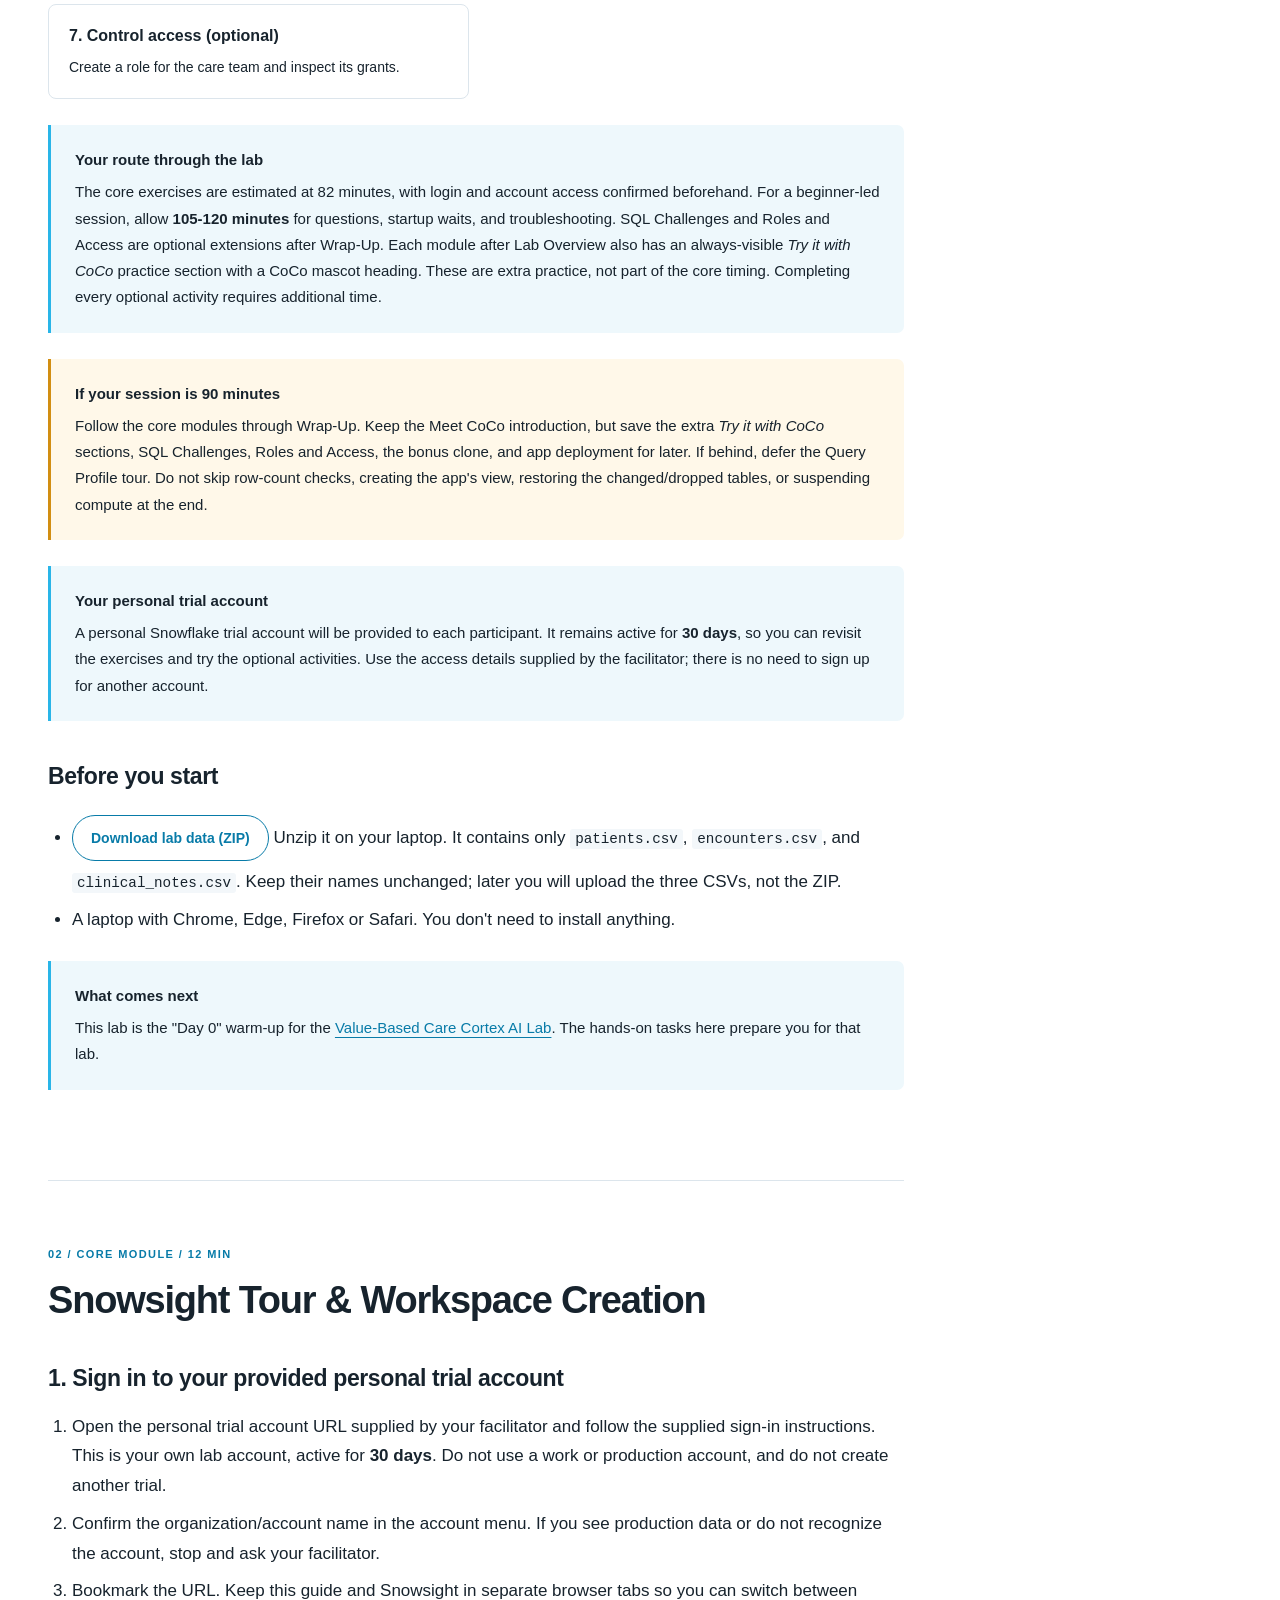
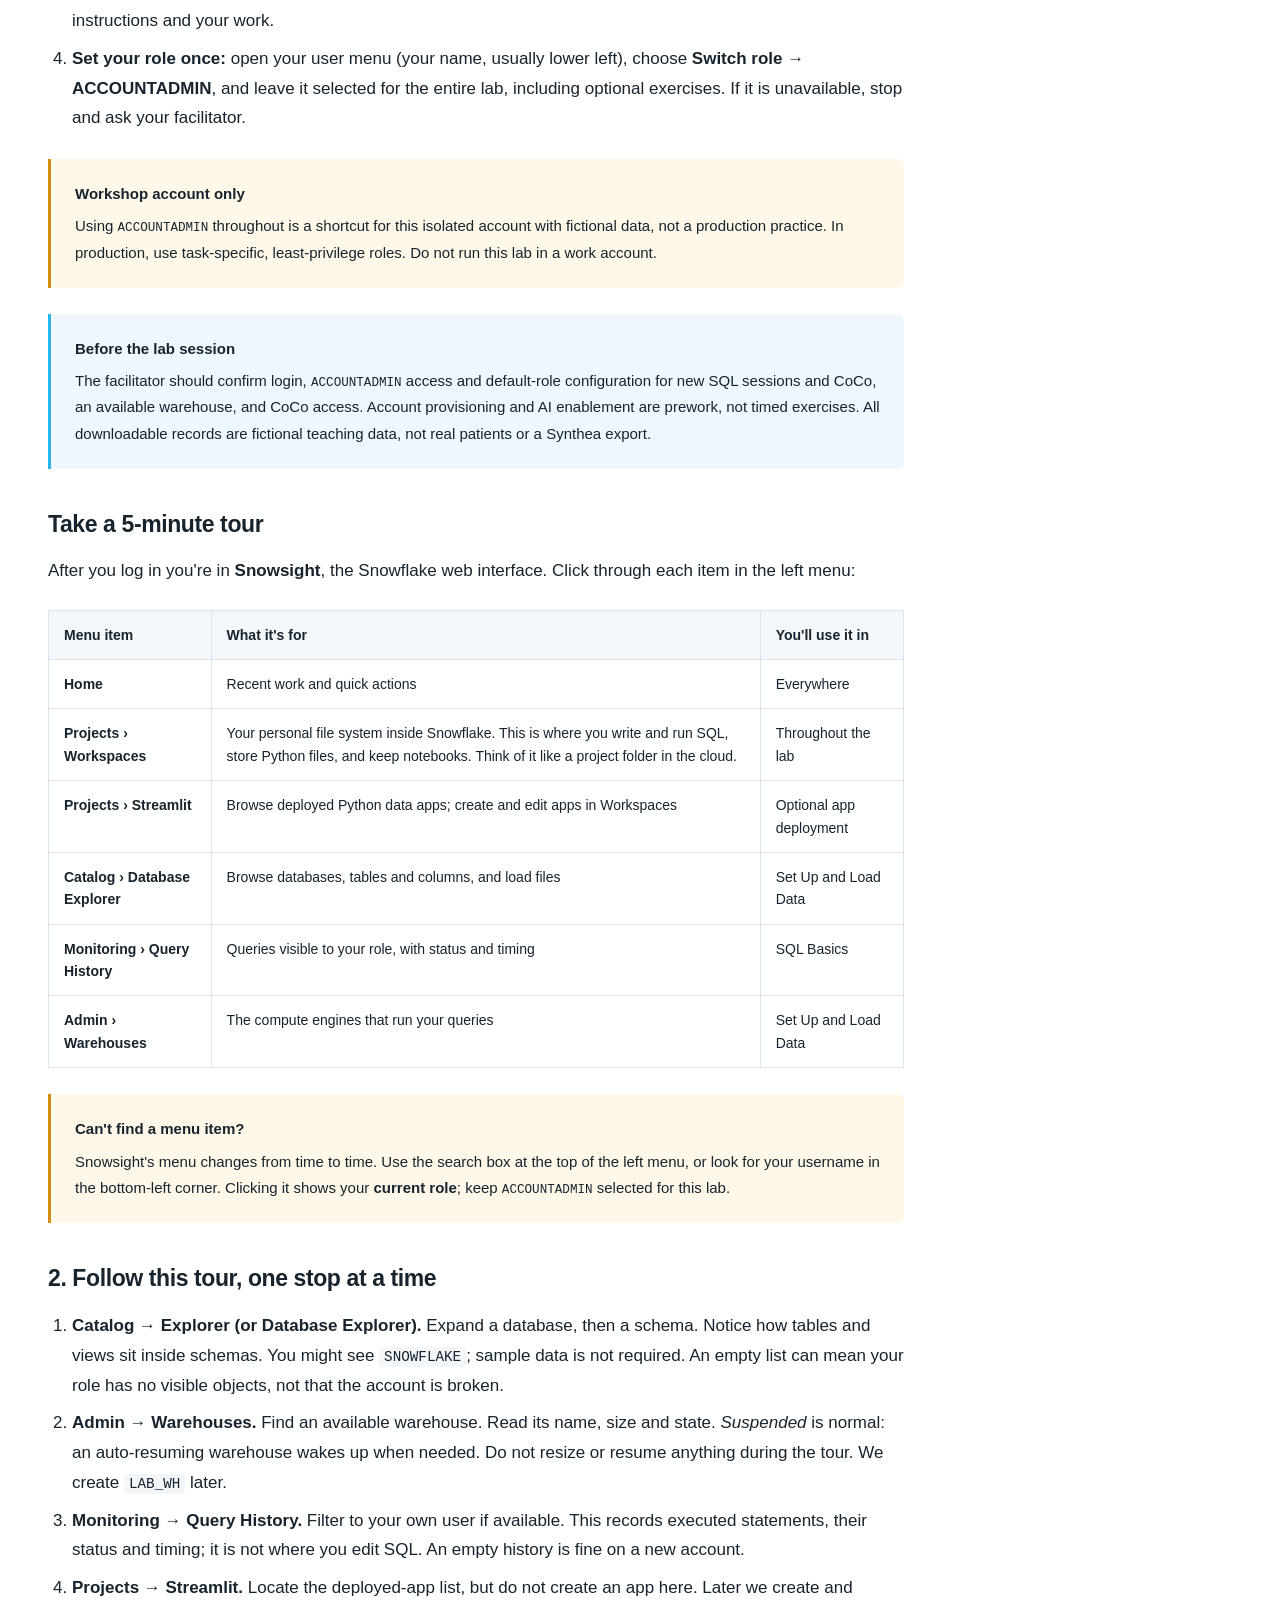
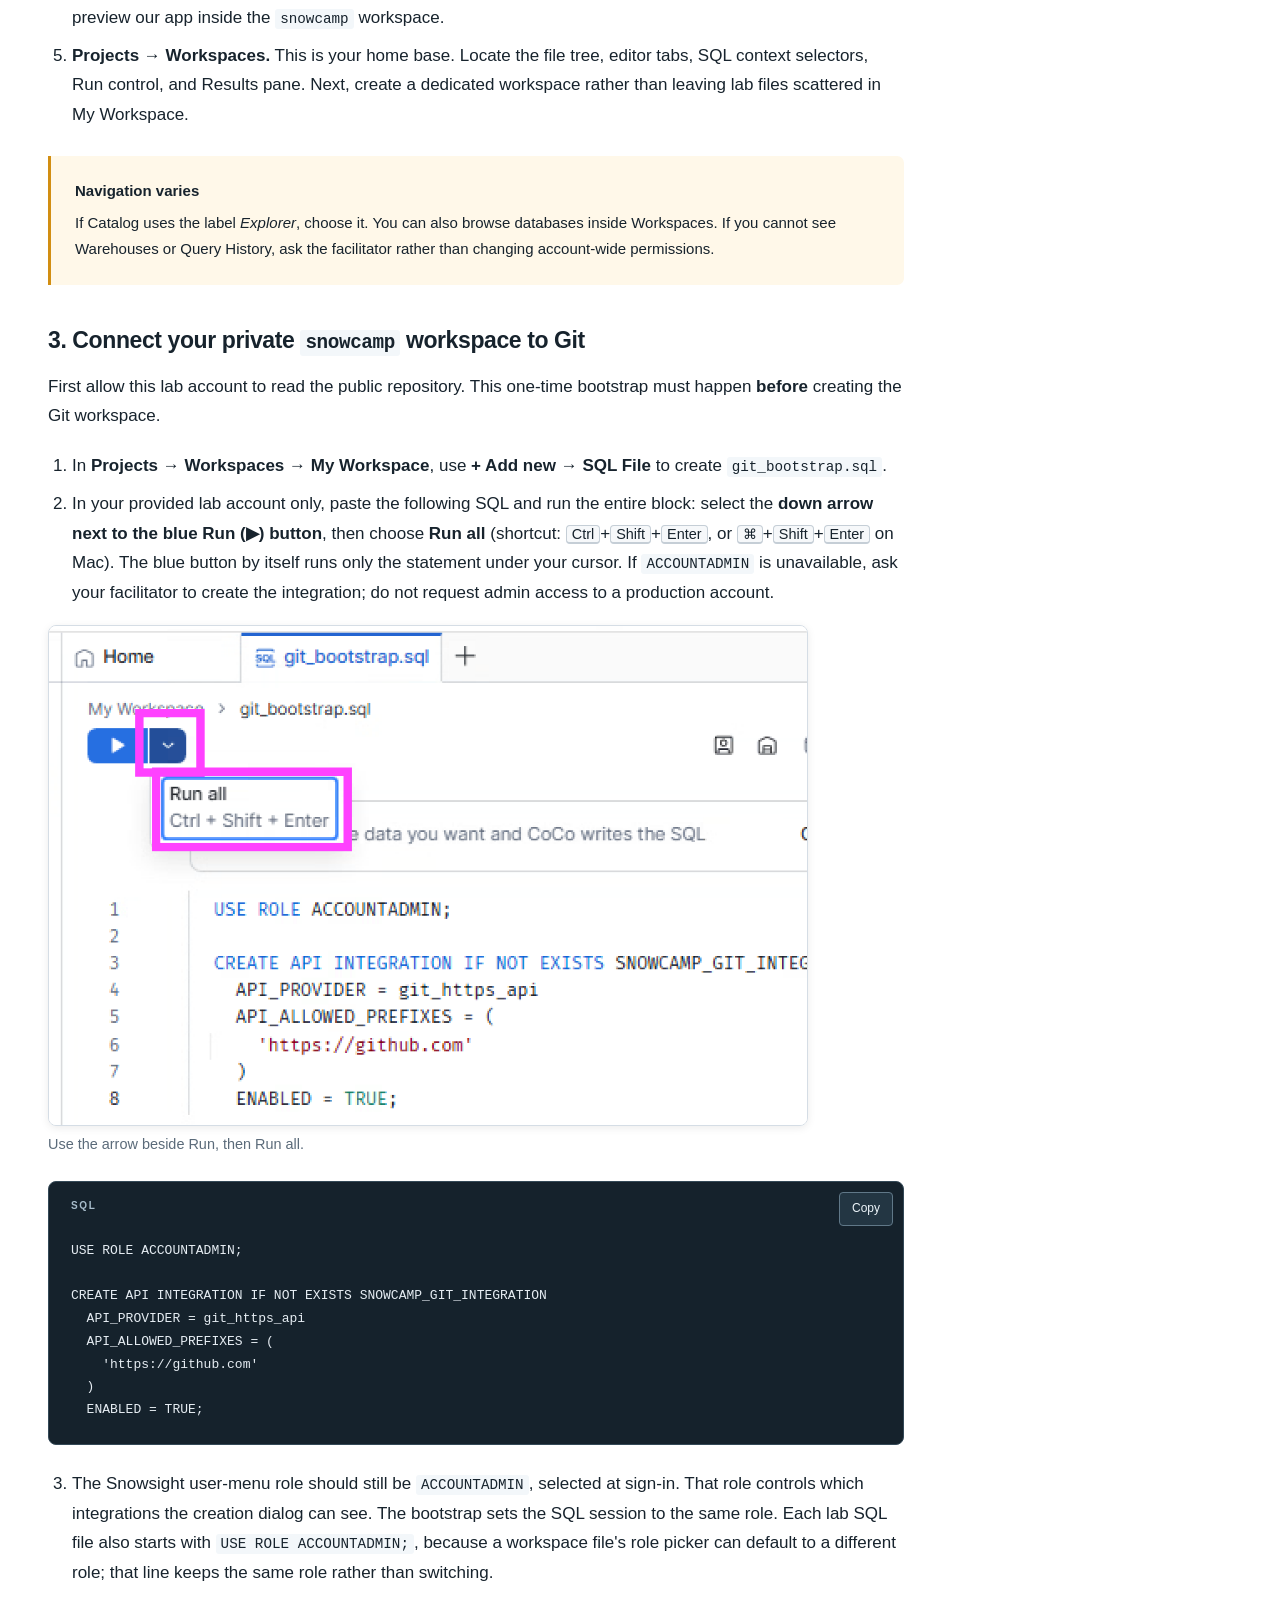
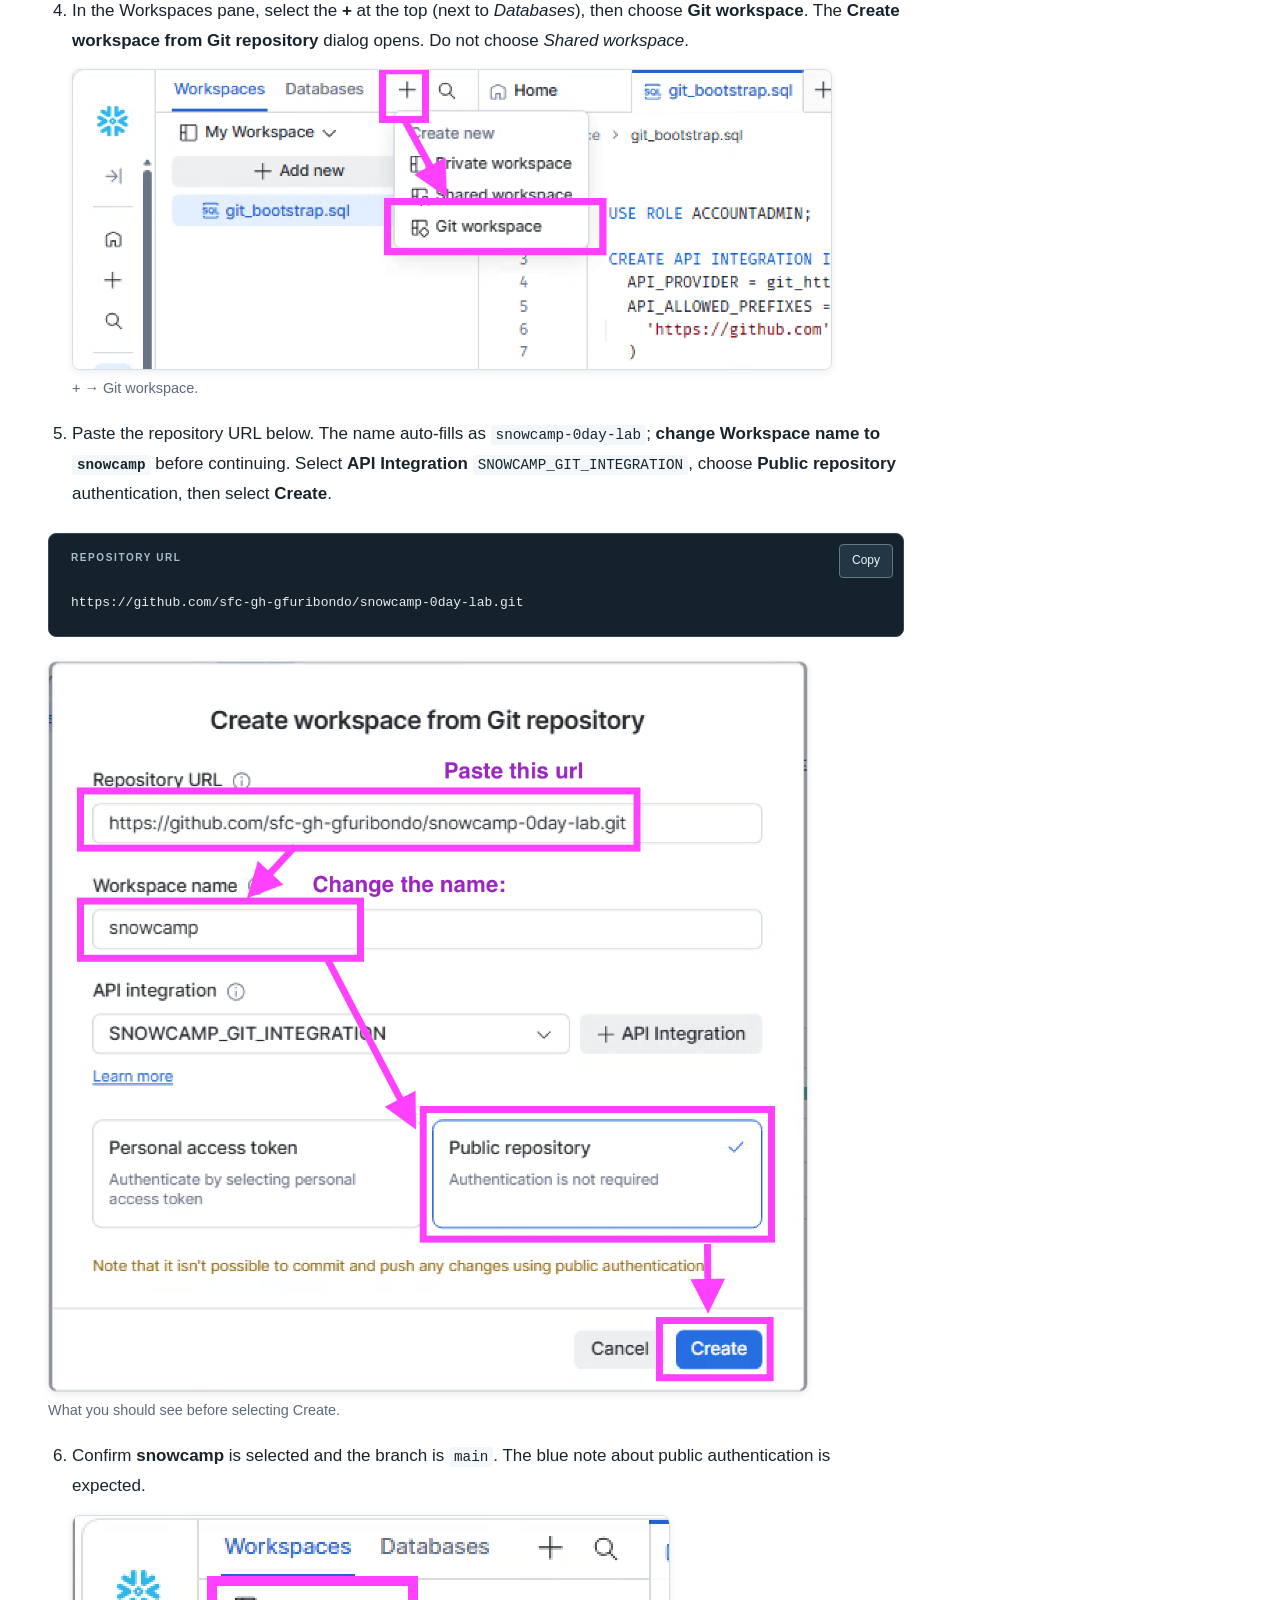
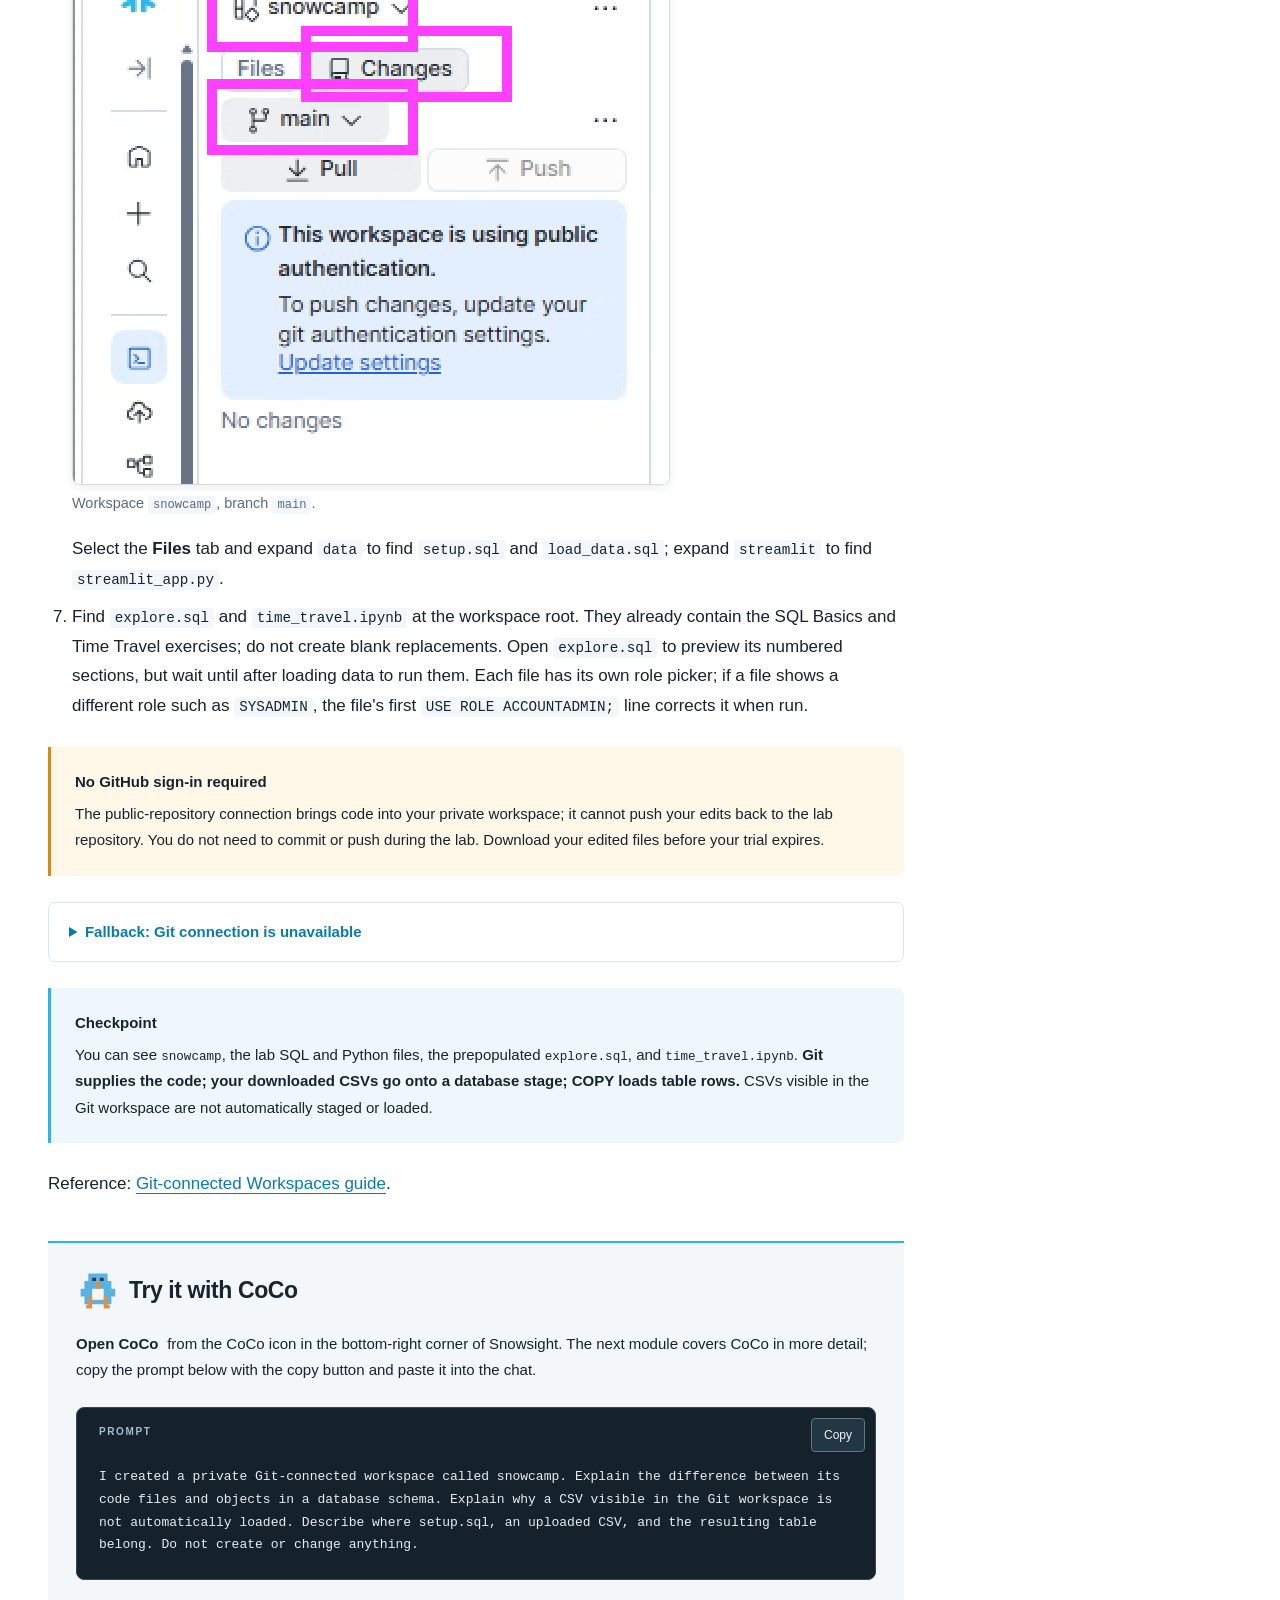
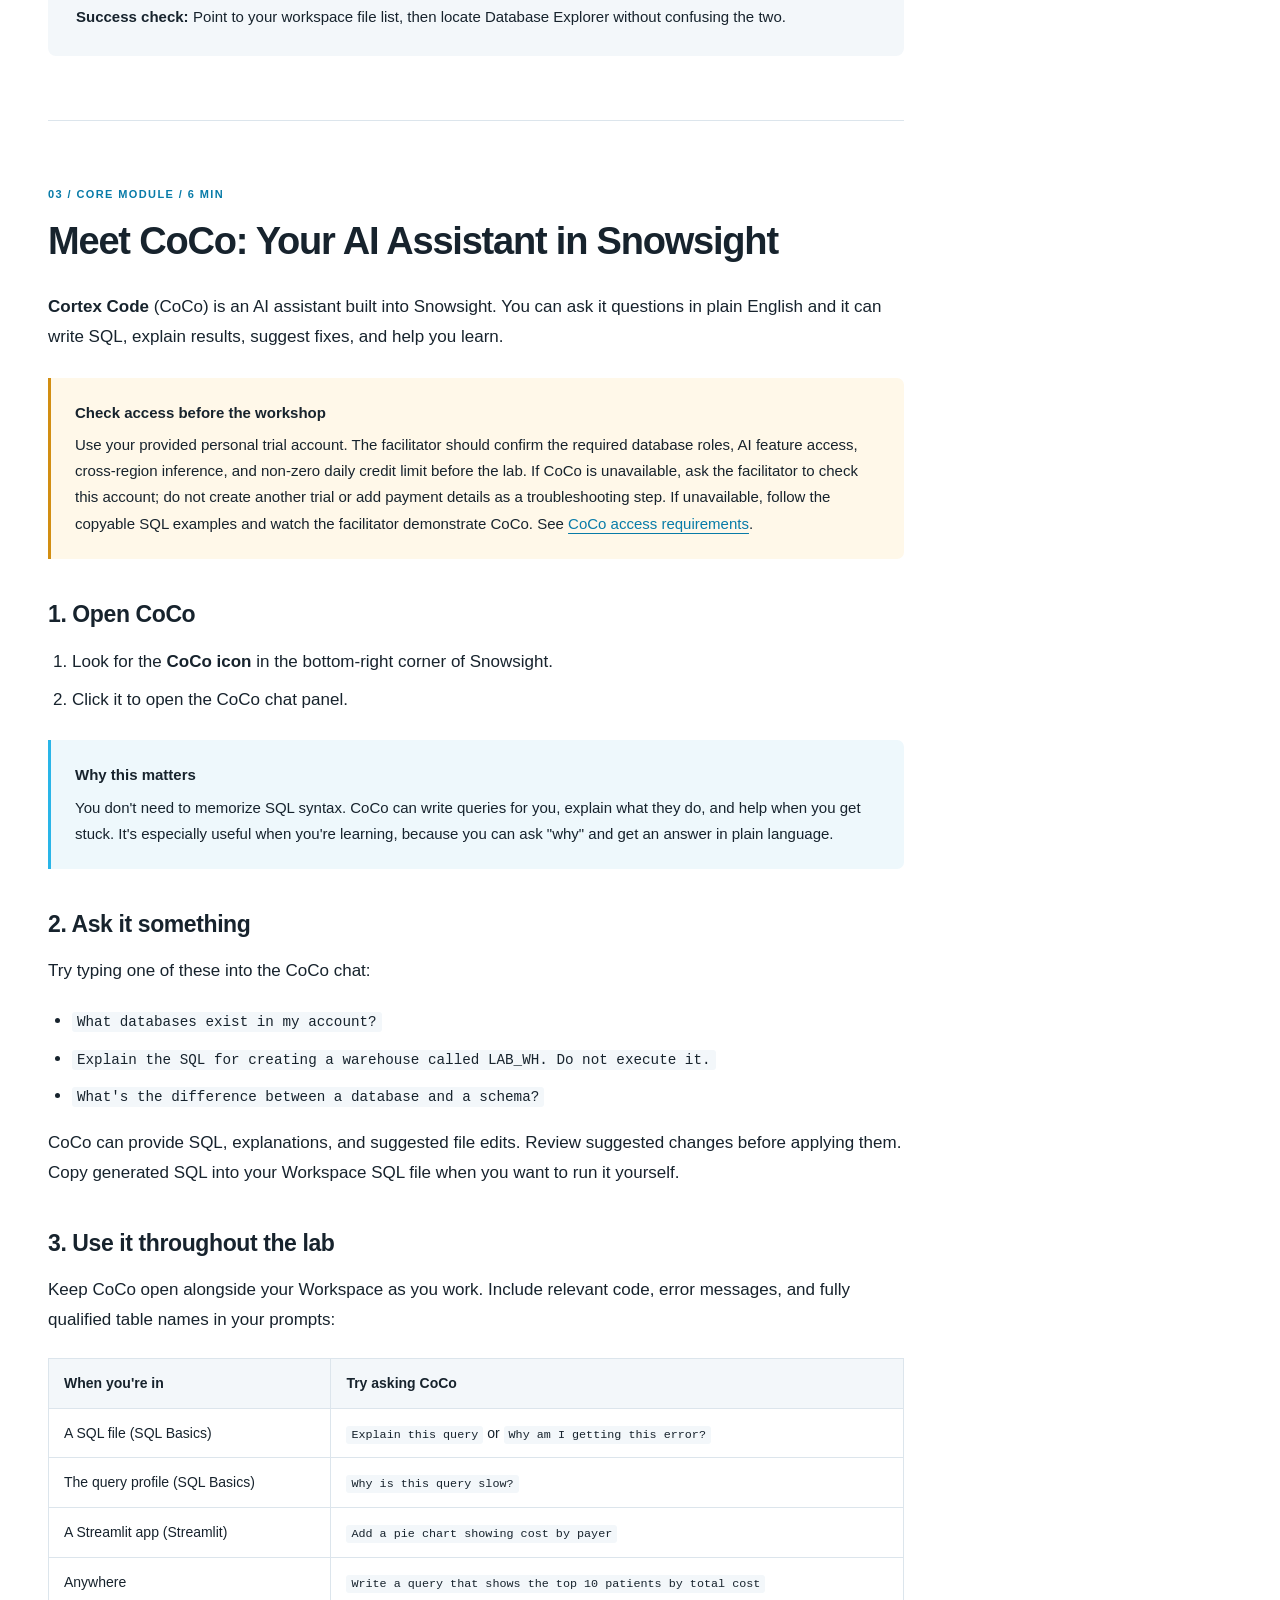
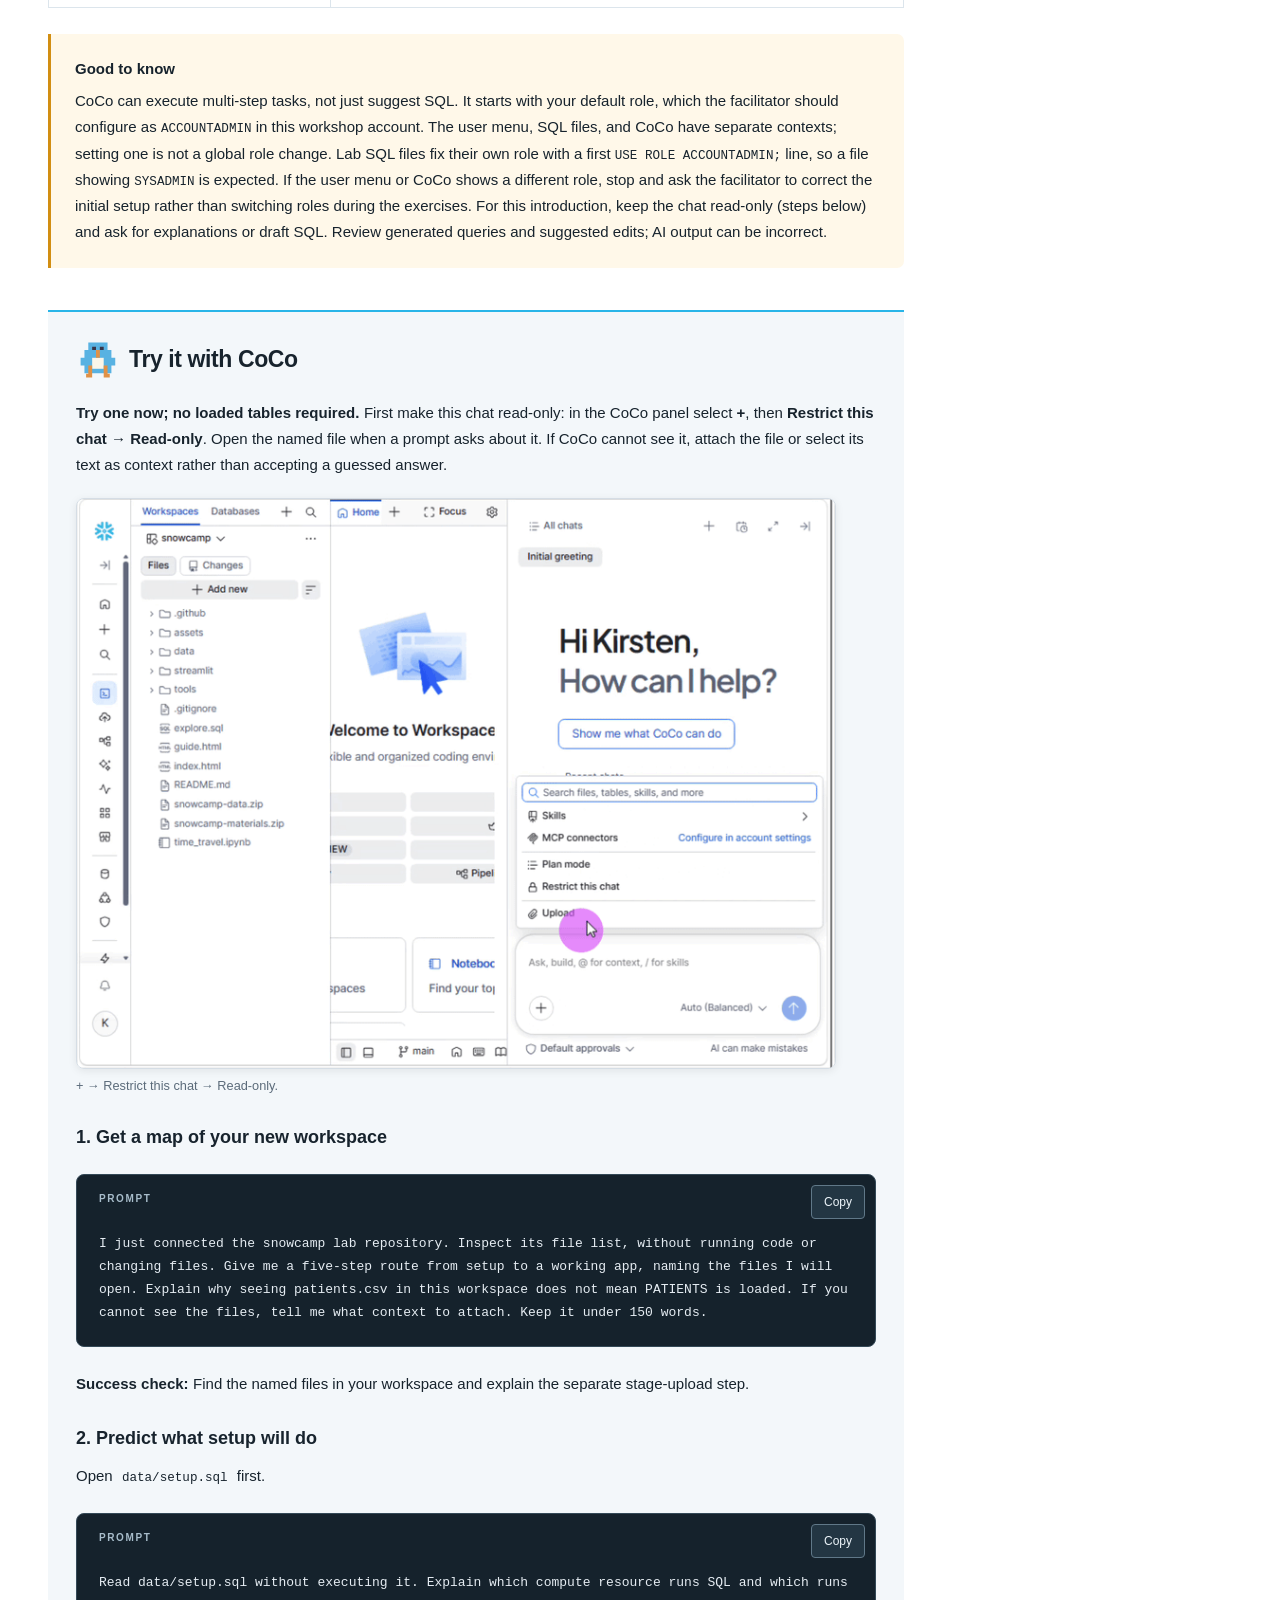
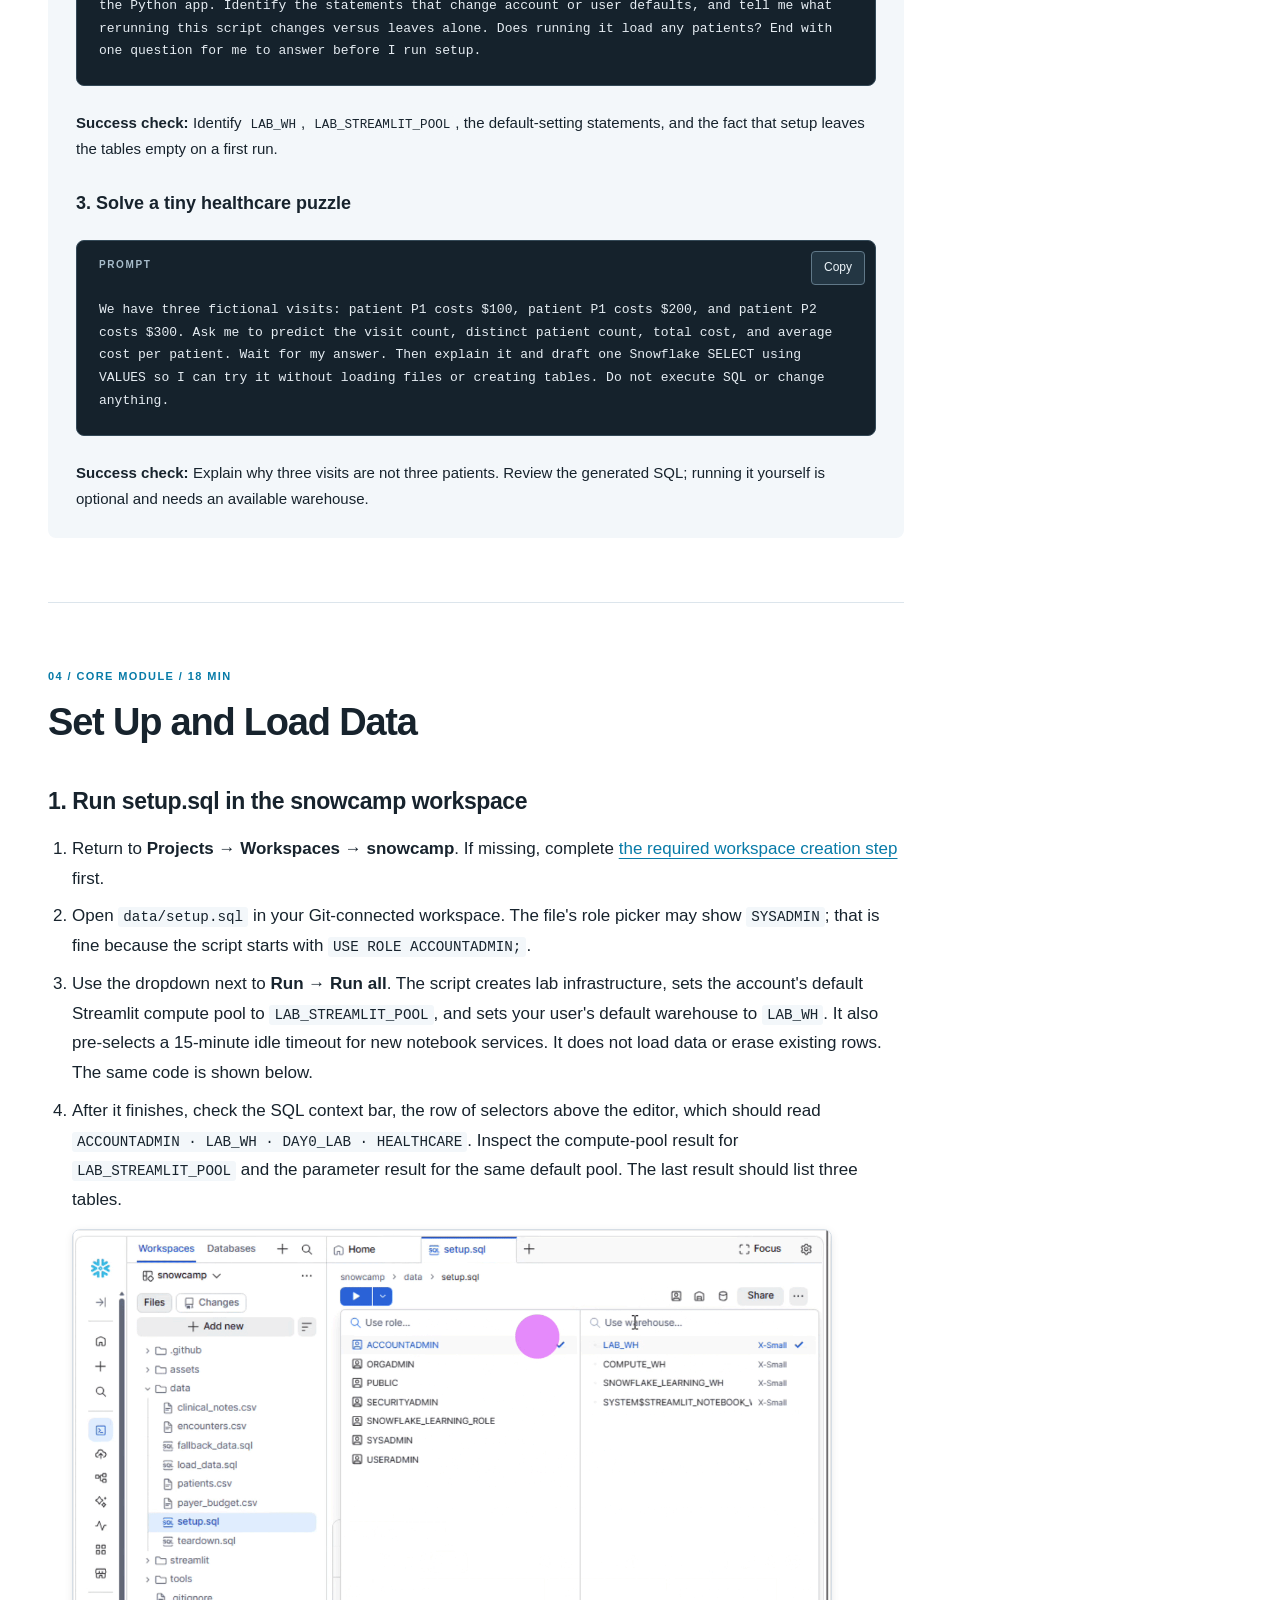
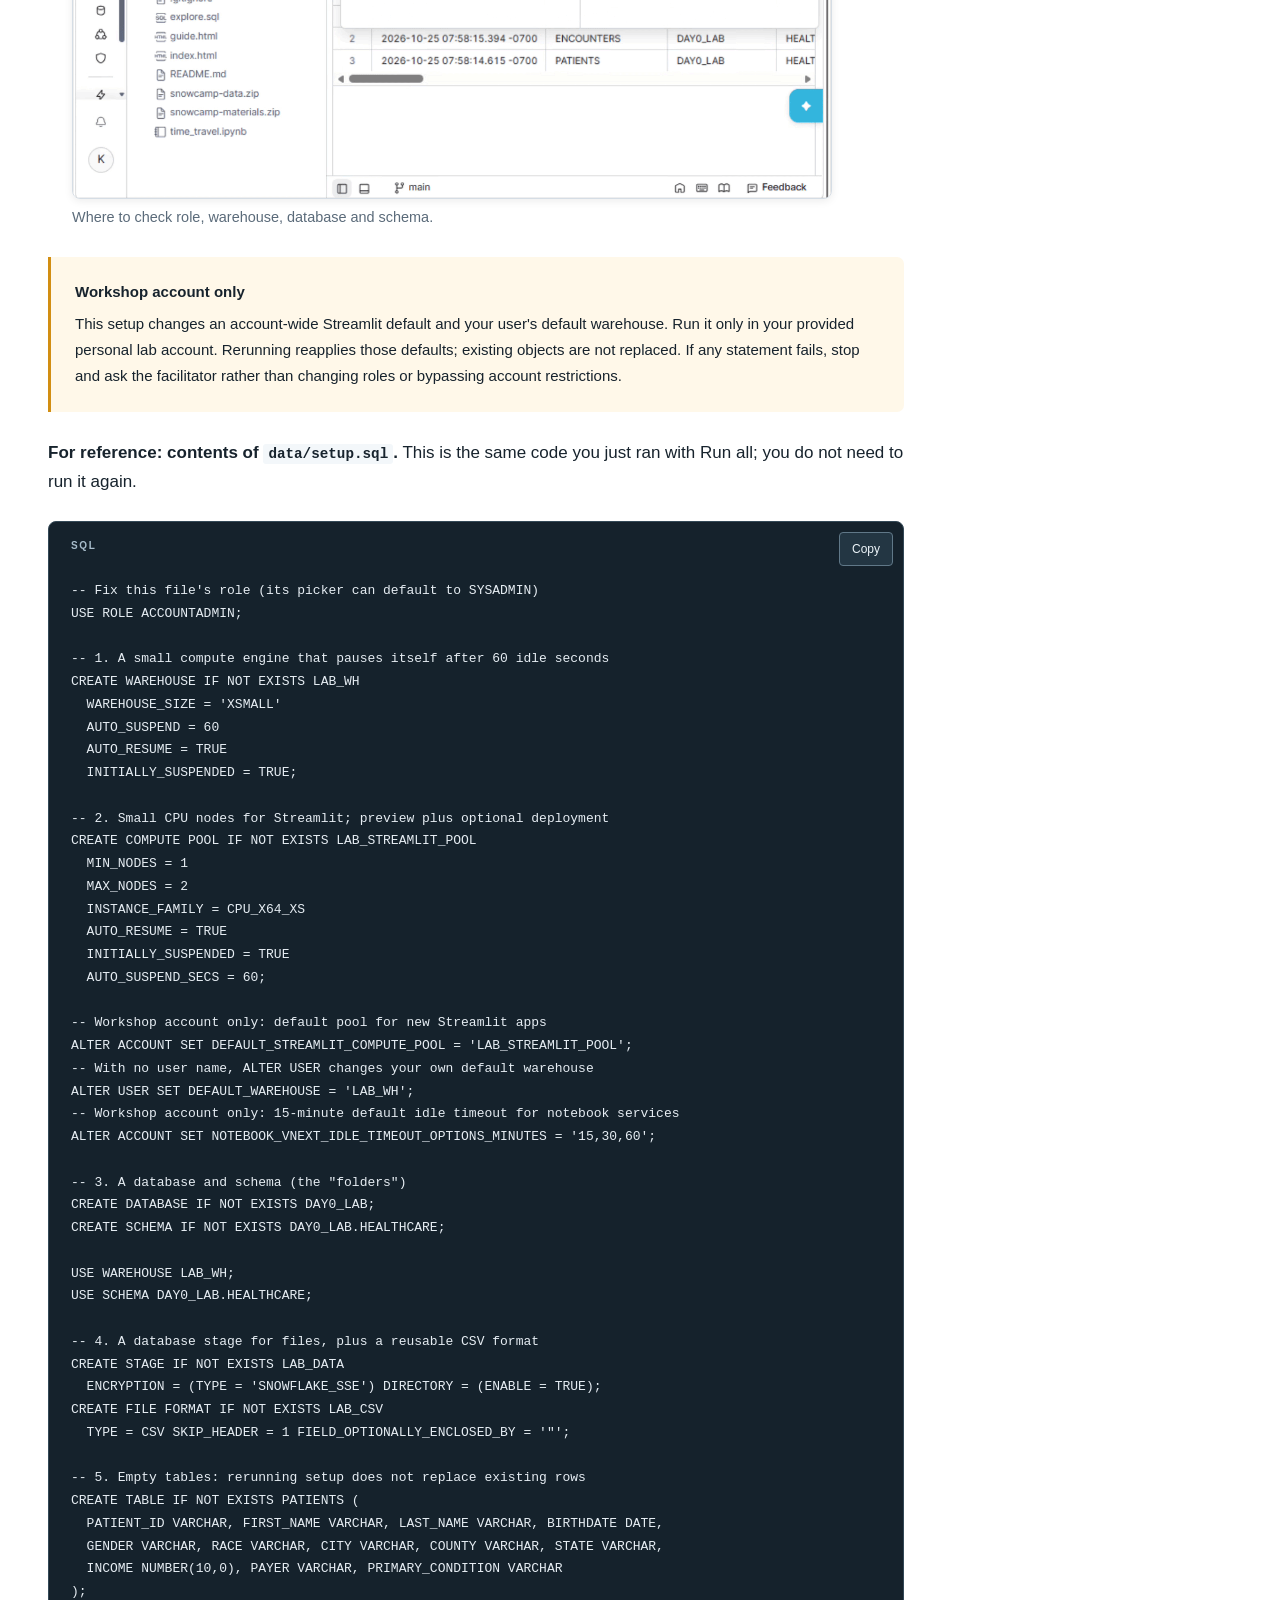
==== commit 292ef470: "docs(lab): add walkthrough screenshots and clarify beginner steps Address facilitator review: show R" ====
--- a/guide.html
+++ b/guide.html
@@ -174,7 +174,7 @@
     Completing every optional activity requires additional time.</div>
   <div class="tip"><strong>If your session is 90 minutes</strong>Follow the core modules through Wrap-Up. Keep the Meet CoCo introduction, but save the extra <em>Try it with CoCo</em> sections, SQL Challenges, Roles and Access, the bonus clone, and app deployment for later. If behind, defer the Query Profile tour. Do not skip row-count checks, creating the app's view, restoring the changed/dropped tables, or suspending compute at the end.</div>
   <div class="why"><strong>Your personal trial account</strong>A personal Snowflake trial account will be provided to each participant.
-    It remains active for <strong>three days after the lab</strong>, so you can revisit the exercises and try the optional activities.
+    It remains active for <strong>30 days</strong>, so you can revisit the exercises and try the optional activities.
     Use the access details supplied by the facilitator; there is no need to sign up for another account.</div>
   <h3>Before you start</h3>
   <ul>
@@ -194,7 +194,7 @@
 
   <h3>1. Sign in to your provided personal trial account</h3>
   <ol>
-    <li>Open the personal trial account URL supplied by your facilitator and follow the supplied sign-in instructions. This is your own lab account, available during the workshop and for <strong>three days afterward</strong>. Do not use a work or production account, and do not create another trial.</li>
+    <li>Open the personal trial account URL supplied by your facilitator and follow the supplied sign-in instructions. This is your own lab account, active for <strong>30 days</strong>. Do not use a work or production account, and do not create another trial.</li>
     <li>Confirm the organization/account name in the account menu. If you see production data or do not recognize the account, stop and ask your facilitator.</li>
     <li>Bookmark the URL. Keep this guide and Snowsight in separate browser tabs so you can switch between instructions and your work.</li>
     <li><strong>Set your role once:</strong> open your user menu (your name, usually lower left), choose <strong>Switch role → ACCOUNTADMIN</strong>, and leave it selected for the entire lab, including optional exercises. If it is unavailable, stop and ask your facilitator.</li>
@@ -233,8 +233,9 @@
   <p>First allow this lab account to read the public repository. This one-time bootstrap must happen <strong>before</strong> creating the Git workspace.</p>
   <ol>
     <li>In <strong>Projects → Workspaces → My Workspace</strong>, use <strong>+ Add new → SQL File</strong> to create <code>git_bootstrap.sql</code>.</li>
-    <li>In your provided lab account only, paste the following SQL and run the entire block. If <code>ACCOUNTADMIN</code> is unavailable, ask your facilitator to create the integration; do not request admin access to a production account.</li>
-  </ol>
+    <li>In your provided lab account only, paste the following SQL and run the entire block: select the <strong>down arrow next to the blue Run (▶) button</strong>, then choose <strong>Run all</strong> (shortcut: <kbd>Ctrl</kbd>+<kbd>Shift</kbd>+<kbd>Enter</kbd>, or <kbd>⌘</kbd>+<kbd>Shift</kbd>+<kbd>Enter</kbd> on Mac). The blue button by itself runs only the statement under your cursor. If <code>ACCOUNTADMIN</code> is unavailable, ask your facilitator to create the integration; do not request admin access to a production account.</li>
+  </ol>
+  <figure class="shot"><img src="assets/img/run_all.png" alt="The down arrow next to the blue Run button opens a menu with Run all, shortcut Ctrl+Shift+Enter" loading="lazy" /><figcaption>Use the arrow beside Run, then Run all.</figcaption></figure>
   <div class="code"><pre>USE ROLE ACCOUNTADMIN;
 
 CREATE API INTEGRATION IF NOT EXISTS SNOWCAMP_GIT_INTEGRATION
@@ -245,12 +246,16 @@
   ENABLED = TRUE;</pre></div>
   <ol start="3">
     <li>The Snowsight user-menu role should still be <code>ACCOUNTADMIN</code>, selected at sign-in. That role controls which integrations the creation dialog can see. The bootstrap sets the SQL session to the same role. Each lab SQL file also starts with <code>USE ROLE ACCOUNTADMIN;</code>, because a workspace file's role picker can default to a different role; that line keeps the same role rather than switching.</li>
-    <li>Open the workspace selector/header and choose <strong>Git workspace</strong>. The <strong>Create workspace from Git repository</strong> dialog opens. Do not choose <em>Shared workspace</em>.</li>
+    <li>In the Workspaces pane, select the <strong>+</strong> at the top (next to <em>Databases</em>), then choose <strong>Git workspace</strong>. The <strong>Create workspace from Git repository</strong> dialog opens. Do not choose <em>Shared workspace</em>.
+      <figure class="shot"><img src="assets/img/git_workspace_menu.png" alt="The plus button in the Workspaces pane opens Create new with Private, Shared, and Git workspace options" loading="lazy" /><figcaption>+ → Git workspace.</figcaption></figure></li>
     <li>Paste the repository URL below. The name auto-fills as <code>snowcamp-0day-lab</code>; <strong>change Workspace name to <code>snowcamp</code></strong> before continuing. Select <strong>API Integration</strong> <code>SNOWCAMP_GIT_INTEGRATION</code>, choose <strong>Public repository</strong> authentication, then select <strong>Create</strong>.</li>
   </ol>
   <div class="code"><pre>https://github.com/sfc-gh-gfuribondo/snowcamp-0day-lab.git</pre></div>
+  <figure class="shot"><img src="assets/img/git_dialog.png" alt="Create workspace from Git repository dialog: repository URL pasted, name changed to snowcamp, SNOWCAMP_GIT_INTEGRATION selected, Public repository chosen, then Create" loading="lazy" /><figcaption>What you should see before selecting Create.</figcaption></figure>
   <ol start="6">
-    <li>Confirm <strong>snowcamp</strong> is selected and the branch is <code>main</code>. Expand <code>data</code> to find <code>setup.sql</code> and <code>load_data.sql</code>; expand <code>streamlit</code> to find <code>streamlit_app.py</code>.</li>
+    <li>Confirm <strong>snowcamp</strong> is selected and the branch is <code>main</code>. The blue note about public authentication is expected.
+      <figure class="shot"><img src="assets/img/git_confirm_branch.png" alt="Workspace selector shows snowcamp, the Changes tab, and branch main" loading="lazy" /><figcaption>Workspace <code>snowcamp</code>, branch <code>main</code>.</figcaption></figure>
+      Select the <strong>Files</strong> tab and expand <code>data</code> to find <code>setup.sql</code> and <code>load_data.sql</code>; expand <code>streamlit</code> to find <code>streamlit_app.py</code>.</li>
     <li>Find <code>explore.sql</code> and <code>time_travel.ipynb</code> at the workspace root. They already contain the SQL Basics and Time Travel exercises; do not create blank replacements. Open <code>explore.sql</code> to preview its numbered sections, but wait until after loading data to run them. Each file has its own role picker; if a file shows a different role such as <code>SYSADMIN</code>, the file's first <code>USE ROLE ACCOUNTADMIN;</code> line corrects it when run.</li>
   </ol>
   <div class="tip"><strong>No GitHub sign-in required</strong>The public-repository connection brings code into your private workspace; it cannot push your edits back to the lab repository. You do not need to commit or push during the lab. Download your edited files before your trial expires.</div>
@@ -264,6 +269,7 @@
   <p>Reference: <a href="https://docs.snowflake.com/en/user-guide/ui-snowsight/workspaces-git">Git-connected Workspaces guide</a>.</p>
   <div class="coco-practice">
     <h3 class="coco-heading"><svg class="coco-icon" viewBox="0 0 72 80" aria-hidden="true" focusable="false" xmlns="http://www.w3.org/2000/svg"><path fill="#58B2E2" d="M22 8h35v14h7v14h7v14h-7v14H15V50H8V36h7V22h7Z"/><path fill="#FBF6E9" d="M29 36h21v20H29Z"/><path fill="#37364A" d="M29 16h7v6h-7Zm14 0h7v6h-7Z"/><path fill="#E09146" d="M36 22h7v14h-7ZM22 50h7v22H18v-7h4Zm28 0h7v15h4v7H50Z"/></svg><span>Try it with CoCo</span></h3>
+    <p><strong>Open CoCo</strong> from the CoCo icon in the bottom-right corner of Snowsight. The next module covers CoCo in more detail; copy the prompt below with the copy button and paste it into the chat.</p>
     <div class="code"><pre>I created a private Git-connected workspace called snowcamp. Explain the difference between its code files and objects in a database schema. Explain why a CSV visible in the Git workspace is not automatically loaded. Describe where setup.sql, an uploaded CSV, and the resulting table belong. Do not create or change anything.</pre></div>
     <p><strong>Success check:</strong>Point to your workspace file list, then locate Database Explorer without confusing the two.</p>
   </div>
@@ -312,12 +318,13 @@
 
   <div class="tip"><strong>Good to know</strong>
     CoCo can execute multi-step tasks, not just suggest SQL. It starts with your default role, which the facilitator should configure as <code>ACCOUNTADMIN</code> in this workshop account. The user menu, SQL files, and CoCo have separate contexts; setting one is not a global role change. Lab SQL files fix their own role with a first <code>USE ROLE ACCOUNTADMIN;</code> line, so a file showing <code>SYSADMIN</code> is expected. If the user menu or CoCo shows a different role, stop and ask the facilitator to correct the initial setup rather than switching roles during the exercises.
-    For this introduction, choose <strong>+ → Restrict this chat → Read-only</strong> and ask for explanations or draft SQL.
+    For this introduction, keep the chat read-only (steps below) and ask for explanations or draft SQL.
     Review generated queries and suggested edits; AI output can be incorrect.</div>
 
   <div class="coco-practice">
     <h3 class="coco-heading"><svg class="coco-icon" viewBox="0 0 72 80" aria-hidden="true" focusable="false" xmlns="http://www.w3.org/2000/svg"><path fill="#58B2E2" d="M22 8h35v14h7v14h7v14h-7v14H15V50H8V36h7V22h7Z"/><path fill="#FBF6E9" d="M29 36h21v20H29Z"/><path fill="#37364A" d="M29 16h7v6h-7Zm14 0h7v6h-7Z"/><path fill="#E09146" d="M36 22h7v14h-7ZM22 50h7v22H18v-7h4Zm28 0h7v15h4v7H50Z"/></svg><span>Try it with CoCo</span></h3>
-    <p><strong>Try one now; no loaded tables required.</strong>Keep the chat read-only. Open the named file when a prompt asks about it. If CoCo cannot see it, attach the file or select its text as context rather than accepting a guessed answer.</p>
+    <p><strong>Try one now; no loaded tables required.</strong>First make this chat read-only: in the CoCo panel select <strong>+</strong>, then <strong>Restrict this chat → Read-only</strong>. Open the named file when a prompt asks about it. If CoCo cannot see it, attach the file or select its text as context rather than accepting a guessed answer.</p>
+    <figure class="shot"><img src="assets/img/restricted_coco.gif" alt="Animation: in the CoCo panel, select plus, Restrict this chat, then Read-only" loading="lazy" /><figcaption>+ → Restrict this chat → Read-only.</figcaption></figure>
     <h4>1. Get a map of your new workspace</h4>
     <div class="code"><pre>I just connected the snowcamp lab repository. Inspect its file list, without running code or changing files. Give me a five-step route from setup to a working app, naming the files I will open. Explain why seeing patients.csv in this workspace does not mean PATIENTS is loaded. If you cannot see the files, tell me what context to attach. Keep it under 150 words.</pre></div>
     <p><strong>Success check:</strong>Find the named files in your workspace and explain the separate stage-upload step.</p>
@@ -339,10 +346,12 @@
     <li>Return to <strong>Projects → Workspaces → snowcamp</strong>. If missing, complete <a href="#tour">the required workspace creation step</a> first.</li>
     <li>Open <code>data/setup.sql</code> in your Git-connected workspace. The file's role picker may show <code>SYSADMIN</code>; that is fine because the script starts with <code>USE ROLE ACCOUNTADMIN;</code>.</li>
     <li>Use the dropdown next to <strong>Run → Run all</strong>. The script creates lab infrastructure, sets the account's default Streamlit compute pool to <code>LAB_STREAMLIT_POOL</code>, and sets your user's default warehouse to <code>LAB_WH</code>. It also pre-selects a 15-minute idle timeout for new notebook services. It does not load data or erase existing rows. The same code is shown below.</li>
-    <li>After it finishes, check the SQL toolbar: <code>ACCOUNTADMIN · LAB_WH · DAY0_LAB · HEALTHCARE</code>. Inspect the compute-pool result for <code>LAB_STREAMLIT_POOL</code> and the parameter result for the same default pool. The last result should list three tables.</li>
+    <li>After it finishes, check the SQL context bar, the row of selectors above the editor, which should read <code>ACCOUNTADMIN · LAB_WH · DAY0_LAB · HEALTHCARE</code>. Inspect the compute-pool result for <code>LAB_STREAMLIT_POOL</code> and the parameter result for the same default pool. The last result should list three tables.
+      <figure class="shot"><img src="assets/img/sql_bar_check.gif" alt="Animation: checking the role, warehouse, database and schema selectors above the SQL editor" loading="lazy" /><figcaption>Where to check role, warehouse, database and schema.</figcaption></figure></li>
   </ol>
   <div class="tip"><strong>Workshop account only</strong>This setup changes an account-wide Streamlit default and your user's default warehouse. Run it only in your provided personal lab account. Rerunning reapplies those defaults; existing objects are not replaced. If any statement fails, stop and ask the facilitator rather than changing roles or bypassing account restrictions.</div>
 
+  <p class="code-caption"><strong>For reference: contents of <code>data/setup.sql</code>.</strong> This is the same code you just ran with Run all; you do not need to run it again.</p>
   <div class="code"><pre>-- Fix this file's role (its picker can default to SYSADMIN)
 USE ROLE ACCOUNTADMIN;
 
@@ -414,6 +423,9 @@
     <li>Select all three downloaded files: <code>patients.csv</code>, <code>encounters.csv</code>, and <code>clinical_notes.csv</code>. Keep the filenames unchanged.</li>
     <li>Confirm the dialog targets <code>DAY0_LAB.HEALTHCARE.LAB_DATA</code>. Leave the optional path blank so files land at the stage root.</li>
     <li>Select <strong>Upload</strong> and wait for completion. This stores files; it does not load table rows yet.</li>
+  </ol>
+  <figure class="shot"><img src="assets/img/upload_data_to_stage.gif" alt="Animation: opening the LAB_DATA stage in Database Explorer and uploading the three CSV files" loading="lazy" /><figcaption>Uploading the three CSVs to the LAB_DATA stage.</figcaption></figure>
+  <ol start="5">
     <li>Return to <strong>snowcamp</strong> and open <code>data/load_data.sql</code>. Run the context statements and <code>LIST</code> first. Expect exactly the three CSV filenames.</li>
   </ol>
   <p>Alternative: <strong>Ingestion → Add Data → Load files into a Stage</strong>, if that page loads in your account.
@@ -455,7 +467,7 @@
     <p><strong>Additional practice, after the three core tables are loaded.</strong>Open <code>data/payer_budget.csv</code> in your <code>snowcamp</code> workspace. It contains 12 fictional budget records: four months and three plan types. These illustrative amounts are not healthcare benchmarks and are not tied to the encounter dataset.</p>
     <p>If the file is missing, <a href="data/payer_budget.csv" download>download payer_budget.csv</a> and upload it to your workspace. It is also in the full materials bundle, but deliberately not in the three-CSV data ZIP. Use its actual workspace path in the prompt if uploaded at the root.</p>
     <ol>
-      <li>Start a <strong>new CoCo chat</strong> in this workspace. The earlier read-only chat cannot perform this load, and its restriction cannot be relaxed within that chat. Keep <code>ACCOUNTADMIN</code> selected in your provided workshop account; retain tool approval prompts rather than bypassing them.</li>
+      <li><mark><strong>Start a new CoCo chat.</strong></mark> Start a new chat from the CoCo panel, and do not restrict it. Your earlier chat is read-only, so it cannot load data, and that restriction cannot be removed within the same chat. Keep <code>ACCOUNTADMIN</code> selected in your provided workshop account; retain tool approval prompts rather than bypassing them.</li>
       <li>Send the prompt below. Review the proposed columns, source file, destination, and loading method before approving any writes. If CoCo cannot read the workspace CSV or load it with the available tools, stop and ask the facilitator; do not invent rows or add credentials.</li>
       <li>After reviewing the plan, reply: <em>Proceed with the reviewed plan in this workshop account.</em> Approve only the explained actions. If the target table already exists, stop and review it with the facilitator instead of replacing it or loading again.</li>
     </ol>
@@ -598,7 +610,8 @@
   <ol>
     <li>Open <strong>Projects → Workspaces → snowcamp</strong>. Leave <code>ACCOUNTADMIN</code> selected for the entire exercise.</li>
     <li>Select <strong>+ Add new → Streamlit App</strong> and enter folder name <code>encounter_explorer</code> when prompted. Snowflake creates the app folder with <code>streamlit_app.py</code>, <code>pyproject.toml</code>, <code>snowflake.yml</code>, and <code>.streamlit/config.toml</code>. Use the newly created folder for your app, not the repository's reference <code>streamlit</code> folder.</li>
-    <li>Open the generated <code>streamlit_app.py</code>. Open the app's settings from the gear/settings control in the app's project pane and verify the query warehouse is <code>LAB_WH</code> (select it if not). The settings show <strong>Targets</strong> and <strong>Network</strong> tabs; an error dot on the auto-created deploy target is expected before deployment and can be ignored. Setup configured <code>LAB_STREAMLIT_POOL</code> as the account's default compute pool. The app runs on a <strong>container runtime</strong>; the warehouse runs its SQL queries.</li>
+    <li>Open the generated <code>streamlit_app.py</code>. Open the app's settings from the gear/settings control in the app's project pane and verify the query warehouse is <code>LAB_WH</code> (select it if not). The settings show <strong>Targets</strong> and <strong>Network</strong> tabs; an error dot on the auto-created deploy target is expected before deployment and can be ignored. Setup configured <code>LAB_STREAMLIT_POOL</code> as the account's default compute pool. Select <strong>Save settings</strong> if you changed anything. The app runs on a <strong>container runtime</strong>; the warehouse runs its SQL queries.
+      <figure class="shot"><img src="assets/img/streamlit_app_settings.png" alt="App settings dialog, Targets tab: Preview in workspace with compute pool LAB_STREAMLIT_POOL and query warehouse LAB_WH" loading="lazy" /><figcaption>Compute pool <code>LAB_STREAMLIT_POOL</code>, query warehouse <code>LAB_WH</code>.</figcaption></figure></li>
     <li>Select <strong>Run</strong> to preview the starter app. This is your private development app; no database or schema selection is needed until deployment.</li>
   </ol>
   <div class="tip"><strong>Before this module</strong>Complete setup, including creation of <code>LAB_STREAMLIT_POOL</code>, its default-pool setting, and your <code>LAB_WH</code> default warehouse. The facilitator must verify Streamlit workloads are allowed and the pool can start in the workshop region. If the Streamlit option is missing or the preview cannot start, stop and ask the facilitator; do not switch roles or create extra compute pools to work around it.</div>
@@ -714,13 +727,13 @@
     </tbody>
   </table></div>
 
-  <h3>Your next three days</h3>
-  <p>Your provided personal trial account stays active for <strong>three days after the lab</strong>. Use that time to revisit
+  <h3>Your next 30 days</h3>
+  <p>Your provided personal trial account stays active for <strong>30 days</strong>. Use that time to revisit
     the <em>Try it with CoCo</em> sections, complete the optional SQL and access exercises, and refine your app.</p>
   <ul>
     <li>Confirm the exact account expiration time with your facilitator.</li>
     <li>Before access expires, download your edited SQL, notebook, and Python files from <code>snowcamp</code>. Include your generated Streamlit app folder and its configuration files, not just the repository's reference Python file. Export notebook results as HTML separately if you want to keep them.</li>
-    <li>Keep <code>snowcamp-data.zip</code> and your downloaded work on your laptop. If you used the full materials fallback, keep that ZIP too. Do not rely on continued access to the account, app, or workspace after the three-day window.</li>
+    <li>Keep <code>snowcamp-data.zip</code> and your downloaded work on your laptop. If you used the full materials fallback, keep that ZIP too. Do not rely on continued access to the account, app, or workspace after the 30-day trial ends.</li>
   </ul>
   <h3>Keep costs low</h3>
   <p>Confirm the Time Travel notebook service is suspended using its <strong>Connected</strong> menu. It may use a different compute pool from Streamlit, and closing its tab is not enough. Its 15-minute idle timeout also suspends it automatically.</p>
@@ -738,7 +751,7 @@
     <a href="https://sfc-gh-mwalli.github.io/Cortex-AI-Lab/">Value-Based Care Cortex AI Lab</a>.
     Our three small, independently generated teaching tables are not the Synthea dataset used there.</p>
   <ul>
-    <li>Use the provided personal trial account during its three-day post-lab access window if your facilitator confirms it supports the AI course. Confirm AI prerequisites before starting; do not create another trial just to continue.</li>
+    <li>Use the provided personal trial account during its 30-day trial if your facilitator confirms it supports the AI course. Confirm AI prerequisites before starting; do not create another trial just to continue.</li>
     <li>Follow the AI lab's own setup: its workspace is <code>snowday</code>, its working schema is <code>VBC_LAB.CARE_ANALYTICS</code>, and its structured data is in <code>SYNTHEA.SILVER</code>.</li>
     <li>Download that lab's clinical notes and notebook. Do not substitute our CSVs or skip its data setup. It uses additional tables and different fields, such as <code>TOTAL_CLAIM_COST</code> rather than our <code>TOTAL_COST</code>.</li>
     <li>The AI lab includes Marketplace setup. This Day 0 lab does not require Marketplace.</li>
--- a/assets/guide.css
+++ b/assets/guide.css
@@ -189,4 +189,11 @@
   .step:first-child { break-before: auto; }
   .code pre, .code.has-copy pre { white-space: pre-wrap; overflow-wrap: anywhere; padding: 14px; }
   .code { background: #f5f5f5; color: #000; }
-}+}
+/* Screenshots and GIFs from facilitator walkthroughs */
+figure.shot { margin: 14px 0 18px; }
+figure.shot img { display: block; max-width: min(100%, 760px); height: auto; border: 1px solid #d5dde5; border-radius: 8px; box-shadow: 0 2px 8px rgba(0,0,0,.08); }
+figure.shot figcaption { font-size: .85em; color: #5b6b7a; margin-top: 6px; }
+.code-caption { margin-bottom: 6px; }
+mark { background: #fff2a8; padding: 0 3px; border-radius: 3px; }
+kbd { font-family: inherit; font-size: .85em; border: 1px solid #c5ced6; border-bottom-width: 2px; border-radius: 4px; padding: 0 5px; background: #f6f8fa; }
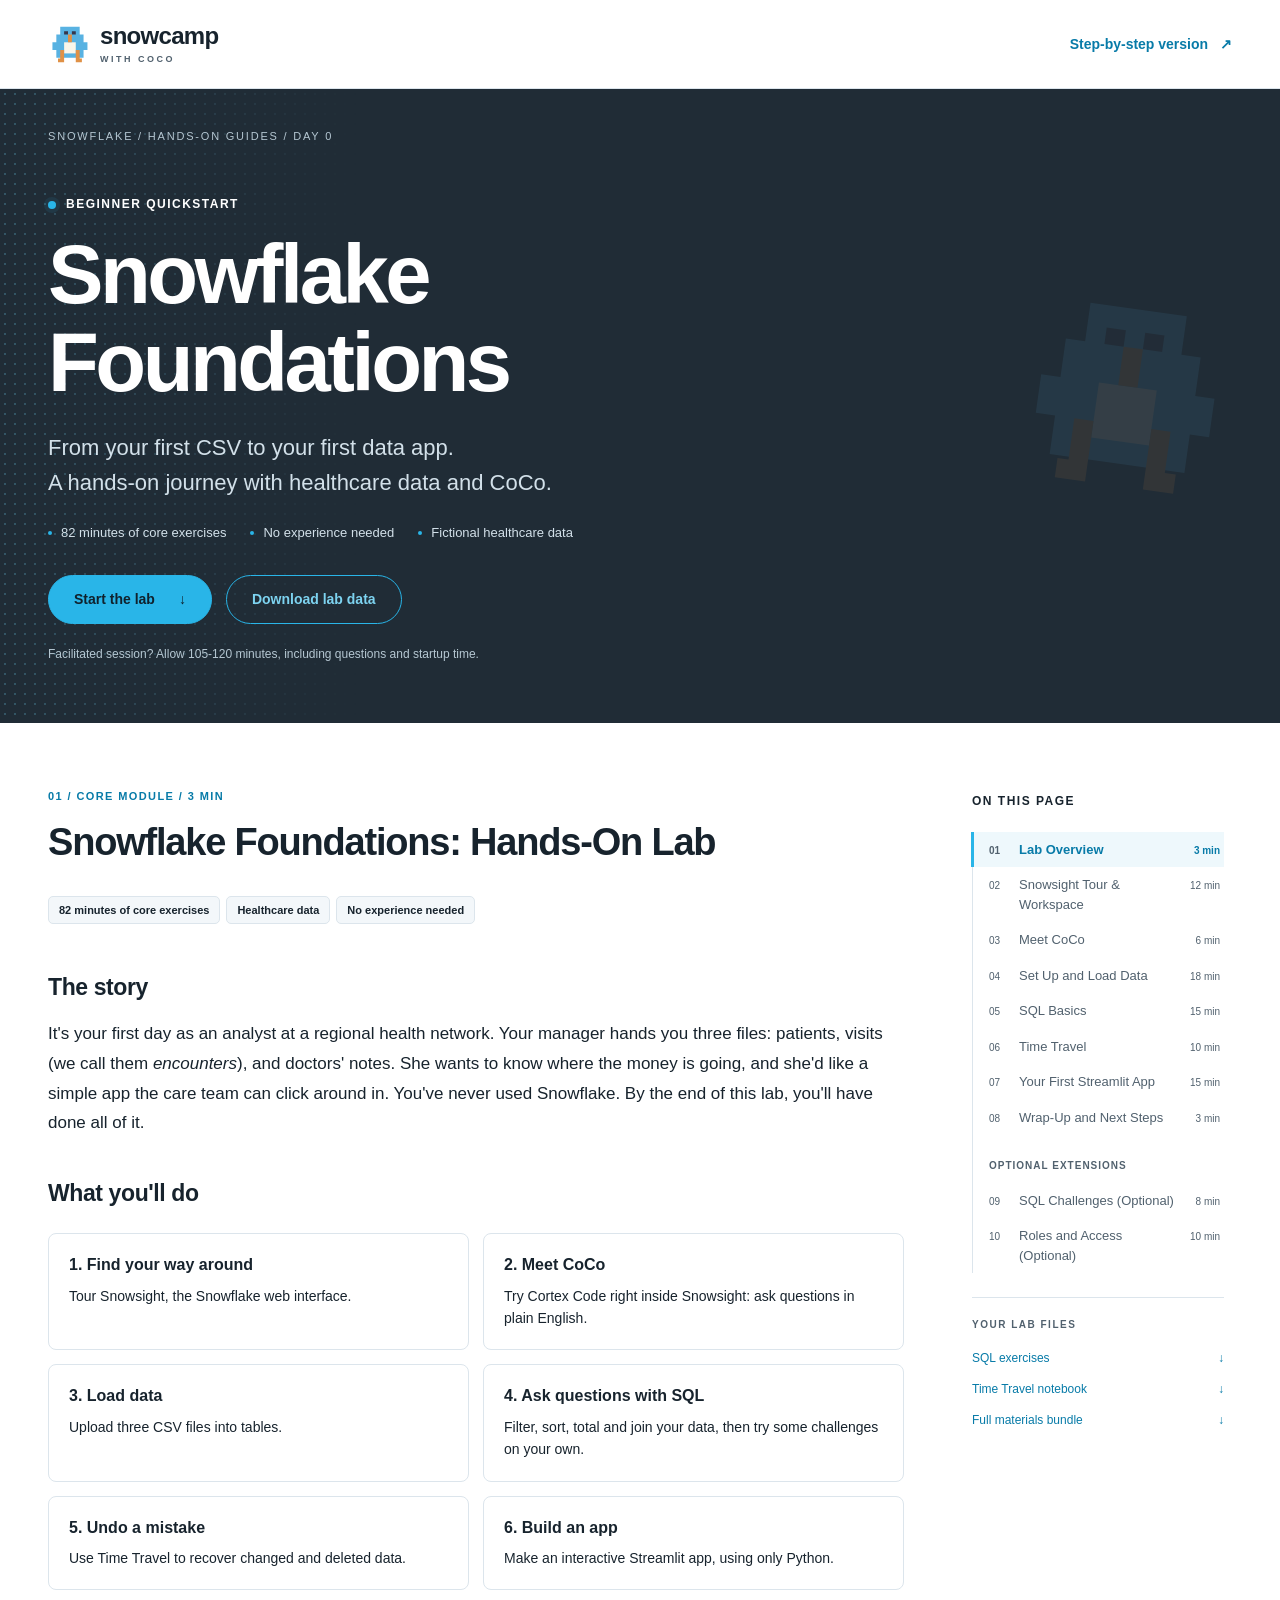
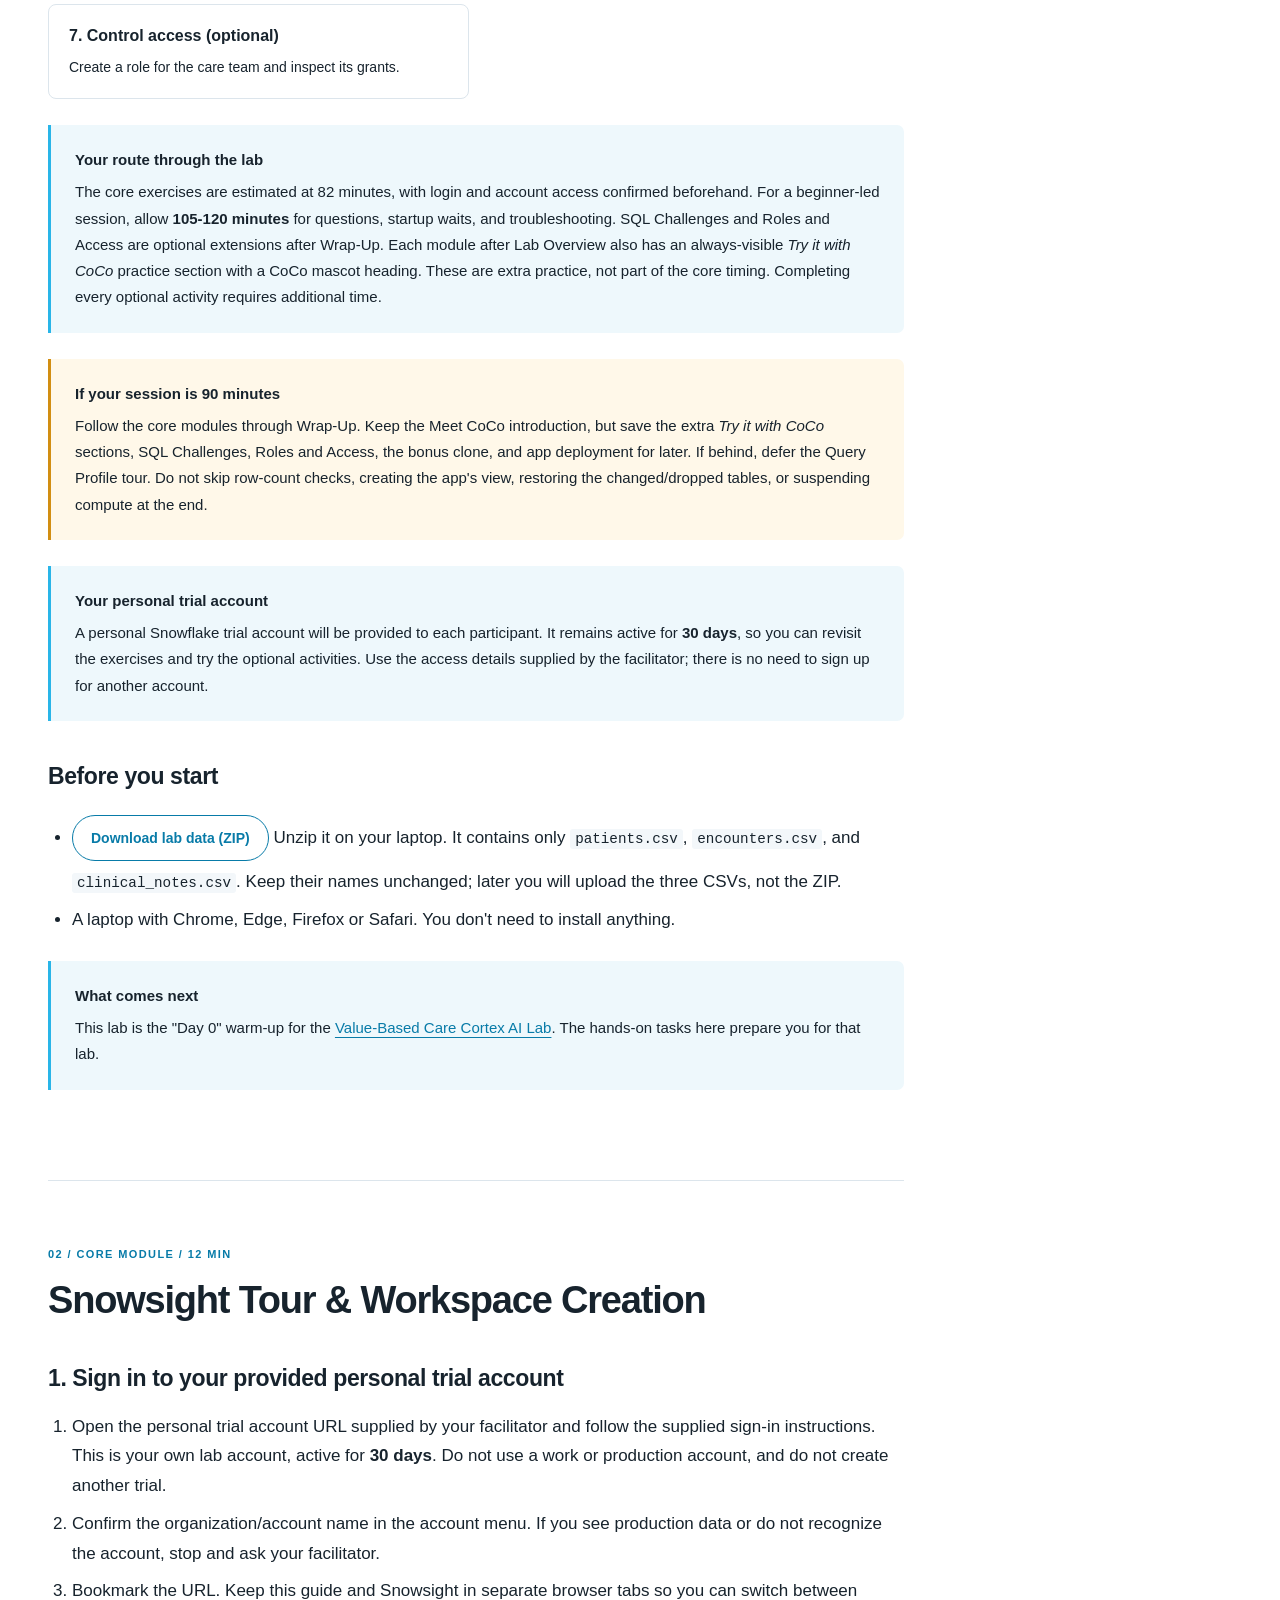
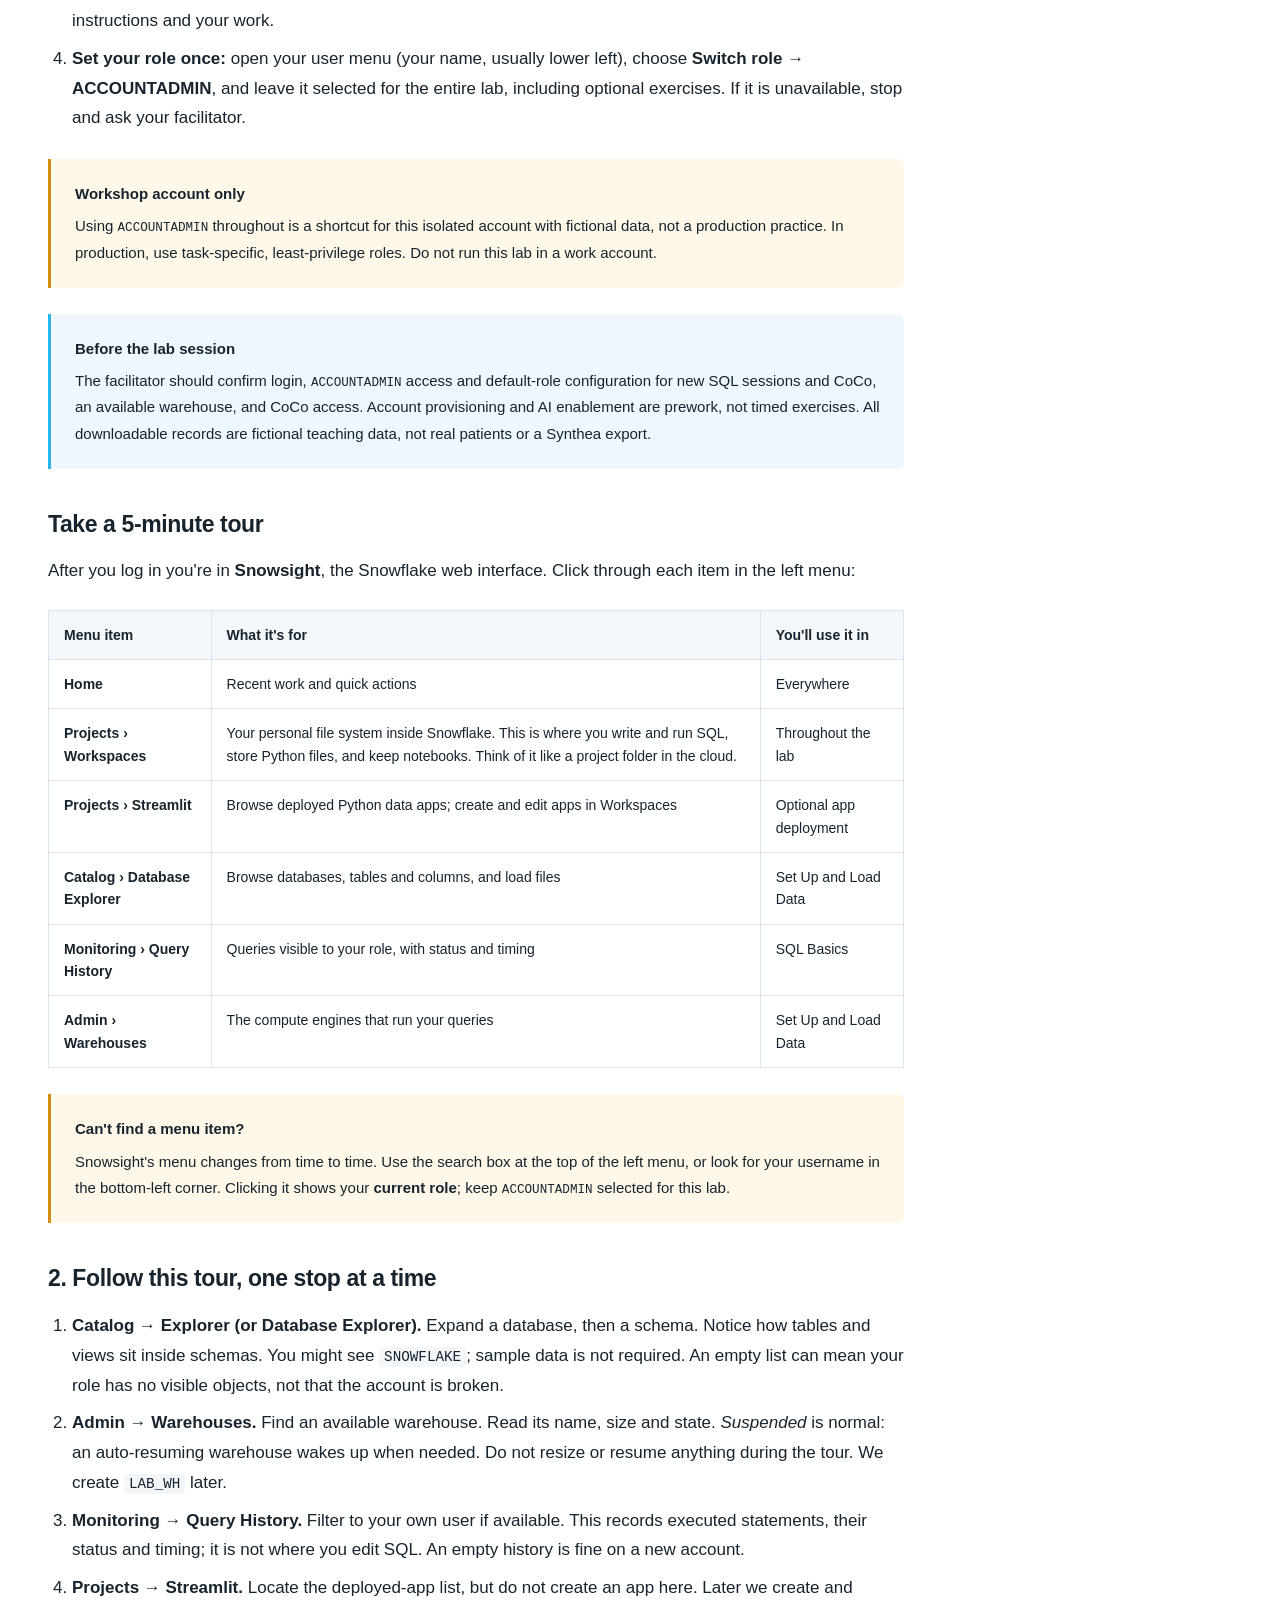
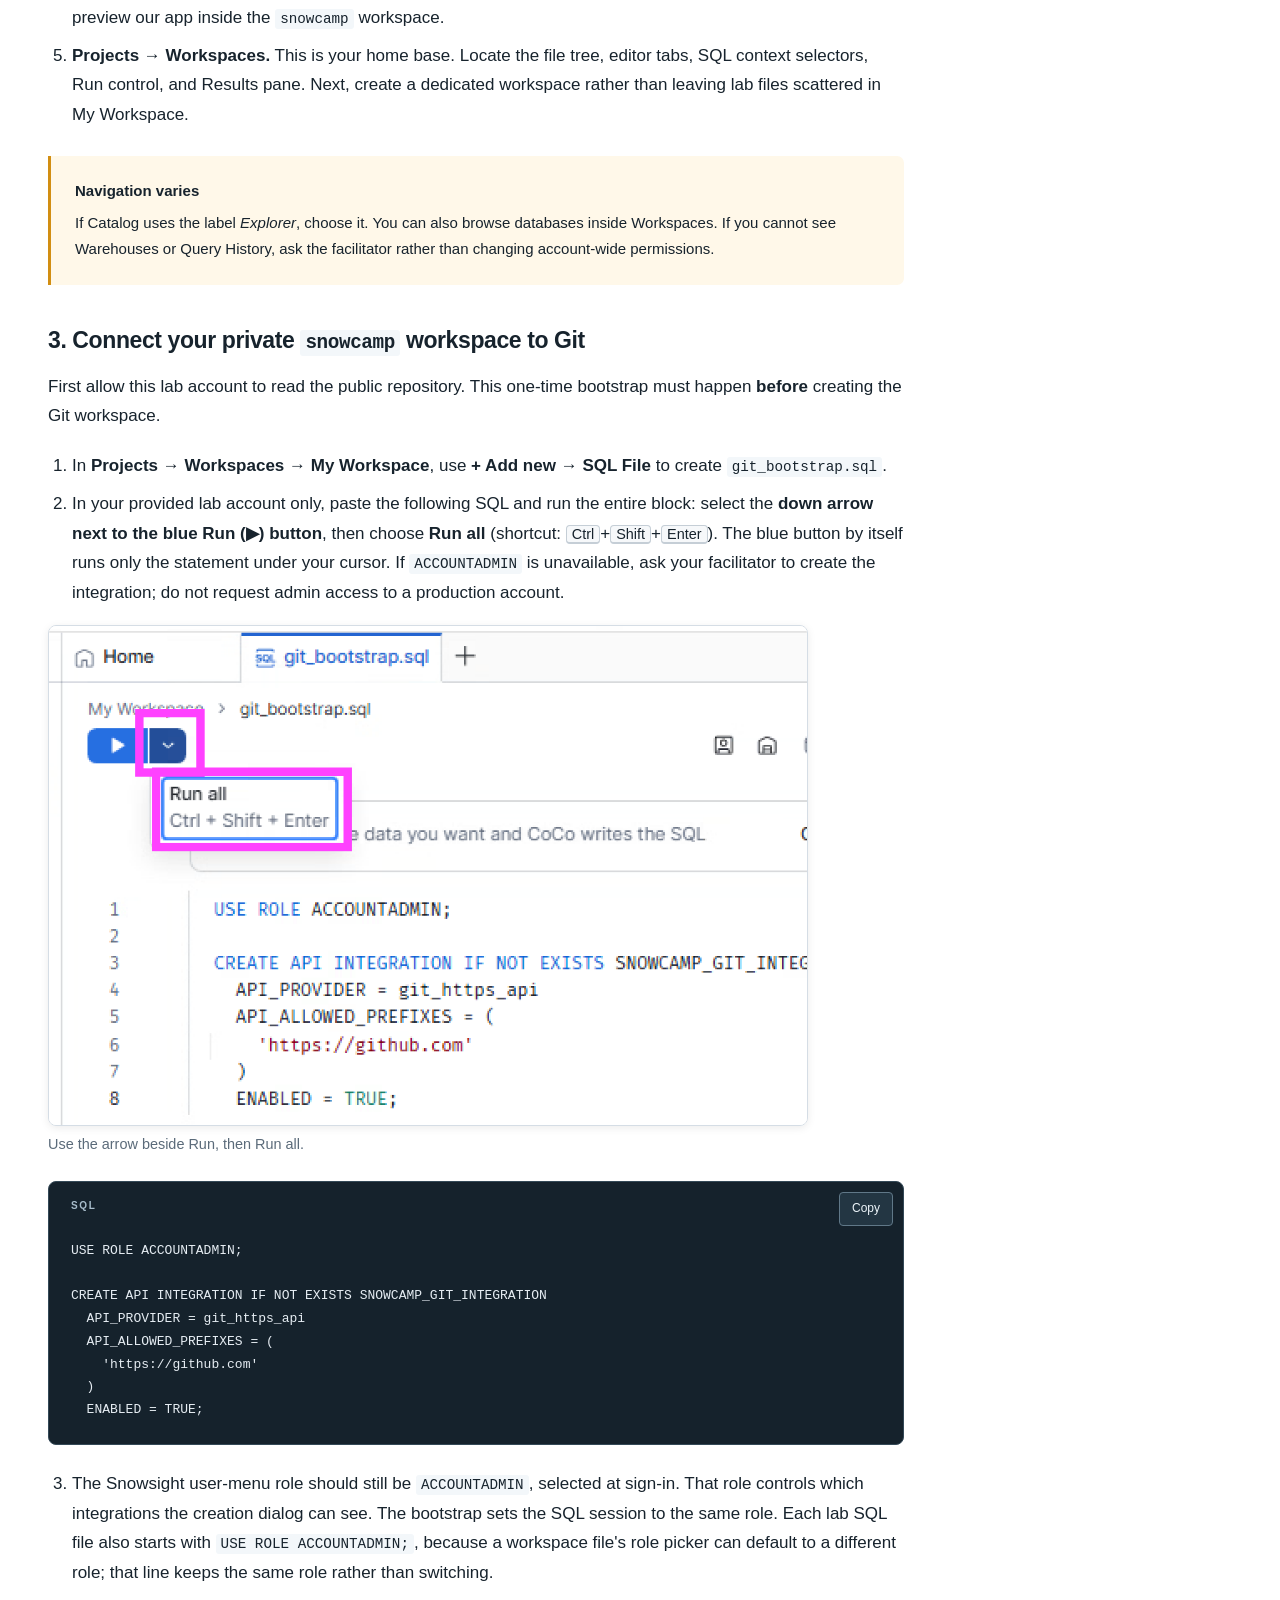
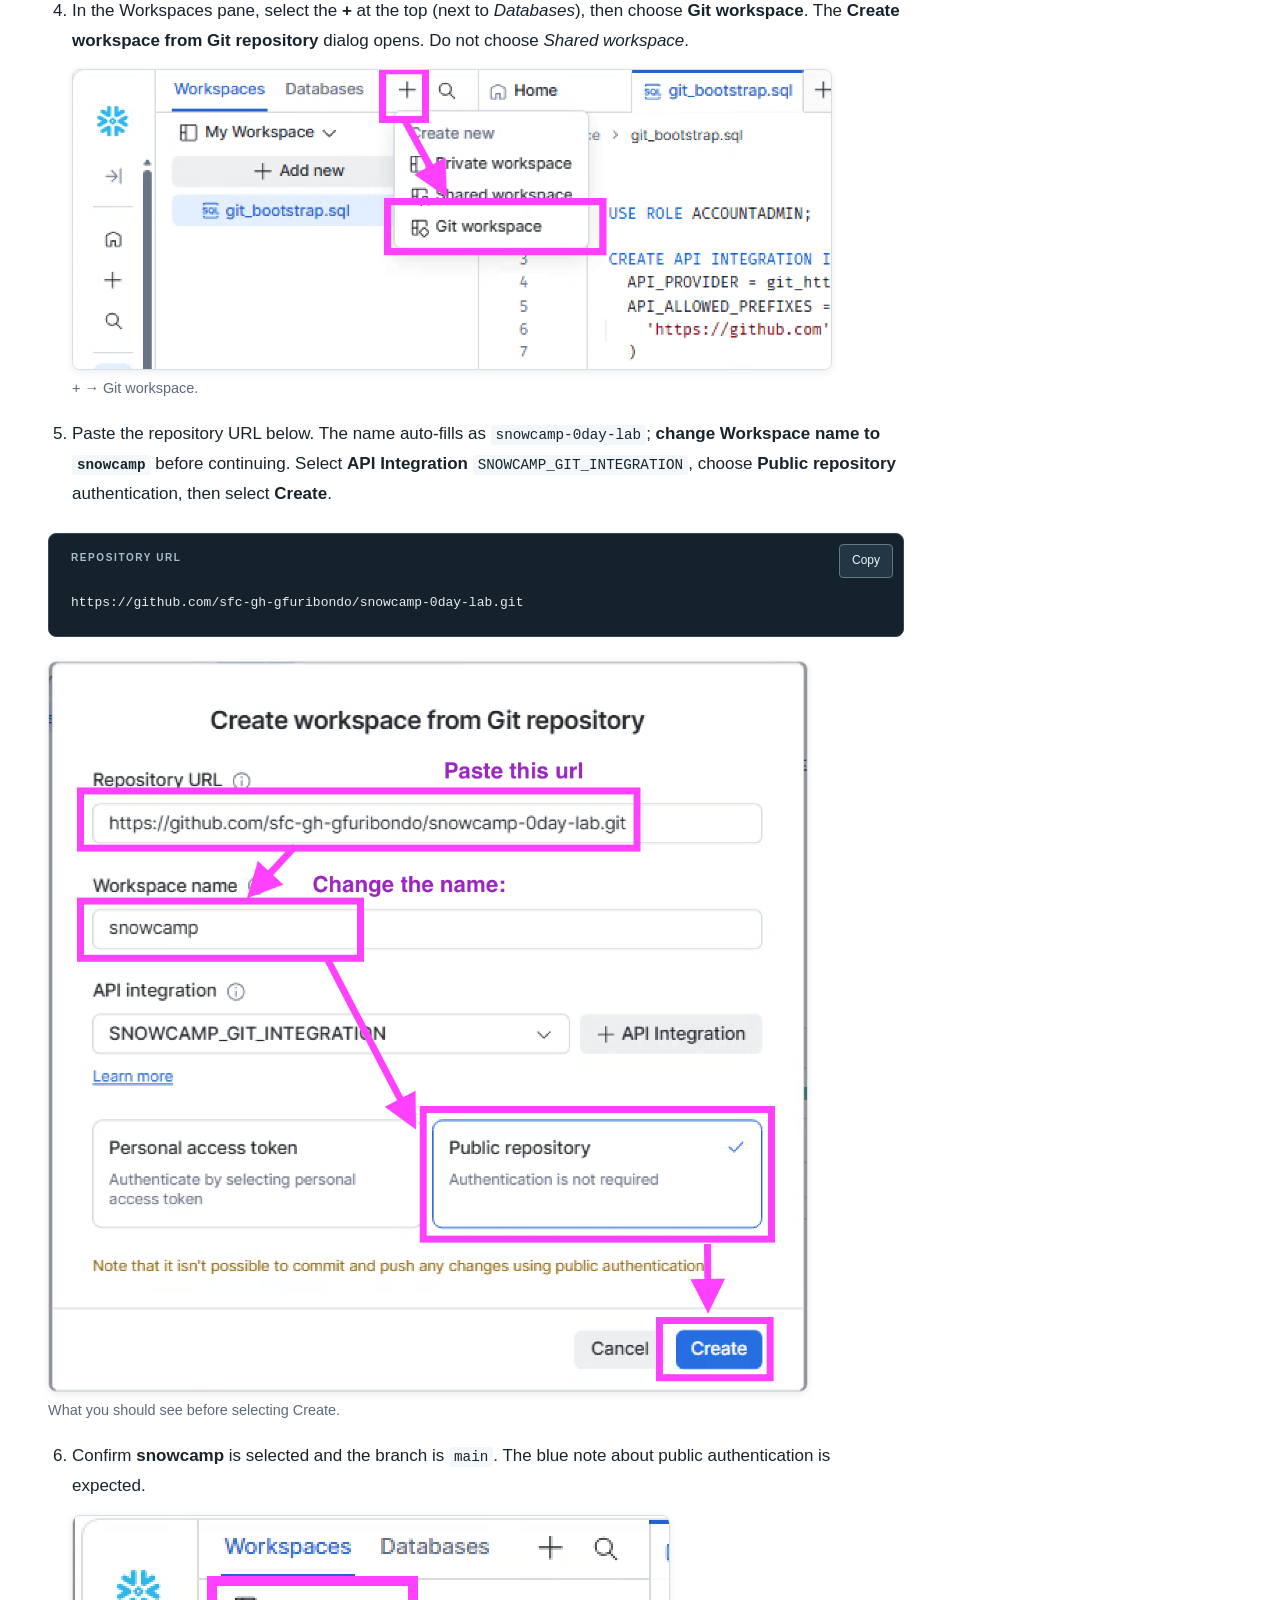
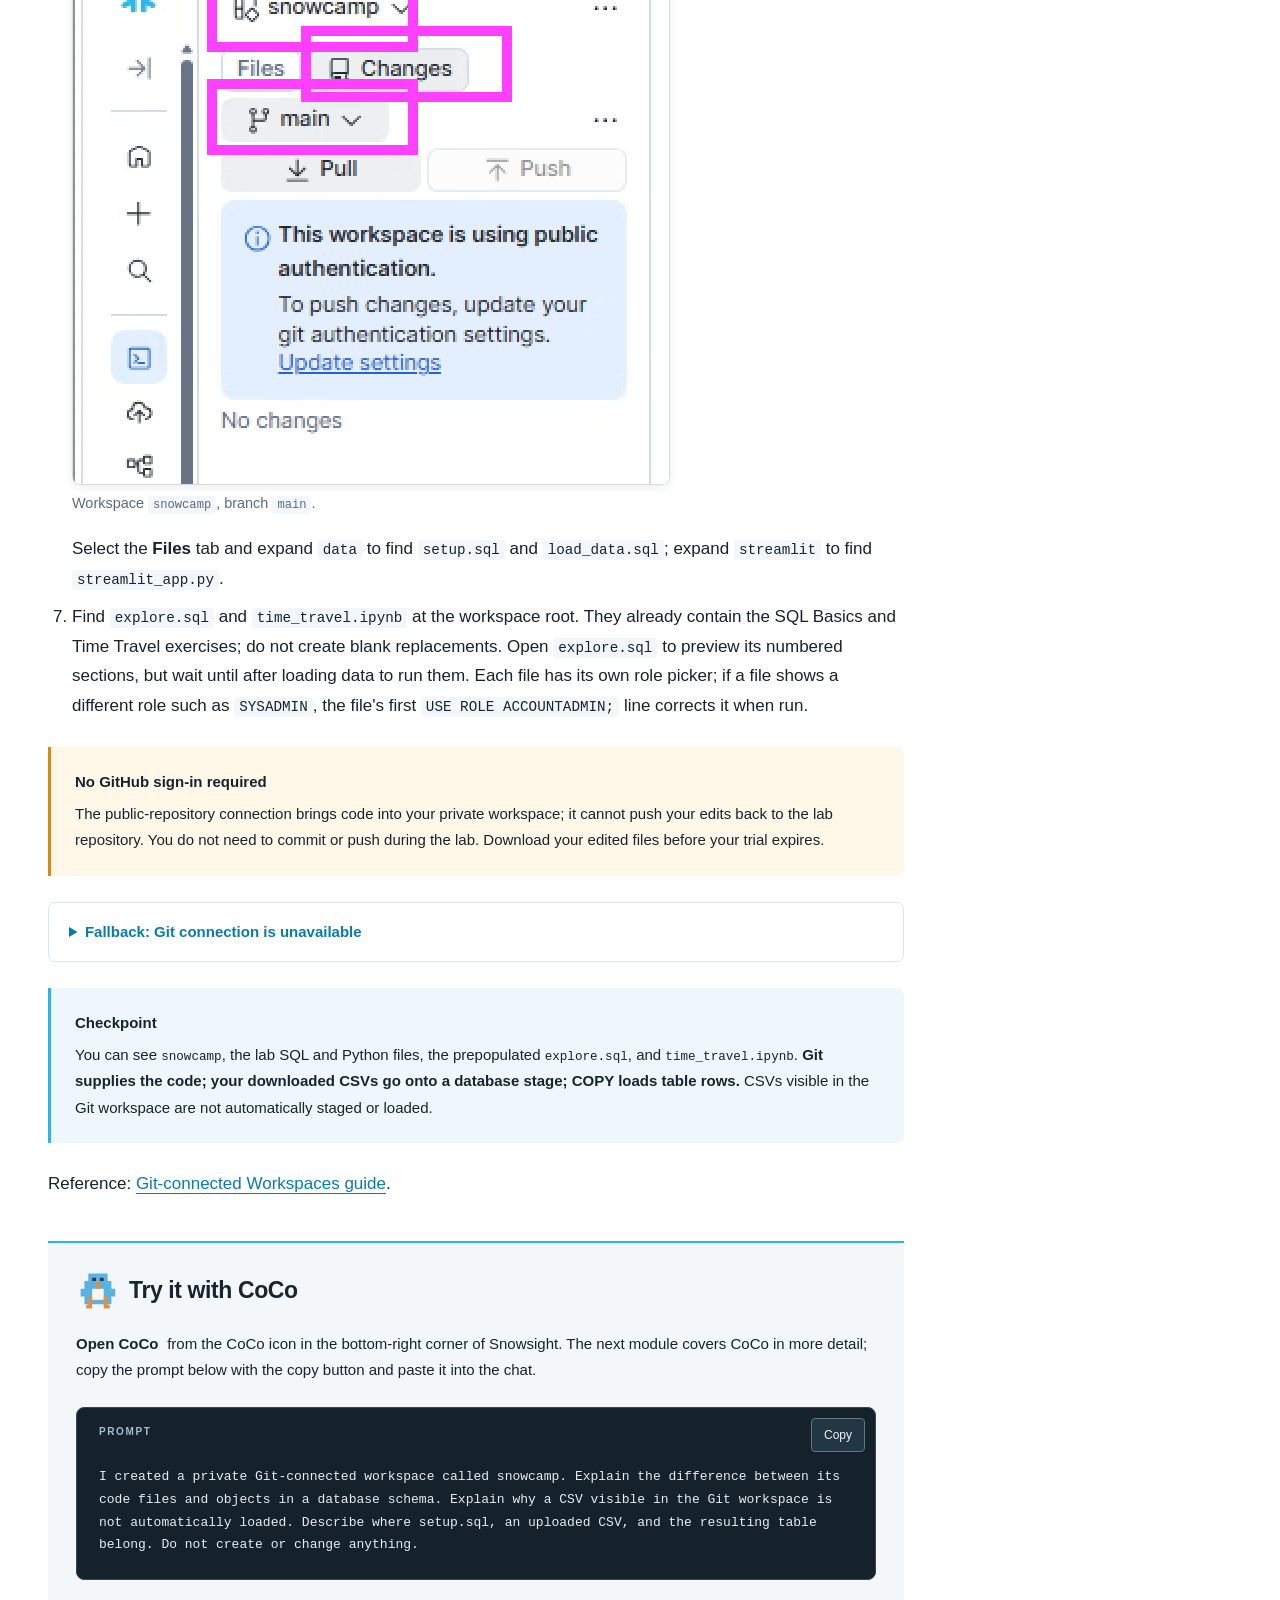
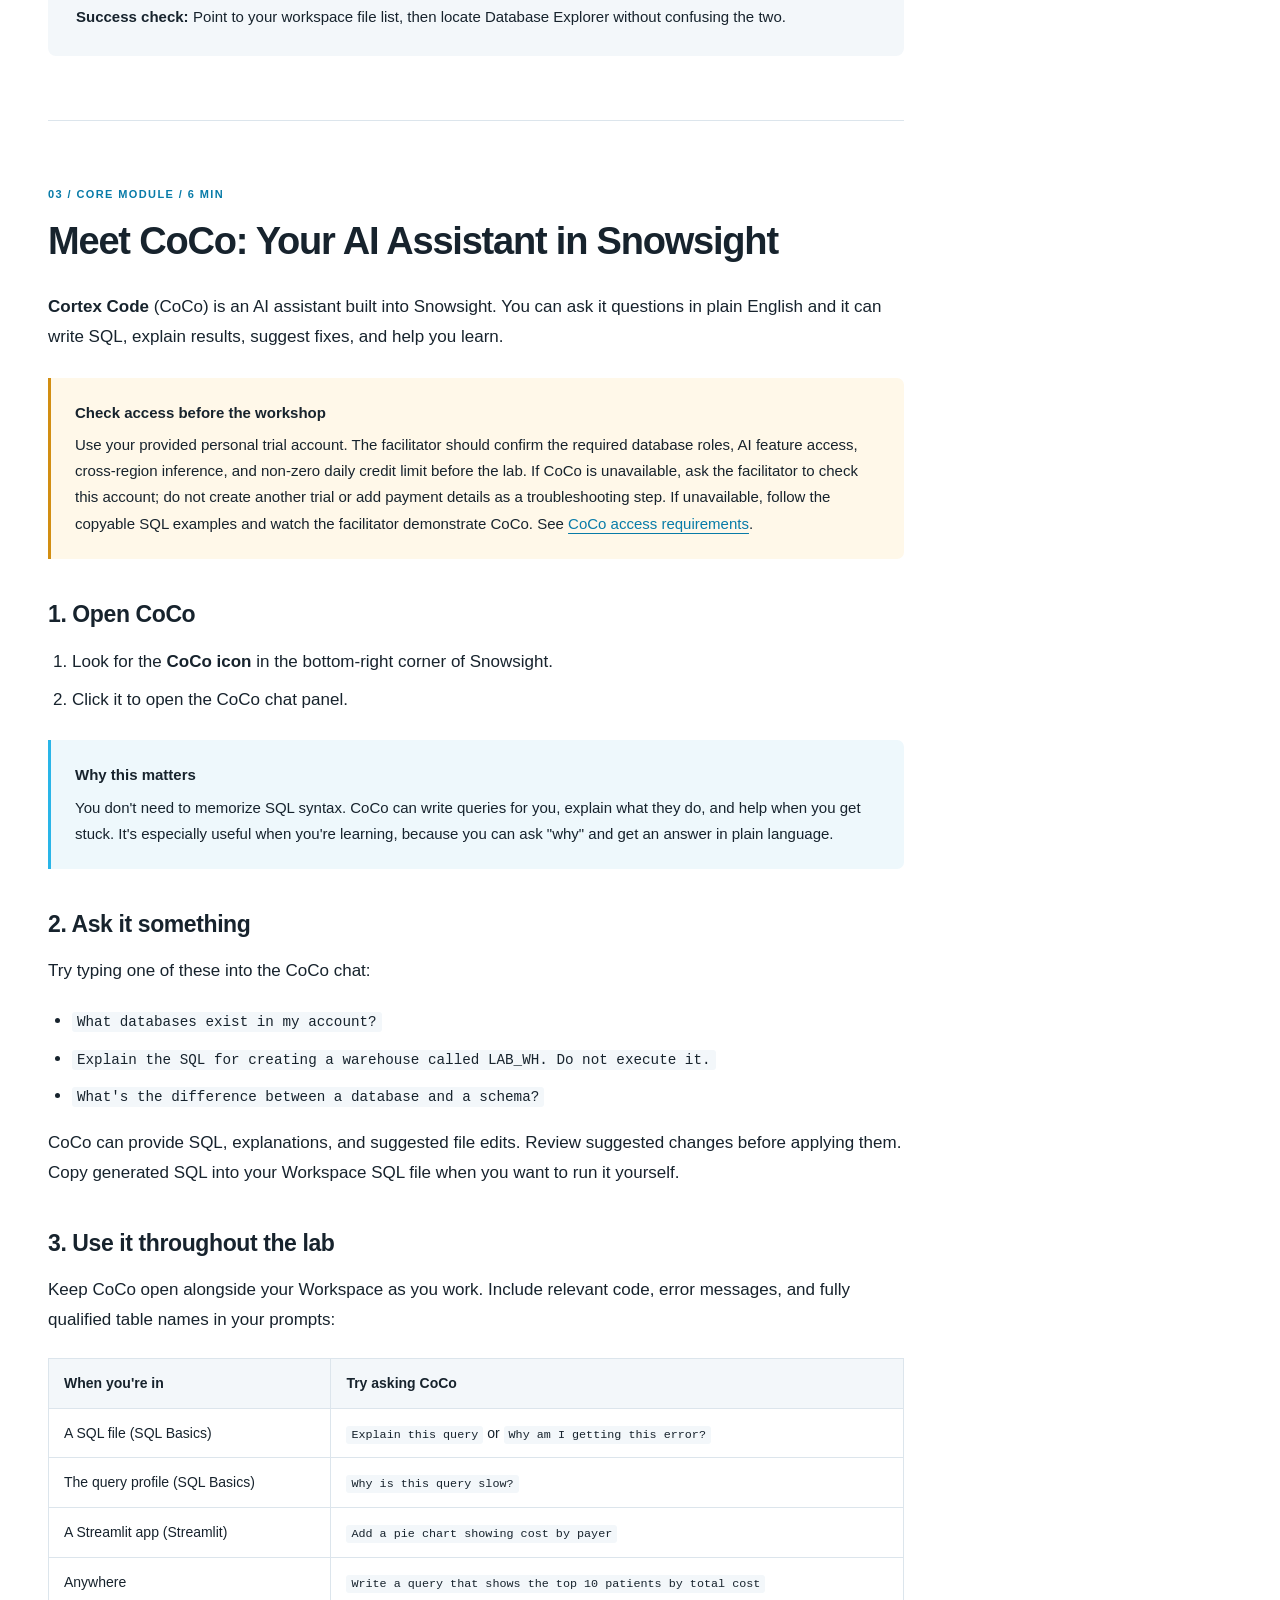
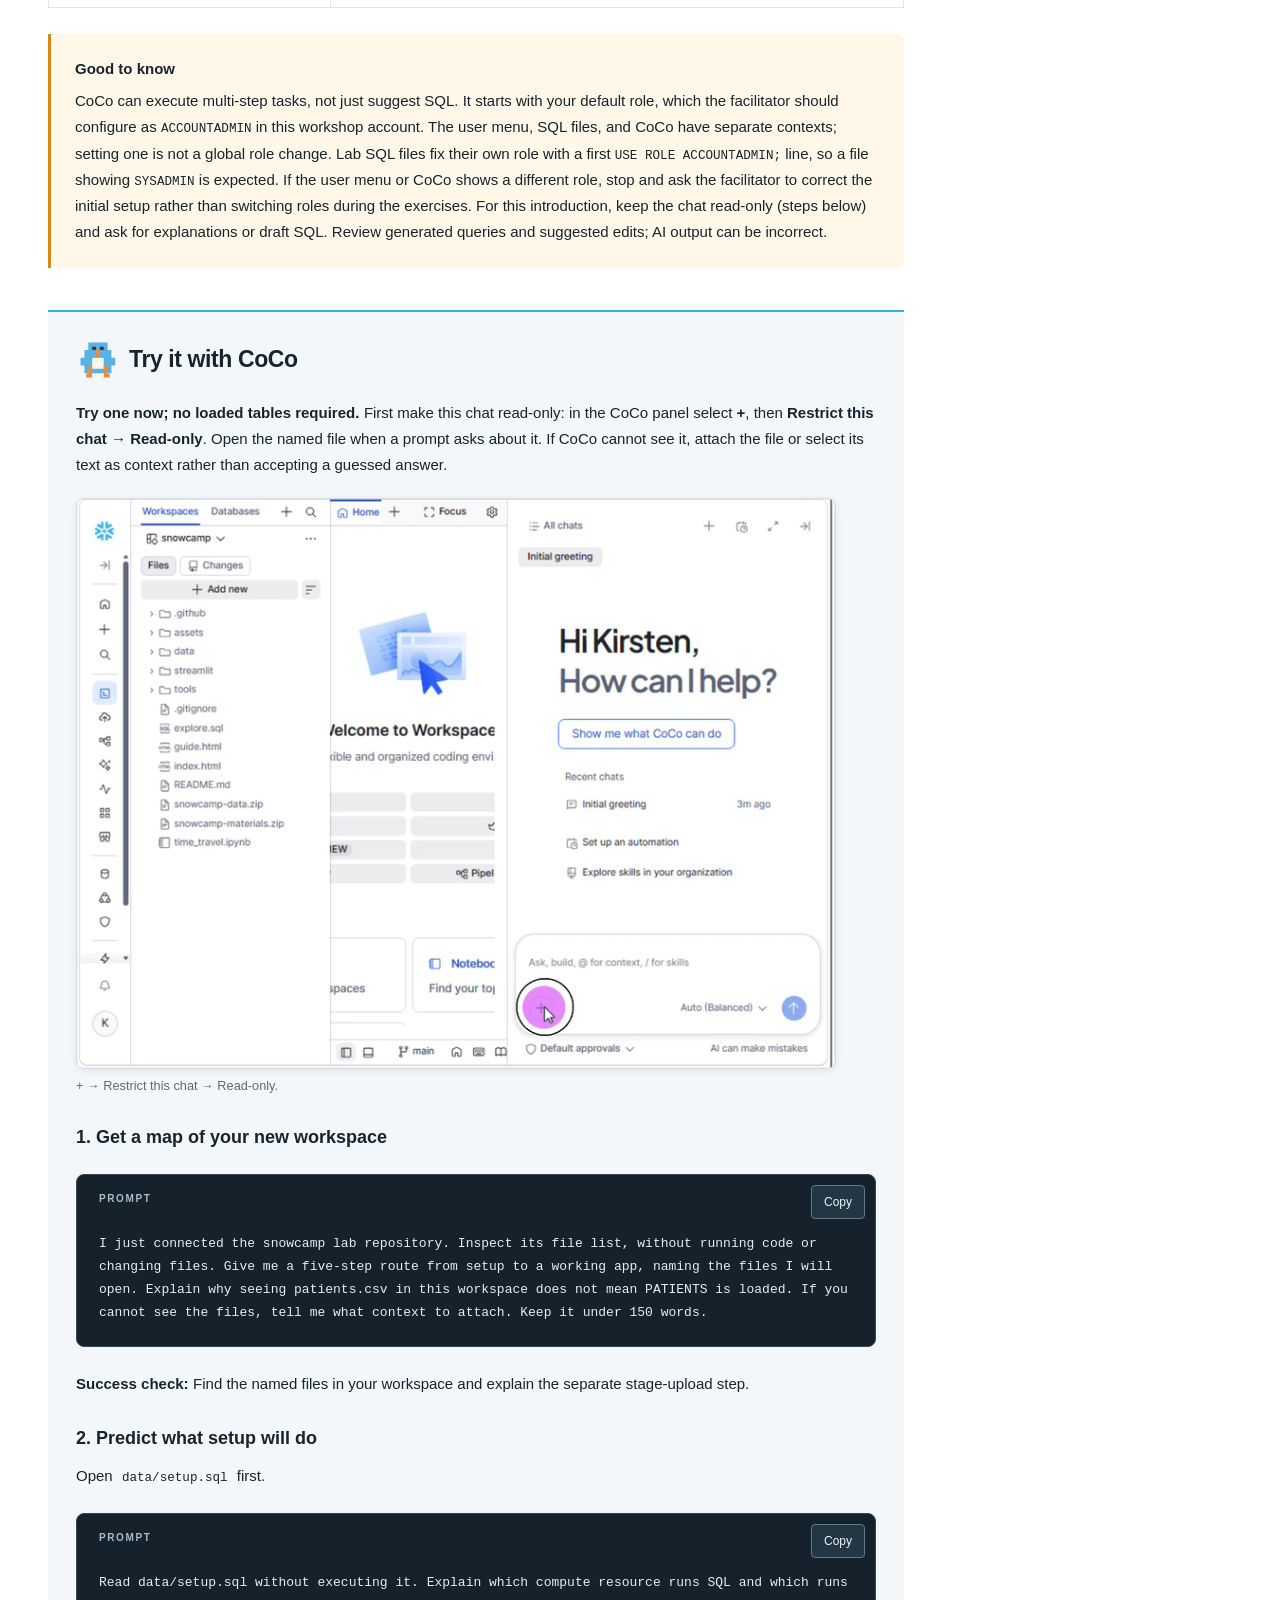
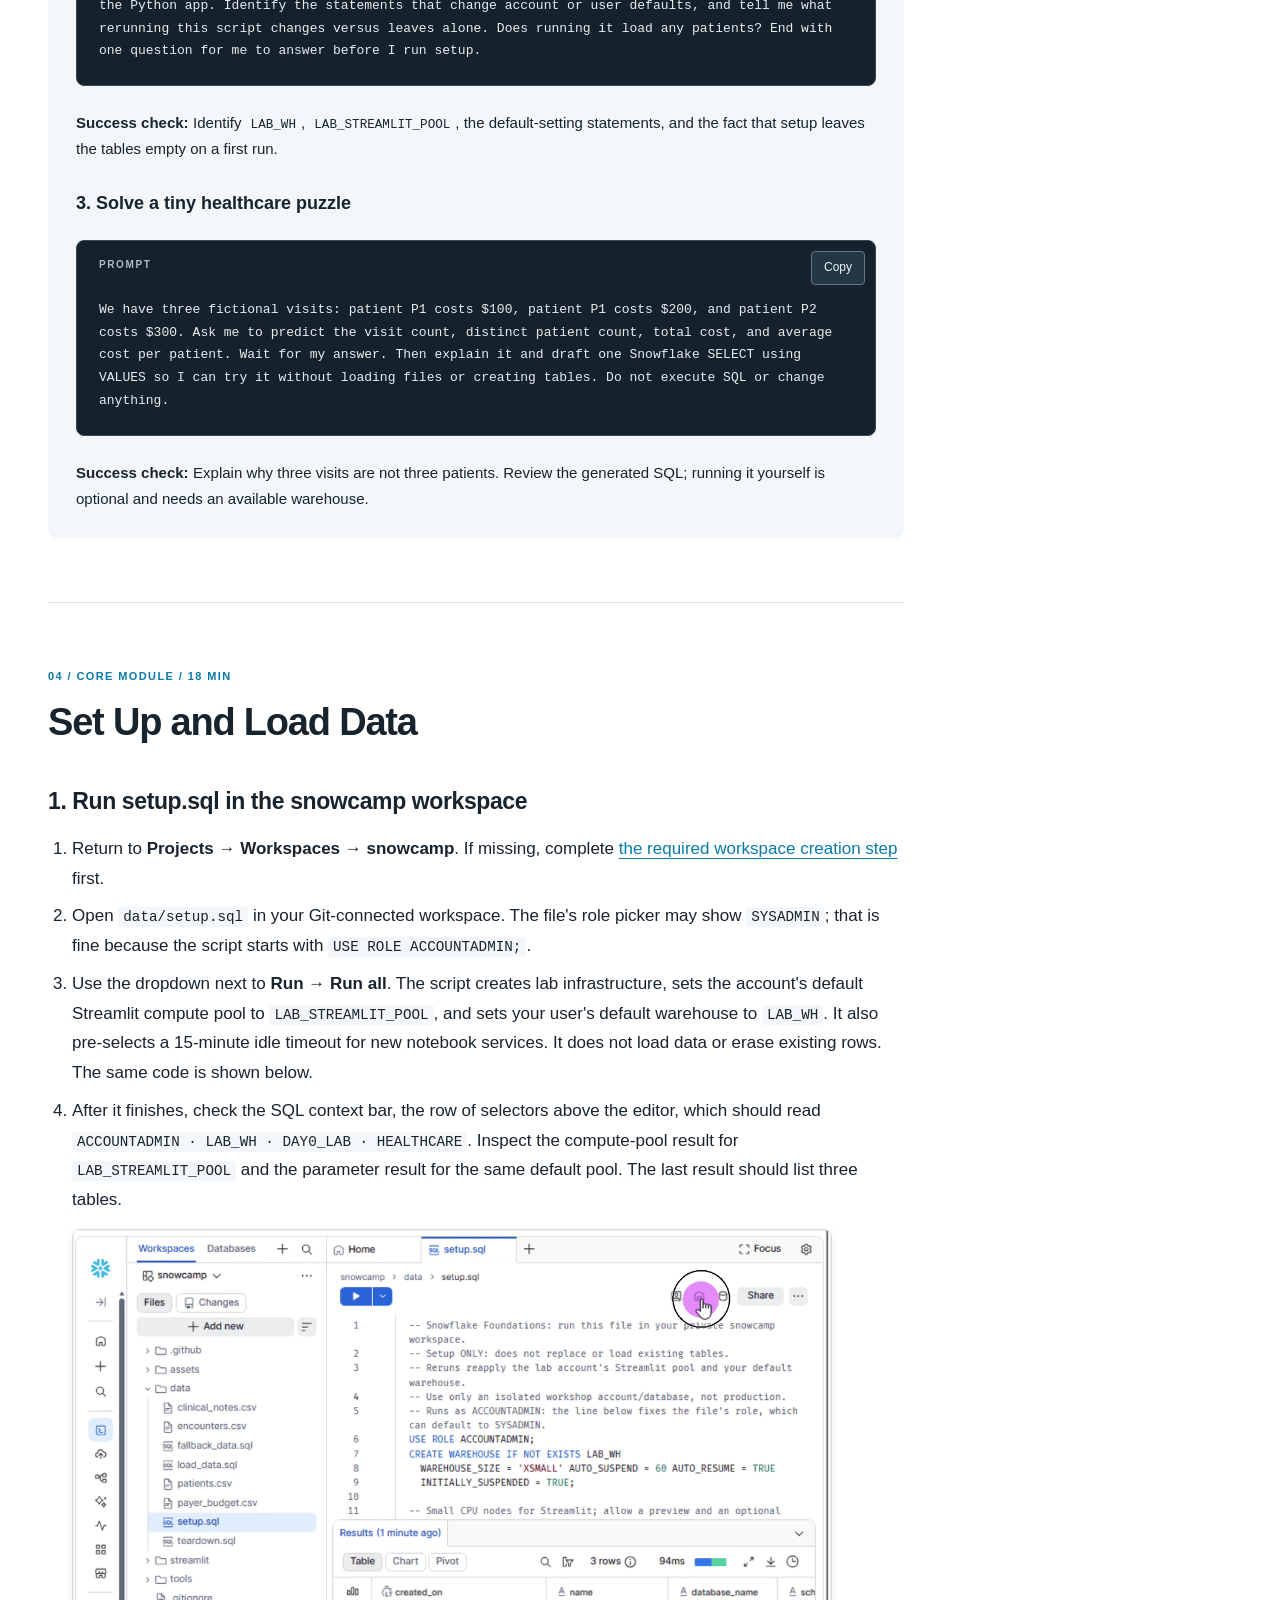
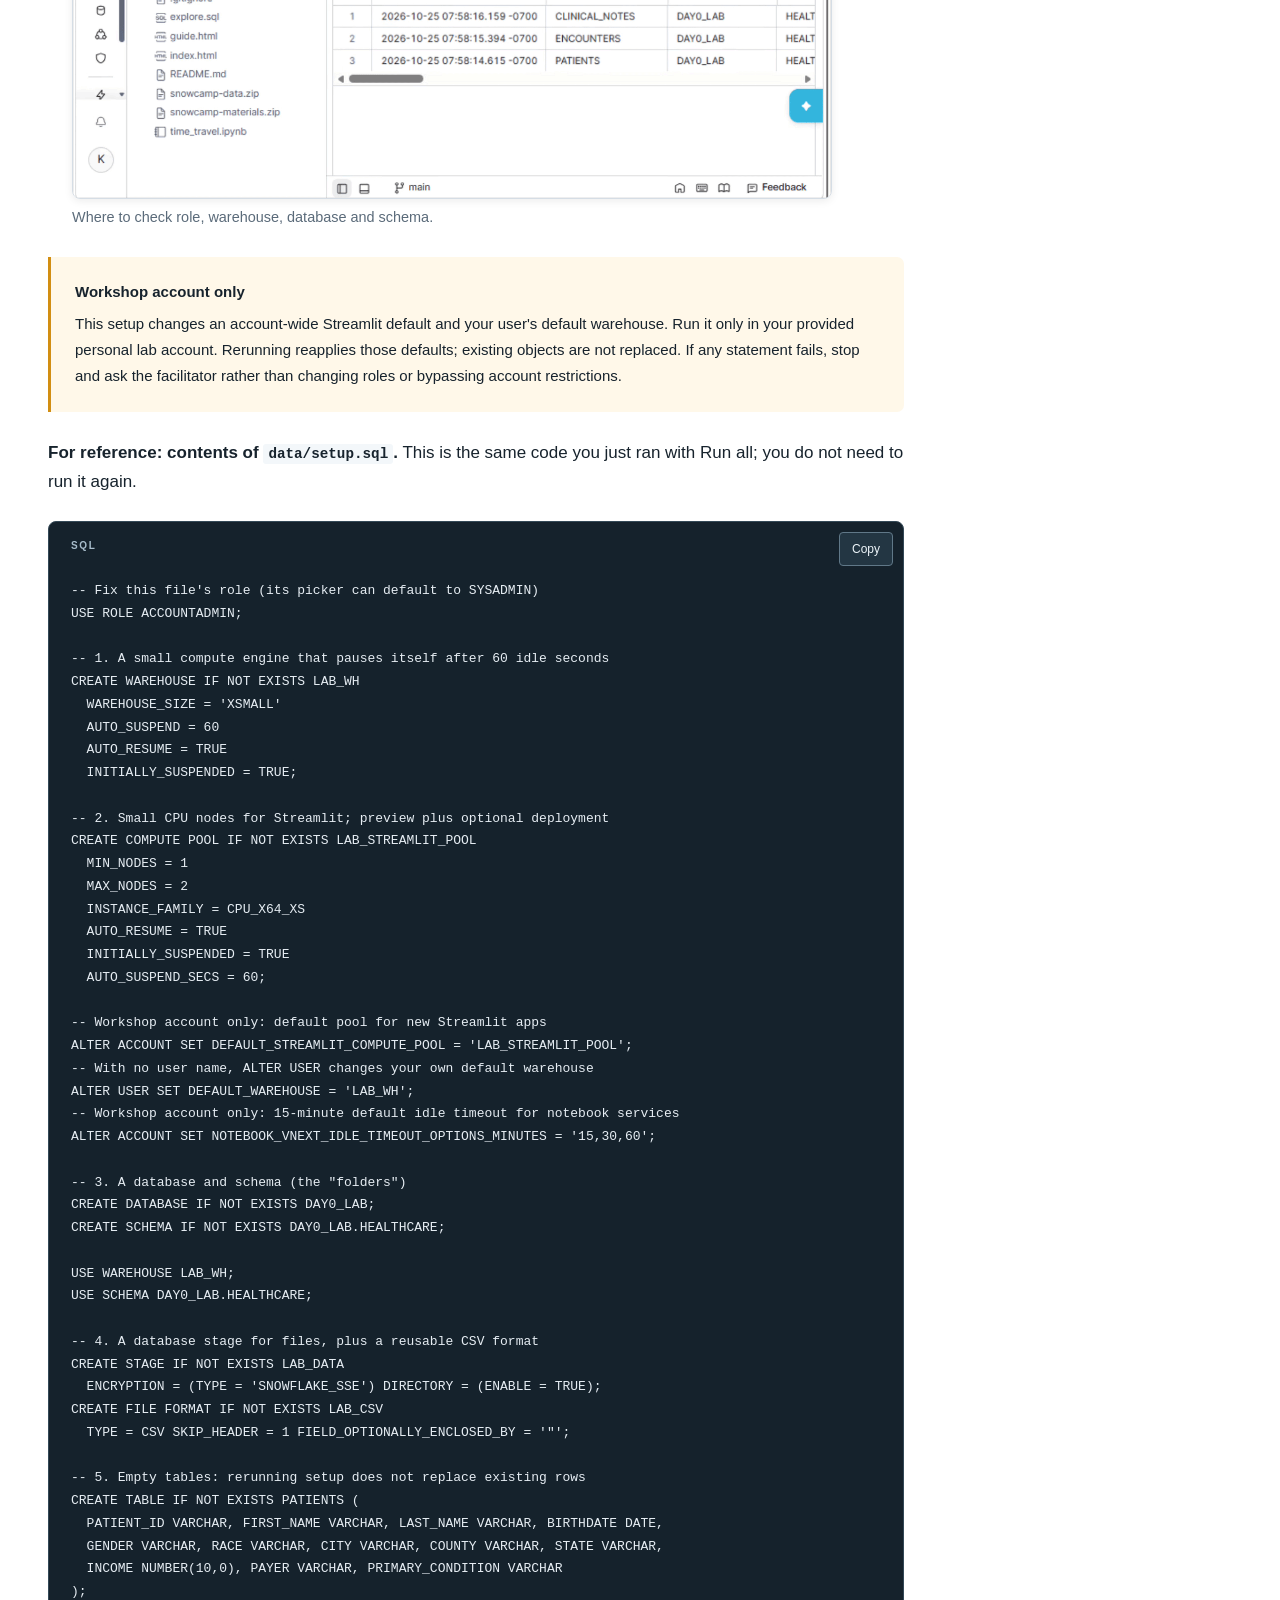
==== commit 0e47f457: "docs(lab): correct Run all shortcut and tighten new-chat step Snowsight shows Ctrl+Shift+Enter on Ma" ====
--- a/guide.html
+++ b/guide.html
@@ -233,7 +233,7 @@
   <p>First allow this lab account to read the public repository. This one-time bootstrap must happen <strong>before</strong> creating the Git workspace.</p>
   <ol>
     <li>In <strong>Projects → Workspaces → My Workspace</strong>, use <strong>+ Add new → SQL File</strong> to create <code>git_bootstrap.sql</code>.</li>
-    <li>In your provided lab account only, paste the following SQL and run the entire block: select the <strong>down arrow next to the blue Run (▶) button</strong>, then choose <strong>Run all</strong> (shortcut: <kbd>Ctrl</kbd>+<kbd>Shift</kbd>+<kbd>Enter</kbd>, or <kbd>⌘</kbd>+<kbd>Shift</kbd>+<kbd>Enter</kbd> on Mac). The blue button by itself runs only the statement under your cursor. If <code>ACCOUNTADMIN</code> is unavailable, ask your facilitator to create the integration; do not request admin access to a production account.</li>
+    <li>In your provided lab account only, paste the following SQL and run the entire block: select the <strong>down arrow next to the blue Run (▶) button</strong>, then choose <strong>Run all</strong> (shortcut: <kbd>Ctrl</kbd>+<kbd>Shift</kbd>+<kbd>Enter</kbd>). The blue button by itself runs only the statement under your cursor. If <code>ACCOUNTADMIN</code> is unavailable, ask your facilitator to create the integration; do not request admin access to a production account.</li>
   </ol>
   <figure class="shot"><img src="assets/img/run_all.png" alt="The down arrow next to the blue Run button opens a menu with Run all, shortcut Ctrl+Shift+Enter" loading="lazy" /><figcaption>Use the arrow beside Run, then Run all.</figcaption></figure>
   <div class="code"><pre>USE ROLE ACCOUNTADMIN;
@@ -467,7 +467,7 @@
     <p><strong>Additional practice, after the three core tables are loaded.</strong>Open <code>data/payer_budget.csv</code> in your <code>snowcamp</code> workspace. It contains 12 fictional budget records: four months and three plan types. These illustrative amounts are not healthcare benchmarks and are not tied to the encounter dataset.</p>
     <p>If the file is missing, <a href="data/payer_budget.csv" download>download payer_budget.csv</a> and upload it to your workspace. It is also in the full materials bundle, but deliberately not in the three-CSV data ZIP. Use its actual workspace path in the prompt if uploaded at the root.</p>
     <ol>
-      <li><mark><strong>Start a new CoCo chat.</strong></mark> Start a new chat from the CoCo panel, and do not restrict it. Your earlier chat is read-only, so it cannot load data, and that restriction cannot be removed within the same chat. Keep <code>ACCOUNTADMIN</code> selected in your provided workshop account; retain tool approval prompts rather than bypassing them.</li>
+      <li><mark><strong>Start a new CoCo chat</strong></mark> from the CoCo panel, and do not restrict it. Your earlier chat is read-only, so it cannot load data, and that restriction cannot be removed within the same chat. Keep <code>ACCOUNTADMIN</code> selected in your provided workshop account; retain tool approval prompts rather than bypassing them.</li>
       <li>Send the prompt below. Review the proposed columns, source file, destination, and loading method before approving any writes. If CoCo cannot read the workspace CSV or load it with the available tools, stop and ask the facilitator; do not invent rows or add credentials.</li>
       <li>After reviewing the plan, reply: <em>Proceed with the reviewed plan in this workshop account.</em> Approve only the explained actions. If the target table already exists, stop and review it with the facilitator instead of replacing it or loading again.</li>
     </ol>
